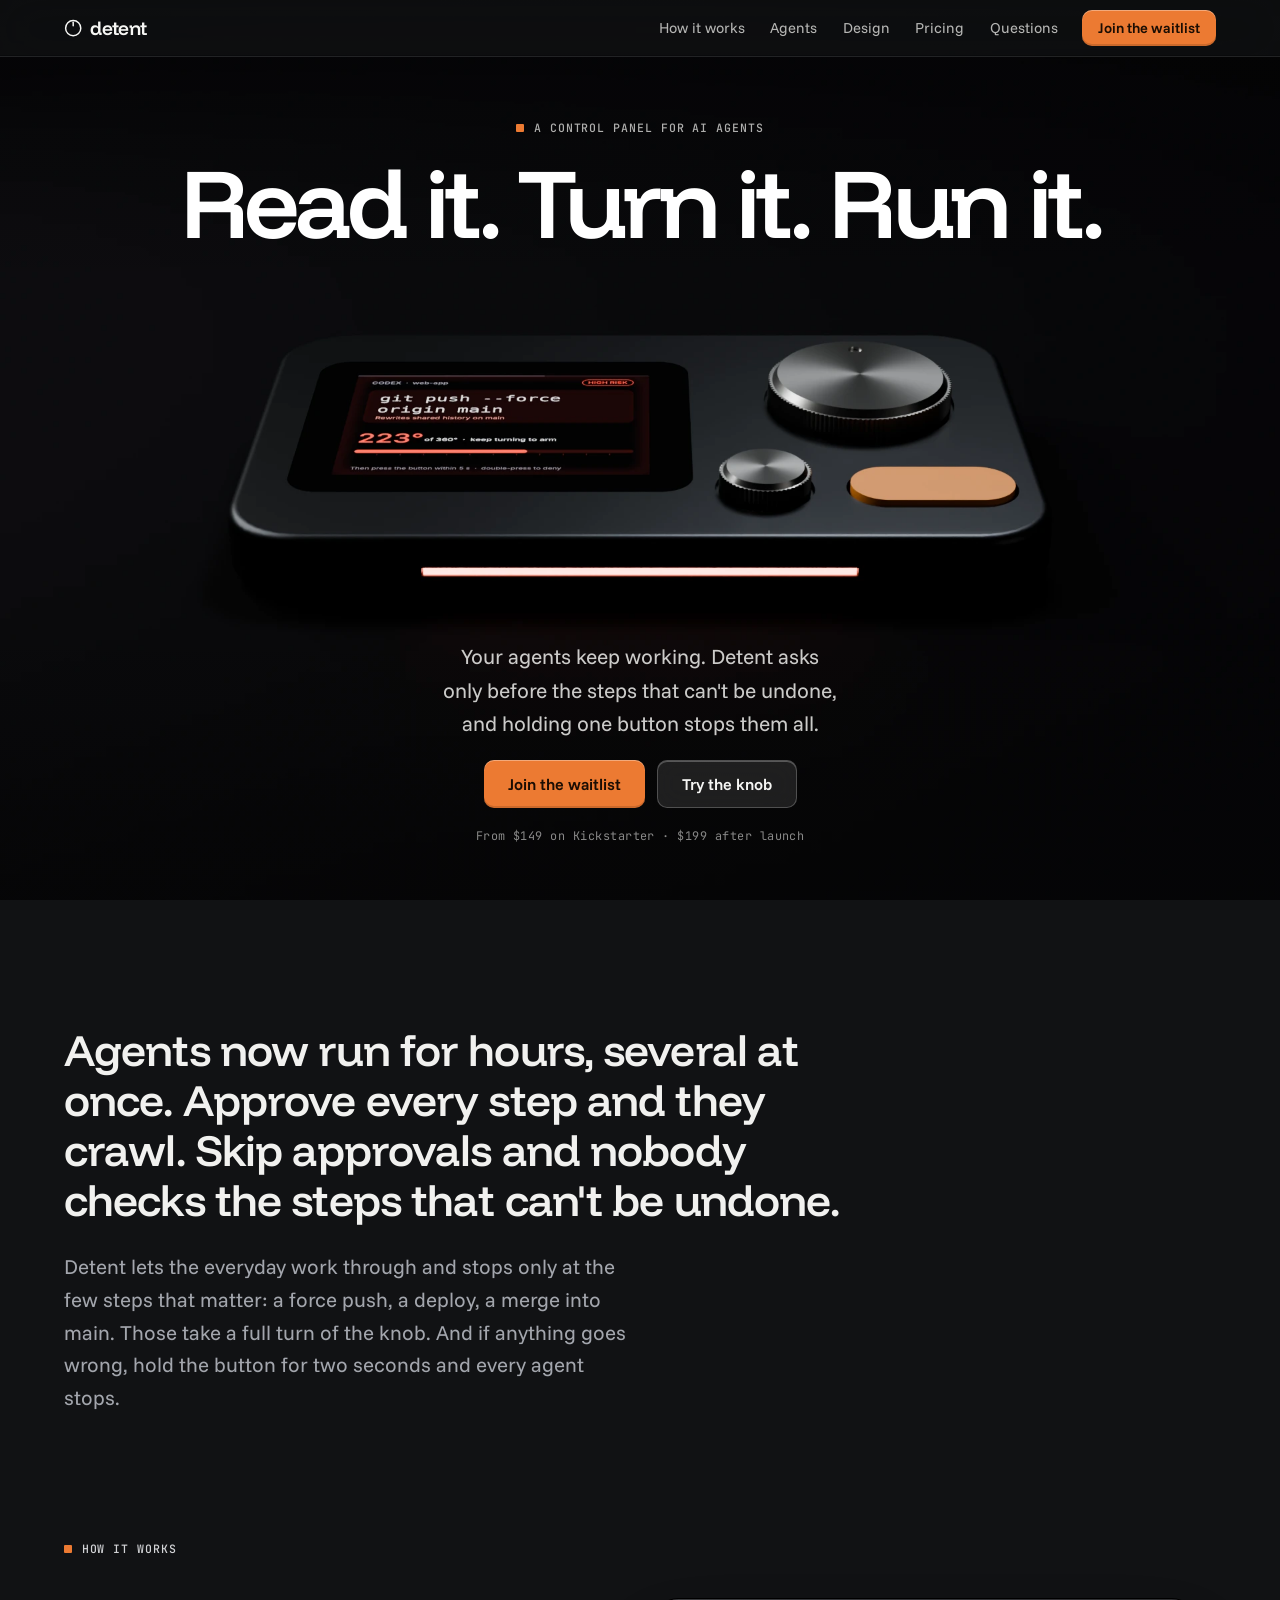
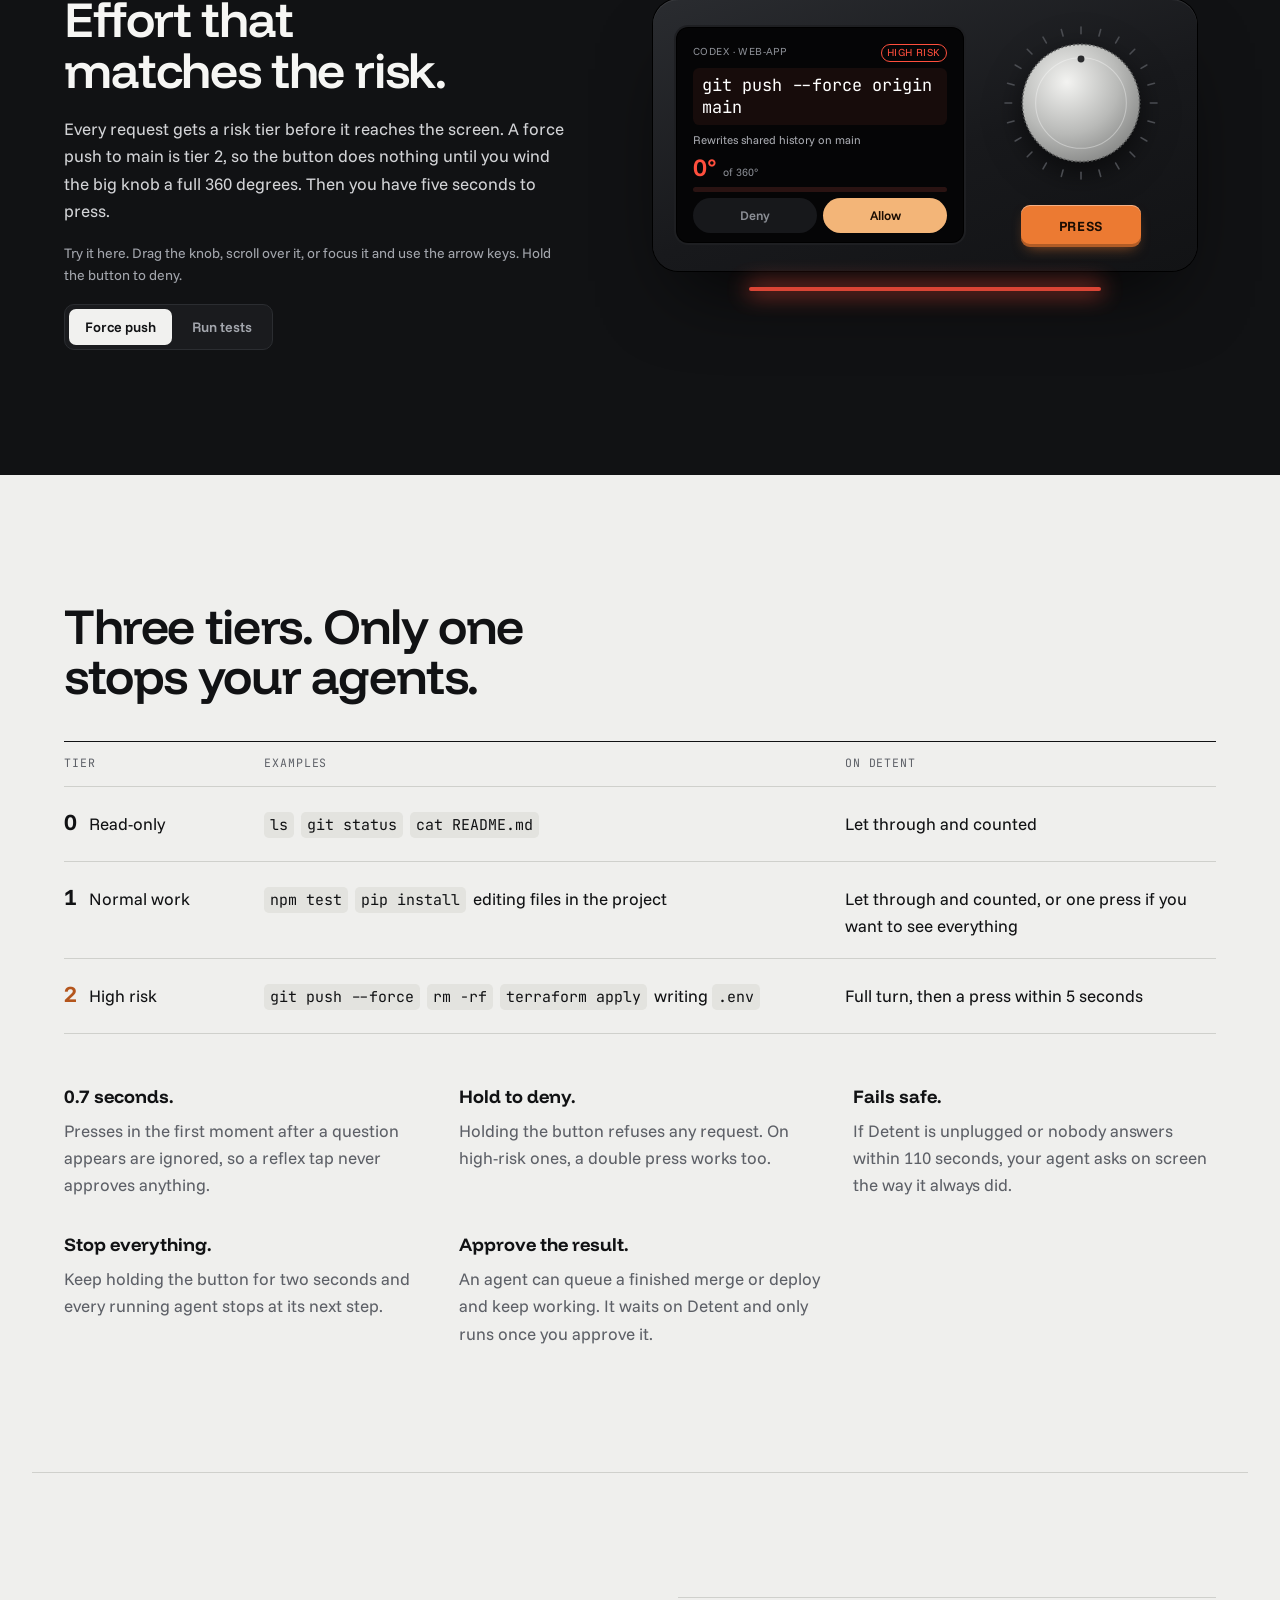
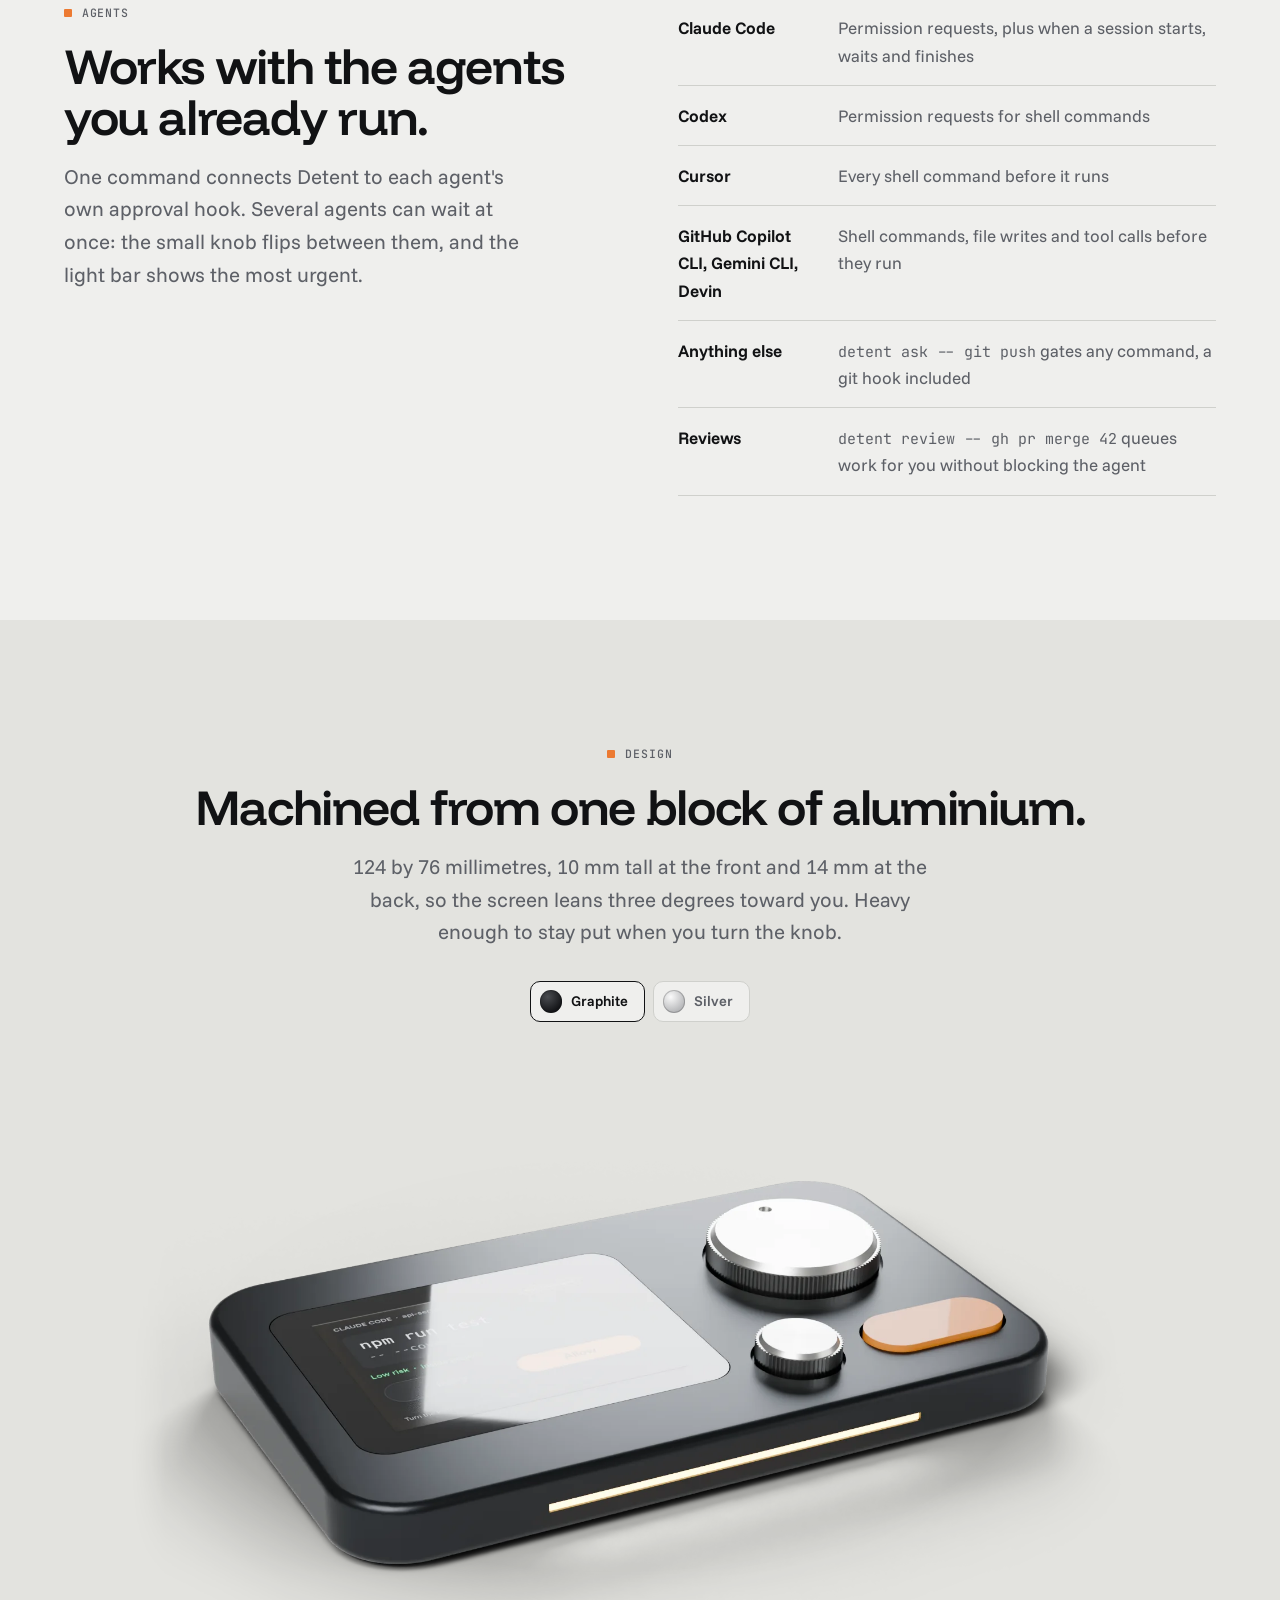
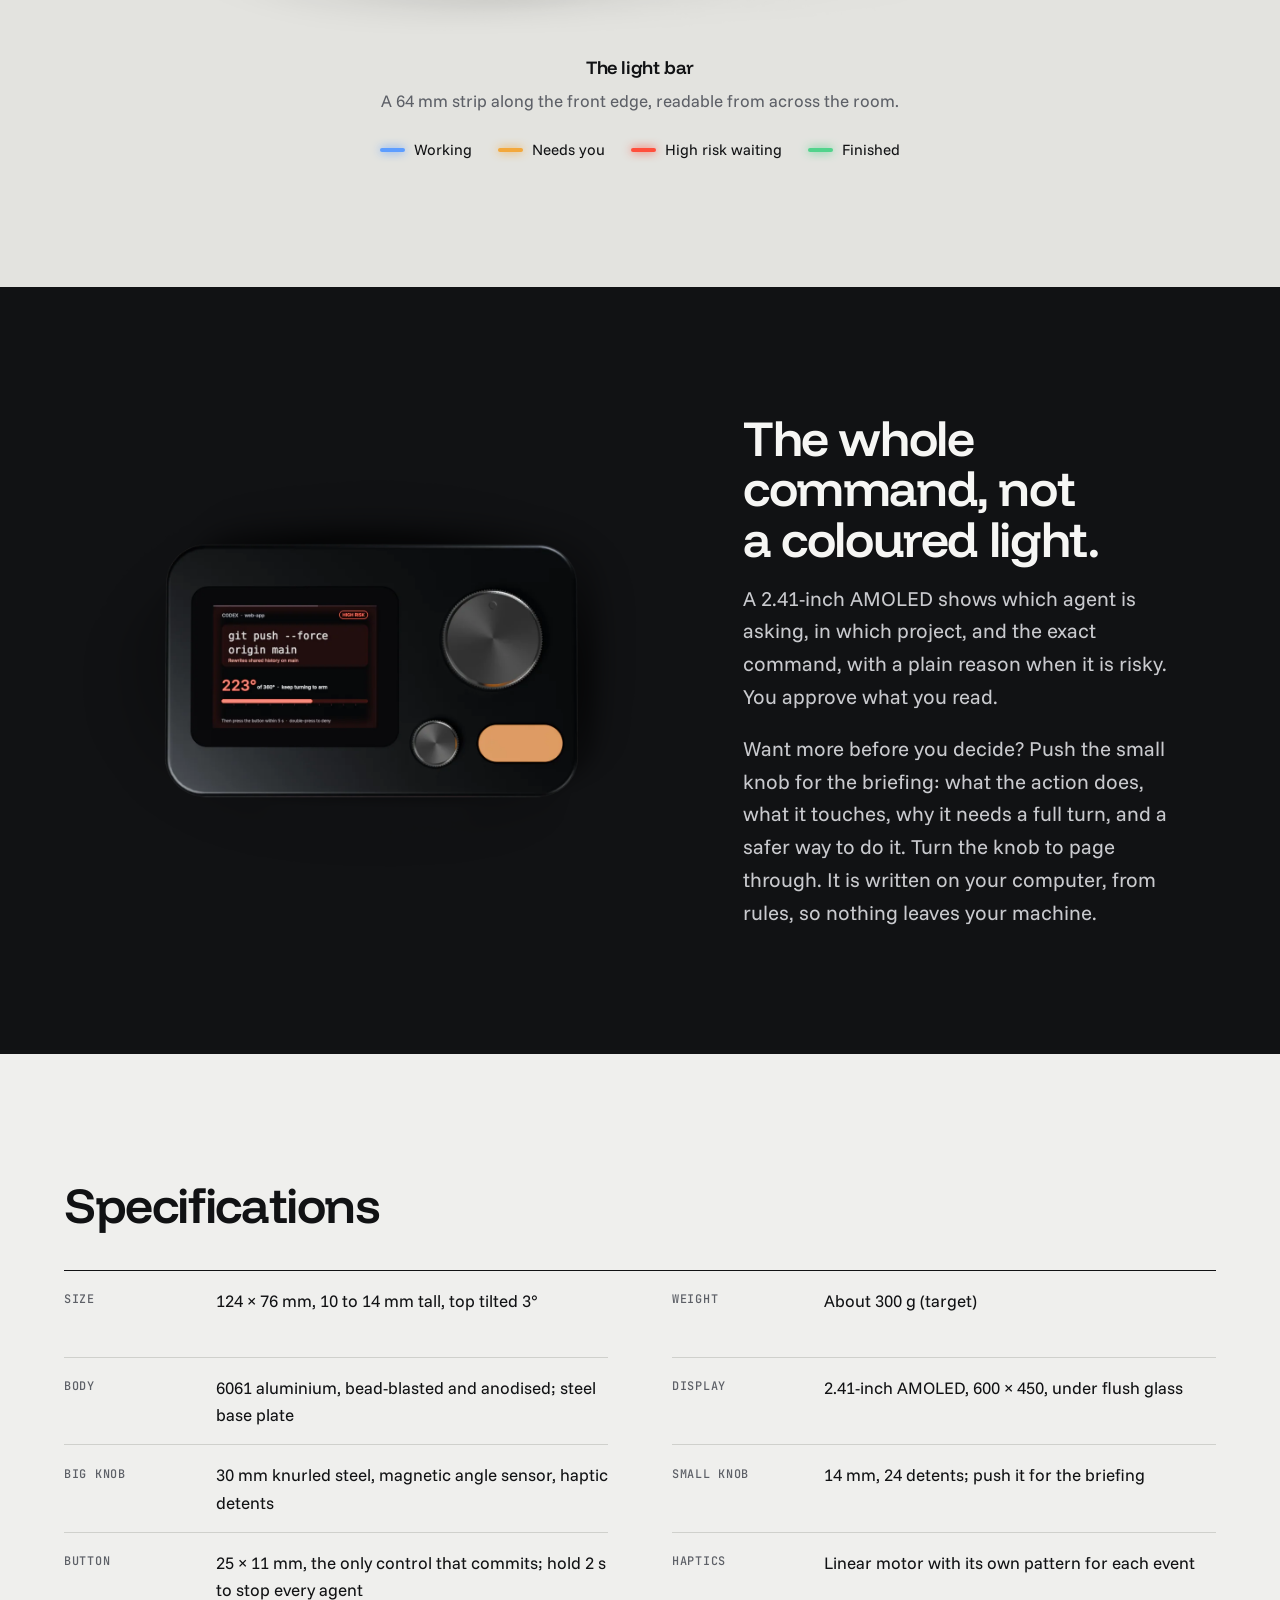
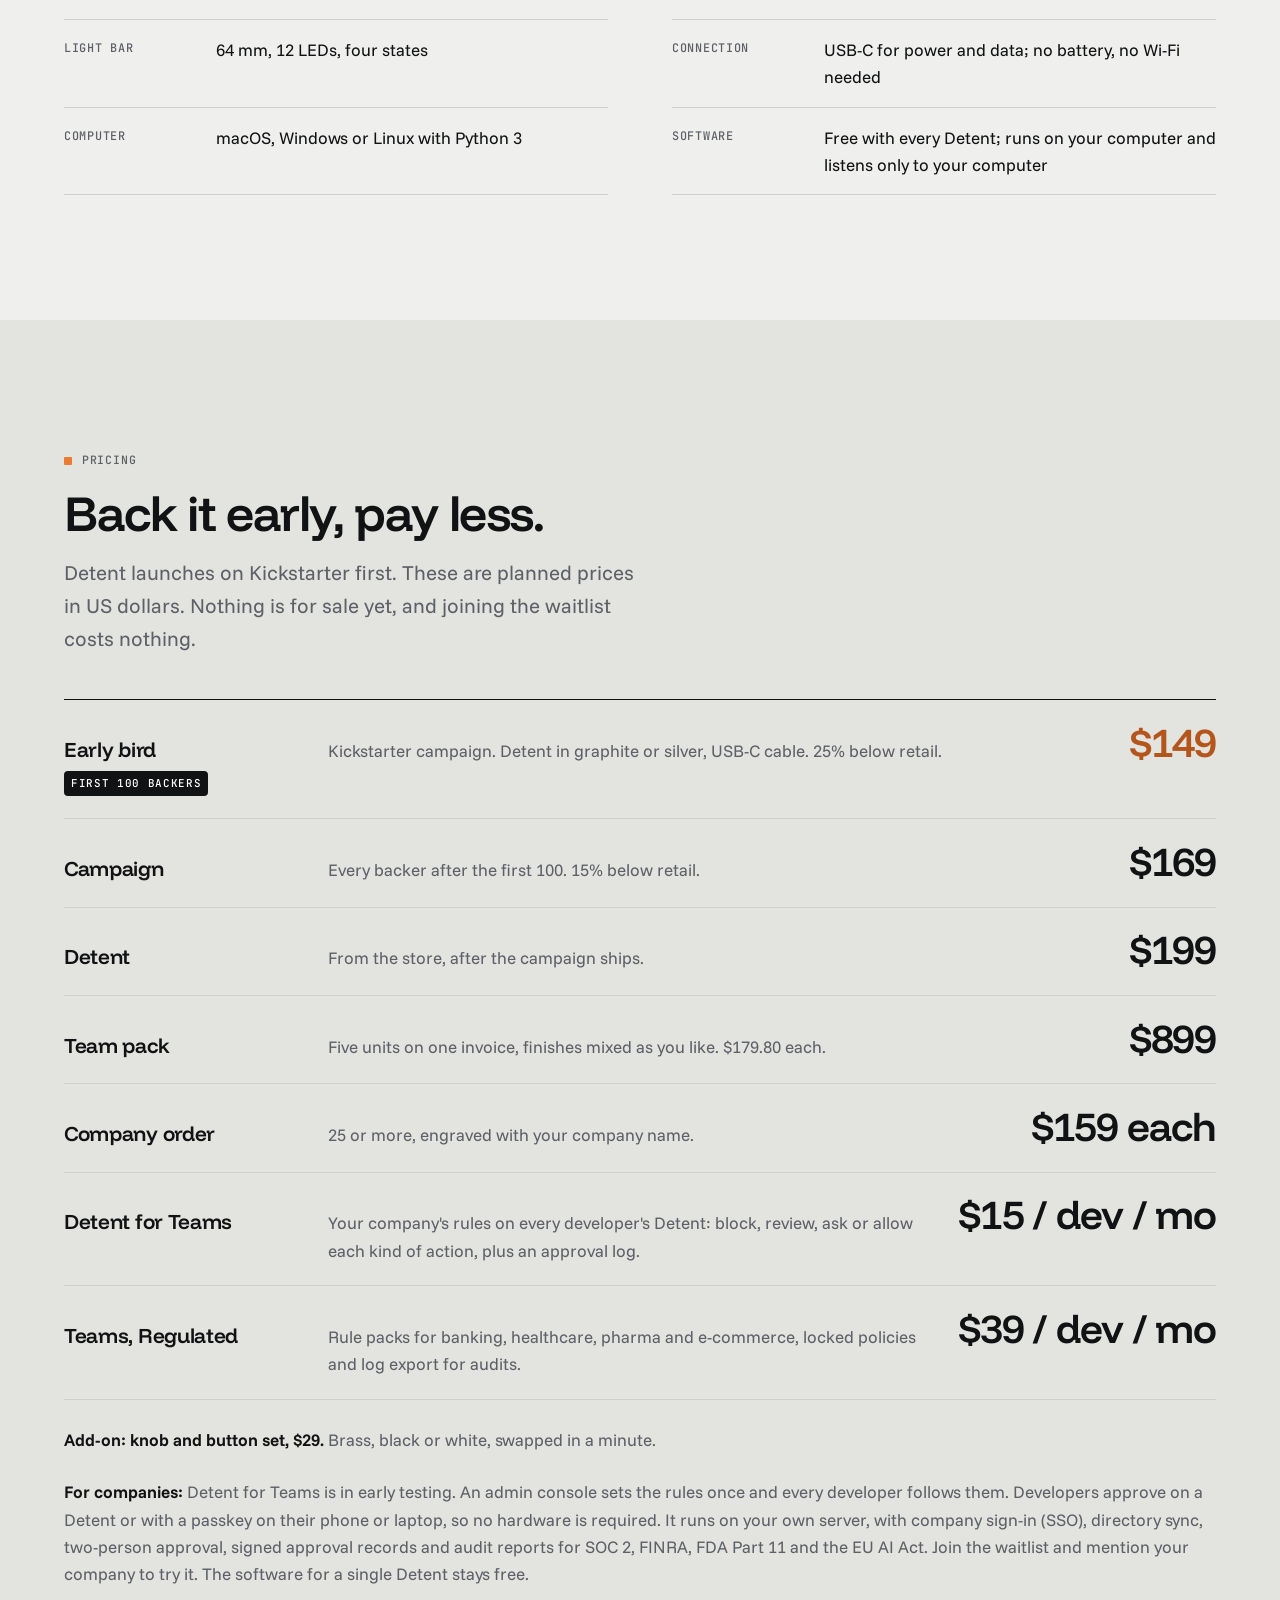
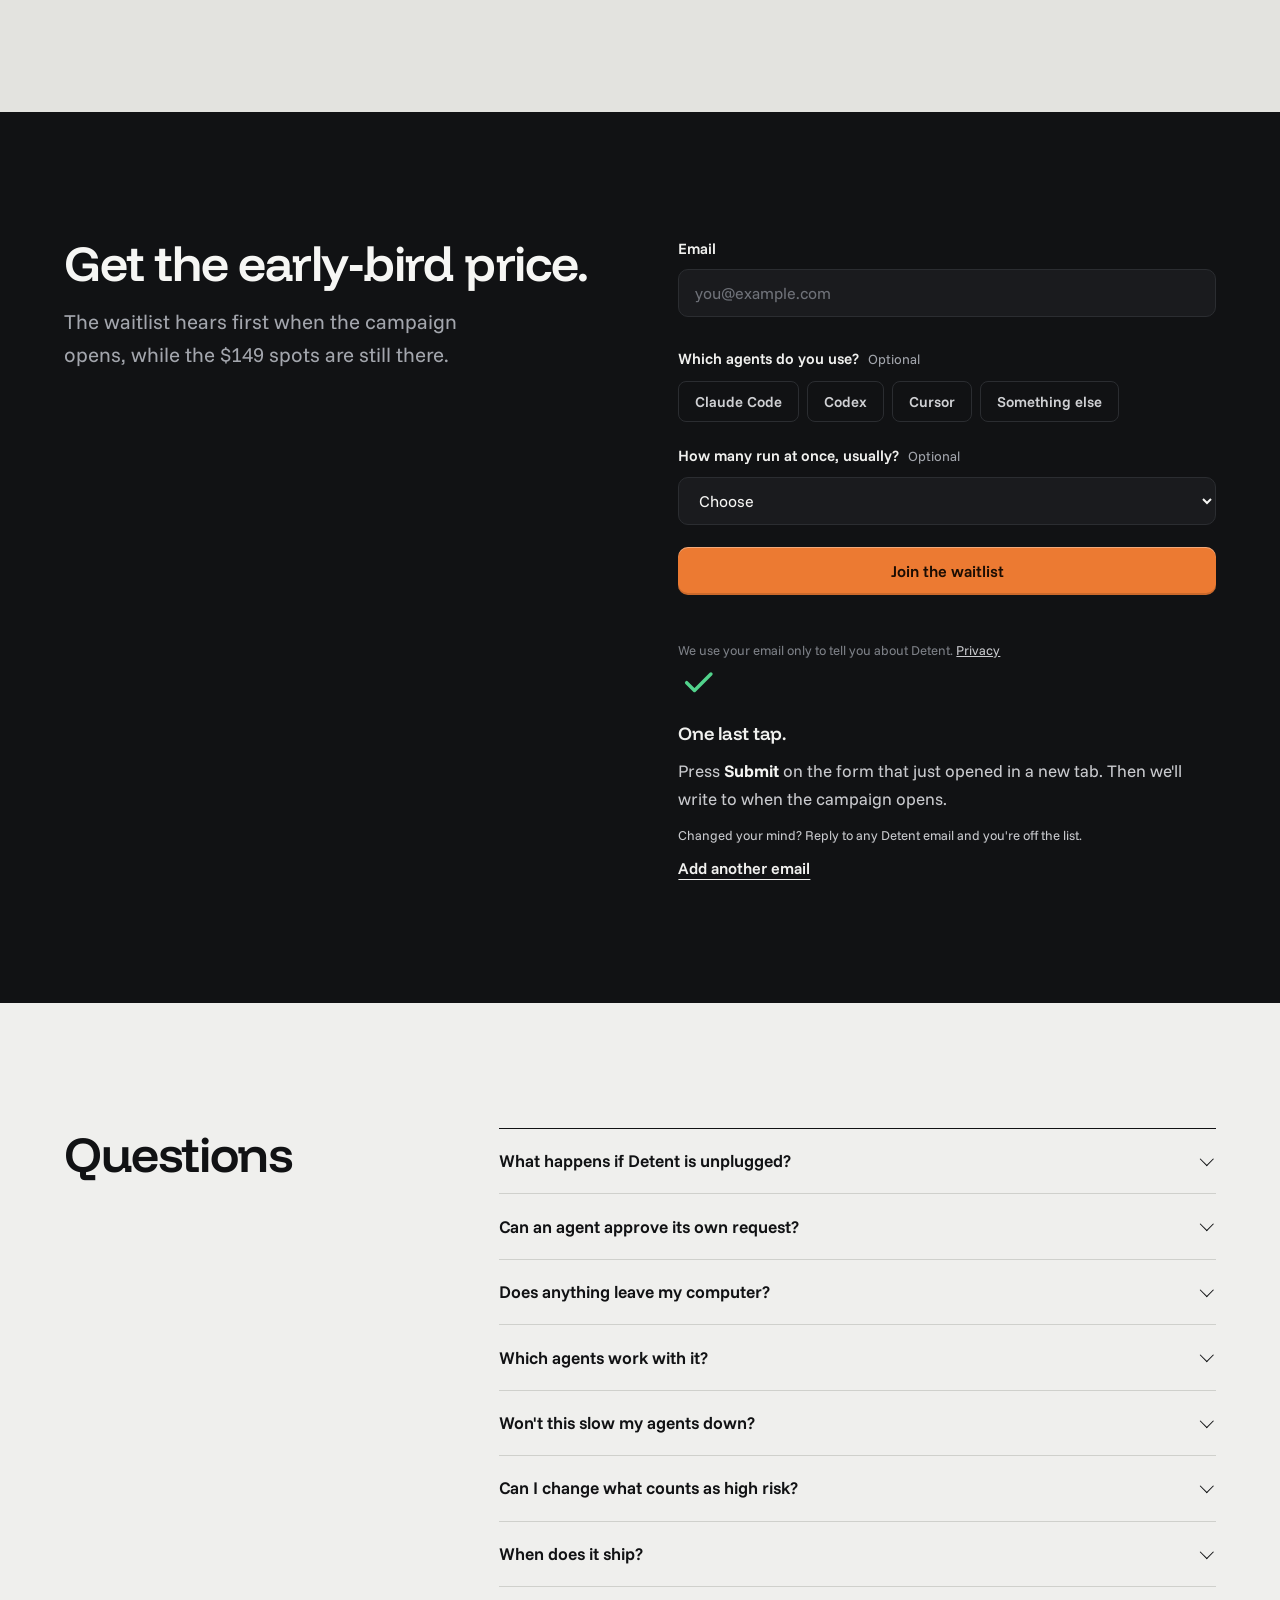
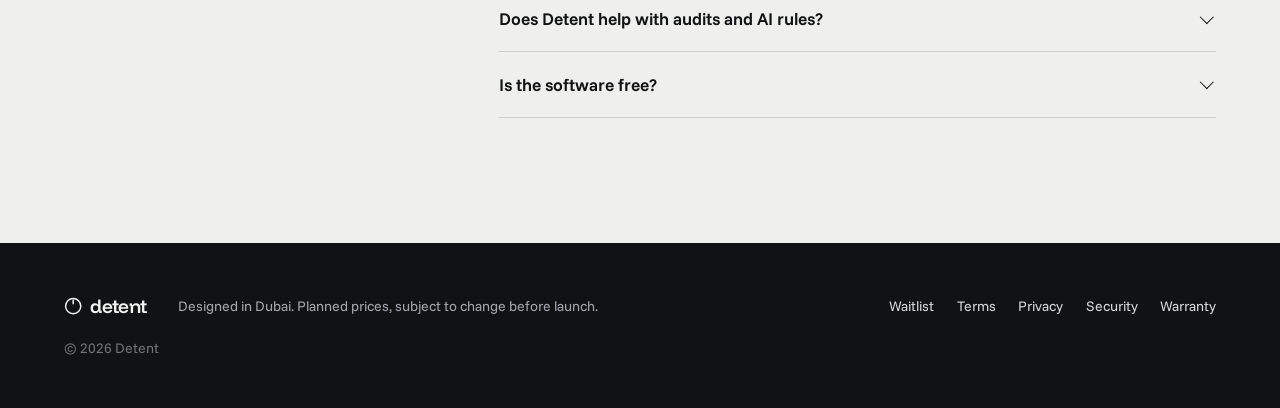
==== index.html @ 7853d1fd "Detent website Co-Authored-By: Claude Opus 5.5 <noreply@anthropic.com> Claude-Session: https://claud" ====
<!doctype html>
<html lang="en">
<head>
<meta charset="utf-8">
<meta name="viewport" content="width=device-width,initial-scale=1,viewport-fit=cover">
<title>Detent</title>
<link rel="canonical" href="https://detentdesk.com/">
<meta property="og:title" content="Detent: a control panel for AI agents">
<meta property="og:url" content="https://detentdesk.com/">
<meta name="description" content="Detent is a desk control panel for AI coding agents. Agents keep working; Detent asks only before steps that can't be undone, and one long press stops them all.">
<link rel="preconnect" href="https://fonts.googleapis.com">
<link rel="preconnect" href="https://fonts.gstatic.com" crossorigin>
<link rel="stylesheet" href="https://fonts.googleapis.com/css2?family=Funnel+Display:wght@400..700&family=Funnel+Sans:wght@300..700&family=JetBrains+Mono:wght@400;500&display=swap">
<link rel="stylesheet" href="css/site.css">
<link rel="icon" href="data:,">
</head>
<body>
<a class="skip" href="#main">Skip to content</a>

<header class="bar glass-bar">
  <div class="bar__in wrap">
    <a class="mark" href="#top" aria-label="Detent, back to top">
      <svg class="mark__knob" viewBox="0 0 20 20" aria-hidden="true"><circle cx="10" cy="10" r="8.25"/><line x1="10" y1="3.6" x2="10" y2="7.4"/></svg>
      <span>detent</span>
    </a>
    <nav class="nav" id="nav" aria-label="Sections">
      <a href="#how">How it works</a>
      <a href="#agents">Agents</a>
      <a href="#design">Design</a>
      <a href="#pricing">Pricing</a>
      <a href="#faq">Questions</a>
    </nav>
    <a class="btn btn--small" href="#waitlist">Join the waitlist</a>
    <button class="menu" id="menu" type="button" aria-expanded="false" aria-controls="nav">Menu</button>
  </div>
</header>

<main id="main">

  <!-- ============================================================ hero: the product is the background -->
  <section class="stage" id="top" aria-labelledby="hero-title">
    <picture class="stage__bg">
      <source media="(max-aspect-ratio: 4/5)" srcset="img/bg_tall.webp" width="1200" height="1800">
      <img src="img/bg_center.webp" width="2400" height="1350" alt="Detent in graphite on a dark desk, its screen asking to approve git push --force origin main, the light bar along its front edge glowing red." fetchpriority="high">
    </picture>
    <div class="stage__veil" aria-hidden="true"></div>
    <div class="wrap stage__in">
      <div class="stage__head">
        <p class="eyebrow eyebrow--glass">A control panel for AI agents</p>
        <h1 class="stage__title" id="hero-title"><span>Read it.</span> <span>Turn it.</span> <span>Run it.</span></h1>
      </div>
      <div class="stage__foot">
        <p class="stage__lede">Your agents keep working. Detent asks only before the steps that can't be undone, and holding one button stops them all.</p>
        <div class="stage__cta">
          <a class="btn" href="#waitlist">Join the waitlist</a>
          <a class="btn btn--glass" href="#how">Try the knob</a>
        </div>
        <p class="stage__price">From $149 on Kickstarter · $199 after launch</p>
      </div>
    </div>
  </section>

  <!-- ============================================================ problem -->
  <section class="band band--ink statement">
    <div class="wrap">
      <p class="statement__big">Agents now run for hours, several at once. Approve every step and they crawl. Skip approvals and nobody checks the steps that can't be undone.</p>
      <p class="statement__small">Detent lets the everyday work through and stops only at the few steps that matter: a force push, a deploy, a merge into main. Those take a full turn of the knob. And if anything goes wrong, hold the button for two seconds and every agent stops.</p>
    </div>
  </section>

  <!-- ============================================================ the wind -->
  <section class="band band--ink wind" id="how" aria-labelledby="wind-title">
    <div class="wrap wind__grid">
      <div class="wind__copy">
        <p class="eyebrow eyebrow--dim">How it works</p>
        <h2 id="wind-title">Effort that matches the risk.</h2>
        <p>Every request gets a risk tier before it reaches the screen. A force push to main is tier 2, so the button does nothing until you wind the big knob a full 360 degrees. Then you have five seconds to press.</p>
        <p class="wind__how">Try it here. Drag the knob, scroll over it, or focus it and use the arrow keys. Hold the button to deny.</p>
        <div class="seg" role="tablist" aria-label="Example request">
          <button type="button" role="tab" id="tab-high" aria-selected="true" data-case="high">Force push</button>
          <button type="button" role="tab" id="tab-normal" aria-selected="false" data-case="normal">Run tests</button>
        </div>
      </div>

      <div class="demo" id="demo" data-case="high">
        <div class="demo__body">
          <div class="screen" aria-live="polite">
            <div class="screen__top">
              <span class="screen__agent" id="d-agent">Codex · web-app</span>
              <span class="screen__tier" id="d-tier">High risk</span>
            </div>
            <code class="screen__cmd" id="d-cmd">git push --force origin main</code>
            <p class="screen__why" id="d-why">Rewrites shared history on main</p>
            <div class="screen__meter" id="d-meter-wrap">
              <span class="screen__deg" id="d-deg">0°</span><span class="screen__of" id="d-of">of 360°</span>
              <div class="meter"><div class="meter__fill" id="d-meter"></div></div>
            </div>
            <div class="screen__choice" id="d-choice" hidden>
              <span class="pick" id="d-deny">Deny</span><span class="pick is-on" id="d-allow">Allow</span>
            </div>
            <p class="screen__hint" id="d-hint">Wind the big knob a full turn</p>
          </div>
          <div class="controls">
            <div class="knob" id="knob" role="slider" tabindex="0" aria-label="Big knob" aria-valuemin="0" aria-valuemax="360" aria-valuenow="0" aria-valuetext="0 degrees">
              <svg viewBox="0 0 120 120" aria-hidden="true">
                <defs>
                  <radialGradient id="kg" cx="38%" cy="32%" r="80%">
                    <stop offset="0" stop-color="#f3f3f1"/><stop offset=".55" stop-color="#b9bab8"/><stop offset="1" stop-color="#7c7d7c"/>
                  </radialGradient>
                </defs>
                <g class="knob__ticks"></g>
                <g id="knob-rot">
                  <circle cx="60" cy="60" r="44" fill="url(#kg)"/>
                  <circle cx="60" cy="60" r="44" fill="none" stroke="#5d5e5e" stroke-width="1.2" stroke-dasharray="1.4 1.6"/>
                  <circle cx="60" cy="60" r="34" fill="none" stroke="#ffffff" stroke-opacity=".35" stroke-width=".8"/>
                  <circle cx="60" cy="27" r="2.6" fill="#2a2b2d"/>
                </g>
              </svg>
            </div>
            <button type="button" class="press" id="press" aria-describedby="d-hint">Press</button>
          </div>
        </div>
        <div class="demo__strip" id="d-strip" aria-hidden="true"></div>
        <button type="button" class="link link--light demo__again" id="again" hidden>Run it again</button>
      </div>
    </div>
  </section>

  <!-- ============================================================ tiers -->
  <section class="band band--paper tiers">
    <div class="wrap">
      <h2>Three tiers. Only one stops your agents.</h2>
      <div class="tiers__table" role="table" aria-label="Risk tiers">
        <div class="tiers__row tiers__head" role="row">
          <span role="columnheader">Tier</span><span role="columnheader">Examples</span><span role="columnheader">On Detent</span>
        </div>
        <div class="tiers__row" role="row">
          <span role="cell"><b>0</b> Read-only</span>
          <span role="cell"><code>ls</code> <code>git status</code> <code>cat README.md</code></span>
          <span role="cell">Let through and counted</span>
        </div>
        <div class="tiers__row" role="row">
          <span role="cell"><b>1</b> Normal work</span>
          <span role="cell"><code>npm test</code> <code>pip install</code> editing files in the project</span>
          <span role="cell">Let through and counted, or one press if you want to see everything</span>
        </div>
        <div class="tiers__row tiers__row--risk" role="row">
          <span role="cell"><b>2</b> High risk</span>
          <span role="cell"><code>git push --force</code> <code>rm -rf</code> <code>terraform apply</code> writing <code>.env</code></span>
          <span role="cell">Full turn, then a press within 5 seconds</span>
        </div>
      </div>
      <ul class="facts">
        <li><b>0.7 seconds.</b> Presses in the first moment after a question appears are ignored, so a reflex tap never approves anything.</li>
        <li><b>Hold to deny.</b> Holding the button refuses any request. On high-risk ones, a double press works too.</li>
        <li><b>Fails safe.</b> If Detent is unplugged or nobody answers within 110 seconds, your agent asks on screen the way it always did.</li>
        <li><b>Stop everything.</b> Keep holding the button for two seconds and every running agent stops at its next step.</li>
        <li><b>Approve the result.</b> An agent can queue a finished merge or deploy and keep working. It waits on Detent and only runs once you approve it.</li>
      </ul>
    </div>
  </section>

  <!-- ============================================================ agents -->
  <section class="band band--paper agents" id="agents">
    <div class="wrap agents__grid">
      <div>
        <p class="eyebrow">Agents</p>
        <h2>Works with the agents you already run.</h2>
        <p class="agents__lede">One command connects Detent to each agent's own approval hook. Several agents can wait at once: the small knob flips between them, and the light bar shows the most urgent.</p>
      </div>
      <dl class="agents__list">
        <div><dt>Claude Code</dt><dd>Permission requests, plus when a session starts, waits and finishes</dd></div>
        <div><dt>Codex</dt><dd>Permission requests for shell commands</dd></div>
        <div><dt>Cursor</dt><dd>Every shell command before it runs</dd></div>
        <div><dt>GitHub Copilot CLI, Gemini CLI, Devin</dt><dd>Shell commands, file writes and tool calls before they run</dd></div>
        <div><dt>Anything else</dt><dd><code>detent ask -- git push</code> gates any command, a git hook included</dd></div>
        <div><dt>Reviews</dt><dd><code>detent review -- gh pr merge 42</code> queues work for you without blocking the agent</dd></div>
      </dl>
    </div>
  </section>

  <!-- ============================================================ design -->
  <section class="band band--stone design" id="design" aria-labelledby="design-title">
    <div class="wrap">
      <p class="eyebrow">Design</p>
      <h2 id="design-title">Machined from one block of aluminium.</h2>
      <p class="design__lede">124 by 76 millimetres, 10 mm tall at the front and 14 mm at the back, so the screen leans three degrees toward you. Heavy enough to stay put when you turn the knob.</p>
      <div class="finish" role="radiogroup" aria-label="Finish">
        <button type="button" role="radio" aria-checked="true" class="finish__opt" data-finish="graphite"><span class="swatch swatch--graphite"></span>Graphite</button>
        <button type="button" role="radio" aria-checked="false" class="finish__opt" data-finish="silver"><span class="swatch swatch--silver"></span>Silver</button>
      </div>
      <figure class="design__shot">
        <img id="finish-img" src="img/hero_graphite.webp" width="1800" height="1060" alt="Detent in graphite with steel knobs and an orange button.">
      </figure>
      <div class="lightbar">
        <h3>The light bar</h3>
        <p>A 64 mm strip along the front edge, readable from across the room.</p>
        <ul class="states">
          <li><span class="dot dot--work"></span>Working</li>
          <li><span class="dot dot--wait"></span>Needs you</li>
          <li><span class="dot dot--risk"></span>High risk waiting</li>
          <li><span class="dot dot--done"></span>Finished</li>
        </ul>
      </div>
    </div>
  </section>

  <!-- ============================================================ top view -->
  <section class="band band--ink topview">
    <div class="wrap topview__grid">
      <figure class="topview__shot">
        <img src="img/top_high_risk.webp" width="1400" height="1010" loading="lazy" alt="Detent from above, its screen asking to approve git push --force origin main, wound to 223 of 360 degrees, with the light bar glowing red.">
      </figure>
      <div class="topview__copy">
        <h2>The whole command, not a coloured light.</h2>
        <p>A 2.41-inch AMOLED shows which agent is asking, in which project, and the exact command, with a plain reason when it is risky. You approve what you read.</p>
        <p>Want more before you decide? Push the small knob for the briefing: what the action does, what it touches, why it needs a full turn, and a safer way to do it. Turn the knob to page through. It is written on your computer, from rules, so nothing leaves your machine.</p>
      </div>
    </div>
  </section>

  <!-- ============================================================ specs -->
  <section class="band band--paper specs" aria-labelledby="specs-title">
    <div class="wrap">
      <h2 id="specs-title">Specifications</h2>
      <dl class="spec">
        <div><dt>Size</dt><dd>124 × 76 mm, 10 to 14 mm tall, top tilted 3°</dd></div>
        <div><dt>Weight</dt><dd>About 300 g (target)</dd></div>
        <div><dt>Body</dt><dd>6061 aluminium, bead-blasted and anodised; steel base plate</dd></div>
        <div><dt>Display</dt><dd>2.41-inch AMOLED, 600 × 450, under flush glass</dd></div>
        <div><dt>Big knob</dt><dd>30 mm knurled steel, magnetic angle sensor, haptic detents</dd></div>
        <div><dt>Small knob</dt><dd>14 mm, 24 detents; push it for the briefing</dd></div>
        <div><dt>Button</dt><dd>25 × 11 mm, the only control that commits; hold 2 s to stop every agent</dd></div>
        <div><dt>Haptics</dt><dd>Linear motor with its own pattern for each event</dd></div>
        <div><dt>Light bar</dt><dd>64 mm, 12 LEDs, four states</dd></div>
        <div><dt>Connection</dt><dd>USB-C for power and data; no battery, no Wi-Fi needed</dd></div>
        <div><dt>Computer</dt><dd>macOS, Windows or Linux with Python 3</dd></div>
        <div><dt>Software</dt><dd>Free with every Detent; runs on your computer and listens only to your computer</dd></div>
      </dl>
    </div>
  </section>

  <!-- ============================================================ pricing -->
  <section class="band band--stone pricing" id="pricing" aria-labelledby="pricing-title">
    <div class="wrap">
      <p class="eyebrow">Pricing</p>
      <h2 id="pricing-title">Back it early, pay less.</h2>
      <p class="pricing__lede">Detent launches on Kickstarter first. These are planned prices in US dollars. Nothing is for sale yet, and joining the waitlist costs nothing.</p>
      <div class="ladder" role="table" aria-label="Planned prices">
        <div class="ladder__row ladder__row--lead" role="row">
          <span class="ladder__name" role="cell">Early bird <span class="tag">First 100 backers</span></span>
          <span class="ladder__what" role="cell">Kickstarter campaign. Detent in graphite or silver, USB-C cable. 25% below retail.</span>
          <span class="ladder__price" role="cell">$149</span>
        </div>
        <div class="ladder__row" role="row">
          <span class="ladder__name" role="cell">Campaign</span>
          <span class="ladder__what" role="cell">Every backer after the first 100. 15% below retail.</span>
          <span class="ladder__price" role="cell">$169</span>
        </div>
        <div class="ladder__row" role="row">
          <span class="ladder__name" role="cell">Detent</span>
          <span class="ladder__what" role="cell">From the store, after the campaign ships.</span>
          <span class="ladder__price" role="cell">$199</span>
        </div>
        <div class="ladder__row" role="row">
          <span class="ladder__name" role="cell">Team pack</span>
          <span class="ladder__what" role="cell">Five units on one invoice, finishes mixed as you like. $179.80 each.</span>
          <span class="ladder__price" role="cell">$899</span>
        </div>
        <div class="ladder__row" role="row">
          <span class="ladder__name" role="cell">Company order</span>
          <span class="ladder__what" role="cell">25 or more, engraved with your company name.</span>
          <span class="ladder__price" role="cell">$159 each</span>
        </div>
        <div class="ladder__row" role="row">
          <span class="ladder__name" role="cell">Detent for Teams</span>
          <span class="ladder__what" role="cell">Your company's rules on every developer's Detent: block, review, ask or allow each kind of action, plus an approval log.</span>
          <span class="ladder__price" role="cell">$15 / dev / mo</span>
        </div>
        <div class="ladder__row" role="row">
          <span class="ladder__name" role="cell">Teams, Regulated</span>
          <span class="ladder__what" role="cell">Rule packs for banking, healthcare, pharma and e-commerce, locked policies and log export for audits.</span>
          <span class="ladder__price" role="cell">$39 / dev / mo</span>
        </div>
      </div>
      <p class="addon"><b>Add-on: knob and button set, $29.</b> Brass, black or white, swapped in a minute.</p>
      <p class="addon"><b>For companies:</b> Detent for Teams is in early testing. An admin console sets the rules once and every developer follows them. Developers approve on a Detent or with a passkey on their phone or laptop, so no hardware is required. It runs on your own server, with company sign-in (SSO), directory sync, two-person approval, signed approval records and audit reports for SOC 2, FINRA, FDA Part 11 and the EU AI Act. Join the waitlist and mention your company to try it. The software for a single Detent stays free.</p>
    </div>
  </section>

  <!-- ============================================================ waitlist -->
  <section class="band band--ink waitlist" id="waitlist" aria-labelledby="wl-title">
    <div class="wrap waitlist__grid">
      <div>
        <h2 id="wl-title">Get the early&#8209;bird price.</h2>
        <p class="waitlist__lede">The waitlist hears first when the campaign opens, while the $149 spots are still there.</p>
      </div>

      <div class="wl">
        <form class="wl__form" id="wl-form" novalidate>
          <div class="field">
            <label for="wl-email">Email</label>
            <input id="wl-email" name="email" type="email" inputmode="email" autocomplete="email" maxlength="254" placeholder="you@example.com" required aria-describedby="wl-email-msg">
            <p class="field__msg" id="wl-email-msg" aria-live="polite"></p>
          </div>
          <fieldset class="field">
            <legend>Which agents do you use? <span class="opt">Optional</span></legend>
            <div class="checks">
              <label class="check"><input type="checkbox" id="wl-a-claude" name="agents" value="Claude Code"><span>Claude Code</span></label>
              <label class="check"><input type="checkbox" id="wl-a-codex" name="agents" value="Codex"><span>Codex</span></label>
              <label class="check"><input type="checkbox" id="wl-a-cursor" name="agents" value="Cursor"><span>Cursor</span></label>
              <label class="check"><input type="checkbox" id="wl-a-other" name="agents" value="Other"><span>Something else</span></label>
            </div>
          </fieldset>
          <div class="field">
            <label for="wl-runs">How many run at once, usually? <span class="opt">Optional</span></label>
            <select id="wl-runs" name="runs">
              <option value="">Choose</option>
              <option value="1">One</option>
              <option value="2-3">Two or three</option>
              <option value="4+">Four or more</option>
            </select>
          </div>
          <button class="btn btn--wide" id="wl-submit" type="submit">Join the waitlist</button>
          <p class="wl__status" id="wl-status" role="status" aria-live="polite"></p>
          <p class="wl__fine">We use your email only to tell you about Detent. <a href="privacy.html">Privacy</a></p>
        </form>

        <div class="wl__done" id="wl-done" hidden>
          <p class="wl__check" aria-hidden="true"><svg viewBox="0 0 24 24"><path d="M5 12.5l4.5 4.5L19 7.5"/></svg></p>
          <h3>One last tap.</h3>
          <p>Press <b>Submit</b> on the form that just opened in a new tab. Then we'll write to <b id="wl-done-email"></b> when the campaign opens.</p>
          <p class="wl__fine">Changed your mind? Reply to any Detent email and you're off the list.</p>
          <button type="button" class="link link--light" id="wl-again">Add another email</button>
        </div>
      </div>
    </div>
  </section>

  <!-- ============================================================ faq -->
  <section class="band band--paper faq" id="faq" aria-labelledby="faq-title">
    <div class="wrap faq__grid">
      <h2 id="faq-title">Questions</h2>
      <div class="faq__list">
        <details>
          <summary>What happens if Detent is unplugged?</summary>
          <p>Nothing changes for your agent. If the device or its software isn't running, or nobody answers within 110 seconds, the agent shows its normal approval prompt on screen.</p>
        </details>
        <details>
          <summary>Can an agent approve its own request?</summary>
          <p>Not for anything that matters. Risky actions and reviews only go ahead after a physical turn and press on the device, and nothing an agent prints or sends can press the button. Everyday steps are let through so your agents keep moving; you can set Detent to ask for those too.</p>
        </details>
        <details>
          <summary>Does anything leave my computer?</summary>
          <p>Not for individuals. The software runs on your machine, talks to Detent over USB, and only accepts connections from your own computer. There is no account and no cloud service. Companies using Detent for Teams connect computers to their own Detent server, which they can run inside their own network.</p>
        </details>
        <details>
          <summary>Which agents work with it?</summary>
          <p>Claude Code, Codex, Cursor, GitHub Copilot CLI, Gemini CLI and Devin connect through their own approval hooks with one install command. Anything else, from a script to a git hook, can use <code>detent ask</code>.</p>
        </details>
        <details>
          <summary>Won't this slow my agents down?</summary>
          <p>No. By default Detent only asks before steps that can't be undone, like a force push, a deploy or a merge into main. Everything else goes straight through. Finished work can wait on Detent for review while the agent moves on.</p>
        </details>
        <details>
          <summary>Can I change what counts as high risk?</summary>
          <p>Yes. The tiers come from a rules file you can edit: add your own deploy command, or move a command you trust down a tier.</p>
        </details>
        <details>
          <summary>When does it ship?</summary>
          <p>The working prototype is being built now. A Kickstarter campaign follows once developers have used it daily. Waitlist members hear the date first.</p>
        </details>
        <details>
          <summary>Does Detent help with audits and AI rules?</summary>
          <p>It keeps the record auditors ask for. Every decision is saved with the person's name, the date and time, and what the decision meant, such as "approved by a person" or "blocked by a team rule". Each line is chained to the one before, so changing or removing one shows up, and the record exports as CSV or JSON. Name, time and meaning are the three details US rules for signed electronic records list (21 CFR Part 11), and holding the button to stop every agent is the kind of "stop" control the EU AI Act describes for human oversight. Detent is one control, not a certificate: whether those rules apply to you, and what else they ask for, depends on your company.</p>
        </details>
        <details>
          <summary>Is the software free?</summary>
          <p>Yes. The software comes free with every Detent and runs only on your computer: no account, no cloud, nothing sent anywhere. Companies can add Detent for Teams, a monthly plan per developer with company-wide rules, industry rule packs, signed approval records and a server they can run on their own network. A team lead can also approve reviews from a small second unit on their own desk.</p>
        </details>
      </div>
    </div>
  </section>
</main>

<footer class="foot band band--ink">
  <div class="wrap foot__in">
    <a class="mark mark--light" href="#top" aria-label="Detent, back to top">
      <svg class="mark__knob" viewBox="0 0 20 20" aria-hidden="true"><circle cx="10" cy="10" r="8.25"/><line x1="10" y1="3.6" x2="10" y2="7.4"/></svg>
      <span>detent</span>
    </a>
    <p>Designed in Dubai. Planned prices, subject to change before launch.</p>
    <nav class="foot__nav" aria-label="Footer">
      <a href="#waitlist">Waitlist</a>
      <a href="terms.html">Terms</a>
      <a href="privacy.html">Privacy</a>
      <a href="security.html">Security</a>
      <a href="warranty.html">Warranty</a>
    </nav>
    <p class="foot__copy">© 2026 Detent</p>
  </div>
</footer>

<script src="js/site.js"></script>
<script src="js/wind.js"></script>
<script src="js/waitlist.js"></script>
</body>
</html>
---- css/site.css ----
/* Detent product site.
   Layout: a long product page in alternating bands. Light bands carry the object,
   graphite bands carry what happens on its screen. One live knob is the centrepiece.
   Deliberately a single look (like the device), so colours are set explicitly and do
   not follow the viewer's dark mode. */
:root {
  /* colour */
  --paper: #efefed;        /* light band, a touch warm to sit with anodised metal */
  --stone: #e3e3df;        /* second light band */
  --ink: #111214;          /* graphite band, also text on light */
  --ink-2: #1a1b1e;        /* raised graphite */
  --text-dim: #5d6067;     /* secondary text on light */
  --fog: #a3a6ad;          /* secondary text on graphite */
  --hair: #cfd0cc;         /* rules on light */
  --hair-dark: #2b2d31;    /* rules on graphite */
  --signal: #ec7a32;       /* the orange button */
  --signal-deep: #b4551c;  /* orange text on light (AA) */
  --st-work: #5d9dff;
  --st-wait: #f3a83c;
  --st-risk: #ff4f3d;
  --st-done: #52d38c;
  /* type */
  --display: "Funnel Display", "Helvetica Neue", Arial, sans-serif;
  --body: "Funnel Sans", "Helvetica Neue", Arial, sans-serif;
  --mono: "JetBrains Mono", ui-monospace, "SF Mono", Menlo, Consolas, monospace;
  --s-hero: clamp(2.6rem, 1.4rem + 5.4vw, 5.6rem);
  --s-h2: clamp(1.9rem, 1.2rem + 2.6vw, 3.1rem);
  --s-big: clamp(1.6rem, 1rem + 2.4vw, 2.75rem);
  --s-lede: clamp(1.08rem, 1rem + .35vw, 1.3rem);
  --s-body: 1.0625rem;
  --s-small: .875rem;
  /* space */
  --band-pad: clamp(4.5rem, 3rem + 6vw, 8.5rem);
  --wrap: 72rem;
  color-scheme: light;
}

*, *::before, *::after { box-sizing: border-box; }
html { scroll-behavior: smooth; scroll-padding-top: calc(4rem + env(safe-area-inset-top, 0px)); }
@media (prefers-reduced-motion: reduce) { html { scroll-behavior: auto; } }

body {
  margin: 0;
  background: var(--paper);
  color: var(--ink);
  font-family: var(--body);
  font-size: var(--s-body);
  line-height: 1.6;
  -webkit-font-smoothing: antialiased;
  text-rendering: optimizeLegibility;
}

h1, h2, h3 {
  font-family: var(--display);
  font-weight: 600;
  letter-spacing: -0.028em;
  line-height: 1.02;
  text-wrap: balance;
  margin: 0;
}
h2 { font-size: var(--s-h2); }
h3 { font-size: 1.15rem; letter-spacing: -0.01em; line-height: 1.2; }
p { margin: 0; }
code { font-family: var(--mono); font-size: .88em; }
a { color: inherit; }

:focus-visible { outline: 2px solid var(--signal); outline-offset: 3px; border-radius: 4px; }

.skip { position: absolute; left: -999px; top: 0; }
.skip:focus { left: max(16px, env(safe-area-inset-left, 0px)); top: calc(env(safe-area-inset-top, 0px) + 8px); z-index: 30; background: var(--ink); color: var(--paper); padding: .5rem .8rem; border-radius: 6px; }

/* ------------------------------------------------------------ layout */
.wrap {
  width: 100%;
  max-width: calc(var(--wrap) + 2 * 2rem);
  margin-inline: auto;
  padding-left: max(16px, 2rem, env(safe-area-inset-left, 0px));
  padding-right: max(16px, 2rem, env(safe-area-inset-right, 0px));
}
@media (max-width: 520px) {
  .wrap { padding-left: max(16px, env(safe-area-inset-left, 0px)); padding-right: max(16px, env(safe-area-inset-right, 0px)); }
}
.band { padding-block: var(--band-pad); }
.band--paper { background: var(--paper); color: var(--ink); }
.band--stone { background: var(--stone); color: var(--ink); }
.band--ink { background: var(--ink); color: #f1f1ef; }
.band--ink h2 { color: #f6f6f4; }

.eyebrow {
  display: inline-flex;
  align-items: center;
  gap: .6rem;
  font-family: var(--mono);
  font-size: .72rem;
  font-weight: 500;
  letter-spacing: .08em;
  text-transform: uppercase;
  color: var(--text-dim);
  margin-bottom: 1.1rem;
}
.eyebrow::before { content: ""; width: .5rem; height: .5rem; background: var(--signal); border-radius: 1px; }
.eyebrow--dim { color: var(--fog); }

/* ------------------------------------------------------------ buttons and links */
.btn {
  display: inline-flex;
  align-items: center;
  justify-content: center;
  gap: .5rem;
  min-height: 3rem;
  padding: .75rem 1.5rem;
  border: 0;
  border-radius: 10px;
  background: var(--signal);
  color: #1b0d03;
  font: 600 1rem/1 var(--body);
  text-decoration: none;
  cursor: pointer;
  box-shadow: inset 0 -2px 0 rgba(0, 0, 0, .14), inset 0 1px 0 rgba(255, 255, 255, .35);
  transition: background-color .15s ease, transform .15s ease;
}
.btn:hover { background: #f38a45; }
.btn:active { transform: translateY(1px); }
.btn[disabled] { background: #6d6f74; color: #d7d8da; cursor: not-allowed; box-shadow: none; }
.btn--small { min-height: 2.25rem; padding: .5rem 1rem; font-size: .9rem; }
.btn--wide { width: 100%; }

.link {
  background: none;
  border: 0;
  padding: 0;
  font: 600 1rem var(--body);
  color: var(--ink);
  text-decoration: underline;
  text-decoration-thickness: 1px;
  text-underline-offset: .3em;
  cursor: pointer;
}
.link:hover { color: var(--signal-deep); }
.link--light { color: #f1f1ef; }
.link--light:hover { color: var(--signal); }

/* ------------------------------------------------------------ glass
   The one material the interface is made of: frosted, slightly lifted, catching light
   along its top edge, like the cover glass over Detent's screen. */
.glass {
  position: relative;
  background: linear-gradient(150deg, rgba(255, 255, 255, .16) 0%, rgba(255, 255, 255, .06) 45%, rgba(255, 255, 255, .03) 100%);
  -webkit-backdrop-filter: blur(26px) saturate(170%);
  backdrop-filter: blur(26px) saturate(170%);
  border: 1px solid rgba(255, 255, 255, .16);
  box-shadow:
    inset 0 1px 0 rgba(255, 255, 255, .32),
    inset 0 -1px 0 rgba(255, 255, 255, .04),
    0 40px 80px -30px rgba(0, 0, 0, .7);
  color: #f6f6f4;
}
.glass::before {                     /* the specular sweep along the top-left edge */
  content: "";
  position: absolute;
  inset: 0;
  border-radius: inherit;
  pointer-events: none;
  background: radial-gradient(120% 80% at 0% 0%, rgba(255, 255, 255, .14), transparent 55%);
}
@supports not ((backdrop-filter: blur(1px)) or (-webkit-backdrop-filter: blur(1px))) {
  .glass { background: rgba(28, 29, 33, .9); }
}

/* ------------------------------------------------------------ header (glass over everything) */
.bar {
  position: fixed;
  top: 0; left: 0; right: 0;
  z-index: 20;
  padding-top: env(safe-area-inset-top, 0px);
  background: rgba(17, 18, 20, .74);
  -webkit-backdrop-filter: blur(22px) saturate(170%);
  backdrop-filter: blur(22px) saturate(170%);
  border-bottom: 1px solid rgba(255, 255, 255, .09);
  box-shadow: inset 0 -1px 0 rgba(0, 0, 0, .25);
  color: #f6f6f4;
}
@supports not ((backdrop-filter: blur(1px)) or (-webkit-backdrop-filter: blur(1px))) {
  .bar { background: rgba(17, 18, 20, .92); }
}
.bar__in { display: flex; align-items: center; gap: 1.5rem; min-height: 3.5rem; }
.mark {
  display: inline-flex;
  align-items: center;
  gap: .5rem;
  text-decoration: none;
  font-family: var(--display);
  font-weight: 600;
  font-size: 1.2rem;
  letter-spacing: -.035em;
}
.mark__knob { width: 1.15rem; height: 1.15rem; fill: none; stroke: currentColor; stroke-width: 1.6; stroke-linecap: round; }
.mark--light { color: #f1f1ef; }
.nav { display: flex; gap: 1.6rem; margin-left: auto; }
.nav a { font-size: .92rem; text-decoration: none; color: rgba(246, 246, 244, .72); transition: color .15s ease; }
.nav a:hover { color: #fff; }
.menu { display: none; }

@media (max-width: 860px) {
  .bar__in { gap: .75rem; }
  .bar .btn--small { margin-left: auto; }
  .menu {
    display: inline-flex; align-items: center; min-height: 2.25rem; padding: .4rem .2rem;
    background: none; border: 0; font: 600 .92rem var(--body); color: #f6f6f4; cursor: pointer;
  }
  .nav {
    display: none;
    position: absolute;
    left: 0; right: 0; top: 100%;
    flex-direction: column;
    gap: 0;
    margin: 0;
    background: rgba(17, 18, 20, .82);
    -webkit-backdrop-filter: blur(22px) saturate(170%);
    backdrop-filter: blur(22px) saturate(170%);
    border-bottom: 1px solid rgba(255, 255, 255, .09);
    padding-left: max(16px, env(safe-area-inset-left, 0px));
    padding-right: max(16px, env(safe-area-inset-right, 0px));
    padding-block: .25rem .75rem;
  }
  .nav.is-open { display: flex; }
  .nav a { padding-block: .8rem; border-top: 1px solid rgba(255, 255, 255, .08); font-size: 1rem; color: #f6f6f4; }
  .nav a:first-child { border-top: 0; }
}

/* ------------------------------------------------------------ hero: the stage
   The photograph is the page. One line of headline across the top, the product
   centred under it, one sentence and the two buttons beneath. */
.stage {
  position: relative;
  isolation: isolate;
  min-height: max(40rem, min(100svh, 62rem));
  display: flex;
  background: #050506;
  color: #f6f6f4;
  overflow: hidden;
  padding-top: calc(3.5rem + env(safe-area-inset-top, 0px));
}
.stage__bg { position: absolute; inset: 0; z-index: -2; }
.stage__bg img { width: 100%; height: 100%; max-width: 100%; object-fit: cover; object-position: 50% 55%; display: block; }
.stage__veil {
  position: absolute; inset: 0; z-index: -1;
  background:
    linear-gradient(180deg, rgba(5, 5, 6, .55) 0%, transparent 32%),
    linear-gradient(0deg, rgba(5, 5, 6, .7) 0%, transparent 30%);
}
.stage__in {
  flex: 1;
  display: flex;
  flex-direction: column;
  justify-content: space-between;
  align-items: center;
  text-align: center;
  padding-block: clamp(2.5rem, 7vh, 5rem) clamp(2rem, 6vh, 4rem);
}
.stage__head { display: grid; justify-items: center; gap: 1.1rem; }
.eyebrow--glass { color: rgba(246, 246, 244, .7); margin-bottom: 0; }
.stage__title {
  font-size: clamp(2.6rem, 1rem + 6.4vw, 7.2rem);
  font-weight: 600;
  letter-spacing: -.045em;
  line-height: .95;
  color: #fff;
  text-wrap: balance;
}
.stage__foot { display: grid; justify-items: center; gap: 1.2rem; }
.stage__lede { color: rgba(246, 246, 244, .82); font-size: clamp(1.05rem, .95rem + .45vw, 1.35rem); max-width: 34rem; text-wrap: balance; }
.stage__cta { display: flex; flex-wrap: wrap; justify-content: center; gap: .75rem; }
.stage__price { font-family: var(--mono); font-size: .74rem; letter-spacing: .04em; color: rgba(246, 246, 244, .55); font-variant-numeric: tabular-nums; }
.btn--glass {
  background: rgba(255, 255, 255, .1);
  color: #f6f6f4;
  border: 1px solid rgba(255, 255, 255, .22);
  box-shadow: inset 0 1px 0 rgba(255, 255, 255, .25);
  -webkit-backdrop-filter: blur(12px);
  backdrop-filter: blur(12px);
}
.btn--glass:hover { background: rgba(255, 255, 255, .18); }

@media (max-aspect-ratio: 4/5) {
  /* phones: product at the top of the photo, words below it */
  .stage { min-height: max(44rem, 100svh); }
  .stage__bg { bottom: auto; height: 72%; }
  .stage__bg img { object-position: 50% 0%; }
  .stage__veil { background: linear-gradient(0deg, #050506 0%, #050506 30%, rgba(5, 5, 6, .55) 42%, transparent 58%); }
  .stage__in { justify-content: flex-end; gap: 1.6rem; }
}
@media (max-width: 520px) {
  .stage__cta { display: grid; grid-template-columns: 1fr 1fr; width: 100%; }
  .stage__cta .btn { padding-inline: .8rem; }
  .eyebrow--glass { font-size: .68rem; letter-spacing: .1em; }
  .stage__title { font-size: clamp(3rem, 2rem + 6vw, 3.6rem); }
  .stage__title span { display: block; }
}

/* ------------------------------------------------------------ statement */
.statement { padding-bottom: 0; }
.statement__big {
  font-family: var(--display);
  font-size: var(--s-big);
  font-weight: 560;
  line-height: 1.14;
  letter-spacing: -.02em;
  max-width: 21em;
  text-wrap: balance;
}
.statement__small { margin-top: 1.6rem; max-width: 36rem; color: var(--fog); font-size: var(--s-lede); }

/* ------------------------------------------------------------ wind demo */
.wind__grid {
  display: grid;
  grid-template-columns: minmax(0, 1fr) minmax(0, 1.15fr);
  gap: clamp(2.5rem, 5vw, 5rem);
  align-items: center;
}
.wind__copy { display: grid; gap: 1.1rem; align-content: start; min-width: 0; }
.wind__copy h2 { margin-bottom: .2rem; }
.wind__copy p { color: #d2d3d6; max-width: 32rem; }
.wind__how { color: var(--fog) !important; font-size: var(--s-small); }
.seg { display: inline-flex; gap: .25rem; padding: .25rem; border-radius: 10px; background: var(--ink-2); border: 1px solid var(--hair-dark); width: max-content; max-width: 100%; }
.seg button {
  border: 0; background: none; color: var(--fog);
  font: 600 .88rem var(--body); padding: .55rem 1rem; border-radius: 7px; cursor: pointer; min-height: 2.25rem;
}
.seg button[aria-selected="true"] { background: #f1f1ef; color: var(--ink); }

.demo { min-width: 0; display: grid; justify-items: center; gap: 1rem; }
.demo__body {
  width: 100%;
  max-width: 34rem;
  display: grid;
  grid-template-columns: minmax(0, 1.55fr) minmax(0, 1fr);
  gap: clamp(.9rem, 2.4vw, 1.6rem);
  align-items: center;
  padding: clamp(.9rem, 2.5vw, 1.5rem);
  border-radius: 1.6rem;
  background: linear-gradient(160deg, #2a2c30 0%, #18191c 55%, #121315 100%);
  box-shadow: 0 1px 0 rgba(255, 255, 255, .08) inset, 0 40px 80px -30px rgba(0, 0, 0, .8), 0 0 0 1px #000;
}
.screen {
  min-width: 0;
  aspect-ratio: 4 / 3;
  border-radius: .7rem;
  background: #050506;
  box-shadow: 0 0 0 1px #000, 0 0 0 3px #1e1f22;
  padding: clamp(.65rem, 2vw, 1rem);
  display: flex;
  flex-direction: column;
  gap: .35rem;
  font-size: clamp(.62rem, .5rem + .6vw, .8rem);
  color: #e9e9ea;
  overflow: hidden;
}
.screen__top { display: flex; justify-content: space-between; gap: .5rem; color: #8b8e95; letter-spacing: .04em; text-transform: uppercase; font-size: .82em; }
.screen__tier { color: var(--st-risk); border: 1px solid currentColor; border-radius: 999px; padding: 0 .5em; white-space: nowrap; }
.demo[data-case="normal"] .screen__tier { color: #9ea1a8; }
.screen__cmd {
  font-family: var(--mono);
  font-size: 1.32em;
  line-height: 1.3;
  color: #fff;
  background: #170c0b;
  border-radius: .4rem;
  padding: .4em .55em;
  overflow-wrap: anywhere;
}
.demo[data-case="normal"] .screen__cmd { background: #15161a; }
.screen__why { color: #a9abb1; font-size: .9em; }
.screen__meter { margin-top: auto; display: grid; grid-template-columns: auto 1fr; align-items: baseline; gap: 0 .4rem; }
.screen__deg { font-family: var(--display); font-weight: 650; font-size: 1.9em; color: var(--st-risk); font-variant-numeric: tabular-nums; line-height: 1; }
.screen__of { color: #8b8e95; font-size: .85em; }
.meter { grid-column: 1 / -1; height: .42em; border-radius: 99px; background: #2a1312; margin-top: .45em; overflow: hidden; }
.meter__fill { height: 100%; width: 0; background: var(--st-risk); border-radius: inherit; transition: width .12s linear; }
.screen__choice { margin-top: auto; display: grid; grid-template-columns: 1fr 1fr; gap: .4rem; }
.pick { text-align: center; padding: .55em 0; border-radius: 999px; background: #17181b; color: #8b8e95; font-weight: 600; }
.pick.is-on { background: #f3b578; color: #1b0d03; }
#d-deny.is-on { background: #3a1a17; color: #ff9a8c; }
.screen__hint { color: #8b8e95; font-size: .85em; min-height: 1.3em; }
.screen.is-armed .screen__deg, .screen.is-armed .screen__hint { color: var(--st-wait); }
.screen.is-armed .meter__fill { background: var(--st-wait); }
.screen.is-done .screen__hint { color: var(--st-done); font-weight: 600; }
.screen.is-denied .screen__hint { color: #ff9a8c; font-weight: 600; }
.screen.is-nope { animation: nope .32s ease; }
@keyframes nope { 20%, 60% { transform: translateX(-4px); } 40%, 80% { transform: translateX(4px); } }

.controls { min-width: 0; display: grid; justify-items: center; gap: clamp(.8rem, 2.5vw, 1.4rem); }
.knob { width: 100%; max-width: 10rem; aspect-ratio: 1; cursor: grab; touch-action: none; border-radius: 50%; }
.knob:active { cursor: grabbing; }
.knob svg { display: block; width: 100%; height: 100%; overflow: visible; filter: drop-shadow(0 10px 14px rgba(0, 0, 0, .55)); }
.knob__ticks line { stroke: #4a4c51; stroke-width: 1.2; stroke-linecap: round; }
.knob__ticks line.is-lit { stroke: var(--st-risk); }
.press {
  width: 100%;
  max-width: 7.5rem;
  min-height: 2.6rem;
  border: 0;
  border-radius: 9px;
  background: var(--signal);
  color: #1b0d03;
  font: 700 .85rem var(--body);
  letter-spacing: .04em;
  text-transform: uppercase;
  cursor: pointer;
  box-shadow: inset 0 -3px 0 rgba(0, 0, 0, .25), inset 0 1px 0 rgba(255, 255, 255, .4), 0 6px 14px -6px rgba(236, 122, 50, .6);
  position: relative;
  overflow: hidden;
}
.press:active, .press.is-down { transform: translateY(1px); box-shadow: inset 0 -1px 0 rgba(0, 0, 0, .25); }
.press::after {
  content: ""; position: absolute; inset: auto 0 0 0; height: 3px; background: rgba(0, 0, 0, .45);
  transform-origin: left; transform: scaleX(var(--hold, 0));
}
.demo__strip {
  width: min(70%, 22rem);
  height: 4px;
  border-radius: 99px;
  background: var(--st-risk);
  box-shadow: 0 0 22px 2px var(--st-risk);
  opacity: .85;
  transition: background-color .3s ease, box-shadow .3s ease;
}
.demo[data-light="wait"] .demo__strip { background: var(--st-wait); box-shadow: 0 0 22px 2px var(--st-wait); }
.demo[data-light="done"] .demo__strip { background: var(--st-done); box-shadow: 0 0 22px 2px var(--st-done); }
.demo[data-light="off"] .demo__strip { background: #3a3c41; box-shadow: none; }

@media (max-width: 900px) {
  .wind__grid { grid-template-columns: minmax(0, 1fr); }
}
@media (max-width: 420px) {
  .demo__body { grid-template-columns: minmax(0, 1fr); }
  .controls { grid-template-columns: 1fr 1fr; align-items: center; }
  .knob { max-width: 8rem; }
}

/* ------------------------------------------------------------ tiers */
.tiers h2 { max-width: 16em; }
.tiers__table { margin-top: 2.5rem; border-top: 1px solid var(--ink); }
.tiers__row {
  display: grid;
  grid-template-columns: minmax(0, 11rem) minmax(0, 1.5fr) minmax(0, 1fr);
  gap: 1.5rem;
  padding-block: 1.15rem;
  border-bottom: 1px solid var(--hair);
  align-items: baseline;
}
.tiers__head { font-family: var(--mono); font-size: .72rem; letter-spacing: .08em; text-transform: uppercase; color: var(--text-dim); padding-block: .8rem; }
.tiers__row b { font-family: var(--display); font-size: 1.4rem; margin-right: .5rem; font-variant-numeric: tabular-nums; }
.tiers__row code { display: inline-block; background: var(--stone); border-radius: .3rem; padding: .05em .4em; margin: 0 .2em .3em 0; }
.tiers__row--risk b { color: var(--signal-deep); }
.facts { list-style: none; margin: 3rem 0 0; padding: 0; display: grid; grid-template-columns: repeat(3, minmax(0, 1fr)); gap: 2rem; }
.facts li { color: var(--text-dim); }
.facts b { display: block; color: var(--ink); font-family: var(--display); font-size: 1.15rem; margin-bottom: .35rem; }
@media (max-width: 760px) {
  .tiers__head { display: none; }
  .tiers__row { grid-template-columns: minmax(0, 1fr); gap: .4rem; }
  .facts { grid-template-columns: minmax(0, 1fr); gap: 1.5rem; }
}

/* ------------------------------------------------------------ agents */
.agents { padding-top: 0; }
.agents__grid {
  display: grid;
  grid-template-columns: minmax(0, 1fr) minmax(0, 1fr);
  gap: clamp(2rem, 6vw, 6rem);
  padding-top: var(--band-pad);
  border-top: 1px solid var(--hair);
}
.agents__lede { margin-top: 1.2rem; color: var(--text-dim); font-size: var(--s-lede); max-width: 30rem; }
.agents__list { margin: 0; display: grid; align-content: start; }
.agents__list div { display: grid; grid-template-columns: minmax(0, 9rem) minmax(0, 1fr); gap: 1rem; padding-block: 1rem; border-bottom: 1px solid var(--hair); }
.agents__list div:first-child { border-top: 1px solid var(--hair); }
.agents__list dt { font-weight: 650; }
.agents__list dd { margin: 0; color: var(--text-dim); min-width: 0; }
@media (max-width: 760px) {
  .agents__grid { grid-template-columns: minmax(0, 1fr); }
  .agents__list div { grid-template-columns: minmax(0, 1fr); gap: .2rem; }
}

/* ------------------------------------------------------------ design */
.design .wrap { display: grid; justify-items: center; text-align: center; }
.design__lede { margin-top: 1.2rem; max-width: 36rem; color: var(--text-dim); font-size: var(--s-lede); }
.finish { display: inline-flex; gap: .5rem; margin-top: 2rem; }
.finish__opt {
  display: inline-flex; align-items: center; gap: .55rem;
  padding: .5rem 1rem .5rem .55rem; min-height: 2.5rem;
  border-radius: 10px; border: 1px solid var(--hair); background: var(--paper);
  font: 600 .9rem var(--body); color: var(--text-dim); cursor: pointer;
}
.finish__opt[aria-checked="true"] { border-color: var(--ink); color: var(--ink); }
.swatch { width: 1.4rem; height: 1.4rem; border-radius: 50%; box-shadow: inset 0 0 0 1px rgba(0, 0, 0, .2); }
.swatch--graphite { background: radial-gradient(circle at 35% 30%, #4a4c50, #141518 70%); }
.swatch--silver { background: radial-gradient(circle at 35% 30%, #fafafa, #b8b9bb 70%); }
.design__shot { margin: 1rem 0 0; width: 100%; max-width: 64rem; }
.design__shot img { display: block; width: 100%; height: auto; max-width: 100%; transition: opacity .25s ease; }
.design__shot img.is-fading { opacity: 0; }
.lightbar { margin-top: 1rem; display: grid; justify-items: center; gap: .5rem; }
.lightbar p { color: var(--text-dim); }
.states { list-style: none; padding: 0; margin: 1rem 0 0; display: flex; flex-wrap: wrap; justify-content: center; gap: .6rem 1.6rem; }
.states li { display: inline-flex; align-items: center; gap: .55rem; font-size: .95rem; }
.dot { width: 1.6rem; height: .3rem; border-radius: 99px; }
.dot--work { background: var(--st-work); box-shadow: 0 0 10px var(--st-work); }
.dot--wait { background: var(--st-wait); box-shadow: 0 0 10px var(--st-wait); }
.dot--risk { background: var(--st-risk); box-shadow: 0 0 10px var(--st-risk); }
.dot--done { background: var(--st-done); box-shadow: 0 0 10px var(--st-done); }
@media (prefers-reduced-motion: reduce) { .design__shot img { transition: none; } }

/* ------------------------------------------------------------ top view */
.topview__grid { display: grid; grid-template-columns: minmax(0, 1.3fr) minmax(0, 1fr); gap: clamp(2rem, 5vw, 4.5rem); align-items: center; }
.topview__shot { margin: 0; }
.topview__shot img { display: block; width: 100%; height: auto; max-width: 100%; }
.topview__copy { display: grid; gap: 1.2rem; min-width: 0; }
.topview__copy p { color: #c9cace; font-size: var(--s-lede); max-width: 28rem; }
@media (max-width: 860px) { .topview__grid { grid-template-columns: minmax(0, 1fr); } }

/* ------------------------------------------------------------ specs */
.spec { margin: 2.5rem 0 0; display: grid; grid-template-columns: repeat(2, minmax(0, 1fr)); grid-auto-rows: 1fr; column-gap: clamp(2rem, 5vw, 4rem); border-top: 1px solid var(--ink); }
.spec div { display: grid; grid-template-columns: minmax(0, 8.5rem) minmax(0, 1fr); gap: 1rem; padding-block: 1rem; border-bottom: 1px solid var(--hair); }
.spec dt { font-family: var(--mono); font-size: .74rem; font-weight: 500; letter-spacing: .06em; text-transform: uppercase; color: var(--text-dim); padding-top: .2rem; }
.spec dd { color: var(--ink) !important; }
.spec dd { margin: 0; color: var(--text-dim); font-variant-numeric: tabular-nums; }
@media (max-width: 760px) { .spec { grid-template-columns: minmax(0, 1fr); grid-auto-rows: auto; } }
@media (max-width: 420px) { .spec div { grid-template-columns: minmax(0, 1fr); gap: .15rem; } }

/* ------------------------------------------------------------ pricing */
.pricing__lede { margin-top: 1.2rem; max-width: 36rem; color: var(--text-dim); font-size: var(--s-lede); }
.ladder { margin-top: 2.75rem; border-top: 1px solid var(--ink); }
.ladder__row {
  display: grid;
  grid-template-columns: minmax(0, 15rem) minmax(0, 1fr) auto;
  gap: 1.5rem;
  align-items: baseline;
  padding-block: 1.35rem;
  border-bottom: 1px solid var(--hair);
}
.ladder__name { font-family: var(--display); font-weight: 600; font-size: 1.3rem; letter-spacing: -.015em; display: flex; flex-wrap: wrap; align-items: baseline; gap: .3rem .7rem; }
.ladder__what { color: var(--text-dim); }
.ladder__price { font-family: var(--display); font-weight: 600; font-size: clamp(1.9rem, 1.4rem + 1.4vw, 2.6rem); letter-spacing: -.03em; font-variant-numeric: tabular-nums; line-height: 1; text-align: right; }
.ladder__row--lead .ladder__price { color: var(--signal-deep); }
.tag { font-family: var(--mono); font-size: .68rem; font-weight: 500; letter-spacing: .06em; text-transform: uppercase; color: #fff; background: var(--ink); padding: .25rem .45rem; border-radius: 4px; }
@media (max-width: 640px) {
  .ladder__row { grid-template-columns: minmax(0, 1fr) auto; gap: .35rem 1rem; }
  .ladder__what { grid-column: 1 / -1; grid-row: 2; }
}
.addon { margin-top: 1.6rem; color: var(--text-dim); }
.addon b { color: var(--ink); font-weight: 650; }

/* ------------------------------------------------------------ waitlist */
.waitlist__grid { display: grid; grid-template-columns: minmax(0, 1fr) minmax(0, 1fr); gap: clamp(2rem, 6vw, 6rem); align-items: start; }
.waitlist__lede { margin-top: 1.2rem; color: var(--fog); font-size: var(--s-lede); max-width: 26rem; }
.wl { min-width: 0; }
.wl__form { display: grid; gap: 1.4rem; }
.field { display: grid; gap: .5rem; margin: 0; padding: 0; border: 0; min-width: 0; }
.field label, .field legend { font-weight: 600; font-size: .95rem; padding: 0; }
.opt { font-weight: 400; color: var(--fog); font-size: .85rem; margin-left: .3rem; }
.wl input[type="email"], .wl select {
  width: 100%;
  min-height: 3rem;
  padding: .7rem 1rem;
  border-radius: 10px;
  border: 1px solid var(--hair-dark);
  background: var(--ink-2);
  color: #f6f6f4;
  font: 1rem var(--body);
  color-scheme: dark;
}
.wl input[type="email"]::placeholder { color: #6f7279; }
.wl input[type="email"]:focus, .wl select:focus { outline: none; border-color: var(--signal); box-shadow: 0 0 0 3px rgba(236, 122, 50, .25); }
.wl input[aria-invalid="true"] { border-color: #ff7b6b; }
.field__msg { color: #ff9a8c; font-size: .88rem; min-height: 1.2em; margin-top: -.15rem; }
.field__msg:empty { min-height: 0; margin: 0; }
.checks { display: flex; flex-wrap: wrap; gap: .5rem; margin-top: .55rem; }
.check { position: relative; }
.check input { position: absolute; opacity: 0; inset: 0; margin: 0; cursor: pointer; }
.check span {
  display: inline-flex; align-items: center; min-height: 2.5rem; padding: .5rem 1rem;
  border-radius: 8px; border: 1px solid var(--hair-dark); color: #cfd0d3; font-size: .92rem;
}
.check input:checked + span { background: #f1f1ef; color: var(--ink); border-color: #f1f1ef; }
.check input:focus-visible + span { outline: 2px solid var(--signal); outline-offset: 2px; }
.wl__status { font-size: .92rem; color: var(--fog); min-height: 1.3em; }
.wl__status.is-error { color: #ff9a8c; }
.wl__status:empty { min-height: 0; }
.wl__fine { font-size: .82rem; color: #7d8087; }
.wl__fine a { color: #c9cace; }
.wl__done { display: grid; gap: .8rem; justify-items: start; }
.wl__check svg { width: 2.6rem; height: 2.6rem; fill: none; stroke: var(--st-done); stroke-width: 2; stroke-linecap: round; stroke-linejoin: round; }
.wl__done p { color: #c9cace; overflow-wrap: anywhere; }
.wl__done b { color: #f6f6f4; }
@media (max-width: 860px) { .waitlist__grid { grid-template-columns: minmax(0, 1fr); } }

/* ------------------------------------------------------------ faq */
.faq__grid { display: grid; grid-template-columns: minmax(0, 1fr) minmax(0, 2fr); gap: clamp(2rem, 6vw, 6rem); }
.faq__list { border-top: 1px solid var(--ink); }
.faq details { border-bottom: 1px solid var(--hair); }
.faq summary {
  list-style: none;
  cursor: pointer;
  padding: 1.15rem 2.5rem 1.15rem 0;
  font-weight: 620;
  font-size: 1.08rem;
  position: relative;
}
.faq summary::-webkit-details-marker { display: none; }
.faq summary::after {
  content: "";
  position: absolute; right: .3rem; top: 50%;
  width: .6rem; height: .6rem; margin-top: -.45rem;
  border-right: 1.5px solid var(--ink); border-bottom: 1.5px solid var(--ink);
  transform: rotate(45deg);
  transition: transform .2s ease;
}
.faq details[open] summary::after { transform: rotate(225deg); margin-top: -.1rem; }
.faq details p { padding: 0 2.5rem 1.3rem 0; color: var(--text-dim); max-width: 40rem; }
@media (max-width: 760px) { .faq__grid { grid-template-columns: minmax(0, 1fr); } }
@media (prefers-reduced-motion: reduce) { .faq summary::after { transition: none; } }

/* ------------------------------------------------------------ footer */
.foot { padding-block: 3rem; }
.foot__in { display: flex; flex-wrap: wrap; align-items: center; gap: 1rem 2rem; font-size: .88rem; color: var(--fog); }
.foot__nav { display: flex; gap: 1.4rem; margin-left: auto; }
.foot__nav a { color: #d7d8da; text-decoration: none; }
.foot__nav a:hover { color: var(--signal); }
.foot__copy { width: 100%; color: #6f7279; }

/* ------------------------------------------------------------ privacy page */
.doc { padding-block: clamp(3rem, 8vw, 6rem); }
.doc .wrap { max-width: calc(44rem + 4rem); display: grid; gap: 1.1rem; }
.doc h1 { font-size: var(--s-h2); margin-bottom: .6rem; }
.doc h2 { font-size: 1.3rem; margin-top: 1.6rem; }
.doc p, .doc li { color: #2e3034; }
.doc ul { margin: 0; padding-left: 1.2rem; display: grid; gap: .4rem; }
.doc .stamp { color: var(--text-dim); font-size: var(--s-small); }
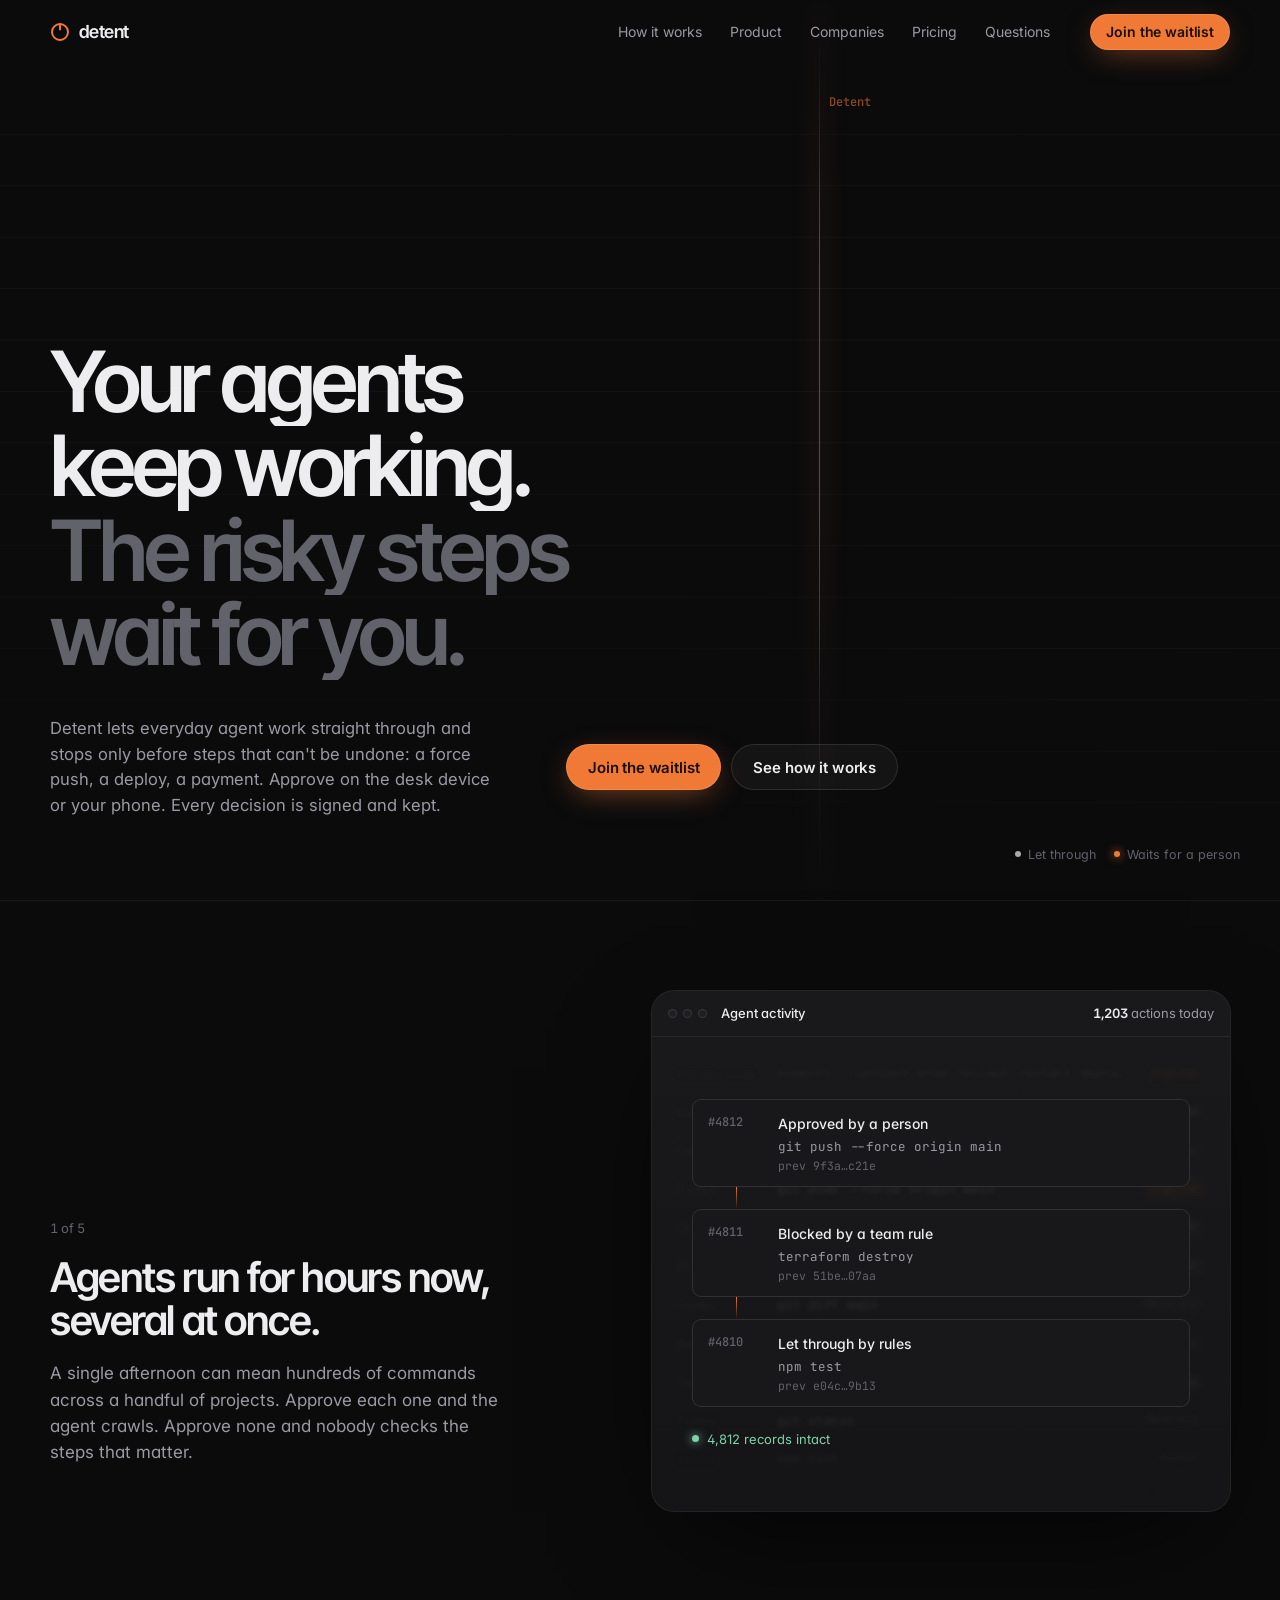
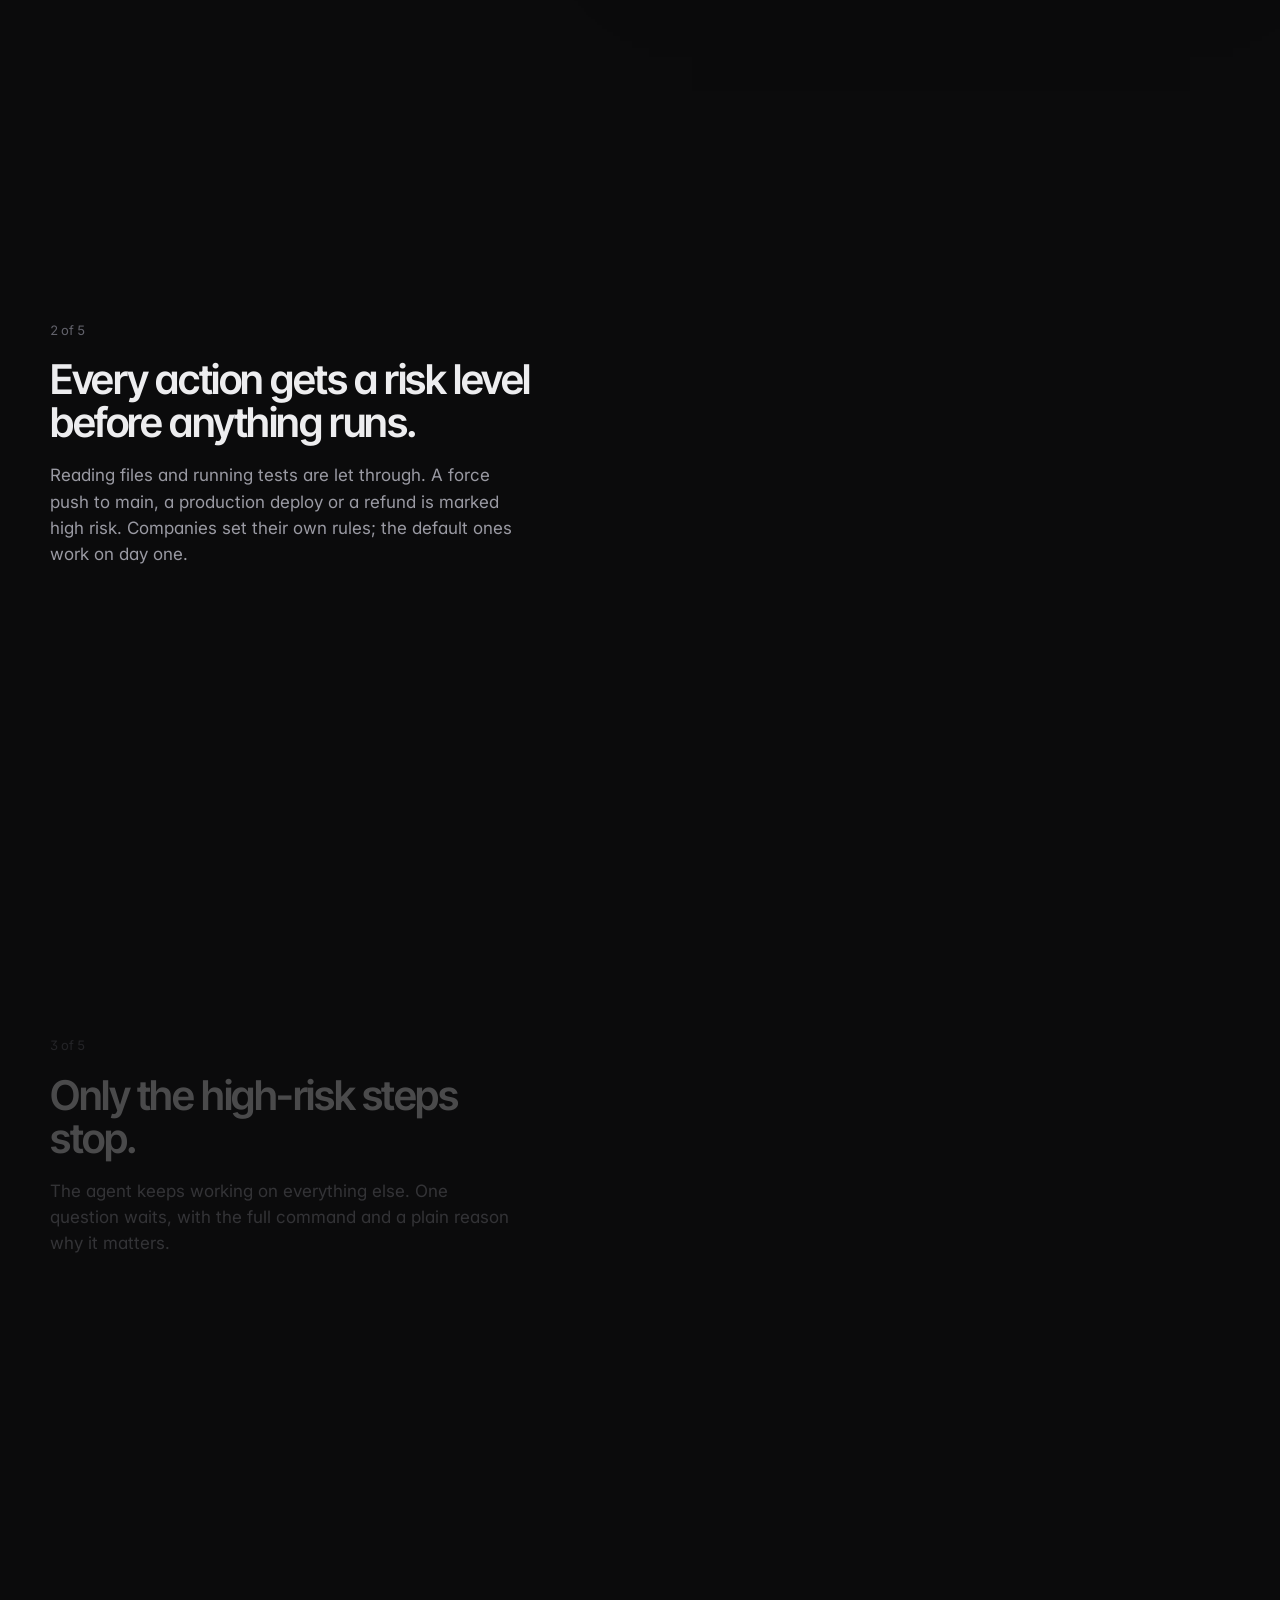
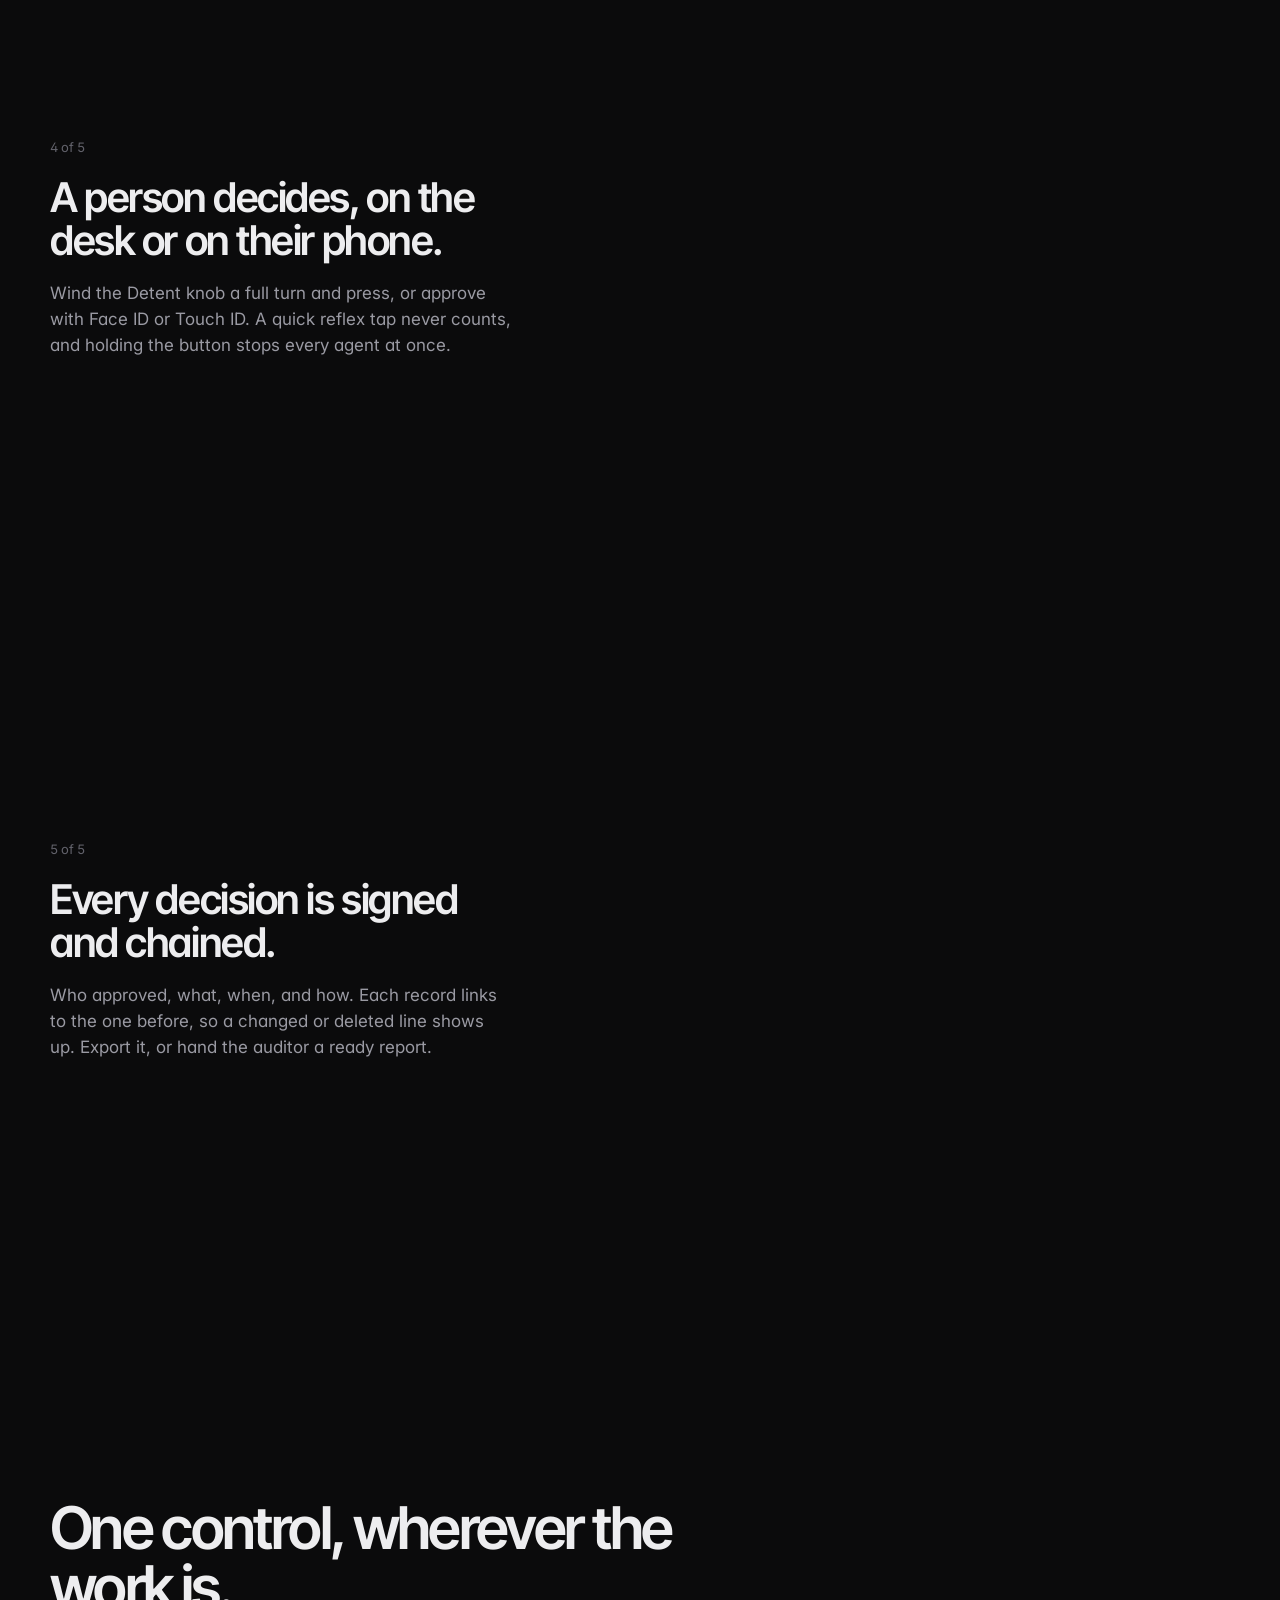
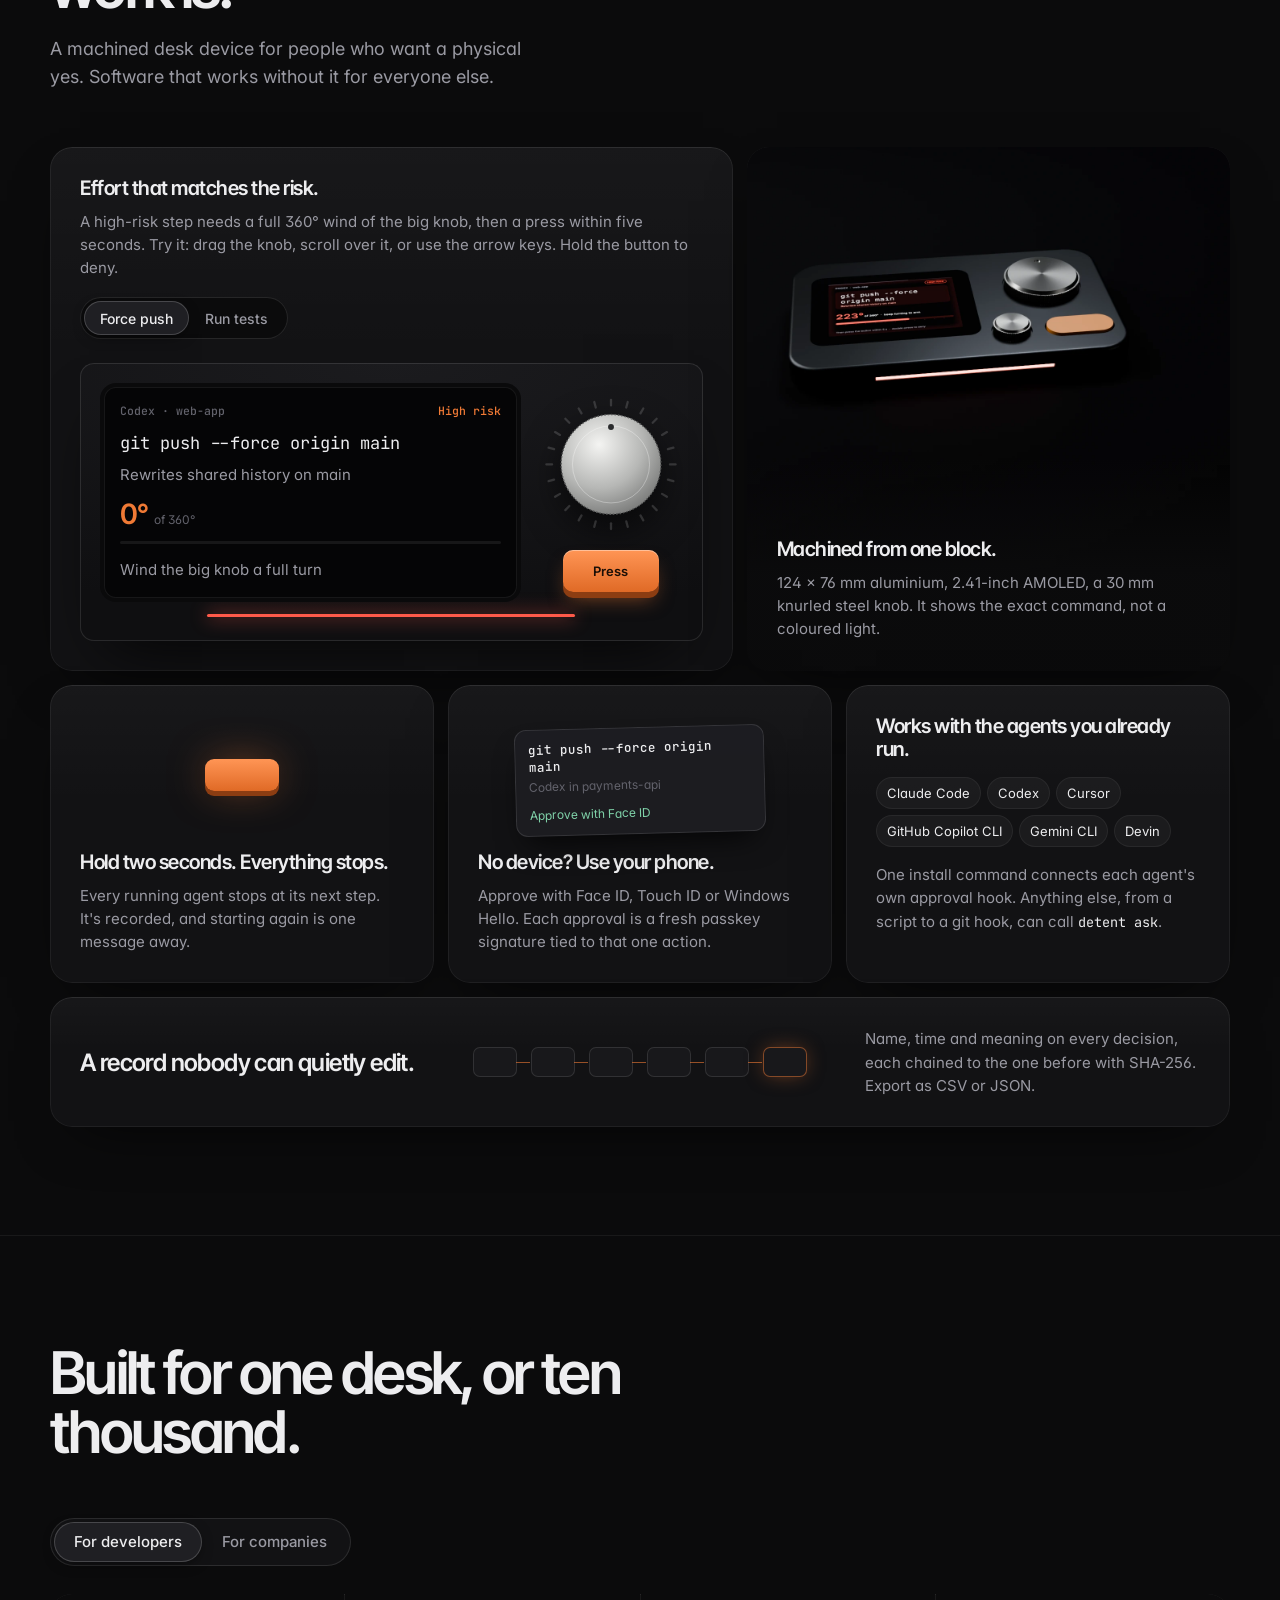
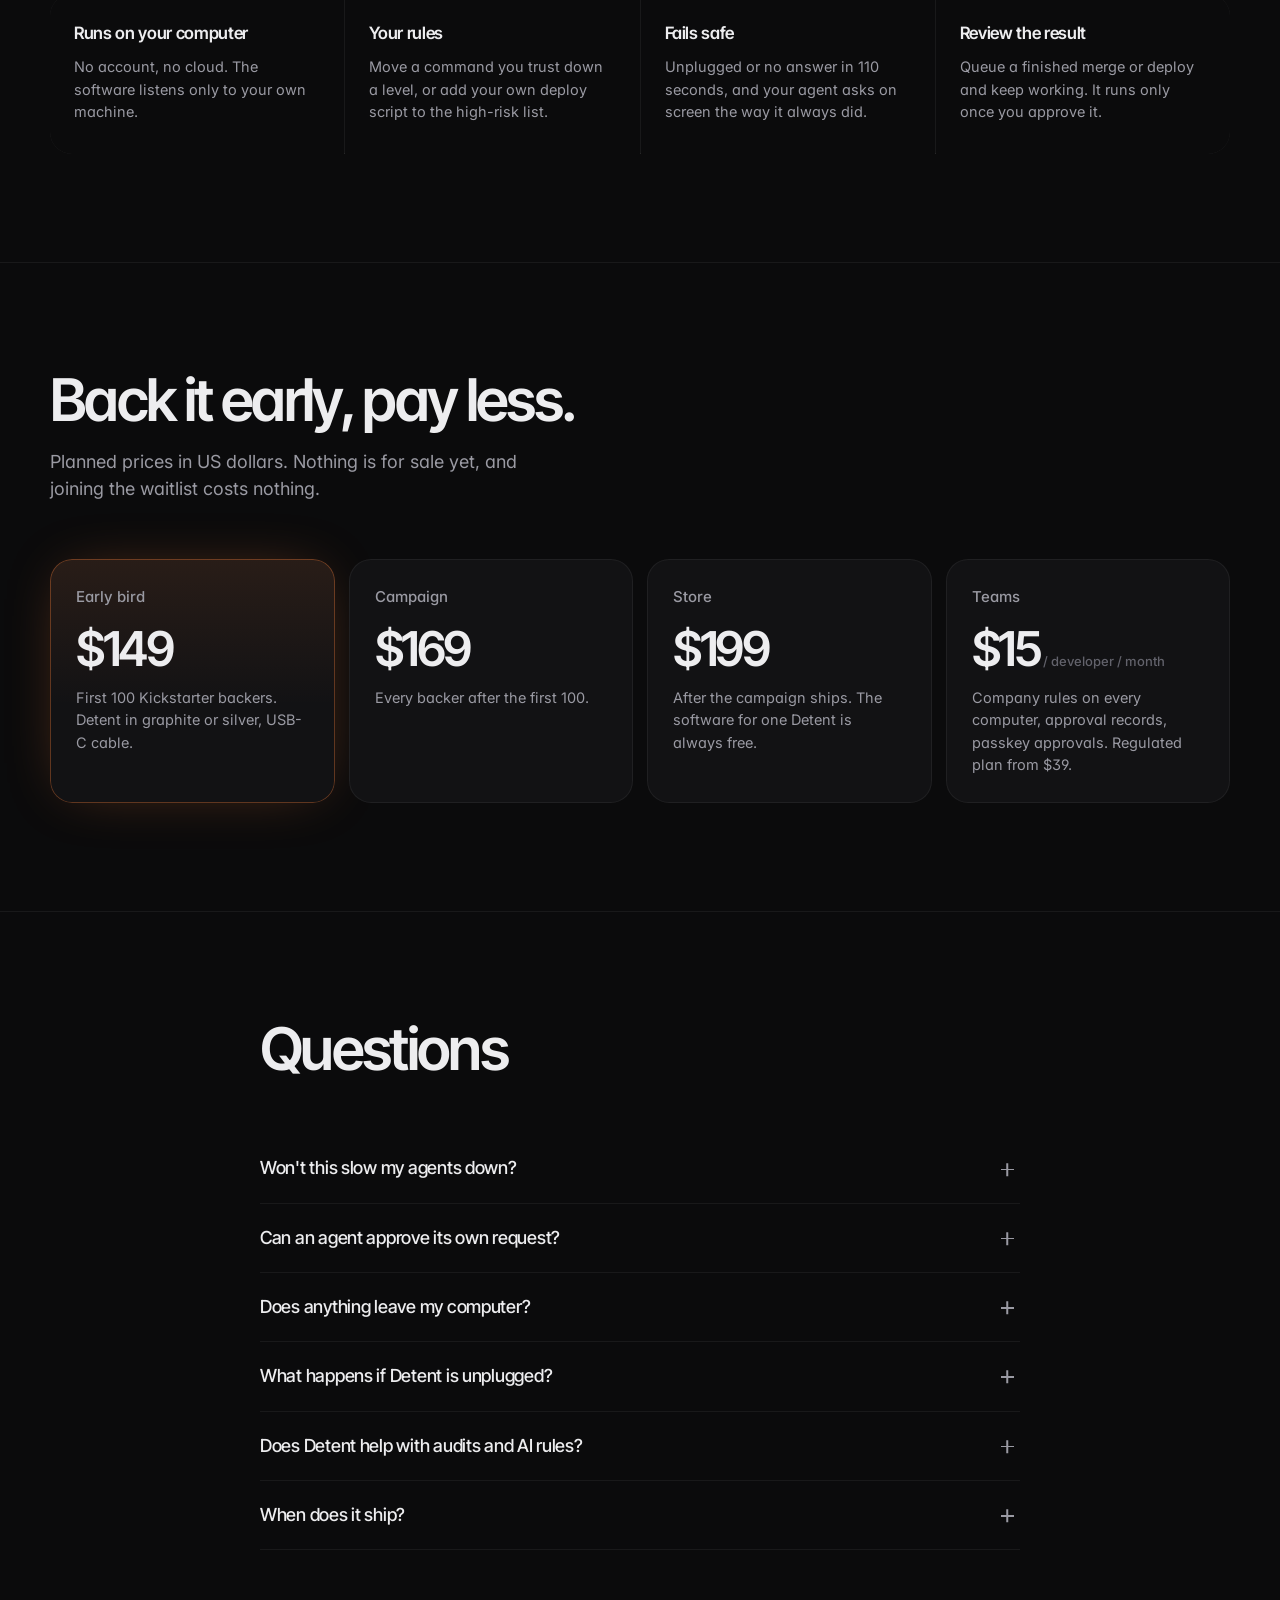
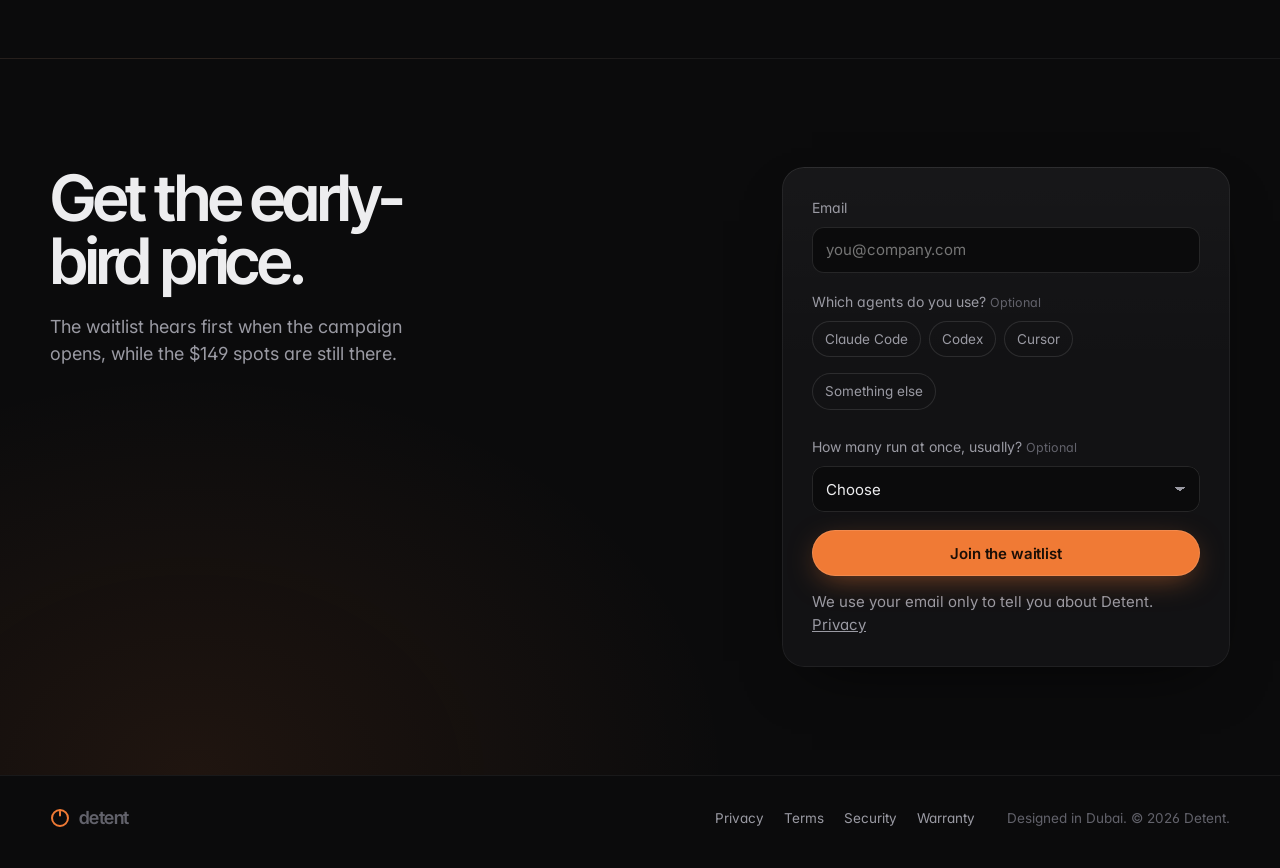
==== commit b5d93bd5: "Redesign the site: full-screen hero, scroll story, bento product grid Co-Authored-By: Claude Opus 5." ====
--- a/index.html
+++ b/index.html
@@ -5,403 +5,366 @@
 <meta name="viewport" content="width=device-width,initial-scale=1,viewport-fit=cover">
 <title>Detent</title>
 <link rel="canonical" href="https://detentdesk.com/">
+<meta name="description" content="Detent lets AI coding agents keep working and stops them only before the steps that can't be undone. Approve on a desk device or your phone; every decision is signed and recorded.">
 <meta property="og:title" content="Detent: a control panel for AI agents">
+<meta property="og:description" content="Agents keep working. Risky steps wait for a person. Every decision is signed.">
 <meta property="og:url" content="https://detentdesk.com/">
-<meta name="description" content="Detent is a desk control panel for AI coding agents. Agents keep working; Detent asks only before steps that can't be undone, and one long press stops them all.">
+<meta property="og:image" content="https://detentdesk.com/img/hero_graphite.webp">
+<meta name="theme-color" content="#0B0B0C">
+<link rel="icon" href="data:image/svg+xml,%3Csvg xmlns='http://www.w3.org/2000/svg' viewBox='0 0 20 20'%3E%3Ccircle cx='10' cy='10' r='8' fill='none' stroke='%23F07A35' stroke-width='2'/%3E%3Cline x1='10' y1='3.5' x2='10' y2='7.5' stroke='%23F07A35' stroke-width='2' stroke-linecap='round'/%3E%3C/svg%3E">
 <link rel="preconnect" href="https://fonts.googleapis.com">
 <link rel="preconnect" href="https://fonts.gstatic.com" crossorigin>
-<link rel="stylesheet" href="https://fonts.googleapis.com/css2?family=Funnel+Display:wght@400..700&family=Funnel+Sans:wght@300..700&family=JetBrains+Mono:wght@400;500&display=swap">
-<link rel="stylesheet" href="css/site.css">
-<link rel="icon" href="data:,">
+<link rel="stylesheet" href="https://fonts.googleapis.com/css2?family=Inter+Tight:wght@500;600;700&family=Inter:wght@400;500;600&family=JetBrains+Mono:wght@400;500&display=swap">
+<link rel="stylesheet" href="css/v2.css">
 </head>
 <body>
 <a class="skip" href="#main">Skip to content</a>
 
-<header class="bar glass-bar">
-  <div class="bar__in wrap">
-    <a class="mark" href="#top" aria-label="Detent, back to top">
-      <svg class="mark__knob" viewBox="0 0 20 20" aria-hidden="true"><circle cx="10" cy="10" r="8.25"/><line x1="10" y1="3.6" x2="10" y2="7.4"/></svg>
+<header class="nav" id="nav">
+  <div class="nav__in">
+    <a class="brand" href="#top" aria-label="Detent, back to top">
+      <svg viewBox="0 0 20 20" aria-hidden="true"><circle cx="10" cy="10" r="8"/><line x1="10" y1="3.5" x2="10" y2="7.5"/></svg>
       <span>detent</span>
     </a>
-    <nav class="nav" id="nav" aria-label="Sections">
-      <a href="#how">How it works</a>
-      <a href="#agents">Agents</a>
-      <a href="#design">Design</a>
+    <nav class="nav__links" id="nav-links" aria-label="Sections">
+      <a href="#story">How it works</a>
+      <a href="#product">Product</a>
+      <a href="#teams">Companies</a>
       <a href="#pricing">Pricing</a>
       <a href="#faq">Questions</a>
     </nav>
-    <a class="btn btn--small" href="#waitlist">Join the waitlist</a>
-    <button class="menu" id="menu" type="button" aria-expanded="false" aria-controls="nav">Menu</button>
+    <a class="btn btn--sm" href="#waitlist">Join the waitlist</a>
+    <button class="nav__menu" id="menu" type="button" aria-expanded="false" aria-controls="nav-links"><span></span><span></span><span class="sr">Menu</span></button>
   </div>
 </header>
 
 <main id="main">
 
-  <!-- ============================================================ hero: the product is the background -->
-  <section class="stage" id="top" aria-labelledby="hero-title">
-    <picture class="stage__bg">
-      <source media="(max-aspect-ratio: 4/5)" srcset="img/bg_tall.webp" width="1200" height="1800">
-      <img src="img/bg_center.webp" width="2400" height="1350" alt="Detent in graphite on a dark desk, its screen asking to approve git push --force origin main, the light bar along its front edge glowing red." fetchpriority="high">
-    </picture>
-    <div class="stage__veil" aria-hidden="true"></div>
-    <div class="wrap stage__in">
-      <div class="stage__head">
-        <p class="eyebrow eyebrow--glass">A control panel for AI agents</p>
-        <h1 class="stage__title" id="hero-title"><span>Read it.</span> <span>Turn it.</span> <span>Run it.</span></h1>
-      </div>
-      <div class="stage__foot">
-        <p class="stage__lede">Your agents keep working. Detent asks only before the steps that can't be undone, and holding one button stops them all.</p>
-        <div class="stage__cta">
-          <a class="btn" href="#waitlist">Join the waitlist</a>
-          <a class="btn btn--glass" href="#how">Try the knob</a>
-        </div>
-        <p class="stage__price">From $149 on Kickstarter · $199 after launch</p>
-      </div>
-    </div>
-  </section>
-
-  <!-- ============================================================ problem -->
-  <section class="band band--ink statement">
-    <div class="wrap">
-      <p class="statement__big">Agents now run for hours, several at once. Approve every step and they crawl. Skip approvals and nobody checks the steps that can't be undone.</p>
-      <p class="statement__small">Detent lets the everyday work through and stops only at the few steps that matter: a force push, a deploy, a merge into main. Those take a full turn of the knob. And if anything goes wrong, hold the button for two seconds and every agent stops.</p>
-    </div>
-  </section>
-
-  <!-- ============================================================ the wind -->
-  <section class="band band--ink wind" id="how" aria-labelledby="wind-title">
-    <div class="wrap wind__grid">
-      <div class="wind__copy">
-        <p class="eyebrow eyebrow--dim">How it works</p>
-        <h2 id="wind-title">Effort that matches the risk.</h2>
-        <p>Every request gets a risk tier before it reaches the screen. A force push to main is tier 2, so the button does nothing until you wind the big knob a full 360 degrees. Then you have five seconds to press.</p>
-        <p class="wind__how">Try it here. Drag the knob, scroll over it, or focus it and use the arrow keys. Hold the button to deny.</p>
-        <div class="seg" role="tablist" aria-label="Example request">
-          <button type="button" role="tab" id="tab-high" aria-selected="true" data-case="high">Force push</button>
-          <button type="button" role="tab" id="tab-normal" aria-selected="false" data-case="normal">Run tests</button>
-        </div>
-      </div>
-
-      <div class="demo" id="demo" data-case="high">
-        <div class="demo__body">
-          <div class="screen" aria-live="polite">
-            <div class="screen__top">
-              <span class="screen__agent" id="d-agent">Codex · web-app</span>
-              <span class="screen__tier" id="d-tier">High risk</span>
+<!-- ================================================================ hero -->
+<section class="hero" id="top" aria-labelledby="hero-title">
+  <canvas class="hero__field" id="field" aria-hidden="true"></canvas>
+  <div class="hero__gate" aria-hidden="true"><span>Detent</span></div>
+  <div class="hero__in">
+    <h1 class="hero__title" id="hero-title">
+      <span class="line"><span>Your agents</span></span>
+      <span class="line"><span>keep working.</span></span>
+      <span class="line line--dim"><span>The risky steps</span></span>
+      <span class="line line--dim"><span>wait for you.</span></span>
+    </h1>
+    <div class="hero__foot">
+      <p class="hero__lede">Detent lets everyday agent work straight through and stops only before steps that can't be undone: a force push, a deploy, a payment. Approve on the desk device or your phone. Every decision is signed and kept.</p>
+      <div class="hero__cta">
+        <a class="btn" href="#waitlist">Join the waitlist</a>
+        <a class="btn btn--ghost" href="#story">See how it works</a>
+      </div>
+    </div>
+  </div>
+  <div class="hero__legend" aria-hidden="true">
+    <span><i class="dot"></i>Let through</span>
+    <span><i class="dot dot--risk"></i>Waits for a person</span>
+  </div>
+</section>
+
+<!-- ================================================================ story (scroll-driven) -->
+<section class="story" id="story" aria-label="How Detent works">
+  <div class="story__grid">
+    <div class="story__steps">
+      <article class="step" data-step="0">
+        <p class="step__n">1 of 5</p>
+        <h2>Agents run for hours now, several at once.</h2>
+        <p>A single afternoon can mean hundreds of commands across a handful of projects. Approve each one and the agent crawls. Approve none and nobody checks the steps that matter.</p>
+      </article>
+      <article class="step" data-step="1">
+        <p class="step__n">2 of 5</p>
+        <h2>Every action gets a risk level before anything runs.</h2>
+        <p>Reading files and running tests are let through. A force push to main, a production deploy or a refund is marked high risk. Companies set their own rules; the default ones work on day one.</p>
+      </article>
+      <article class="step" data-step="2">
+        <p class="step__n">3 of 5</p>
+        <h2>Only the high-risk steps stop.</h2>
+        <p>The agent keeps working on everything else. One question waits, with the full command and a plain reason why it matters.</p>
+      </article>
+      <article class="step" data-step="3">
+        <p class="step__n">4 of 5</p>
+        <h2>A person decides, on the desk or on their phone.</h2>
+        <p>Wind the Detent knob a full turn and press, or approve with Face ID or Touch ID. A quick reflex tap never counts, and holding the button stops every agent at once.</p>
+      </article>
+      <article class="step" data-step="4">
+        <p class="step__n">5 of 5</p>
+        <h2>Every decision is signed and chained.</h2>
+        <p>Who approved, what, when, and how. Each record links to the one before, so a changed or deleted line shows up. Export it, or hand the auditor a ready report.</p>
+      </article>
+    </div>
+
+    <div class="story__stage" aria-hidden="true">
+      <div class="panel" id="panel" data-step="0">
+        <div class="panel__bar">
+          <span class="panel__lights"><i></i><i></i><i></i></span>
+          <span class="panel__title">Agent activity</span>
+          <span class="panel__count"><b id="count">0</b> actions today</span>
+        </div>
+        <div class="panel__body">
+          <ul class="feed" id="feed"></ul>
+
+          <div class="ask">
+            <div class="ask__top"><span>Codex in payments-api</span><span class="tag tag--risk">High risk</span></div>
+            <code class="ask__cmd">git push --force origin main</code>
+            <p class="ask__why">Rewrites shared history on main</p>
+            <div class="ask__ways">
+              <div class="way way--desk">
+                <svg viewBox="0 0 64 64"><circle class="ring" cx="32" cy="32" r="26"/><circle class="arc" cx="32" cy="32" r="26"/><circle cx="32" cy="32" r="17"/><line x1="32" y1="17" x2="32" y2="23"/></svg>
+                <span>Turn and press</span>
+              </div>
+              <div class="way way--phone">
+                <svg viewBox="0 0 64 64"><rect x="20" y="8" width="24" height="48" rx="6"/><path class="tick" d="M26 33l4.5 4.5L39 28"/></svg>
+                <span>Approve with a passkey</span>
+              </div>
             </div>
-            <code class="screen__cmd" id="d-cmd">git push --force origin main</code>
-            <p class="screen__why" id="d-why">Rewrites shared history on main</p>
-            <div class="screen__meter" id="d-meter-wrap">
-              <span class="screen__deg" id="d-deg">0°</span><span class="screen__of" id="d-of">of 360°</span>
-              <div class="meter"><div class="meter__fill" id="d-meter"></div></div>
+            <p class="ask__done">Approved by Aisha Khan, 14:02:11</p>
+          </div>
+
+          <div class="chain">
+            <div class="block"><span>#4812</span><b>Approved by a person</b><code>git push --force origin main</code><em>prev 9f3a…c21e</em></div>
+            <div class="block"><span>#4811</span><b>Blocked by a team rule</b><code>terraform destroy</code><em>prev 51be…07aa</em></div>
+            <div class="block"><span>#4810</span><b>Let through by rules</b><code>npm test</code><em>prev e04c…9b13</em></div>
+            <p class="chain__ok"><i></i>4,812 records intact</p>
+          </div>
+        </div>
+      </div>
+    </div>
+  </div>
+</section>
+
+<!-- ================================================================ product bento -->
+<section class="section" id="product" aria-labelledby="product-title">
+  <div class="wrap">
+    <header class="head" data-reveal>
+      <h2 id="product-title">One control, wherever the work is.</h2>
+      <p>A machined desk device for people who want a physical yes. Software that works without it for everyone else.</p>
+    </header>
+
+    <div class="bento">
+      <!-- live knob -->
+      <article class="card card--demo" data-reveal data-glow>
+        <div class="card__copy">
+          <h3>Effort that matches the risk.</h3>
+          <p>A high-risk step needs a full 360° wind of the big knob, then a press within five seconds. Try it: drag the knob, scroll over it, or use the arrow keys. Hold the button to deny.</p>
+          <div class="seg" role="tablist" aria-label="Example request">
+            <span class="seg__pill" aria-hidden="true"></span>
+            <button type="button" role="tab" id="tab-high" aria-selected="true" data-case="high">Force push</button>
+            <button type="button" role="tab" id="tab-normal" aria-selected="false" data-case="normal">Run tests</button>
+          </div>
+        </div>
+        <div class="demo" id="demo" data-case="high">
+          <div class="demo__body">
+            <div class="screen" aria-live="polite">
+              <div class="screen__top"><span id="d-agent">Codex · web-app</span><span class="screen__tier" id="d-tier">High risk</span></div>
+              <code class="screen__cmd" id="d-cmd">git push --force origin main</code>
+              <p class="screen__why" id="d-why">Rewrites shared history on main</p>
+              <div class="screen__meter" id="d-meter-wrap">
+                <span class="screen__deg" id="d-deg">0°</span><span class="screen__of" id="d-of">of 360°</span>
+                <div class="meter"><div class="meter__fill" id="d-meter"></div></div>
+              </div>
+              <div class="screen__choice" id="d-choice" hidden><span class="pick" id="d-deny">Deny</span><span class="pick is-on" id="d-allow">Allow</span></div>
+              <p class="screen__hint" id="d-hint">Wind the big knob a full turn</p>
             </div>
-            <div class="screen__choice" id="d-choice" hidden>
-              <span class="pick" id="d-deny">Deny</span><span class="pick is-on" id="d-allow">Allow</span>
+            <div class="controls">
+              <div class="knob" id="knob" role="slider" tabindex="0" aria-label="Big knob" aria-valuemin="0" aria-valuemax="360" aria-valuenow="0" aria-valuetext="0 degrees">
+                <svg viewBox="0 0 120 120" aria-hidden="true">
+                  <defs><radialGradient id="kg" cx="38%" cy="30%" r="80%"><stop offset="0" stop-color="#f4f4f2"/><stop offset=".55" stop-color="#b6b7b5"/><stop offset="1" stop-color="#6f706f"/></radialGradient></defs>
+                  <g class="knob__ticks"></g>
+                  <g id="knob-rot">
+                    <circle cx="60" cy="60" r="44" fill="url(#kg)"/>
+                    <circle cx="60" cy="60" r="44" fill="none" stroke="#565757" stroke-width="1.2" stroke-dasharray="1.4 1.6"/>
+                    <circle cx="60" cy="60" r="34" fill="none" stroke="#fff" stroke-opacity=".35" stroke-width=".8"/>
+                    <circle cx="60" cy="27" r="2.6" fill="#2a2b2d"/>
+                  </g>
+                </svg>
+              </div>
+              <button type="button" class="press" id="press" aria-describedby="d-hint">Press</button>
             </div>
-            <p class="screen__hint" id="d-hint">Wind the big knob a full turn</p>
-          </div>
-          <div class="controls">
-            <div class="knob" id="knob" role="slider" tabindex="0" aria-label="Big knob" aria-valuemin="0" aria-valuemax="360" aria-valuenow="0" aria-valuetext="0 degrees">
-              <svg viewBox="0 0 120 120" aria-hidden="true">
-                <defs>
-                  <radialGradient id="kg" cx="38%" cy="32%" r="80%">
-                    <stop offset="0" stop-color="#f3f3f1"/><stop offset=".55" stop-color="#b9bab8"/><stop offset="1" stop-color="#7c7d7c"/>
-                  </radialGradient>
-                </defs>
-                <g class="knob__ticks"></g>
-                <g id="knob-rot">
-                  <circle cx="60" cy="60" r="44" fill="url(#kg)"/>
-                  <circle cx="60" cy="60" r="44" fill="none" stroke="#5d5e5e" stroke-width="1.2" stroke-dasharray="1.4 1.6"/>
-                  <circle cx="60" cy="60" r="34" fill="none" stroke="#ffffff" stroke-opacity=".35" stroke-width=".8"/>
-                  <circle cx="60" cy="27" r="2.6" fill="#2a2b2d"/>
-                </g>
-              </svg>
-            </div>
-            <button type="button" class="press" id="press" aria-describedby="d-hint">Press</button>
-          </div>
-        </div>
-        <div class="demo__strip" id="d-strip" aria-hidden="true"></div>
-        <button type="button" class="link link--light demo__again" id="again" hidden>Run it again</button>
-      </div>
-    </div>
-  </section>
-
-  <!-- ============================================================ tiers -->
-  <section class="band band--paper tiers">
-    <div class="wrap">
-      <h2>Three tiers. Only one stops your agents.</h2>
-      <div class="tiers__table" role="table" aria-label="Risk tiers">
-        <div class="tiers__row tiers__head" role="row">
-          <span role="columnheader">Tier</span><span role="columnheader">Examples</span><span role="columnheader">On Detent</span>
-        </div>
-        <div class="tiers__row" role="row">
-          <span role="cell"><b>0</b> Read-only</span>
-          <span role="cell"><code>ls</code> <code>git status</code> <code>cat README.md</code></span>
-          <span role="cell">Let through and counted</span>
-        </div>
-        <div class="tiers__row" role="row">
-          <span role="cell"><b>1</b> Normal work</span>
-          <span role="cell"><code>npm test</code> <code>pip install</code> editing files in the project</span>
-          <span role="cell">Let through and counted, or one press if you want to see everything</span>
-        </div>
-        <div class="tiers__row tiers__row--risk" role="row">
-          <span role="cell"><b>2</b> High risk</span>
-          <span role="cell"><code>git push --force</code> <code>rm -rf</code> <code>terraform apply</code> writing <code>.env</code></span>
-          <span role="cell">Full turn, then a press within 5 seconds</span>
-        </div>
-      </div>
-      <ul class="facts">
-        <li><b>0.7 seconds.</b> Presses in the first moment after a question appears are ignored, so a reflex tap never approves anything.</li>
-        <li><b>Hold to deny.</b> Holding the button refuses any request. On high-risk ones, a double press works too.</li>
-        <li><b>Fails safe.</b> If Detent is unplugged or nobody answers within 110 seconds, your agent asks on screen the way it always did.</li>
-        <li><b>Stop everything.</b> Keep holding the button for two seconds and every running agent stops at its next step.</li>
-        <li><b>Approve the result.</b> An agent can queue a finished merge or deploy and keep working. It waits on Detent and only runs once you approve it.</li>
-      </ul>
-    </div>
-  </section>
-
-  <!-- ============================================================ agents -->
-  <section class="band band--paper agents" id="agents">
-    <div class="wrap agents__grid">
-      <div>
-        <p class="eyebrow">Agents</p>
-        <h2>Works with the agents you already run.</h2>
-        <p class="agents__lede">One command connects Detent to each agent's own approval hook. Several agents can wait at once: the small knob flips between them, and the light bar shows the most urgent.</p>
-      </div>
-      <dl class="agents__list">
-        <div><dt>Claude Code</dt><dd>Permission requests, plus when a session starts, waits and finishes</dd></div>
-        <div><dt>Codex</dt><dd>Permission requests for shell commands</dd></div>
-        <div><dt>Cursor</dt><dd>Every shell command before it runs</dd></div>
-        <div><dt>GitHub Copilot CLI, Gemini CLI, Devin</dt><dd>Shell commands, file writes and tool calls before they run</dd></div>
-        <div><dt>Anything else</dt><dd><code>detent ask -- git push</code> gates any command, a git hook included</dd></div>
-        <div><dt>Reviews</dt><dd><code>detent review -- gh pr merge 42</code> queues work for you without blocking the agent</dd></div>
-      </dl>
-    </div>
-  </section>
-
-  <!-- ============================================================ design -->
-  <section class="band band--stone design" id="design" aria-labelledby="design-title">
-    <div class="wrap">
-      <p class="eyebrow">Design</p>
-      <h2 id="design-title">Machined from one block of aluminium.</h2>
-      <p class="design__lede">124 by 76 millimetres, 10 mm tall at the front and 14 mm at the back, so the screen leans three degrees toward you. Heavy enough to stay put when you turn the knob.</p>
-      <div class="finish" role="radiogroup" aria-label="Finish">
-        <button type="button" role="radio" aria-checked="true" class="finish__opt" data-finish="graphite"><span class="swatch swatch--graphite"></span>Graphite</button>
-        <button type="button" role="radio" aria-checked="false" class="finish__opt" data-finish="silver"><span class="swatch swatch--silver"></span>Silver</button>
-      </div>
-      <figure class="design__shot">
-        <img id="finish-img" src="img/hero_graphite.webp" width="1800" height="1060" alt="Detent in graphite with steel knobs and an orange button.">
-      </figure>
-      <div class="lightbar">
-        <h3>The light bar</h3>
-        <p>A 64 mm strip along the front edge, readable from across the room.</p>
-        <ul class="states">
-          <li><span class="dot dot--work"></span>Working</li>
-          <li><span class="dot dot--wait"></span>Needs you</li>
-          <li><span class="dot dot--risk"></span>High risk waiting</li>
-          <li><span class="dot dot--done"></span>Finished</li>
+          </div>
+          <div class="demo__strip" id="d-strip" aria-hidden="true"></div>
+          <button type="button" class="demo__again" id="again" hidden>Run it again</button>
+        </div>
+      </article>
+
+      <!-- device -->
+      <article class="card card--device" data-reveal data-glow>
+        <img src="img/bg_tall.webp" width="1200" height="1800" alt="Detent in graphite: a low aluminium slab with a screen, a large knurled knob, a small knob and an orange button." loading="lazy">
+        <div class="card__over">
+          <h3>Machined from one block.</h3>
+          <p>124 × 76 mm aluminium, 2.41-inch AMOLED, a 30 mm knurled steel knob. It shows the exact command, not a coloured light.</p>
+        </div>
+      </article>
+
+      <!-- stop -->
+      <article class="card card--stop" data-reveal data-glow>
+        <div class="stopviz" aria-hidden="true">
+          <span class="stopviz__btn"></span>
+          <span class="stopviz__ring"></span>
+        </div>
+        <h3>Hold two seconds. Everything stops.</h3>
+        <p>Every running agent stops at its next step. It's recorded, and starting again is one message away.</p>
+      </article>
+
+      <!-- phone -->
+      <article class="card card--phone" data-reveal data-glow>
+        <div class="phoneviz" aria-hidden="true">
+          <div class="phoneviz__card"><b>git push --force origin main</b><span>Codex in payments-api</span><i>Approve with Face ID</i></div>
+        </div>
+        <h3>No device? Use your phone.</h3>
+        <p>Approve with Face ID, Touch ID or Windows Hello. Each approval is a fresh passkey signature tied to that one action.</p>
+      </article>
+
+      <!-- agents -->
+      <article class="card card--agents" data-reveal data-glow>
+        <h3>Works with the agents you already run.</h3>
+        <ul class="agents">
+          <li>Claude Code</li><li>Codex</li><li>Cursor</li><li>GitHub Copilot CLI</li><li>Gemini CLI</li><li>Devin</li>
         </ul>
-      </div>
-    </div>
-  </section>
-
-  <!-- ============================================================ top view -->
-  <section class="band band--ink topview">
-    <div class="wrap topview__grid">
-      <figure class="topview__shot">
-        <img src="img/top_high_risk.webp" width="1400" height="1010" loading="lazy" alt="Detent from above, its screen asking to approve git push --force origin main, wound to 223 of 360 degrees, with the light bar glowing red.">
-      </figure>
-      <div class="topview__copy">
-        <h2>The whole command, not a coloured light.</h2>
-        <p>A 2.41-inch AMOLED shows which agent is asking, in which project, and the exact command, with a plain reason when it is risky. You approve what you read.</p>
-        <p>Want more before you decide? Push the small knob for the briefing: what the action does, what it touches, why it needs a full turn, and a safer way to do it. Turn the knob to page through. It is written on your computer, from rules, so nothing leaves your machine.</p>
-      </div>
-    </div>
-  </section>
-
-  <!-- ============================================================ specs -->
-  <section class="band band--paper specs" aria-labelledby="specs-title">
-    <div class="wrap">
-      <h2 id="specs-title">Specifications</h2>
-      <dl class="spec">
-        <div><dt>Size</dt><dd>124 × 76 mm, 10 to 14 mm tall, top tilted 3°</dd></div>
-        <div><dt>Weight</dt><dd>About 300 g (target)</dd></div>
-        <div><dt>Body</dt><dd>6061 aluminium, bead-blasted and anodised; steel base plate</dd></div>
-        <div><dt>Display</dt><dd>2.41-inch AMOLED, 600 × 450, under flush glass</dd></div>
-        <div><dt>Big knob</dt><dd>30 mm knurled steel, magnetic angle sensor, haptic detents</dd></div>
-        <div><dt>Small knob</dt><dd>14 mm, 24 detents; push it for the briefing</dd></div>
-        <div><dt>Button</dt><dd>25 × 11 mm, the only control that commits; hold 2 s to stop every agent</dd></div>
-        <div><dt>Haptics</dt><dd>Linear motor with its own pattern for each event</dd></div>
-        <div><dt>Light bar</dt><dd>64 mm, 12 LEDs, four states</dd></div>
-        <div><dt>Connection</dt><dd>USB-C for power and data; no battery, no Wi-Fi needed</dd></div>
-        <div><dt>Computer</dt><dd>macOS, Windows or Linux with Python 3</dd></div>
-        <div><dt>Software</dt><dd>Free with every Detent; runs on your computer and listens only to your computer</dd></div>
-      </dl>
-    </div>
-  </section>
-
-  <!-- ============================================================ pricing -->
-  <section class="band band--stone pricing" id="pricing" aria-labelledby="pricing-title">
-    <div class="wrap">
-      <p class="eyebrow">Pricing</p>
+        <p>One install command connects each agent's own approval hook. Anything else, from a script to a git hook, can call <code>detent ask</code>.</p>
+      </article>
+
+      <!-- record -->
+      <article class="card card--record" data-reveal data-glow>
+        <h3>A record nobody can quietly edit.</h3>
+        <div class="mini-chain" aria-hidden="true"><i></i><i></i><i></i><i></i><i></i><i></i></div>
+        <p>Name, time and meaning on every decision, each chained to the one before with SHA-256. Export as CSV or JSON.</p>
+      </article>
+    </div>
+  </div>
+</section>
+
+<!-- ================================================================ individuals / companies -->
+<section class="section section--line" id="teams" aria-labelledby="teams-title">
+  <div class="wrap">
+    <header class="head" data-reveal>
+      <h2 id="teams-title">Built for one desk, or ten thousand.</h2>
+    </header>
+    <div class="tabs" data-reveal>
+      <div class="tabs__list" role="tablist" aria-label="Who it's for">
+        <span class="tabs__pill" aria-hidden="true"></span>
+        <button role="tab" id="t-dev" aria-controls="p-dev" aria-selected="true">For developers</button>
+        <button role="tab" id="t-co" aria-controls="p-co" aria-selected="false" tabindex="-1">For companies</button>
+      </div>
+      <div class="tabs__panels">
+        <div class="tabs__panel" role="tabpanel" id="p-dev" aria-labelledby="t-dev">
+          <div class="facts">
+            <div><h3>Runs on your computer</h3><p>No account, no cloud. The software listens only to your own machine.</p></div>
+            <div><h3>Your rules</h3><p>Move a command you trust down a level, or add your own deploy script to the high-risk list.</p></div>
+            <div><h3>Fails safe</h3><p>Unplugged or no answer in 110 seconds, and your agent asks on screen the way it always did.</p></div>
+            <div><h3>Review the result</h3><p>Queue a finished merge or deploy and keep working. It runs only once you approve it.</p></div>
+          </div>
+        </div>
+        <div class="tabs__panel" role="tabpanel" id="p-co" aria-labelledby="t-co" hidden>
+          <div class="facts">
+            <div><h3>Company rules everywhere</h3><p>Set what needs approval once; every developer's computer follows it. Rule packs for banking, healthcare, pharma and e-commerce.</p></div>
+            <div><h3>Your server, your sign-in</h3><p>Runs inside your network, with Okta, Entra ID or Google sign-in and directory sync that removes leavers at once.</p></div>
+            <div><h3>Two-person approval</h3><p>Payments, production deploys or changes to the rules themselves can need a second approver.</p></div>
+            <div><h3>Audit-ready</h3><p>Reports for SOC 2, FINRA, FDA Part 11 and the EU AI Act, plus Splunk, Datadog, Jira, ServiceNow, Teams and GitHub.</p></div>
+          </div>
+          <p class="tabs__note">Detent for Teams is in early testing. <a href="#waitlist">Join the waitlist</a> and mention your company to try it free.</p>
+        </div>
+      </div>
+    </div>
+  </div>
+</section>
+
+<!-- ================================================================ pricing -->
+<section class="section section--line" id="pricing" aria-labelledby="pricing-title">
+  <div class="wrap">
+    <header class="head" data-reveal>
       <h2 id="pricing-title">Back it early, pay less.</h2>
-      <p class="pricing__lede">Detent launches on Kickstarter first. These are planned prices in US dollars. Nothing is for sale yet, and joining the waitlist costs nothing.</p>
-      <div class="ladder" role="table" aria-label="Planned prices">
-        <div class="ladder__row ladder__row--lead" role="row">
-          <span class="ladder__name" role="cell">Early bird <span class="tag">First 100 backers</span></span>
-          <span class="ladder__what" role="cell">Kickstarter campaign. Detent in graphite or silver, USB-C cable. 25% below retail.</span>
-          <span class="ladder__price" role="cell">$149</span>
-        </div>
-        <div class="ladder__row" role="row">
-          <span class="ladder__name" role="cell">Campaign</span>
-          <span class="ladder__what" role="cell">Every backer after the first 100. 15% below retail.</span>
-          <span class="ladder__price" role="cell">$169</span>
-        </div>
-        <div class="ladder__row" role="row">
-          <span class="ladder__name" role="cell">Detent</span>
-          <span class="ladder__what" role="cell">From the store, after the campaign ships.</span>
-          <span class="ladder__price" role="cell">$199</span>
-        </div>
-        <div class="ladder__row" role="row">
-          <span class="ladder__name" role="cell">Team pack</span>
-          <span class="ladder__what" role="cell">Five units on one invoice, finishes mixed as you like. $179.80 each.</span>
-          <span class="ladder__price" role="cell">$899</span>
-        </div>
-        <div class="ladder__row" role="row">
-          <span class="ladder__name" role="cell">Company order</span>
-          <span class="ladder__what" role="cell">25 or more, engraved with your company name.</span>
-          <span class="ladder__price" role="cell">$159 each</span>
-        </div>
-        <div class="ladder__row" role="row">
-          <span class="ladder__name" role="cell">Detent for Teams</span>
-          <span class="ladder__what" role="cell">Your company's rules on every developer's Detent: block, review, ask or allow each kind of action, plus an approval log.</span>
-          <span class="ladder__price" role="cell">$15 / dev / mo</span>
-        </div>
-        <div class="ladder__row" role="row">
-          <span class="ladder__name" role="cell">Teams, Regulated</span>
-          <span class="ladder__what" role="cell">Rule packs for banking, healthcare, pharma and e-commerce, locked policies and log export for audits.</span>
-          <span class="ladder__price" role="cell">$39 / dev / mo</span>
-        </div>
-      </div>
-      <p class="addon"><b>Add-on: knob and button set, $29.</b> Brass, black or white, swapped in a minute.</p>
-      <p class="addon"><b>For companies:</b> Detent for Teams is in early testing. An admin console sets the rules once and every developer follows them. Developers approve on a Detent or with a passkey on their phone or laptop, so no hardware is required. It runs on your own server, with company sign-in (SSO), directory sync, two-person approval, signed approval records and audit reports for SOC 2, FINRA, FDA Part 11 and the EU AI Act. Join the waitlist and mention your company to try it. The software for a single Detent stays free.</p>
-    </div>
-  </section>
-
-  <!-- ============================================================ waitlist -->
-  <section class="band band--ink waitlist" id="waitlist" aria-labelledby="wl-title">
-    <div class="wrap waitlist__grid">
-      <div>
-        <h2 id="wl-title">Get the early&#8209;bird price.</h2>
-        <p class="waitlist__lede">The waitlist hears first when the campaign opens, while the $149 spots are still there.</p>
-      </div>
-
-      <div class="wl">
-        <form class="wl__form" id="wl-form" novalidate>
-          <div class="field">
-            <label for="wl-email">Email</label>
-            <input id="wl-email" name="email" type="email" inputmode="email" autocomplete="email" maxlength="254" placeholder="you@example.com" required aria-describedby="wl-email-msg">
-            <p class="field__msg" id="wl-email-msg" aria-live="polite"></p>
-          </div>
-          <fieldset class="field">
-            <legend>Which agents do you use? <span class="opt">Optional</span></legend>
-            <div class="checks">
-              <label class="check"><input type="checkbox" id="wl-a-claude" name="agents" value="Claude Code"><span>Claude Code</span></label>
-              <label class="check"><input type="checkbox" id="wl-a-codex" name="agents" value="Codex"><span>Codex</span></label>
-              <label class="check"><input type="checkbox" id="wl-a-cursor" name="agents" value="Cursor"><span>Cursor</span></label>
-              <label class="check"><input type="checkbox" id="wl-a-other" name="agents" value="Other"><span>Something else</span></label>
-            </div>
-          </fieldset>
-          <div class="field">
-            <label for="wl-runs">How many run at once, usually? <span class="opt">Optional</span></label>
-            <select id="wl-runs" name="runs">
-              <option value="">Choose</option>
-              <option value="1">One</option>
-              <option value="2-3">Two or three</option>
-              <option value="4+">Four or more</option>
-            </select>
-          </div>
-          <button class="btn btn--wide" id="wl-submit" type="submit">Join the waitlist</button>
-          <p class="wl__status" id="wl-status" role="status" aria-live="polite"></p>
-          <p class="wl__fine">We use your email only to tell you about Detent. <a href="privacy.html">Privacy</a></p>
-        </form>
-
-        <div class="wl__done" id="wl-done" hidden>
-          <p class="wl__check" aria-hidden="true"><svg viewBox="0 0 24 24"><path d="M5 12.5l4.5 4.5L19 7.5"/></svg></p>
-          <h3>One last tap.</h3>
-          <p>Press <b>Submit</b> on the form that just opened in a new tab. Then we'll write to <b id="wl-done-email"></b> when the campaign opens.</p>
-          <p class="wl__fine">Changed your mind? Reply to any Detent email and you're off the list.</p>
-          <button type="button" class="link link--light" id="wl-again">Add another email</button>
-        </div>
-      </div>
-    </div>
-  </section>
-
-  <!-- ============================================================ faq -->
-  <section class="band band--paper faq" id="faq" aria-labelledby="faq-title">
-    <div class="wrap faq__grid">
-      <h2 id="faq-title">Questions</h2>
-      <div class="faq__list">
-        <details>
-          <summary>What happens if Detent is unplugged?</summary>
-          <p>Nothing changes for your agent. If the device or its software isn't running, or nobody answers within 110 seconds, the agent shows its normal approval prompt on screen.</p>
-        </details>
-        <details>
-          <summary>Can an agent approve its own request?</summary>
-          <p>Not for anything that matters. Risky actions and reviews only go ahead after a physical turn and press on the device, and nothing an agent prints or sends can press the button. Everyday steps are let through so your agents keep moving; you can set Detent to ask for those too.</p>
-        </details>
-        <details>
-          <summary>Does anything leave my computer?</summary>
-          <p>Not for individuals. The software runs on your machine, talks to Detent over USB, and only accepts connections from your own computer. There is no account and no cloud service. Companies using Detent for Teams connect computers to their own Detent server, which they can run inside their own network.</p>
-        </details>
-        <details>
-          <summary>Which agents work with it?</summary>
-          <p>Claude Code, Codex, Cursor, GitHub Copilot CLI, Gemini CLI and Devin connect through their own approval hooks with one install command. Anything else, from a script to a git hook, can use <code>detent ask</code>.</p>
-        </details>
-        <details>
-          <summary>Won't this slow my agents down?</summary>
-          <p>No. By default Detent only asks before steps that can't be undone, like a force push, a deploy or a merge into main. Everything else goes straight through. Finished work can wait on Detent for review while the agent moves on.</p>
-        </details>
-        <details>
-          <summary>Can I change what counts as high risk?</summary>
-          <p>Yes. The tiers come from a rules file you can edit: add your own deploy command, or move a command you trust down a tier.</p>
-        </details>
-        <details>
-          <summary>When does it ship?</summary>
-          <p>The working prototype is being built now. A Kickstarter campaign follows once developers have used it daily. Waitlist members hear the date first.</p>
-        </details>
-        <details>
-          <summary>Does Detent help with audits and AI rules?</summary>
-          <p>It keeps the record auditors ask for. Every decision is saved with the person's name, the date and time, and what the decision meant, such as "approved by a person" or "blocked by a team rule". Each line is chained to the one before, so changing or removing one shows up, and the record exports as CSV or JSON. Name, time and meaning are the three details US rules for signed electronic records list (21 CFR Part 11), and holding the button to stop every agent is the kind of "stop" control the EU AI Act describes for human oversight. Detent is one control, not a certificate: whether those rules apply to you, and what else they ask for, depends on your company.</p>
-        </details>
-        <details>
-          <summary>Is the software free?</summary>
-          <p>Yes. The software comes free with every Detent and runs only on your computer: no account, no cloud, nothing sent anywhere. Companies can add Detent for Teams, a monthly plan per developer with company-wide rules, industry rule packs, signed approval records and a server they can run on their own network. A team lead can also approve reviews from a small second unit on their own desk.</p>
-        </details>
-      </div>
-    </div>
-  </section>
+      <p>Planned prices in US dollars. Nothing is for sale yet, and joining the waitlist costs nothing.</p>
+    </header>
+    <div class="prices">
+      <article class="price price--lead" data-reveal data-glow>
+        <h3>Early bird</h3><p class="price__n">$149</p>
+        <p>First 100 Kickstarter backers. Detent in graphite or silver, USB-C cable.</p>
+      </article>
+      <article class="price" data-reveal data-glow>
+        <h3>Campaign</h3><p class="price__n">$169</p>
+        <p>Every backer after the first 100.</p>
+      </article>
+      <article class="price" data-reveal data-glow>
+        <h3>Store</h3><p class="price__n">$199</p>
+        <p>After the campaign ships. The software for one Detent is always free.</p>
+      </article>
+      <article class="price" data-reveal data-glow>
+        <h3>Teams</h3><p class="price__n">$15<small> / developer / month</small></p>
+        <p>Company rules on every computer, approval records, passkey approvals. Regulated plan from $39.</p>
+      </article>
+    </div>
+  </div>
+</section>
+
+<!-- ================================================================ faq -->
+<section class="section section--line" id="faq" aria-labelledby="faq-title">
+  <div class="wrap wrap--narrow">
+    <header class="head" data-reveal><h2 id="faq-title">Questions</h2></header>
+    <div class="faq" data-reveal>
+      <details><summary>Won't this slow my agents down?</summary><div><p>No. By default Detent only asks before steps that can't be undone, like a force push, a deploy or a merge into main. Everything else goes straight through, and finished work can wait for review while the agent moves on.</p></div></details>
+      <details><summary>Can an agent approve its own request?</summary><div><p>No. A risky step only goes ahead after a turn and press on the device, or a passkey check with your face, fingerprint or PIN on your phone. Nothing an agent prints or sends can do either.</p></div></details>
+      <details><summary>Does anything leave my computer?</summary><div><p>Not for individuals: there is no account and no cloud service. Companies connect computers to their own Detent server, which they can run inside their own network.</p></div></details>
+      <details><summary>What happens if Detent is unplugged?</summary><div><p>Nothing changes for your agent. If nobody answers within 110 seconds, it shows its normal approval prompt on screen.</p></div></details>
+      <details><summary>Does Detent help with audits and AI rules?</summary><div><p>It keeps the record auditors ask for: the person's name, the date and time, and what the decision meant, each line chained to the one before. Holding the button to stop every agent is the kind of stop control the EU AI Act describes. Detent is one control, not a certificate; what applies to you depends on your company.</p></div></details>
+      <details><summary>When does it ship?</summary><div><p>The working prototype is being built now. The Kickstarter follows once developers have used it daily, and the waitlist hears the date first.</p></div></details>
+    </div>
+  </div>
+</section>
+
+<!-- ================================================================ waitlist -->
+<section class="waitlist" id="waitlist" aria-labelledby="wl-title">
+  <div class="wrap waitlist__grid">
+    <div data-reveal>
+      <h2 id="wl-title">Get the early-bird price.</h2>
+      <p class="waitlist__lede">The waitlist hears first when the campaign opens, while the $149 spots are still there.</p>
+    </div>
+    <div class="wl card" data-reveal data-glow>
+      <form class="wl__form" id="wl-form" novalidate>
+        <div class="field">
+          <label for="wl-email">Email</label>
+          <input id="wl-email" name="email" type="email" inputmode="email" autocomplete="email" maxlength="254" placeholder="you@company.com" required aria-describedby="wl-email-msg">
+          <p class="field__msg" id="wl-email-msg" aria-live="polite"></p>
+        </div>
+        <fieldset class="field">
+          <legend>Which agents do you use? <span class="opt">Optional</span></legend>
+          <div class="checks">
+            <label class="check"><input type="checkbox" name="agents" value="Claude Code"><span>Claude Code</span></label>
+            <label class="check"><input type="checkbox" name="agents" value="Codex"><span>Codex</span></label>
+            <label class="check"><input type="checkbox" name="agents" value="Cursor"><span>Cursor</span></label>
+            <label class="check"><input type="checkbox" name="agents" value="Other"><span>Something else</span></label>
+          </div>
+        </fieldset>
+        <div class="field">
+          <label for="wl-runs">How many run at once, usually? <span class="opt">Optional</span></label>
+          <select id="wl-runs" name="runs"><option value="">Choose</option><option value="1">One</option><option value="2-3">Two or three</option><option value="4+">Four or more</option></select>
+        </div>
+        <button class="btn btn--wide" id="wl-submit" type="submit">Join the waitlist</button>
+        <p class="wl__status" id="wl-status" role="status" aria-live="polite"></p>
+        <p class="wl__fine">We use your email only to tell you about Detent. <a href="privacy.html">Privacy</a></p>
+      </form>
+      <div class="wl__done" id="wl-done" hidden>
+        <h3>One last tap.</h3>
+        <p>Press <b>Submit</b> on the form that just opened in a new tab. Then we'll write to <b id="wl-done-email"></b> when the campaign opens.</p>
+        <button type="button" class="link" id="wl-again">Add another email</button>
+      </div>
+    </div>
+  </div>
+</section>
+
 </main>
 
-<footer class="foot band band--ink">
+<footer class="foot">
   <div class="wrap foot__in">
-    <a class="mark mark--light" href="#top" aria-label="Detent, back to top">
-      <svg class="mark__knob" viewBox="0 0 20 20" aria-hidden="true"><circle cx="10" cy="10" r="8.25"/><line x1="10" y1="3.6" x2="10" y2="7.4"/></svg>
-      <span>detent</span>
-    </a>
-    <p>Designed in Dubai. Planned prices, subject to change before launch.</p>
-    <nav class="foot__nav" aria-label="Footer">
-      <a href="#waitlist">Waitlist</a>
-      <a href="terms.html">Terms</a>
-      <a href="privacy.html">Privacy</a>
-      <a href="security.html">Security</a>
-      <a href="warranty.html">Warranty</a>
-    </nav>
-    <p class="foot__copy">© 2026 Detent</p>
+    <a class="brand" href="#top"><svg viewBox="0 0 20 20" aria-hidden="true"><circle cx="10" cy="10" r="8"/><line x1="10" y1="3.5" x2="10" y2="7.5"/></svg><span>detent</span></a>
+    <nav aria-label="Legal"><a href="privacy.html">Privacy</a><a href="terms.html">Terms</a><a href="security.html">Security</a><a href="warranty.html">Warranty</a></nav>
+    <p>Designed in Dubai. © 2026 Detent.</p>
   </div>
 </footer>
 
-<script src="js/site.js"></script>
+<script src="js/v2.js"></script>
 <script src="js/wind.js"></script>
 <script src="js/waitlist.js"></script>
 </body>
--- a/css/v2.css
+++ b/css/v2.css
@@ -0,0 +1,383 @@
+/* Detent site v2. Surfaces layer from back to front; one accent, the orange of the device's button. */
+:root {
+  --bg: #0B0B0C;
+  --s1: #121214;
+  --s2: #18181B;
+  --s3: #1F1F23;
+  --line: rgba(255, 255, 255, .06);
+  --line-2: rgba(255, 255, 255, .11);
+  --line-3: rgba(255, 255, 255, .18);
+  --text: #EDEDEF;
+  --dim: #9A9AA3;
+  --faint: #62626B;
+  --accent: #F07A35;
+  --accent-soft: rgba(240, 122, 53, .14);
+  --ok: #7FD1A8;
+  --ease: cubic-bezier(.16, 1, .3, 1);
+  --spring: cubic-bezier(.34, 1.56, .64, 1);
+  --display: "Inter Tight", "Inter", system-ui, sans-serif;
+  --body: "Inter", system-ui, -apple-system, "Segoe UI", sans-serif;
+  --mono: "JetBrains Mono", ui-monospace, Menlo, Consolas, monospace;
+  --r-lg: 22px;
+  --r-md: 14px;
+  --r-sm: 9px;
+  --gutter: clamp(16px, 4vw, 40px);
+  color-scheme: dark;
+}
+
+*, *::before, *::after { box-sizing: border-box; }
+html { -webkit-text-size-adjust: 100%; scroll-behavior: smooth; scroll-padding-top: 72px; }
+body { margin: 0; background: var(--bg); color: var(--text); font: 400 16px/1.55 var(--body); -webkit-font-smoothing: antialiased; font-feature-settings: "ss01", "cv11"; overflow-x: hidden; }
+img { max-width: 100%; display: block; }
+a { color: inherit; }
+code { font-family: var(--mono); font-size: .9em; }
+h1, h2, h3 { margin: 0; font-family: var(--display); font-weight: 600; letter-spacing: -.025em; }
+p { margin: 0; }
+:focus-visible { outline: 2px solid var(--accent); outline-offset: 3px; border-radius: 6px; }
+[hidden] { display: none !important; }
+.sr { position: absolute; width: 1px; height: 1px; overflow: hidden; clip: rect(0 0 0 0); }
+.skip { position: absolute; left: 12px; top: -48px; z-index: 100; background: var(--text); color: var(--bg); padding: 8px 14px; border-radius: 8px; text-decoration: none; transition: top .3s var(--ease); }
+.skip:focus { top: 12px; }
+.wrap { width: min(1180px, 100% - 2 * var(--gutter)); margin-inline: auto; }
+.wrap--narrow { width: min(760px, 100% - 2 * var(--gutter)); }
+
+/* ------------------------------------------------------------------ buttons */
+.btn { --h: 46px; display: inline-flex; align-items: center; justify-content: center; height: var(--h); padding: 0 22px; border-radius: 999px; border: 0; cursor: pointer; text-decoration: none; font: 600 15px/1 var(--body); letter-spacing: -.01em; color: #1a0e06; background: var(--accent); position: relative; isolation: isolate; box-shadow: 0 0 0 1px rgba(255,255,255,.12) inset, 0 8px 30px -8px rgba(240,122,53,.55); transition: transform .5s var(--spring), box-shadow .4s var(--ease), background .3s var(--ease); }
+.btn::after { content: ""; position: absolute; inset: 0; border-radius: inherit; background: linear-gradient(110deg, transparent 30%, rgba(255,255,255,.45) 50%, transparent 70%); background-size: 250% 100%; background-position: 120% 0; opacity: 0; transition: opacity .3s; z-index: -1; mix-blend-mode: soft-light; }
+.btn:hover { transform: translateY(-1px) scale(1.02); box-shadow: 0 0 0 1px rgba(255,255,255,.2) inset, 0 14px 40px -10px rgba(240,122,53,.75); }
+.btn:hover::after { opacity: 1; animation: shimmer 1.2s var(--ease); }
+.btn:active { transform: scale(.98); transition-duration: .15s; }
+.btn--sm { --h: 36px; padding: 0 16px; font-size: 14px; }
+.btn--wide { width: 100%; }
+.btn--ghost { color: var(--text); background: rgba(255,255,255,.04); box-shadow: 0 0 0 1px var(--line-2) inset; backdrop-filter: blur(12px); -webkit-backdrop-filter: blur(12px); }
+.btn--ghost:hover { background: rgba(255,255,255,.08); box-shadow: 0 0 0 1px var(--line-3) inset; }
+@keyframes shimmer { from { background-position: 120% 0; } to { background-position: -20% 0; } }
+
+/* ------------------------------------------------------------------ nav */
+.nav { position: fixed; inset: 0 0 auto; z-index: 50; transition: background .4s var(--ease), border-color .4s var(--ease); border-bottom: 1px solid transparent; }
+.nav.is-scrolled { background: rgba(11,11,12,.66); backdrop-filter: blur(14px) saturate(140%); -webkit-backdrop-filter: blur(14px) saturate(140%); border-bottom-color: var(--line); }
+.nav__in { width: min(1180px, 100% - 2 * var(--gutter)); margin-inline: auto; height: 64px; display: flex; align-items: center; gap: 28px; }
+.brand { display: inline-flex; align-items: center; gap: 9px; text-decoration: none; font: 600 18px/1 var(--display); letter-spacing: -.03em; }
+.brand svg { width: 20px; height: 20px; fill: none; stroke: var(--accent); stroke-width: 2; stroke-linecap: round; }
+.nav__links { display: flex; gap: 4px; margin-left: auto; }
+.nav__links a { font-size: 14px; color: var(--dim); text-decoration: none; padding: 8px 12px; border-radius: 999px; transition: color .25s var(--ease), background .25s var(--ease); }
+.nav__links a:hover { color: var(--text); background: rgba(255,255,255,.05); }
+.nav__menu { display: none; }
+@media (max-width: 860px) {
+  .nav__links { position: fixed; inset: 64px 0 auto; flex-direction: column; gap: 0; padding: 8px var(--gutter) 20px; background: rgba(11,11,12,.92); backdrop-filter: blur(16px); -webkit-backdrop-filter: blur(16px); border-bottom: 1px solid var(--line); transform: translateY(-8px); opacity: 0; pointer-events: none; transition: opacity .35s var(--ease), transform .45s var(--ease); }
+  .nav__links a { font-size: 17px; padding: 14px 4px; border-radius: 0; border-bottom: 1px solid var(--line); }
+  .nav.is-open .nav__links { opacity: 1; transform: none; pointer-events: auto; }
+  .nav.is-open { background: rgba(11,11,12,.92); }
+  .nav__in > .btn { margin-left: auto; }
+  .nav__menu { display: grid; place-content: center; gap: 5px; width: 40px; height: 40px; border: 0; background: transparent; cursor: pointer; }
+  .nav__menu > span:not(.sr) { width: 18px; height: 1.5px; background: var(--text); border-radius: 2px; transition: transform .45s var(--ease); }
+  .nav.is-open .nav__menu > span:nth-child(1) { transform: translateY(3.25px) rotate(45deg); }
+  .nav.is-open .nav__menu > span:nth-child(2) { transform: translateY(-3.25px) rotate(-45deg); }
+}
+@media (max-width: 420px) { .nav__in > .btn { display: none; } .nav__menu { margin-left: auto; } }
+
+/* ------------------------------------------------------------------ hero */
+.hero { position: relative; min-height: 100svh; display: flex; align-items: flex-end; overflow: hidden; isolation: isolate; }
+.hero__field { position: absolute; inset: 0; width: 100%; height: 100%; z-index: -2; }
+.hero::after { content: ""; position: absolute; inset: 0; z-index: -1; pointer-events: none; background: radial-gradient(120% 70% at 20% 110%, rgba(11,11,12,.96) 30%, rgba(11,11,12,.55) 60%, transparent 85%), linear-gradient(180deg, rgba(11,11,12,.7), transparent 22%); }
+.hero__gate { position: absolute; top: 0; bottom: 0; left: var(--gate, 64%); width: 1px; z-index: -1; background: linear-gradient(180deg, transparent, rgba(240,122,53,.5) 30%, rgba(240,122,53,.5) 70%, transparent); box-shadow: 0 0 24px 2px rgba(240,122,53,.25); pointer-events: none; }
+.hero__gate span { position: absolute; top: 96px; left: 10px; font: 500 12px/1 var(--mono); color: rgba(240,122,53,.85); white-space: nowrap; }
+.hero__in { width: min(1180px, 100% - 2 * var(--gutter)); margin-inline: auto; padding: 140px 0 clamp(56px, 9vh, 96px); }
+.hero__title { font-size: clamp(42px, 6.6vw, 100px); line-height: .94; letter-spacing: -.05em; font-weight: 600; max-width: 13ch; }
+.hero__title .line { display: block; overflow: hidden; padding-bottom: .06em; }
+.hero__title .line > span { display: inline-block; transform: translateY(105%); animation: rise 1.1s var(--ease) forwards; }
+.hero__title .line:nth-child(2) > span { animation-delay: .08s; }
+.hero__title .line:nth-child(3) > span { animation-delay: .22s; }
+.hero__title .line:nth-child(4) > span { animation-delay: .3s; }
+.hero__title .line--dim { color: var(--faint); }
+.hero__foot { margin-top: clamp(28px, 4vh, 44px); display: flex; gap: 24px 56px; align-items: center; flex-wrap: wrap; opacity: 0; animation: fade 1s var(--ease) .6s forwards; }
+.hero__lede { max-width: 46ch; color: var(--dim); font-size: clamp(16px, 1.3vw, 18px); }
+.hero__cta { display: flex; gap: 10px; flex-wrap: wrap; }
+.hero__legend { position: absolute; right: var(--gutter); bottom: clamp(24px, 4vh, 40px); display: flex; gap: 18px; font-size: 12.5px; color: var(--faint); opacity: 0; animation: fade 1s var(--ease) 1s forwards; }
+.hero__legend span { display: inline-flex; align-items: center; gap: 7px; }
+.dot { width: 6px; height: 6px; border-radius: 50%; background: rgba(237,237,239,.7); }
+.dot--risk { background: var(--accent); box-shadow: 0 0 10px var(--accent); }
+@keyframes rise { to { transform: none; } }
+@keyframes fade { from { opacity: 0; transform: translateY(10px); } to { opacity: 1; transform: none; } }
+@media (max-width: 860px) { .hero__legend { display: none; } .hero__gate span { top: 80px; } }
+
+/* ------------------------------------------------------------------ story */
+.story { position: relative; padding: clamp(60px, 10vh, 120px) 0; border-top: 1px solid var(--line); }
+.story__grid { width: min(1180px, 100% - 2 * var(--gutter)); margin-inline: auto; display: grid; grid-template-columns: minmax(0, 1fr) minmax(0, 1.1fr); gap: clamp(32px, 6vw, 96px); }
+.step { min-height: 78vh; display: flex; flex-direction: column; justify-content: center; max-width: 30rem; opacity: .28; transition: opacity .6s var(--ease); }
+.step.is-on { opacity: 1; }
+.step__n { font-size: 13px; color: var(--faint); margin-bottom: 18px; font-variant-numeric: tabular-nums; }
+.step h2 { font-size: clamp(28px, 3.2vw, 44px); line-height: 1.05; letter-spacing: -.035em; margin-bottom: 18px; }
+.step p:last-child { color: var(--dim); font-size: 17px; max-width: 42ch; }
+.story__stage { position: relative; }
+.panel { position: sticky; top: calc(50vh - 260px); height: 520px; border-radius: var(--r-lg); background: linear-gradient(180deg, rgba(255,255,255,.03), rgba(255,255,255,.01)), var(--s1); box-shadow: 0 0 0 1px var(--line-2), 0 40px 120px -40px rgba(0,0,0,.9), 0 0 80px -30px rgba(240,122,53,calc(var(--heat, 0) * .5)); overflow: hidden; transition: box-shadow .8s var(--ease); }
+.panel__bar { display: flex; align-items: center; gap: 14px; height: 46px; padding: 0 16px; border-bottom: 1px solid var(--line); font-size: 13px; color: var(--dim); }
+.panel__lights { display: flex; gap: 6px; }
+.panel__lights i { width: 9px; height: 9px; border-radius: 50%; background: var(--s3); box-shadow: 0 0 0 1px var(--line-2) inset; }
+.panel__title { color: var(--text); font-weight: 500; }
+.panel__count { margin-left: auto; font-variant-numeric: tabular-nums; }
+.panel__count b { color: var(--text); font-weight: 600; }
+.panel__body { position: relative; height: calc(100% - 46px); }
+
+.feed { list-style: none; margin: 0; padding: 10px 0; position: absolute; inset: 0; overflow: hidden; -webkit-mask: linear-gradient(180deg, transparent, #000 12%, #000 80%, transparent); mask: linear-gradient(180deg, transparent, #000 12%, #000 80%, transparent); transition: filter .7s var(--ease), opacity .7s var(--ease), transform .8s var(--ease); }
+.feed li { display: grid; grid-template-columns: 92px 1fr auto; gap: 12px; align-items: center; padding: 8px 16px; font-size: 13px; color: var(--dim); transition: opacity .6s var(--ease), color .6s var(--ease), background .6s var(--ease); animation: feedIn .7s var(--ease); }
+.feed li .who { color: var(--faint); white-space: nowrap; overflow: hidden; text-overflow: ellipsis; }
+.feed li code { color: var(--text); white-space: nowrap; overflow: hidden; text-overflow: ellipsis; font-size: 12.5px; }
+.feed li .lvl { font-size: 11.5px; padding: 3px 8px; border-radius: 999px; opacity: 0; transform: translateX(6px); transition: opacity .5s var(--ease), transform .6s var(--ease); white-space: nowrap; }
+.lvl--0 { color: var(--faint); background: rgba(255,255,255,.04); }
+.lvl--1 { color: var(--dim); background: rgba(255,255,255,.06); }
+.lvl--2 { color: var(--accent); background: var(--accent-soft); box-shadow: 0 0 0 1px rgba(240,122,53,.3) inset; }
+@keyframes feedIn { from { opacity: 0; transform: translateY(10px); } to { opacity: 1; transform: none; } }
+.panel[data-step="1"] .feed li .lvl, .panel[data-step="2"] .feed li .lvl { opacity: 1; transform: none; }
+.panel[data-step="2"] .feed li:not(.is-risk) { opacity: .28; }
+.panel[data-step="2"] .feed li.is-risk { background: rgba(240,122,53,.06); }
+.panel[data-step="3"] .feed, .panel[data-step="4"] .feed { opacity: .12; filter: blur(3px); transform: scale(.97); }
+
+.ask { position: absolute; left: 50%; top: 50%; width: min(400px, 88%); padding: 20px; border-radius: var(--r-md); background: rgba(24,24,27,.86); backdrop-filter: blur(12px); -webkit-backdrop-filter: blur(12px); box-shadow: 0 0 0 1px rgba(240,122,53,.35), 0 0 60px -10px rgba(240,122,53,.35), 0 30px 60px -20px rgba(0,0,0,.8); transform: translate(-50%, -40%) scale(.96); opacity: 0; pointer-events: none; transition: opacity .6s var(--ease), transform .8s var(--ease); }
+.panel[data-step="3"] .ask { opacity: 1; transform: translate(-50%, -50%); }
+.ask__top { display: flex; justify-content: space-between; align-items: center; font-size: 13px; color: var(--dim); margin-bottom: 12px; }
+.tag { font-size: 11.5px; padding: 3px 9px; border-radius: 999px; }
+.tag--risk { color: var(--accent); background: var(--accent-soft); }
+.ask__cmd { display: block; font-size: 16px; color: var(--text); margin-bottom: 6px; }
+.ask__why { font-size: 13.5px; color: var(--dim); margin-bottom: 18px; }
+.ask__ways { display: grid; grid-template-columns: 1fr 1fr; gap: 10px; }
+.way { display: flex; flex-direction: column; align-items: center; gap: 8px; padding: 14px 8px; border-radius: var(--r-sm); background: rgba(255,255,255,.03); box-shadow: 0 0 0 1px var(--line) inset; font-size: 12.5px; color: var(--dim); text-align: center; }
+.way svg { width: 52px; height: 52px; fill: none; stroke: var(--text); stroke-width: 1.6; stroke-linecap: round; }
+.way .ring { stroke: var(--line-2); stroke-width: 3; }
+.way .arc { stroke: var(--accent); stroke-width: 3; stroke-dasharray: 163.4; stroke-dashoffset: 163.4; transform: rotate(-90deg); transform-origin: 32px 32px; }
+.way .tick { stroke: var(--ok); stroke-width: 2.4; stroke-dasharray: 22; stroke-dashoffset: 22; }
+.panel[data-step="3"] .way .arc { animation: wind 2.4s var(--ease) .5s forwards; }
+.panel[data-step="3"] .way .tick { animation: draw .7s var(--ease) 2.2s forwards; }
+.ask__done { margin-top: 14px; font-size: 13px; color: var(--ok); opacity: 0; transform: translateY(6px); }
+.panel[data-step="3"] .ask__done { animation: fade .7s var(--ease) 2.9s forwards; }
+@keyframes wind { to { stroke-dashoffset: 0; } }
+@keyframes draw { to { stroke-dashoffset: 0; } }
+
+.chain { position: absolute; inset: 0; display: flex; flex-direction: column; justify-content: center; gap: 0; padding: 0 clamp(16px, 4vw, 40px); opacity: 0; pointer-events: none; transition: opacity .6s var(--ease); }
+.panel[data-step="4"] .chain { opacity: 1; }
+.block { position: relative; display: grid; grid-template-columns: 56px 1fr; gap: 2px 14px; padding: 14px 16px; border-radius: var(--r-sm); background: var(--s2); box-shadow: 0 0 0 1px var(--line-2) inset; margin-bottom: 22px; opacity: 0; transform: translateY(14px); }
+.block::after { content: ""; position: absolute; left: 44px; bottom: -22px; width: 1px; height: 22px; background: linear-gradient(var(--accent), transparent); }
+.block:nth-of-type(3)::after { display: none; }
+.block span { grid-row: span 3; font: 500 12px/1.6 var(--mono); color: var(--faint); }
+.block b { font-weight: 500; font-size: 14px; }
+.block code { color: var(--dim); font-size: 12.5px; }
+.block em { font: normal 11.5px var(--mono); color: var(--faint); }
+.panel[data-step="4"] .block { animation: fade .7s var(--ease) forwards; }
+.panel[data-step="4"] .block:nth-of-type(2) { animation-delay: .12s; }
+.panel[data-step="4"] .block:nth-of-type(3) { animation-delay: .24s; }
+.chain__ok { display: inline-flex; align-items: center; gap: 8px; font-size: 13px; color: var(--ok); opacity: 0; }
+.chain__ok i { width: 7px; height: 7px; border-radius: 50%; background: var(--ok); box-shadow: 0 0 10px var(--ok); }
+.panel[data-step="4"] .chain__ok { animation: fade .7s var(--ease) .5s forwards; }
+
+@media (max-width: 860px) {
+  .story__grid { grid-template-columns: 1fr; }
+  .story__stage { order: -1; position: sticky; top: 72px; z-index: 2; height: 300px; margin-bottom: 8px; }
+  .panel { position: relative; top: 0; height: 300px; }
+  .step { min-height: 70vh; justify-content: flex-start; padding-top: 24px; }
+  .feed li { grid-template-columns: 70px 1fr auto; font-size: 12px; padding: 6px 12px; }
+  .ask { padding: 14px; } .ask__ways { gap: 8px; } .way svg { width: 36px; height: 36px; } .ask__why { margin-bottom: 10px; }
+  .block { padding: 9px 12px; margin-bottom: 12px; } .block::after { bottom: -12px; height: 12px; } .block em { display: none; }
+}
+
+/* ------------------------------------------------------------------ sections */
+.section { padding: clamp(80px, 12vh, 140px) 0; }
+.section--line { border-top: 1px solid var(--line); }
+.head { max-width: 40rem; margin-bottom: clamp(36px, 5vw, 56px); }
+.head h2 { font-size: clamp(34px, 4.6vw, 64px); line-height: 1; letter-spacing: -.045em; }
+.head p { margin-top: 18px; color: var(--dim); font-size: 18px; max-width: 46ch; }
+
+/* reveal: stagger in 20ms steps */
+[data-reveal] { opacity: 0; transform: translateY(10px); transition: opacity .9s var(--ease), transform .9s var(--ease); transition-delay: calc(var(--i, 0) * 20ms); }
+[data-reveal].is-in { opacity: 1; transform: none; }
+
+/* ------------------------------------------------------------------ bento */
+.bento { display: grid; grid-template-columns: repeat(12, minmax(0, 1fr)); gap: 14px; }
+.card { position: relative; border-radius: var(--r-lg); background: linear-gradient(180deg, rgba(255,255,255,.025), rgba(255,255,255,0) 40%), var(--s1); box-shadow: 0 0 0 1px var(--line) inset, 0 1px 0 rgba(255,255,255,.04) inset, 0 24px 60px -30px rgba(0,0,0,.8); padding: clamp(22px, 2.4vw, 30px); overflow: hidden; isolation: isolate; transition: transform .6s var(--ease), box-shadow .6s var(--ease); }
+.card h3 { font-size: 20px; line-height: 1.15; letter-spacing: -.025em; margin-bottom: 10px; }
+.card p { color: var(--dim); font-size: 15px; }
+/* cursor-tracking border glow */
+[data-glow]::before { content: ""; position: absolute; inset: 0; border-radius: inherit; padding: 1px; background: radial-gradient(420px circle at var(--mx, 50%) var(--my, 0%), rgba(240,122,53,.55), rgba(255,255,255,.12) 30%, transparent 60%); -webkit-mask: linear-gradient(#000 0 0) content-box, linear-gradient(#000 0 0); -webkit-mask-composite: xor; mask-composite: exclude; opacity: 0; transition: opacity .4s var(--ease); pointer-events: none; z-index: 2; }
+[data-glow]::after { content: ""; position: absolute; inset: 0; border-radius: inherit; background: radial-gradient(600px circle at var(--mx, 50%) var(--my, 0%), rgba(240,122,53,.06), transparent 45%); opacity: 0; transition: opacity .4s var(--ease); pointer-events: none; z-index: -1; }
+@media (hover: hover) {
+  [data-glow]:hover::before, [data-glow]:hover::after { opacity: 1; }
+  .card[data-glow]:hover, .price[data-glow]:hover { transform: scale(1.02); }
+  .card--demo[data-glow]:hover { transform: none; }
+}
+
+.card--demo { grid-column: span 7; grid-row: span 2; display: grid; grid-template-rows: auto 1fr; gap: 24px; }
+.card--device { grid-column: span 5; grid-row: span 2; padding: 0; min-height: 440px; display: flex; align-items: flex-end; }
+.card--device img { position: absolute; inset: 0; width: 100%; height: 100%; object-fit: cover; z-index: -1; transition: transform 1.2s var(--ease); }
+.card--device:hover img { transform: scale(1.04); }
+.card__over { padding: clamp(22px, 2.4vw, 30px); padding-top: 80px; width: 100%; background: linear-gradient(transparent, rgba(11,11,12,.92) 55%); }
+.card--stop { grid-column: span 4; }
+.card--phone { grid-column: span 4; }
+.card--agents { grid-column: span 4; }
+.card--record { grid-column: span 12; display: grid; grid-template-columns: minmax(0, 1fr) minmax(0, 1.2fr) minmax(0, 1fr); gap: 24px; align-items: center; }
+.card--record h3 { margin: 0; font-size: 24px; }
+
+.seg { position: relative; display: inline-flex; margin-top: 18px; padding: 4px; border-radius: 999px; background: var(--bg); box-shadow: 0 0 0 1px var(--line-2) inset; }
+.seg button { position: relative; z-index: 1; height: 34px; padding: 0 16px; border: 0; background: transparent; color: var(--dim); font: 500 14px var(--body); cursor: pointer; border-radius: 999px; transition: color .35s var(--ease); }
+.seg button[aria-selected="true"] { color: var(--text); }
+.seg__pill, .tabs__pill { position: absolute; top: 4px; bottom: 4px; left: 0; width: 0; border-radius: 999px; background: var(--s3); box-shadow: 0 0 0 1px var(--line-3) inset, 0 4px 14px -4px rgba(0,0,0,.6); transition: transform .55s var(--ease), width .55s var(--ease); }
+
+/* knob demo */
+.demo { position: relative; border-radius: var(--r-md); padding: clamp(16px, 2vw, 24px); background: radial-gradient(120% 90% at 50% 0%, #1b1b1e, #0f0f11); box-shadow: 0 0 0 1px var(--line-2) inset, 0 30px 60px -30px rgba(0,0,0,.9); }
+.demo__body { display: grid; grid-template-columns: minmax(0, 1fr) auto; gap: clamp(14px, 2vw, 26px); align-items: center; }
+.screen { border-radius: 12px; padding: 16px; min-height: 186px; background: #050506; box-shadow: 0 0 0 1px rgba(255,255,255,.07) inset, 0 0 0 4px #0a0a0b; display: flex; flex-direction: column; gap: 6px; }
+.screen__top { display: flex; justify-content: space-between; gap: 10px; font: 500 11.5px var(--mono); color: var(--faint); }
+.screen__tier { color: var(--accent); }
+.demo[data-case="normal"] .screen__tier { color: var(--dim); }
+.screen__cmd { font-size: clamp(14px, 1.6vw, 17px); color: var(--text); margin-top: 6px; word-break: break-word; }
+.screen__why { font-size: 12.5px; color: var(--dim); }
+.screen__meter { display: flex; align-items: baseline; gap: 6px; flex-wrap: wrap; margin-top: 8px; }
+.screen__deg { font: 600 28px/1 var(--display); color: var(--accent); font-variant-numeric: tabular-nums; letter-spacing: -.03em; }
+.screen__of { font-size: 12px; color: var(--faint); }
+.meter { flex-basis: 100%; height: 3px; border-radius: 3px; background: rgba(255,255,255,.07); overflow: hidden; margin-top: 6px; }
+.meter__fill { height: 100%; width: 0; background: var(--accent); box-shadow: 0 0 10px var(--accent); transition: width .25s var(--ease); }
+.screen__choice { display: flex; gap: 8px; margin-top: 10px; }
+.pick { flex: 1; text-align: center; padding: 8px; border-radius: 8px; font-size: 13px; color: var(--faint); box-shadow: 0 0 0 1px var(--line-2) inset; transition: all .35s var(--ease); }
+.pick.is-on { color: var(--text); background: rgba(255,255,255,.07); box-shadow: 0 0 0 1px var(--line-3) inset; }
+.screen__hint { margin-top: auto; padding-top: 8px; font-size: 12.5px; color: var(--dim); }
+.screen.is-armed .screen__hint { color: var(--accent); }
+.screen.is-done .screen__hint { color: var(--ok); }
+.screen.is-nope { animation: nope .45s var(--spring); }
+@keyframes nope { 0%, 100% { transform: none; } 25% { transform: translateX(-5px); } 60% { transform: translateX(4px); } }
+.controls { display: flex; flex-direction: column; align-items: center; gap: 14px; }
+.knob { width: clamp(108px, 12vw, 136px); aspect-ratio: 1; border-radius: 50%; cursor: grab; touch-action: none; filter: drop-shadow(0 14px 18px rgba(0,0,0,.6)); }
+.knob:active { cursor: grabbing; }
+.knob svg { width: 100%; height: 100%; overflow: visible; }
+.knob__ticks line { stroke: rgba(255,255,255,.15); stroke-width: 2; stroke-linecap: round; transition: stroke .2s; }
+.knob__ticks line.is-lit { stroke: var(--accent); }
+.press { --hold: 0; position: relative; width: 96px; height: 42px; border-radius: 10px; border: 0; cursor: pointer; font: 600 13px var(--body); color: #1a0e06; background: linear-gradient(180deg, #ff9555, #e06a26); box-shadow: 0 1px 0 rgba(255,255,255,.4) inset, 0 6px 0 #8c3d12, 0 12px 20px -6px rgba(240,122,53,.5); transition: transform .12s var(--ease), box-shadow .12s var(--ease); overflow: hidden; }
+.press::after { content: ""; position: absolute; inset: 0; background: rgba(0,0,0,.28); transform-origin: left; transform: scaleX(var(--hold)); }
+.press.is-down { transform: translateY(5px); box-shadow: 0 1px 0 rgba(255,255,255,.3) inset, 0 1px 0 #8c3d12, 0 4px 10px -4px rgba(240,122,53,.5); }
+.press:disabled { filter: saturate(.3) brightness(.7); cursor: default; }
+.demo__strip { height: 3px; margin: 16px 18% 0; border-radius: 3px; background: var(--faint); transition: background .5s var(--ease), box-shadow .5s var(--ease); }
+.demo[data-light="risk"] .demo__strip { background: #ff5a4a; box-shadow: 0 0 18px #ff5a4a; animation: breathe 1.6s ease-in-out infinite; }
+.demo[data-light="wait"] .demo__strip { background: var(--accent); box-shadow: 0 0 18px var(--accent); }
+.demo[data-light="done"] .demo__strip { background: var(--ok); box-shadow: 0 0 18px var(--ok); }
+@keyframes breathe { 50% { opacity: .45; } }
+.demo__again { position: absolute; right: 16px; bottom: 10px; border: 0; background: none; color: var(--dim); font: 500 13px var(--body); cursor: pointer; text-decoration: underline; text-underline-offset: 3px; }
+
+/* stop card */
+.stopviz { position: relative; height: 120px; display: grid; place-items: center; margin-bottom: 16px; }
+.stopviz__btn { width: 74px; height: 32px; border-radius: 9px; background: linear-gradient(180deg, #ff9555, #e06a26); box-shadow: 0 5px 0 #8c3d12, 0 0 40px -6px rgba(240,122,53,.6); }
+.stopviz__ring { position: absolute; width: 118px; height: 118px; border-radius: 50%; border: 1px solid rgba(240,122,53,.45); opacity: 0; }
+.card--stop:hover .stopviz__ring, .card--stop.is-in .stopviz__ring { animation: ripple 2.4s var(--ease) infinite; }
+@keyframes ripple { 0% { transform: scale(.5); opacity: .9; } 100% { transform: scale(1.4); opacity: 0; } }
+
+/* phone card */
+.phoneviz { height: 120px; display: grid; place-items: center; margin-bottom: 16px; }
+.phoneviz__card { width: 100%; max-width: 250px; padding: 12px 14px; border-radius: 12px; background: rgba(31,31,35,.8); box-shadow: 0 0 0 1px var(--line-2) inset, 0 16px 30px -12px rgba(0,0,0,.8); display: grid; gap: 3px; transform: translateY(6px) rotate(-1.5deg); transition: transform .8s var(--spring); }
+.card--phone:hover .phoneviz__card { transform: translateY(-2px) rotate(0); }
+.phoneviz__card b { font: 500 12.5px var(--mono); }
+.phoneviz__card span { font-size: 12px; color: var(--faint); }
+.phoneviz__card i { font-style: normal; font-size: 12px; color: var(--ok); margin-top: 6px; }
+
+.agents { list-style: none; padding: 0; margin: 16px 0; display: flex; flex-wrap: wrap; gap: 6px; }
+.agents li { font-size: 13px; padding: 6px 11px; border-radius: 999px; background: rgba(255,255,255,.04); box-shadow: 0 0 0 1px var(--line) inset; transition: box-shadow .3s var(--ease), color .3s; }
+.agents li:hover { box-shadow: 0 0 0 1px rgba(240,122,53,.5) inset; }
+.card--agents p code { color: var(--text); }
+
+.mini-chain { display: flex; align-items: center; justify-content: center; }
+.mini-chain i { width: 44px; height: 30px; border-radius: 7px; background: var(--s2); box-shadow: 0 0 0 1px var(--line-2) inset; position: relative; flex-shrink: 0; }
+.mini-chain i + i { margin-left: 14px; }
+.mini-chain i + i::before { content: ""; position: absolute; left: -15px; top: 50%; width: 14px; height: 1px; background: var(--accent); opacity: .6; }
+.mini-chain i:last-child { box-shadow: 0 0 0 1px rgba(240,122,53,.5) inset, 0 0 20px -4px rgba(240,122,53,.5); }
+
+@media (max-width: 980px) {
+  .card--demo, .card--device { grid-column: span 12; grid-row: auto; }
+  .card--device { min-height: 380px; }
+  .card--stop, .card--phone, .card--agents { grid-column: span 6; }
+  .card--agents { grid-column: span 12; }
+  .card--record { grid-template-columns: 1fr; }
+  .mini-chain { justify-content: flex-start; }
+}
+@media (max-width: 640px) {
+  .card--stop, .card--phone { grid-column: span 12; }
+  .demo__body { grid-template-columns: 1fr; }
+  .controls { flex-direction: row; justify-content: center; gap: 28px; }
+  .mini-chain i { width: 34px; } .mini-chain i + i { margin-left: 10px; } .mini-chain i + i::before { left: -11px; width: 10px; }
+}
+
+/* ------------------------------------------------------------------ tabs */
+.tabs__list { position: relative; display: inline-flex; padding: 4px; border-radius: 999px; background: var(--s1); box-shadow: 0 0 0 1px var(--line-2) inset; margin-bottom: 28px; }
+.tabs__list button { position: relative; z-index: 1; height: 40px; padding: 0 20px; border: 0; background: none; color: var(--dim); font: 500 15px var(--body); cursor: pointer; border-radius: 999px; transition: color .35s var(--ease); }
+.tabs__list button[aria-selected="true"] { color: var(--text); }
+.tabs__panel { animation: panelIn .6s var(--ease); }
+@keyframes panelIn { from { opacity: 0; transform: translateX(var(--from, 16px)); } to { opacity: 1; transform: none; } }
+.facts { display: grid; grid-template-columns: repeat(4, minmax(0, 1fr)); gap: 1px; border-radius: var(--r-lg); overflow: hidden; background: var(--line); box-shadow: 0 0 0 1px var(--line) inset; }
+.facts > div { background: var(--bg); padding: 26px 24px 30px; }
+.facts h3 { font-size: 17px; margin-bottom: 10px; letter-spacing: -.02em; }
+.facts p { color: var(--dim); font-size: 14.5px; }
+.tabs__note { margin-top: 20px; color: var(--dim); font-size: 15px; }
+.tabs__note a { color: var(--text); text-underline-offset: 3px; }
+@media (max-width: 900px) { .facts { grid-template-columns: 1fr 1fr; } }
+@media (max-width: 520px) { .facts { grid-template-columns: 1fr; } .tabs__list button { padding: 0 14px; font-size: 14px; } }
+
+/* ------------------------------------------------------------------ pricing */
+.prices { display: grid; grid-template-columns: repeat(4, minmax(0, 1fr)); gap: 14px; }
+.price { position: relative; border-radius: var(--r-lg); padding: 26px; background: var(--s1); box-shadow: 0 0 0 1px var(--line) inset; isolation: isolate; overflow: hidden; transition: transform .6s var(--ease); }
+.price h3 { font-size: 15px; color: var(--dim); font-weight: 500; font-family: var(--body); letter-spacing: 0; }
+.price .price__n { font: 600 48px/1 var(--display); letter-spacing: -.05em; margin: 16px 0 14px; color: var(--text); }
+.price__n small { font: 500 13px var(--body); letter-spacing: 0; color: var(--faint); }
+.price p { color: var(--dim); font-size: 14.5px; }
+.price--lead { background: linear-gradient(180deg, rgba(240,122,53,.1), transparent 60%), var(--s1); box-shadow: 0 0 0 1px rgba(240,122,53,.35) inset, 0 0 60px -20px rgba(240,122,53,.4); }
+@media (max-width: 900px) { .prices { grid-template-columns: 1fr 1fr; } }
+@media (max-width: 520px) { .prices { grid-template-columns: 1fr; } }
+
+/* ------------------------------------------------------------------ faq */
+.faq details { border-bottom: 1px solid var(--line); }
+.faq summary { list-style: none; cursor: pointer; padding: 22px 40px 22px 0; position: relative; font: 500 18px/1.35 var(--display); letter-spacing: -.015em; transition: color .3s var(--ease); }
+.faq summary::-webkit-details-marker { display: none; }
+.faq summary::after, .faq summary::before { content: ""; position: absolute; right: 6px; top: 50%; width: 13px; height: 1.5px; background: var(--dim); transition: transform .5s var(--ease); }
+.faq summary::before { transform: rotate(90deg); }
+.faq details[open] summary::before { transform: rotate(0); }
+.faq summary:hover { color: #fff; }
+.faq details > div { display: grid; grid-template-rows: 0fr; transition: grid-template-rows .5s var(--ease); }
+.faq details > div > p { overflow: hidden; color: var(--dim); max-width: 62ch; }
+.faq details.is-open > div { grid-template-rows: 1fr; }
+.faq details.is-open > div > p { padding-bottom: 24px; }
+
+/* ------------------------------------------------------------------ waitlist */
+.waitlist { padding: clamp(80px, 12vh, 140px) 0; border-top: 1px solid var(--line); background: radial-gradient(60% 80% at 15% 100%, rgba(240,122,53,.09), transparent 70%); }
+.waitlist__grid { display: grid; grid-template-columns: minmax(0, 1fr) minmax(0, 28rem); gap: 48px; align-items: start; }
+.waitlist h2 { font-size: clamp(36px, 5vw, 68px); line-height: .98; letter-spacing: -.05em; max-width: 10ch; }
+.waitlist__lede { margin-top: 20px; color: var(--dim); font-size: 18px; max-width: 34ch; }
+.field { border: 0; padding: 0; margin: 0 0 18px; }
+.field label, .field legend { display: block; font-size: 14px; color: var(--dim); margin-bottom: 8px; padding: 0; }
+.opt { color: var(--faint); font-size: 12.5px; }
+.field input[type="email"], .field select { width: 100%; height: 46px; border-radius: 12px; border: 0; padding: 0 14px; background: var(--bg); color: var(--text); font: 400 15px var(--body); box-shadow: 0 0 0 1px var(--line-2) inset; transition: box-shadow .3s var(--ease); appearance: none; }
+.field select { background-image: linear-gradient(45deg, transparent 50%, var(--dim) 50%), linear-gradient(135deg, var(--dim) 50%, transparent 50%); background-position: calc(100% - 20px) 50%, calc(100% - 15px) 50%; background-size: 5px 5px; background-repeat: no-repeat; }
+.field input:focus, .field select:focus { outline: none; box-shadow: 0 0 0 1px rgba(240,122,53,.7) inset, 0 0 0 4px rgba(240,122,53,.15); }
+.field input[aria-invalid="true"] { box-shadow: 0 0 0 1px #ff6b5e inset; }
+.field__msg { font-size: 13px; color: #ff8b80; min-height: 0; margin-top: 6px; }
+.field__msg:empty { display: none; }
+.checks { display: flex; flex-wrap: wrap; gap: 8px; }
+.check { position: relative; }
+.check input { position: absolute; opacity: 0; inset: 0; cursor: pointer; }
+.check span { display: inline-block; padding: 8px 13px; border-radius: 999px; font-size: 13.5px; color: var(--dim); box-shadow: 0 0 0 1px var(--line-2) inset; transition: all .3s var(--ease); }
+.check input:checked + span { color: var(--text); background: var(--accent-soft); box-shadow: 0 0 0 1px rgba(240,122,53,.55) inset; }
+.check input:focus-visible + span { outline: 2px solid var(--accent); outline-offset: 2px; }
+.wl__status { font-size: 13.5px; color: var(--dim); margin-top: 10px; }
+.wl__status:empty { display: none; }
+.wl__status.is-error { color: #ff8b80; }
+.wl__fine { font-size: 13px; color: var(--faint); margin-top: 14px; }
+.wl__fine a { color: var(--dim); }
+.wl__done h3 { font-size: 22px; margin-bottom: 10px; }
+.wl__done p { color: var(--dim); }
+.link { border: 0; background: none; color: var(--text); font: 500 14px var(--body); text-decoration: underline; text-underline-offset: 3px; cursor: pointer; padding: 0; margin-top: 16px; }
+@media (max-width: 860px) { .waitlist__grid { grid-template-columns: 1fr; } }
+
+/* ------------------------------------------------------------------ footer */
+.foot { border-top: 1px solid var(--line); padding: 32px 0 40px; font-size: 13.5px; color: var(--faint); }
+.foot__in { display: flex; align-items: center; gap: 24px 32px; flex-wrap: wrap; }
+.foot nav { display: flex; gap: 20px; margin-left: auto; }
+.foot nav a { text-decoration: none; color: var(--dim); transition: color .25s; }
+.foot nav a:hover { color: var(--text); }
+
+@media (prefers-reduced-motion: reduce) {
+  *, *::before, *::after { animation-duration: .01ms !important; animation-delay: 0s !important; transition-duration: .01ms !important; scroll-behavior: auto !important; }
+  [data-reveal] { opacity: 1; transform: none; }
+  .hero__title .line > span { transform: none; }
+}
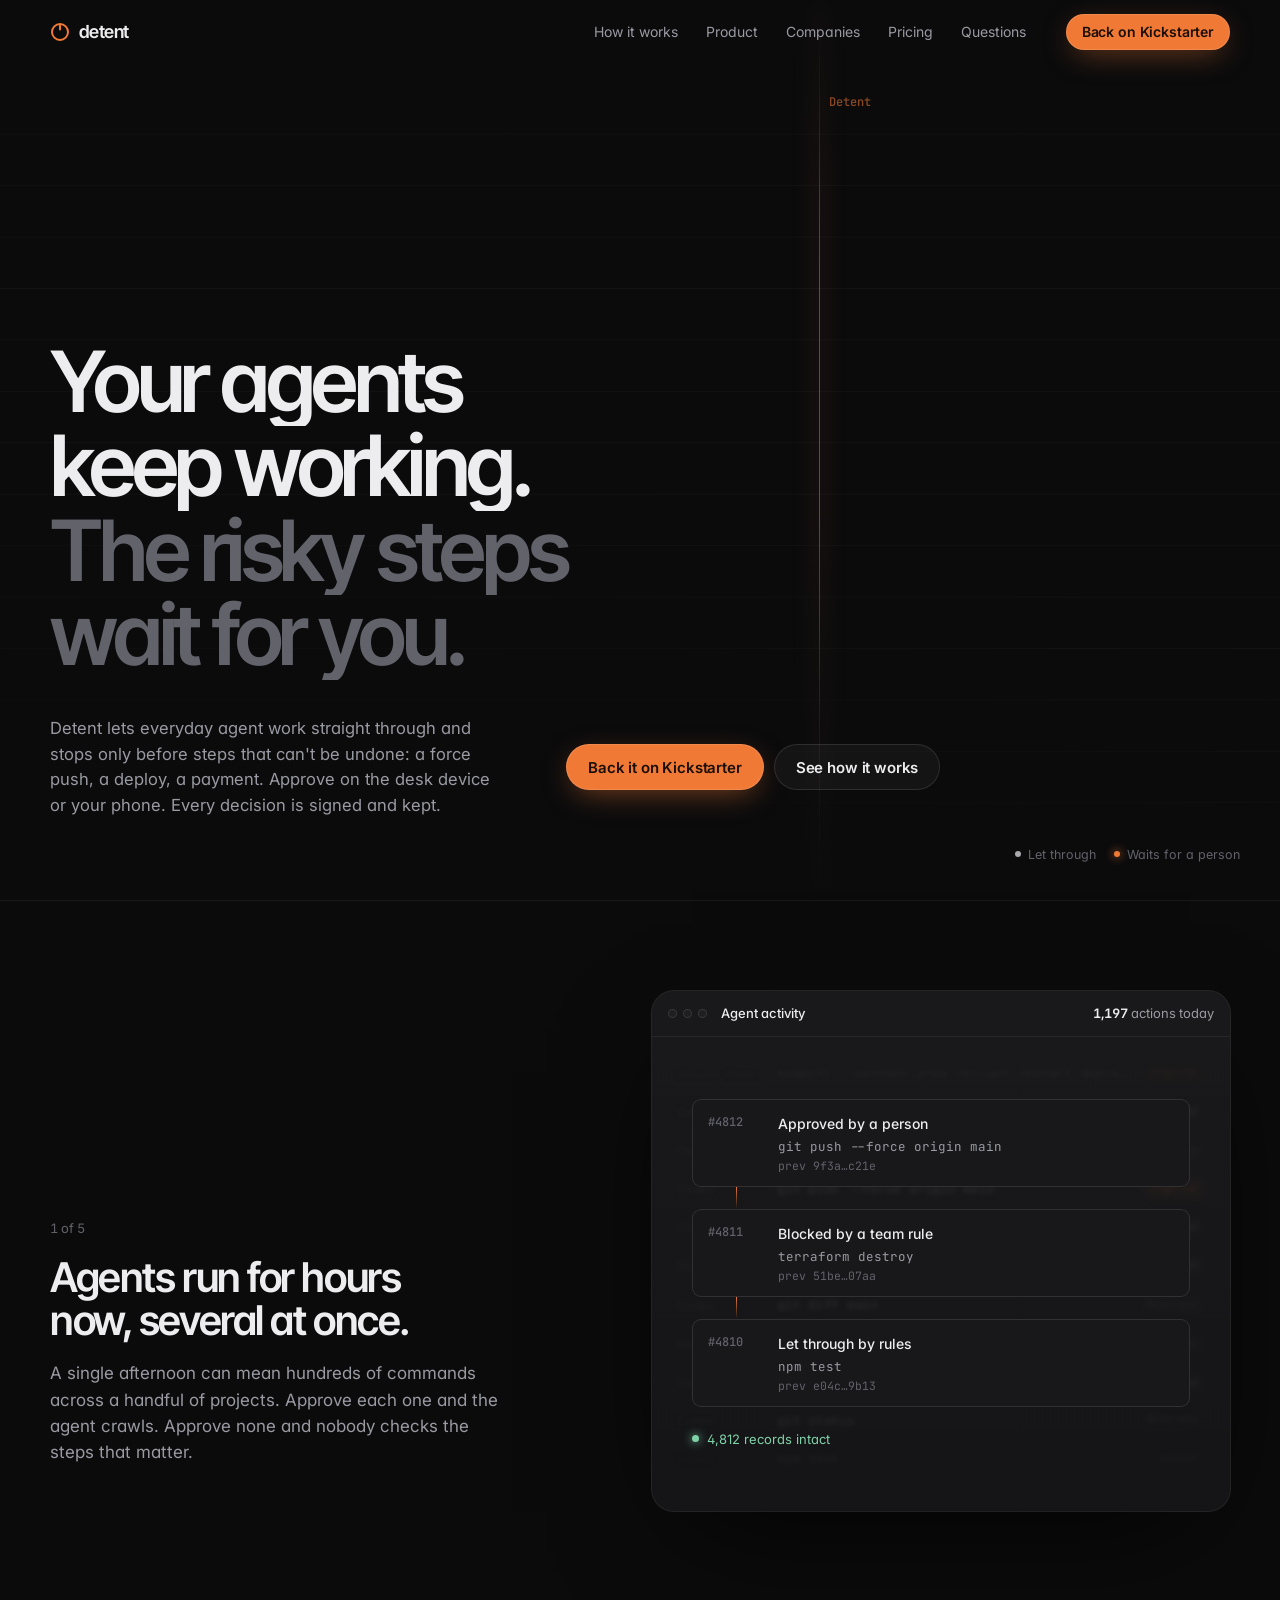
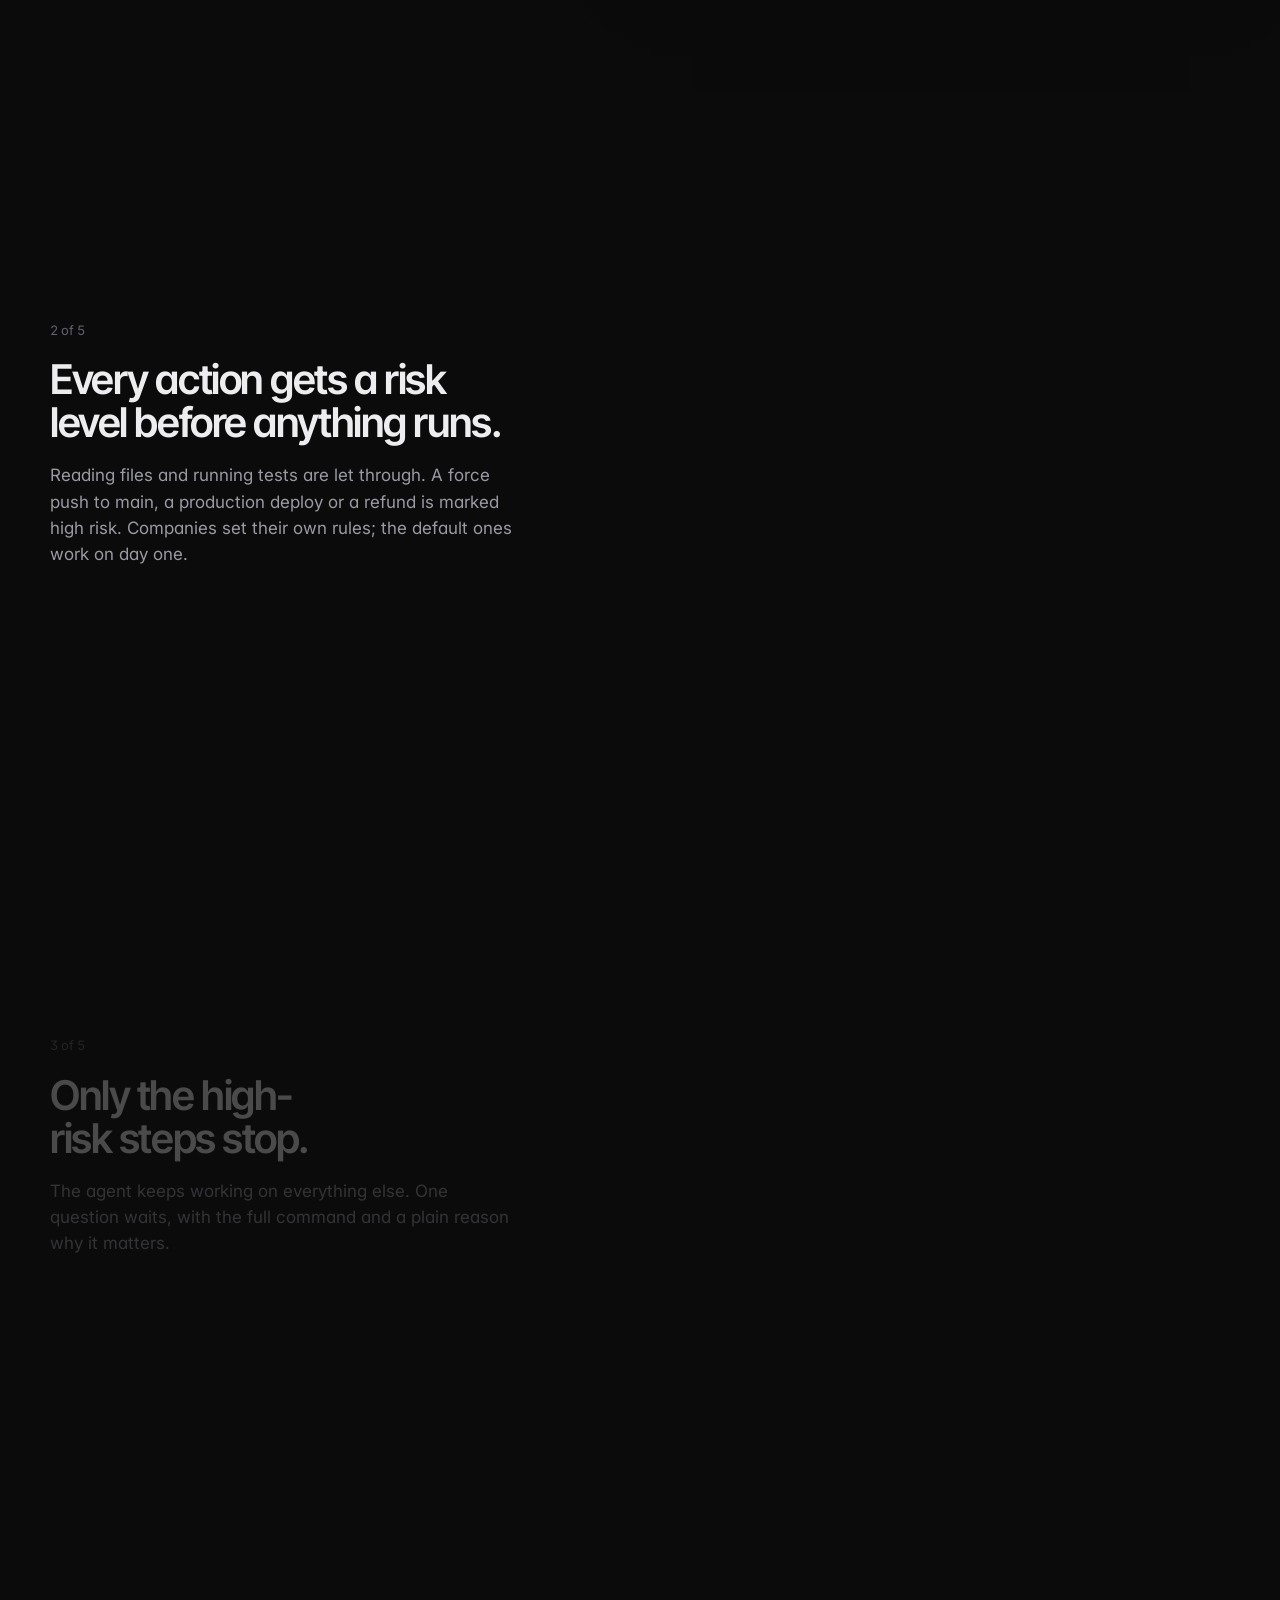
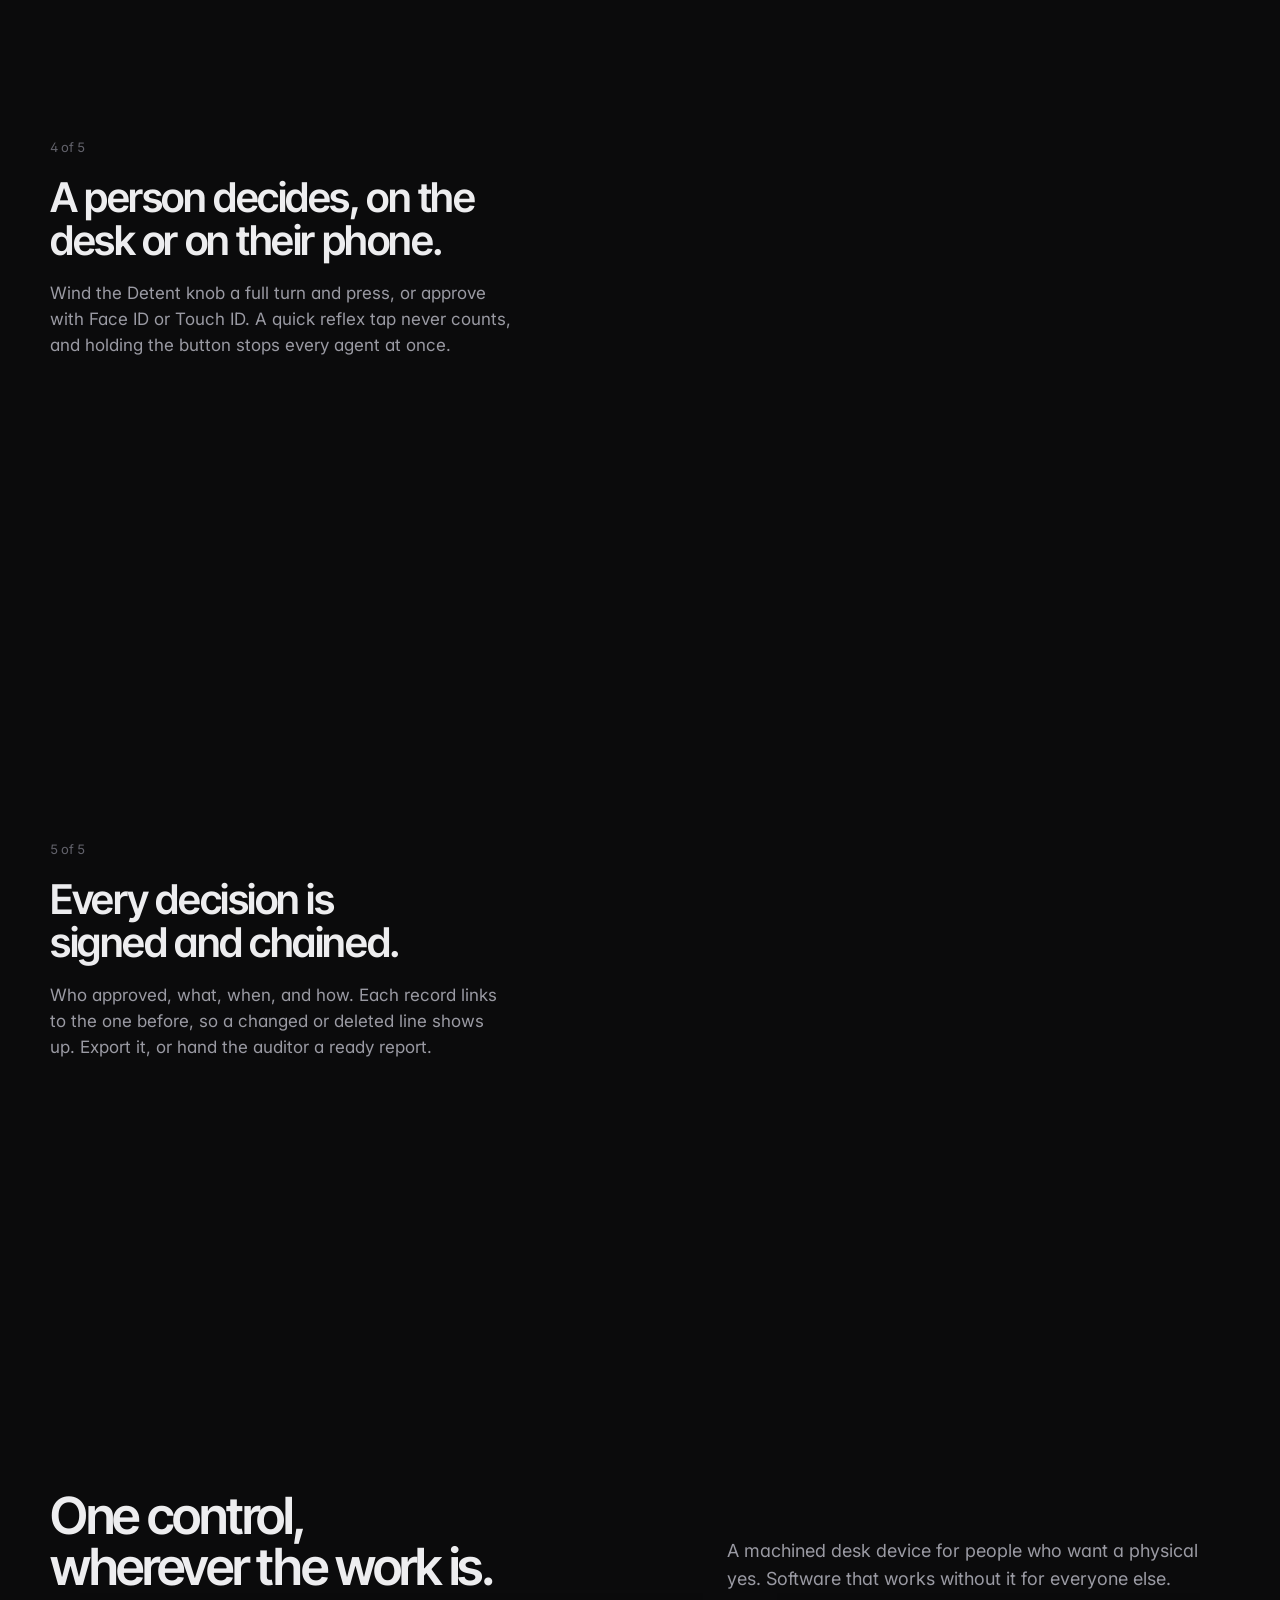
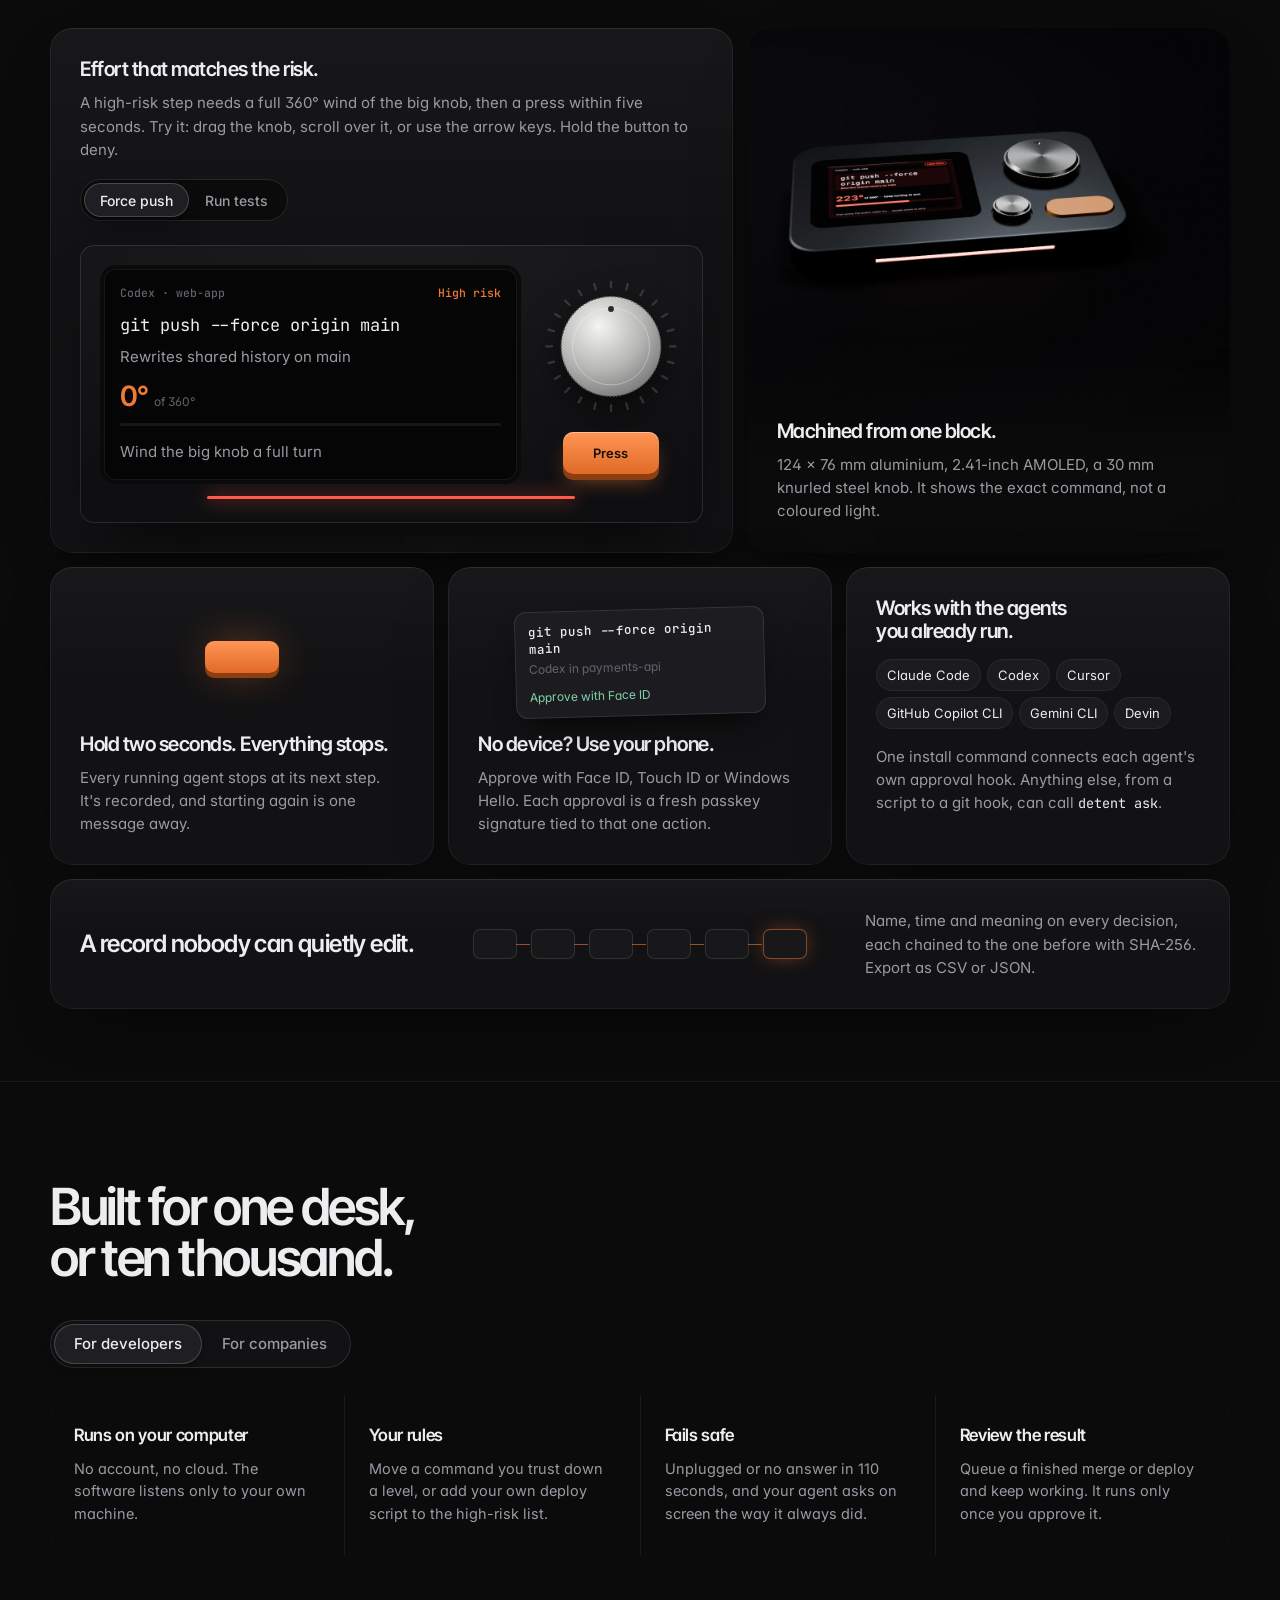
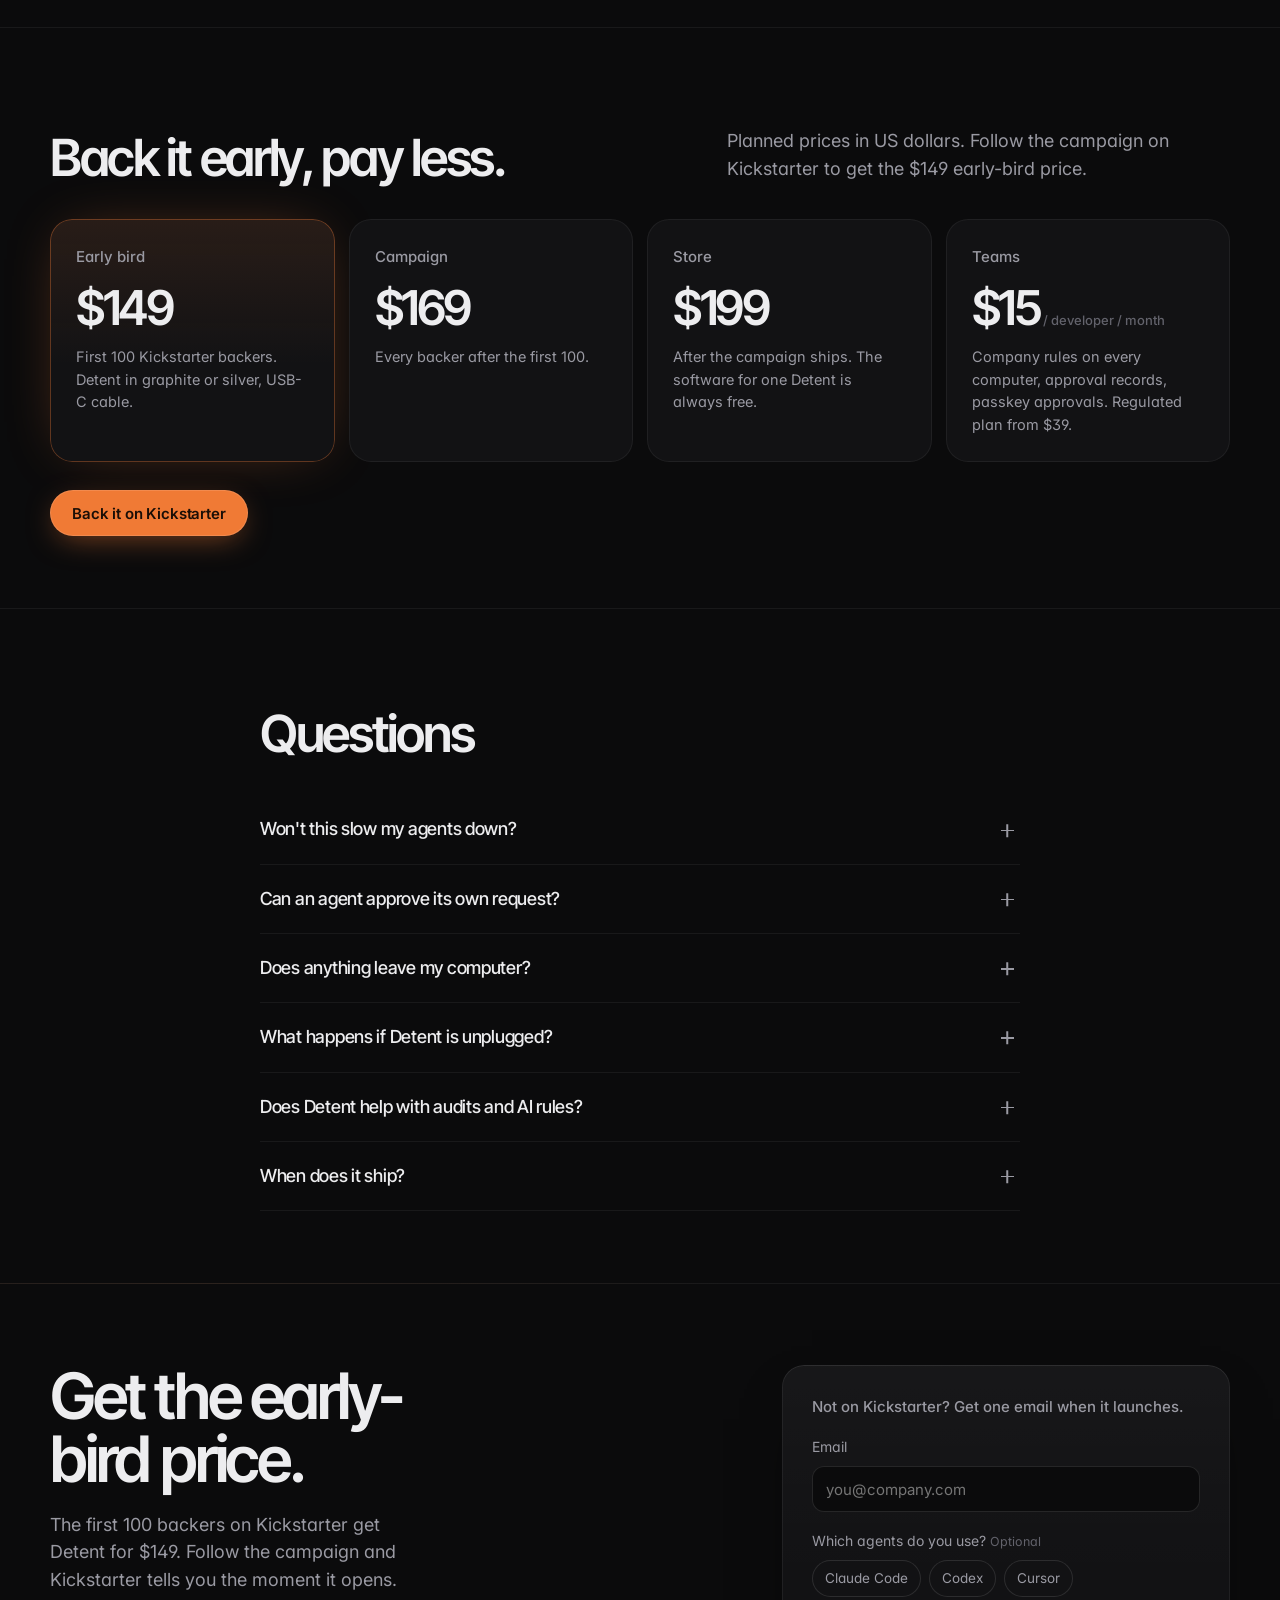
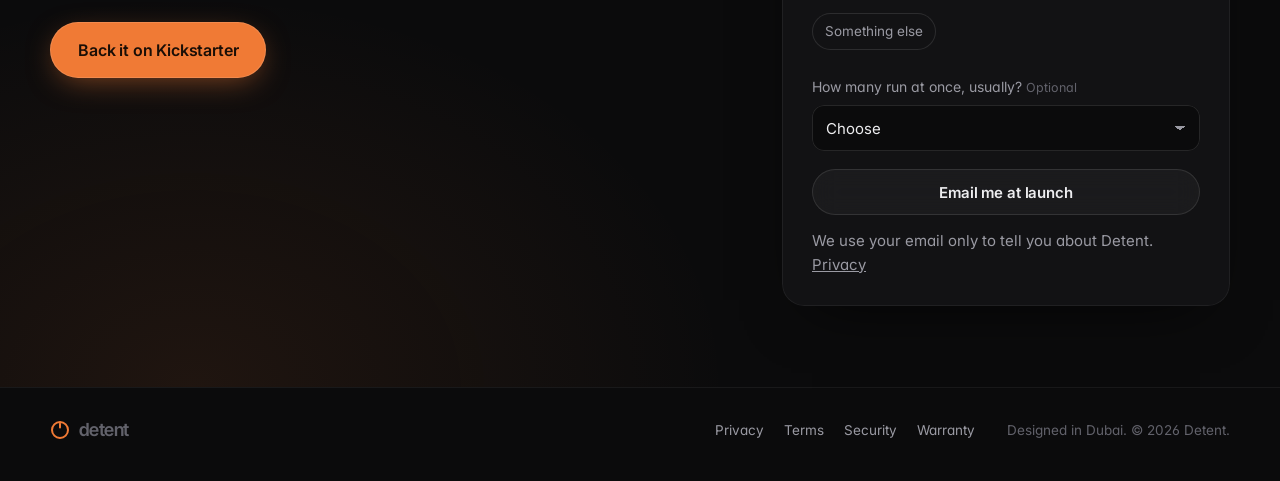
==== commit 5f68c115: "Kickstarter buttons, two-tone favicon, sections fit the screen Co-Authored-By: Claude Opus 5.5 <nore" ====
--- a/index.html
+++ b/index.html
@@ -11,7 +11,7 @@
 <meta property="og:url" content="https://detentdesk.com/">
 <meta property="og:image" content="https://detentdesk.com/img/hero_graphite.webp">
 <meta name="theme-color" content="#0B0B0C">
-<link rel="icon" href="data:image/svg+xml,%3Csvg xmlns='http://www.w3.org/2000/svg' viewBox='0 0 20 20'%3E%3Ccircle cx='10' cy='10' r='8' fill='none' stroke='%23F07A35' stroke-width='2'/%3E%3Cline x1='10' y1='3.5' x2='10' y2='7.5' stroke='%23F07A35' stroke-width='2' stroke-linecap='round'/%3E%3C/svg%3E">
+<link rel="icon" href="data:image/svg+xml,%3Csvg xmlns='http://www.w3.org/2000/svg' viewBox='0 0 32 32'%3E%3Crect width='32' height='32' rx='8' fill='%230B0B0C'/%3E%3Cpath d='M10.4 10.4a8.6 8.6 0 1 0 11.2 0' fill='none' stroke='%23F07A35' stroke-width='3' stroke-linecap='round'/%3E%3Cline x1='16' y1='6.5' x2='16' y2='15' stroke='%23FFFFFF' stroke-width='3' stroke-linecap='round'/%3E%3C/svg%3E">
 <link rel="preconnect" href="https://fonts.googleapis.com">
 <link rel="preconnect" href="https://fonts.gstatic.com" crossorigin>
 <link rel="stylesheet" href="https://fonts.googleapis.com/css2?family=Inter+Tight:wght@500;600;700&family=Inter:wght@400;500;600&family=JetBrains+Mono:wght@400;500&display=swap">
@@ -33,7 +33,7 @@
       <a href="#pricing">Pricing</a>
       <a href="#faq">Questions</a>
     </nav>
-    <a class="btn btn--sm" href="#waitlist">Join the waitlist</a>
+    <a class="btn btn--sm" data-ks href="#waitlist">Back on Kickstarter</a>
     <button class="nav__menu" id="menu" type="button" aria-expanded="false" aria-controls="nav-links"><span></span><span></span><span class="sr">Menu</span></button>
   </div>
 </header>
@@ -54,7 +54,7 @@
     <div class="hero__foot">
       <p class="hero__lede">Detent lets everyday agent work straight through and stops only before steps that can't be undone: a force push, a deploy, a payment. Approve on the desk device or your phone. Every decision is signed and kept.</p>
       <div class="hero__cta">
-        <a class="btn" href="#waitlist">Join the waitlist</a>
+        <a class="btn" data-ks href="#waitlist">Back it on Kickstarter</a>
         <a class="btn btn--ghost" href="#story">See how it works</a>
       </div>
     </div>
@@ -276,7 +276,7 @@
   <div class="wrap">
     <header class="head" data-reveal>
       <h2 id="pricing-title">Back it early, pay less.</h2>
-      <p>Planned prices in US dollars. Nothing is for sale yet, and joining the waitlist costs nothing.</p>
+      <p>Planned prices in US dollars. Follow the campaign on Kickstarter to get the $149 early-bird price.</p>
     </header>
     <div class="prices">
       <article class="price price--lead" data-reveal data-glow>
@@ -296,6 +296,7 @@
         <p>Company rules on every computer, approval records, passkey approvals. Regulated plan from $39.</p>
       </article>
     </div>
+    <p class="prices__cta" data-reveal><a class="btn" data-ks href="#waitlist">Back it on Kickstarter</a></p>
   </div>
 </section>
 
@@ -309,7 +310,7 @@
       <details><summary>Does anything leave my computer?</summary><div><p>Not for individuals: there is no account and no cloud service. Companies connect computers to their own Detent server, which they can run inside their own network.</p></div></details>
       <details><summary>What happens if Detent is unplugged?</summary><div><p>Nothing changes for your agent. If nobody answers within 110 seconds, it shows its normal approval prompt on screen.</p></div></details>
       <details><summary>Does Detent help with audits and AI rules?</summary><div><p>It keeps the record auditors ask for: the person's name, the date and time, and what the decision meant, each line chained to the one before. Holding the button to stop every agent is the kind of stop control the EU AI Act describes. Detent is one control, not a certificate; what applies to you depends on your company.</p></div></details>
-      <details><summary>When does it ship?</summary><div><p>The working prototype is being built now. The Kickstarter follows once developers have used it daily, and the waitlist hears the date first.</p></div></details>
+      <details><summary>When does it ship?</summary><div><p>The working prototype is being built now. The Kickstarter follows once developers have used it daily. Follow the Kickstarter page to hear the date first.</p></div></details>
     </div>
   </div>
 </section>
@@ -319,10 +320,12 @@
   <div class="wrap waitlist__grid">
     <div data-reveal>
       <h2 id="wl-title">Get the early-bird price.</h2>
-      <p class="waitlist__lede">The waitlist hears first when the campaign opens, while the $149 spots are still there.</p>
+      <p class="waitlist__lede">The first 100 backers on Kickstarter get Detent for $149. Follow the campaign and Kickstarter tells you the moment it opens.</p>
+      <a class="btn btn--lg" data-ks href="#waitlist">Back it on Kickstarter</a>
     </div>
     <div class="wl card" data-reveal data-glow>
       <form class="wl__form" id="wl-form" novalidate>
+        <p class="wl__intro">Not on Kickstarter? Get one email when it launches.</p>
         <div class="field">
           <label for="wl-email">Email</label>
           <input id="wl-email" name="email" type="email" inputmode="email" autocomplete="email" maxlength="254" placeholder="you@company.com" required aria-describedby="wl-email-msg">
@@ -341,7 +344,7 @@
           <label for="wl-runs">How many run at once, usually? <span class="opt">Optional</span></label>
           <select id="wl-runs" name="runs"><option value="">Choose</option><option value="1">One</option><option value="2-3">Two or three</option><option value="4+">Four or more</option></select>
         </div>
-        <button class="btn btn--wide" id="wl-submit" type="submit">Join the waitlist</button>
+        <button class="btn btn--ghost btn--wide" id="wl-submit" type="submit">Email me at launch</button>
         <p class="wl__status" id="wl-status" role="status" aria-live="polite"></p>
         <p class="wl__fine">We use your email only to tell you about Detent. <a href="privacy.html">Privacy</a></p>
       </form>
--- a/css/v2.css
+++ b/css/v2.css
@@ -26,7 +26,7 @@
 }
 
 *, *::before, *::after { box-sizing: border-box; }
-html { -webkit-text-size-adjust: 100%; scroll-behavior: smooth; scroll-padding-top: 72px; }
+html { -webkit-text-size-adjust: 100%; scroll-behavior: smooth; scroll-padding-top: 0; }
 body { margin: 0; background: var(--bg); color: var(--text); font: 400 16px/1.55 var(--body); -webkit-font-smoothing: antialiased; font-feature-settings: "ss01", "cv11"; overflow-x: hidden; }
 img { max-width: 100%; display: block; }
 a { color: inherit; }
@@ -180,10 +180,10 @@
 }
 
 /* ------------------------------------------------------------------ sections */
-.section { padding: clamp(80px, 12vh, 140px) 0; }
+.section { padding: clamp(88px, 11vh, 120px) 0 clamp(56px, 8vh, 96px); }
 .section--line { border-top: 1px solid var(--line); }
-.head { max-width: 40rem; margin-bottom: clamp(36px, 5vw, 56px); }
-.head h2 { font-size: clamp(34px, 4.6vw, 64px); line-height: 1; letter-spacing: -.045em; }
+.head { max-width: 40rem; margin-bottom: clamp(28px, 4vh, 48px); }
+.head h2 { font-size: clamp(32px, 4vw, 56px); line-height: 1; letter-spacing: -.045em; }
 .head p { margin-top: 18px; color: var(--dim); font-size: 18px; max-width: 46ch; }
 
 /* reveal: stagger in 20ms steps */
@@ -340,7 +340,7 @@
 .faq details.is-open > div > p { padding-bottom: 24px; }
 
 /* ------------------------------------------------------------------ waitlist */
-.waitlist { padding: clamp(80px, 12vh, 140px) 0; border-top: 1px solid var(--line); background: radial-gradient(60% 80% at 15% 100%, rgba(240,122,53,.09), transparent 70%); }
+.waitlist { padding: clamp(64px, 9vh, 112px) 0; border-top: 1px solid var(--line); background: radial-gradient(60% 80% at 15% 100%, rgba(240,122,53,.09), transparent 70%); }
 .waitlist__grid { display: grid; grid-template-columns: minmax(0, 1fr) minmax(0, 28rem); gap: 48px; align-items: start; }
 .waitlist h2 { font-size: clamp(36px, 5vw, 68px); line-height: .98; letter-spacing: -.05em; max-width: 10ch; }
 .waitlist__lede { margin-top: 20px; color: var(--dim); font-size: 18px; max-width: 34ch; }
@@ -381,3 +381,20 @@
   [data-reveal] { opacity: 1; transform: none; }
   .hero__title .line > span { transform: none; }
 }
+
+/* ------------------------------------------------------------------ fit sections to the screen */
+@media (min-width: 900px) {
+  .head { max-width: none; display: grid; grid-template-columns: minmax(0, 1.25fr) minmax(0, 1fr); gap: 48px; align-items: end; }
+  .head p { margin-top: 0; justify-self: end; }
+}
+@media (min-width: 900px) and (max-height: 860px) {
+  .card--demo { gap: 16px; }
+  .card--demo .card__copy p { font-size: 14.5px; }
+  .card--device { min-height: 0; }
+  .head h2 { font-size: clamp(30px, 3.5vw, 50px); }
+  .card--demo { padding: 22px 26px; }
+}
+.prices__cta { margin-top: 28px; }
+.btn--lg { margin-top: 28px; height: 56px; padding: 0 28px; font-size: 16px; }
+.wl__intro { color: var(--text); font-weight: 500; margin-bottom: 18px; }
+h1, h2, h3 { text-wrap: balance; }
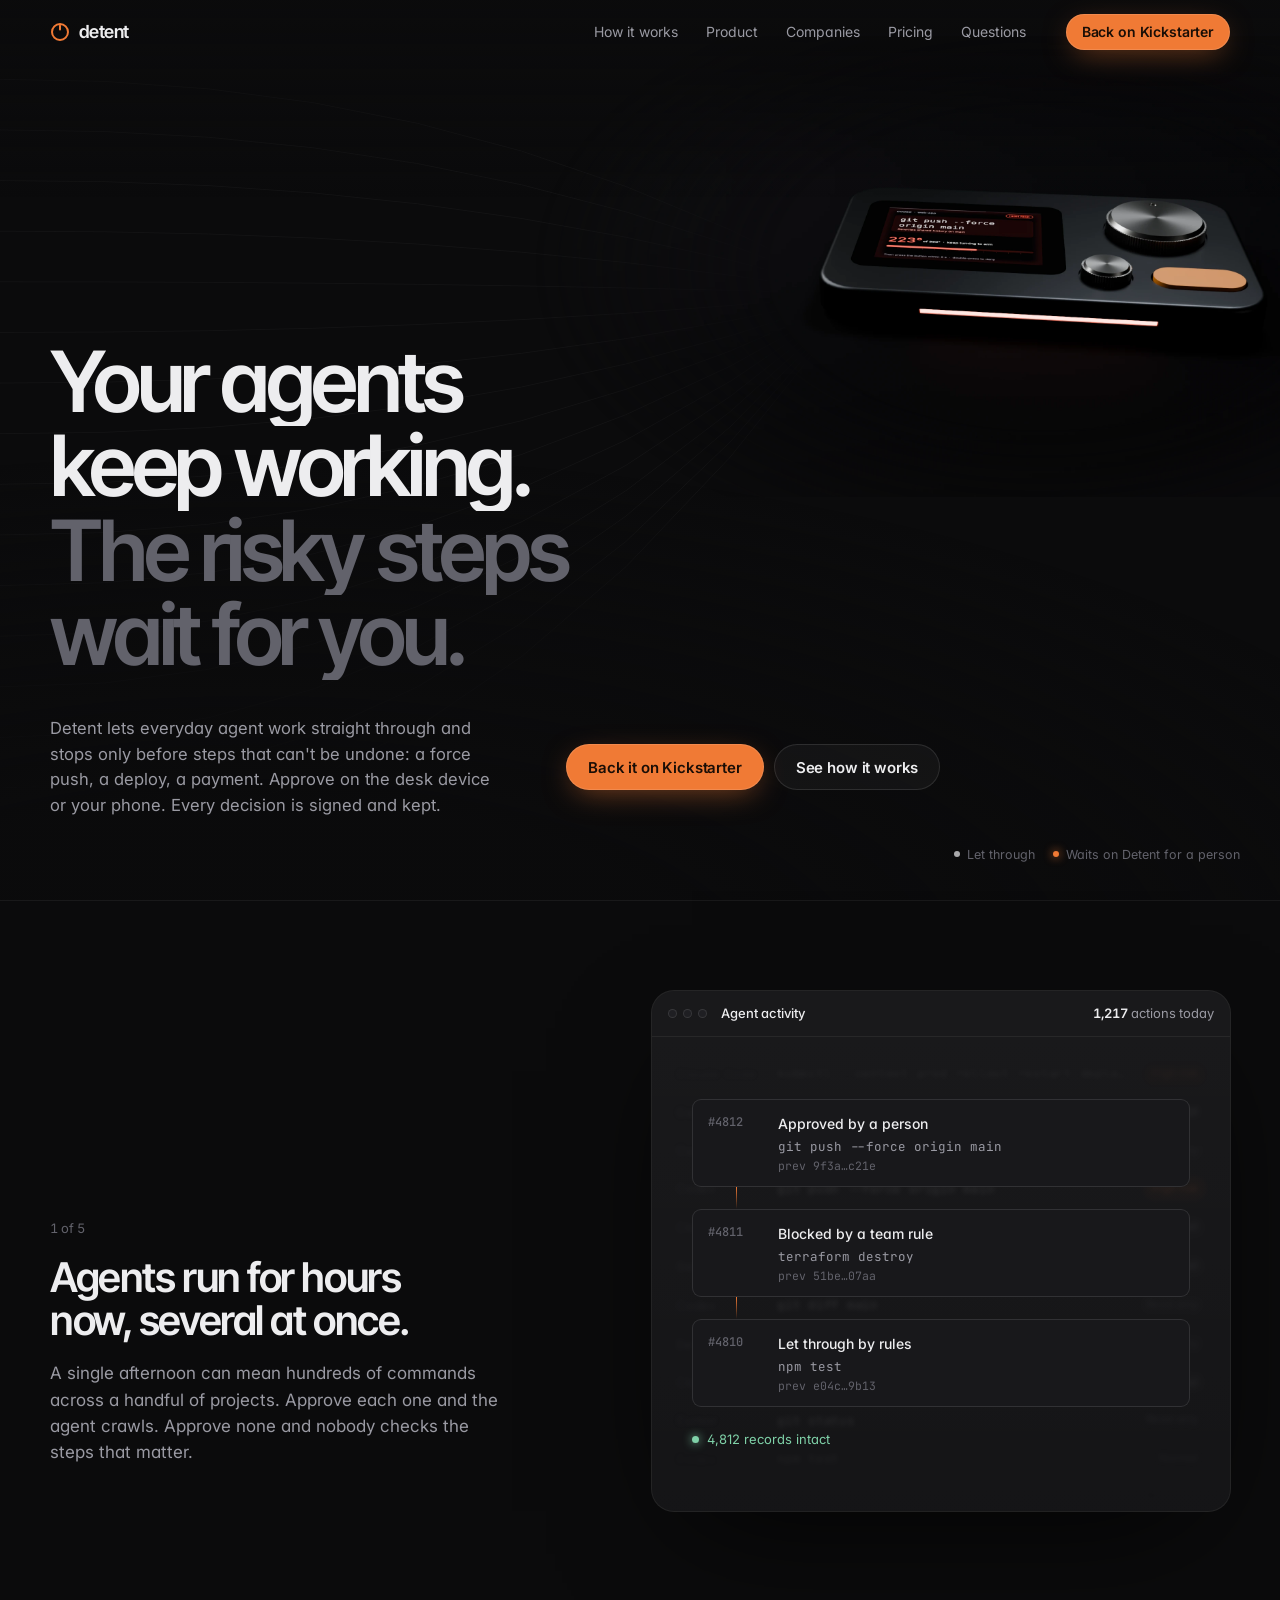
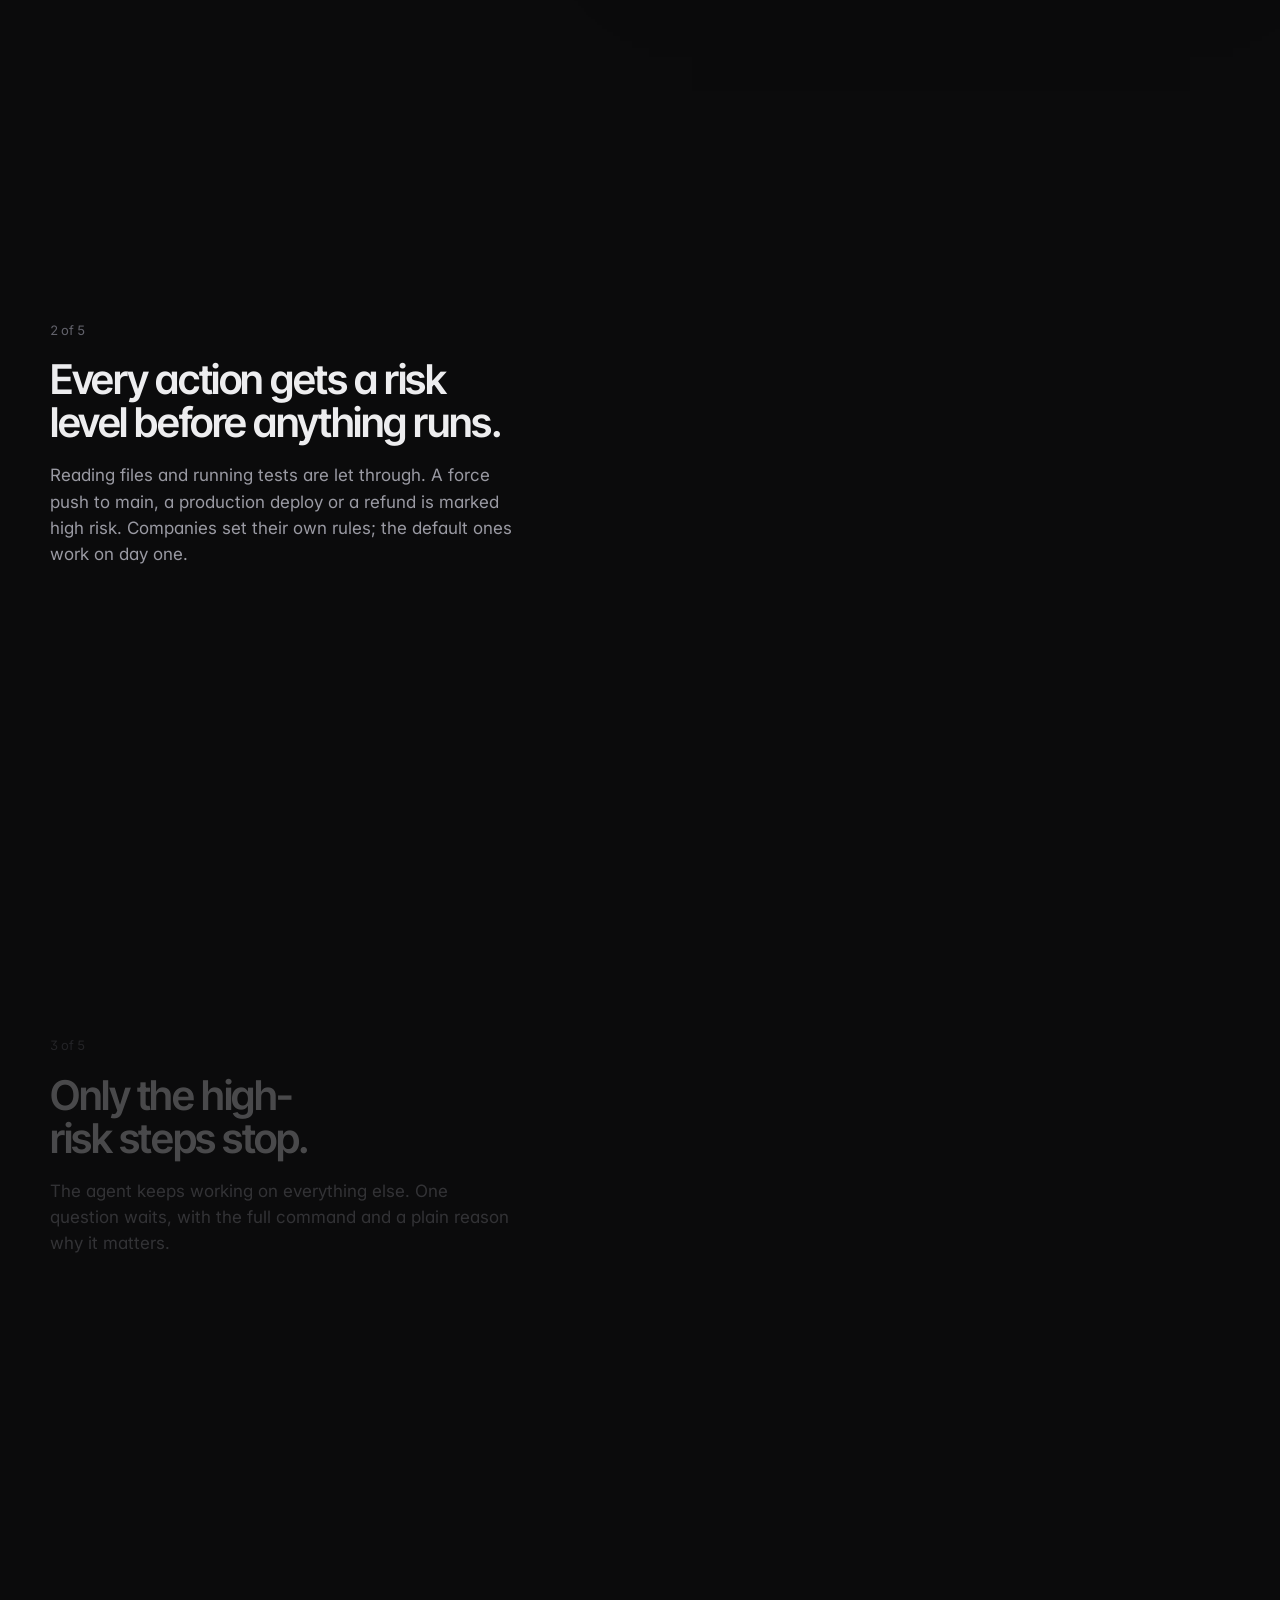
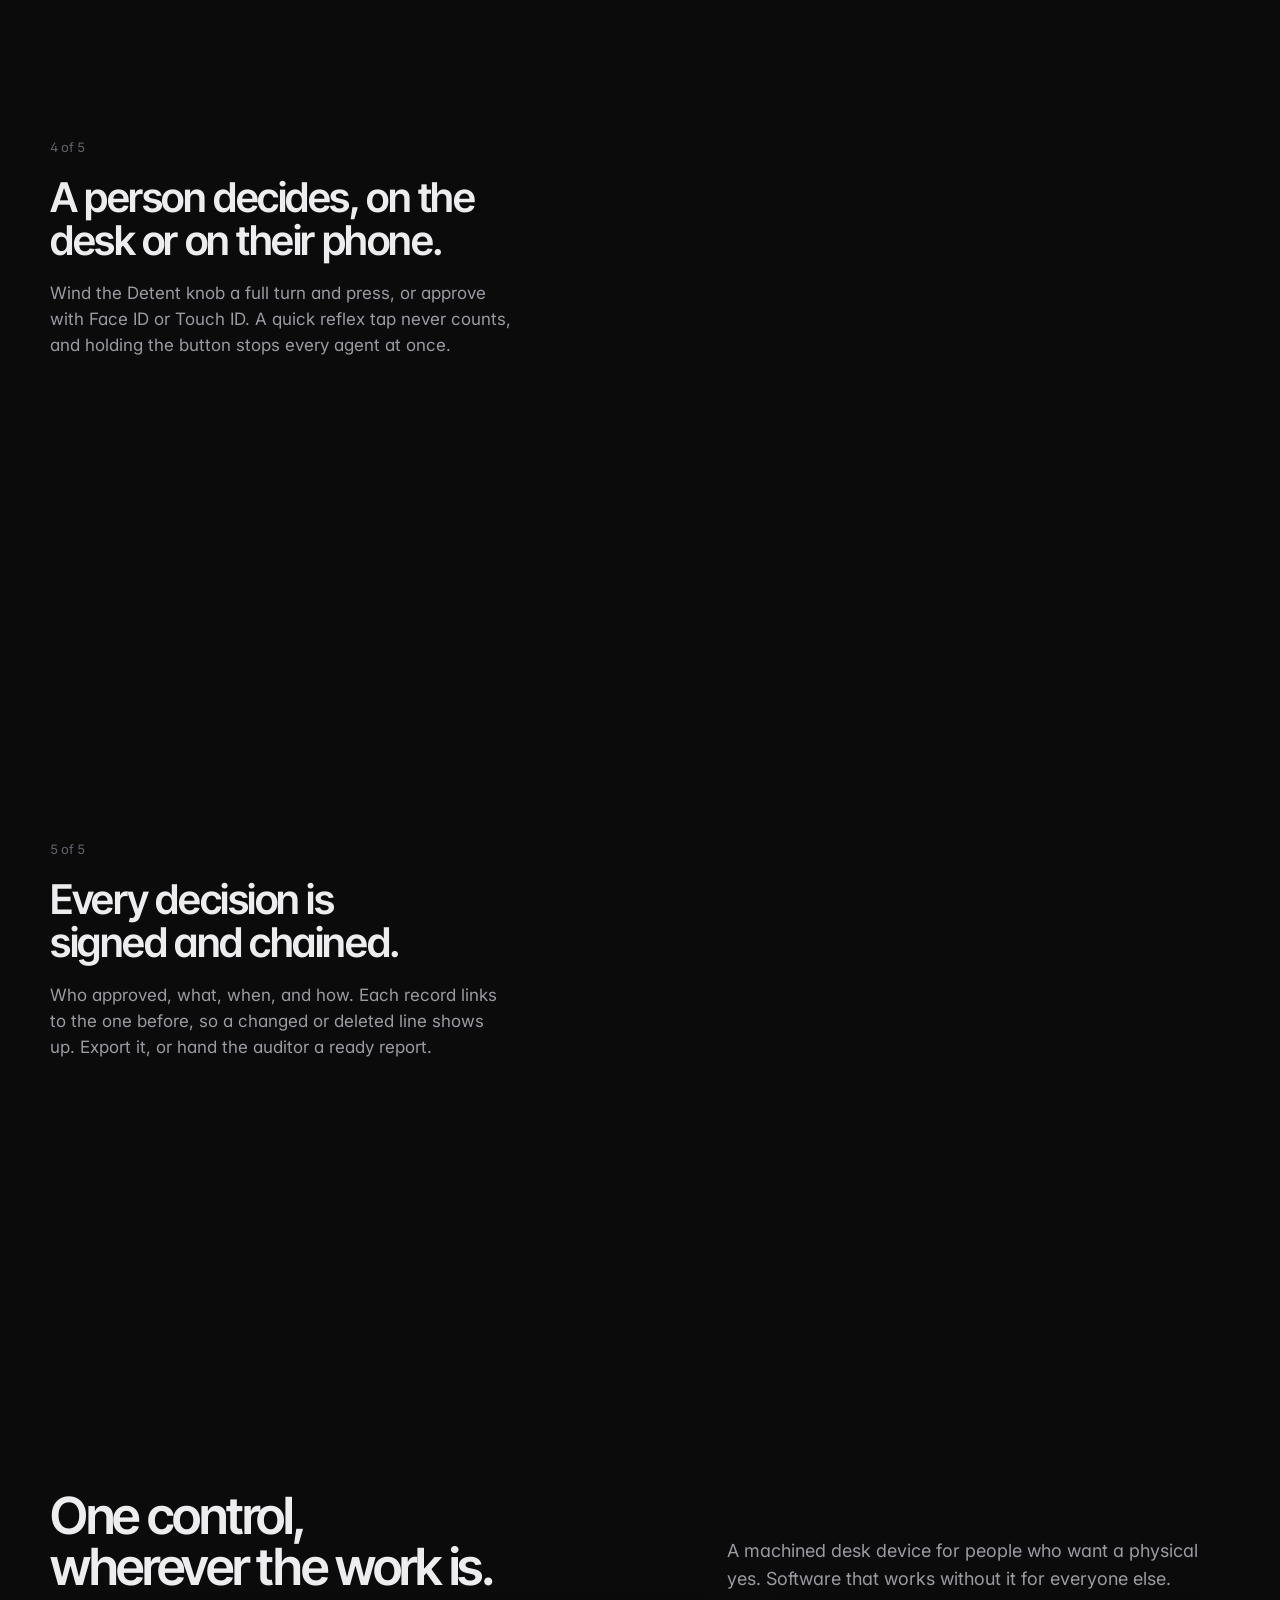
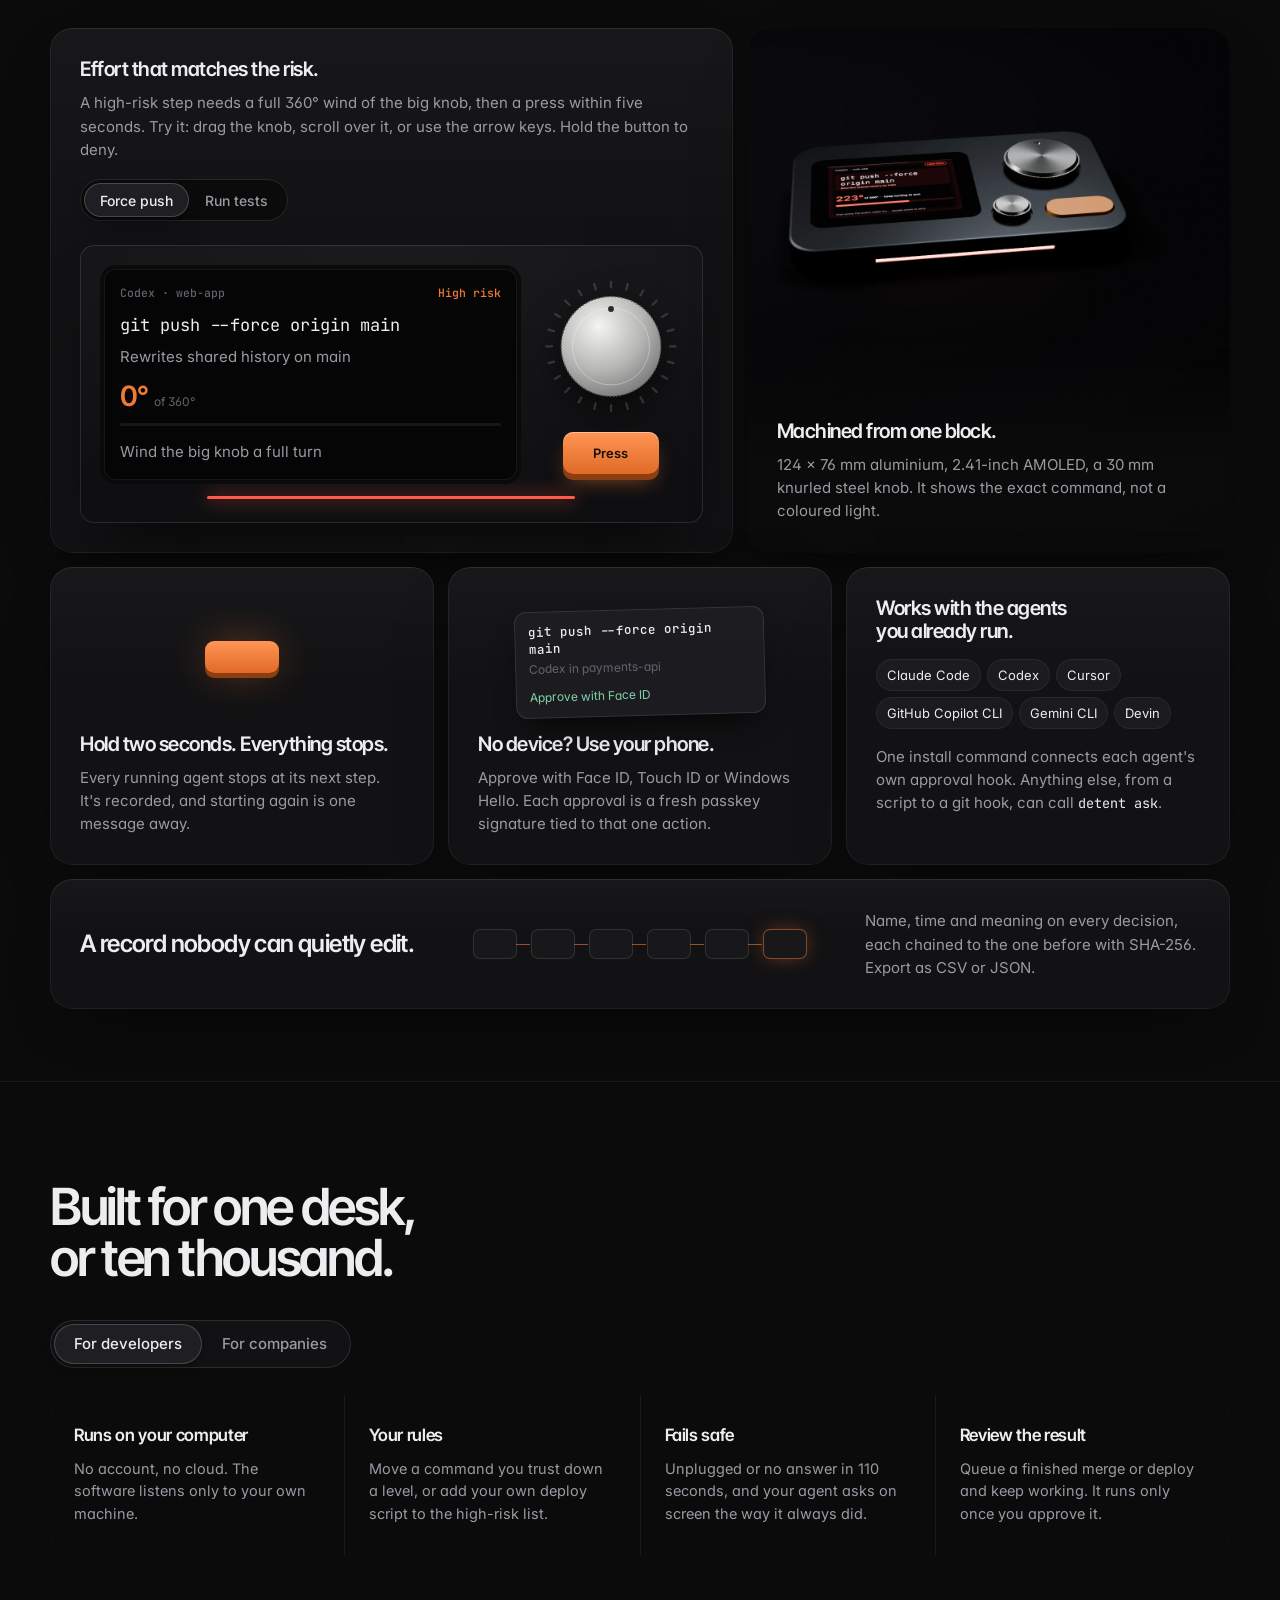
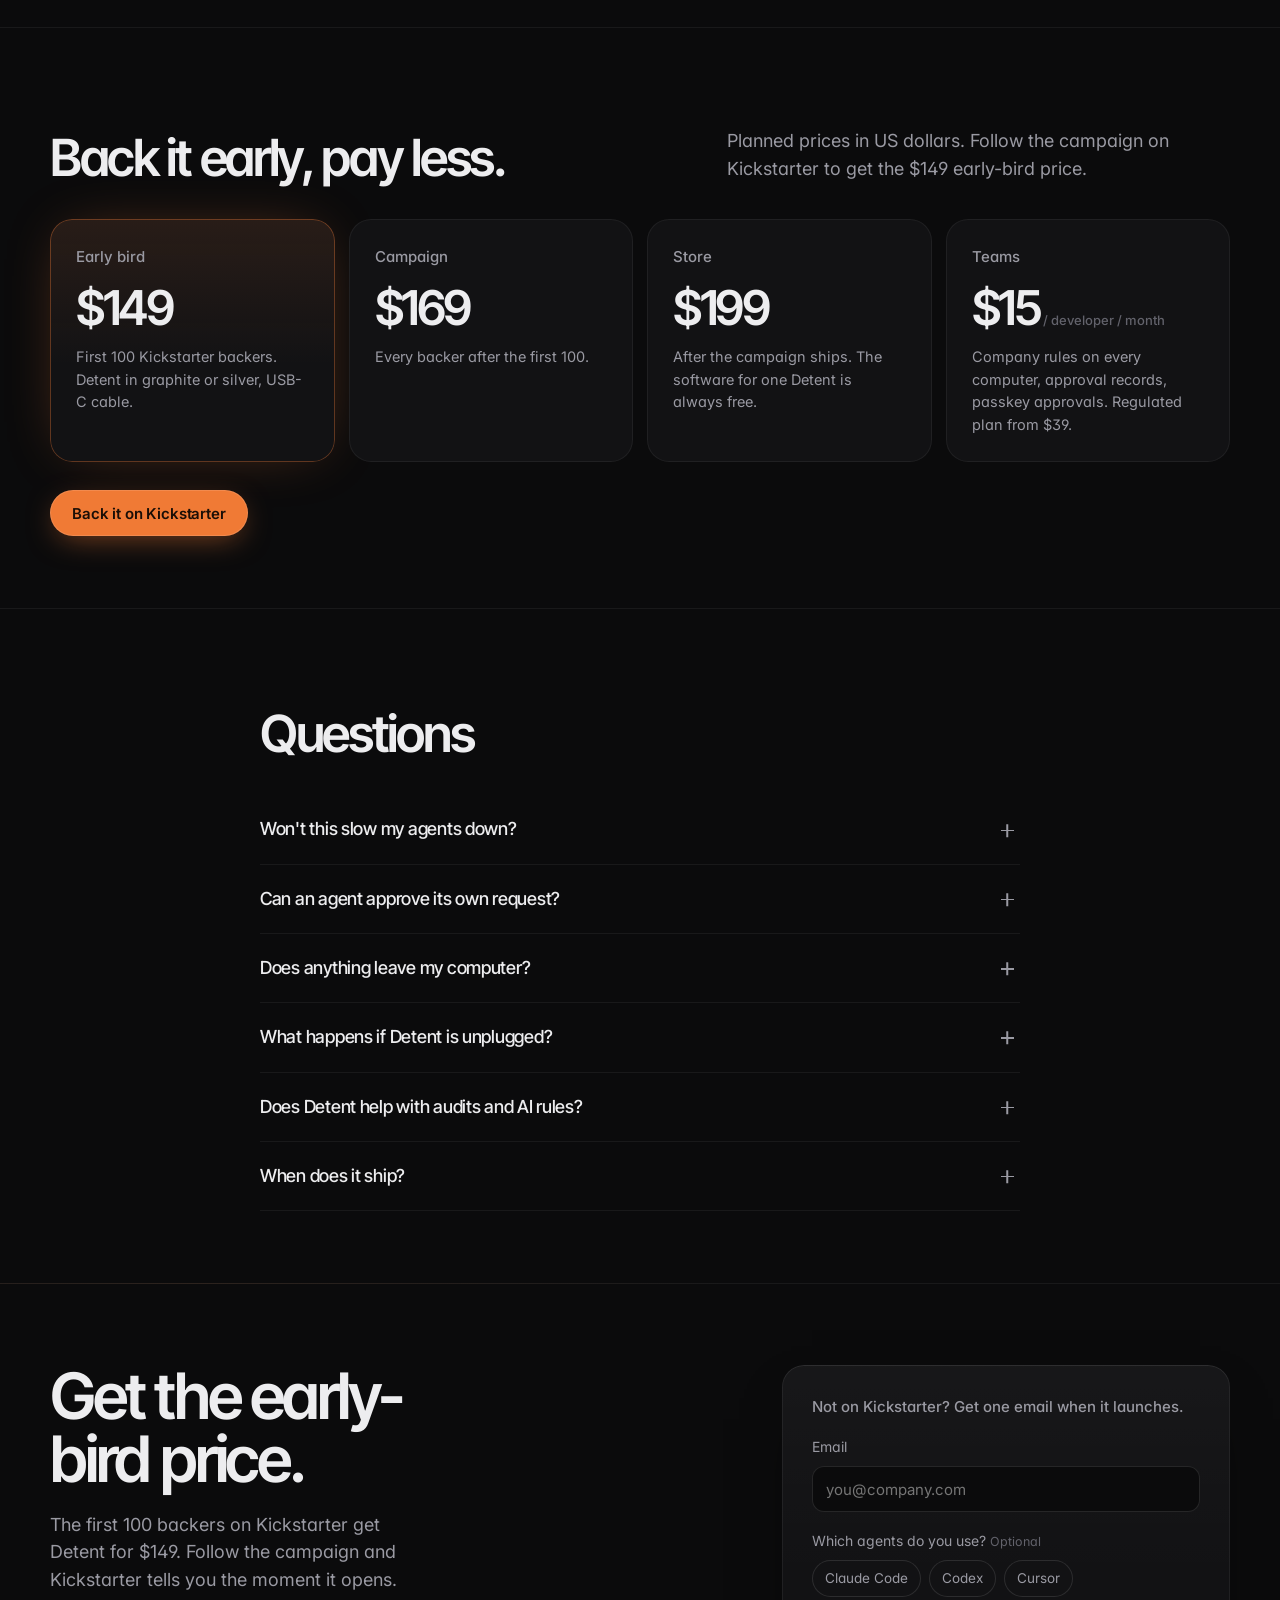
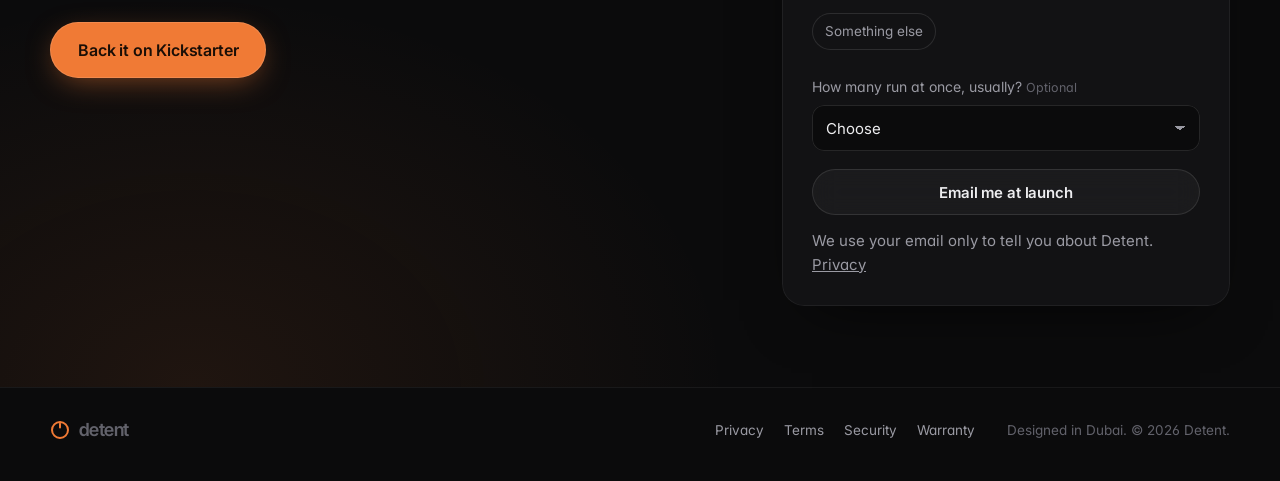
==== commit b96b1ec7: "Hero: agent lanes run into the Detent, light strip reacts; transparent favicon Co-Authored-By: Claud" ====
--- a/index.html
+++ b/index.html
@@ -11,7 +11,7 @@
 <meta property="og:url" content="https://detentdesk.com/">
 <meta property="og:image" content="https://detentdesk.com/img/hero_graphite.webp">
 <meta name="theme-color" content="#0B0B0C">
-<link rel="icon" href="data:image/svg+xml,%3Csvg xmlns='http://www.w3.org/2000/svg' viewBox='0 0 32 32'%3E%3Crect width='32' height='32' rx='8' fill='%230B0B0C'/%3E%3Cpath d='M10.4 10.4a8.6 8.6 0 1 0 11.2 0' fill='none' stroke='%23F07A35' stroke-width='3' stroke-linecap='round'/%3E%3Cline x1='16' y1='6.5' x2='16' y2='15' stroke='%23FFFFFF' stroke-width='3' stroke-linecap='round'/%3E%3C/svg%3E">
+<link rel="icon" href="data:image/svg+xml,%3Csvg xmlns='http://www.w3.org/2000/svg' viewBox='0 0 32 32'%3E%3Cpath d='M9.6 9.6a9.6 9.6 0 1 0 12.8 0' fill='none' stroke='%23F07A35' stroke-width='3.4' stroke-linecap='round'/%3E%3Cline x1='16' y1='4.5' x2='16' y2='15' stroke='%23FFFFFF' stroke-width='3.4' stroke-linecap='round'/%3E%3C/svg%3E">
 <link rel="preconnect" href="https://fonts.googleapis.com">
 <link rel="preconnect" href="https://fonts.gstatic.com" crossorigin>
 <link rel="stylesheet" href="https://fonts.googleapis.com/css2?family=Inter+Tight:wght@500;600;700&family=Inter:wght@400;500;600&family=JetBrains+Mono:wght@400;500&display=swap">
@@ -43,7 +43,10 @@
 <!-- ================================================================ hero -->
 <section class="hero" id="top" aria-labelledby="hero-title">
   <canvas class="hero__field" id="field" aria-hidden="true"></canvas>
-  <div class="hero__gate" aria-hidden="true"><span>Detent</span></div>
+  <div class="hero__device" aria-hidden="true">
+    <img src="img/bg_wide.webp" width="2400" height="1350" alt="" fetchpriority="high">
+    <span class="hero__strip"></span>
+  </div>
   <div class="hero__in">
     <h1 class="hero__title" id="hero-title">
       <span class="line"><span>Your agents</span></span>
@@ -61,7 +64,7 @@
   </div>
   <div class="hero__legend" aria-hidden="true">
     <span><i class="dot"></i>Let through</span>
-    <span><i class="dot dot--risk"></i>Waits for a person</span>
+    <span><i class="dot dot--risk"></i>Waits on Detent for a person</span>
   </div>
 </section>
 
--- a/css/v2.css
+++ b/css/v2.css
@@ -398,3 +398,19 @@
 .btn--lg { margin-top: 28px; height: 56px; padding: 0 28px; font-size: 16px; }
 .wl__intro { color: var(--text); font-weight: 500; margin-bottom: 18px; }
 h1, h2, h3 { text-wrap: balance; }
+
+/* ------------------------------------------------------------------ hero device: the lanes run into it */
+.hero__device { position: absolute; z-index: -1; right: -2vw; top: 4vh; width: min(64vw, 1320px); aspect-ratio: 16 / 9; pointer-events: none;
+  -webkit-mask-image: radial-gradient(ellipse 62% 64% at 68% 50%, #000 52%, transparent 100%); mask-image: radial-gradient(ellipse 62% 64% at 68% 50%, #000 52%, transparent 100%);
+  opacity: 0; transform: translateY(14px) scale(.985); animation: devIn 1.6s var(--ease) .15s forwards; }
+.hero__device img { width: 100%; height: 100%; object-fit: cover; display: block; }
+/* light strip on the front edge: orange while a step waits, green when approved */
+.hero__strip { position: absolute; left: 53%; width: 29.2%; top: 58.9%; height: 1%; transform: rotate(3.1deg); transform-origin: 0 50%; border-radius: 99px; background: #F07A35; mix-blend-mode: screen; opacity: 0; filter: blur(.5px); box-shadow: 0 0 18px 4px rgba(240,122,53,.7), 0 0 60px 10px rgba(240,122,53,.35); transition: opacity .5s var(--ease), background .4s var(--ease), box-shadow .4s var(--ease); }
+.hero.is-waiting .hero__strip { opacity: .95; animation: breathe 1.4s ease-in-out infinite; }
+.hero.is-ok .hero__strip { opacity: .9; background: #7FD1A8; box-shadow: 0 0 18px 4px rgba(127,209,168,.6), 0 0 60px 10px rgba(127,209,168,.3); }
+@keyframes devIn { to { opacity: 1; transform: none; } }
+.hero__gate { display: none; }
+@media (max-width: 860px) {
+  .hero__device { width: 175vw; right: auto; left: -68vw; top: 56px; }
+}
+@media (prefers-reduced-motion: reduce) { .hero__device { opacity: 1; transform: none; animation: none; } }
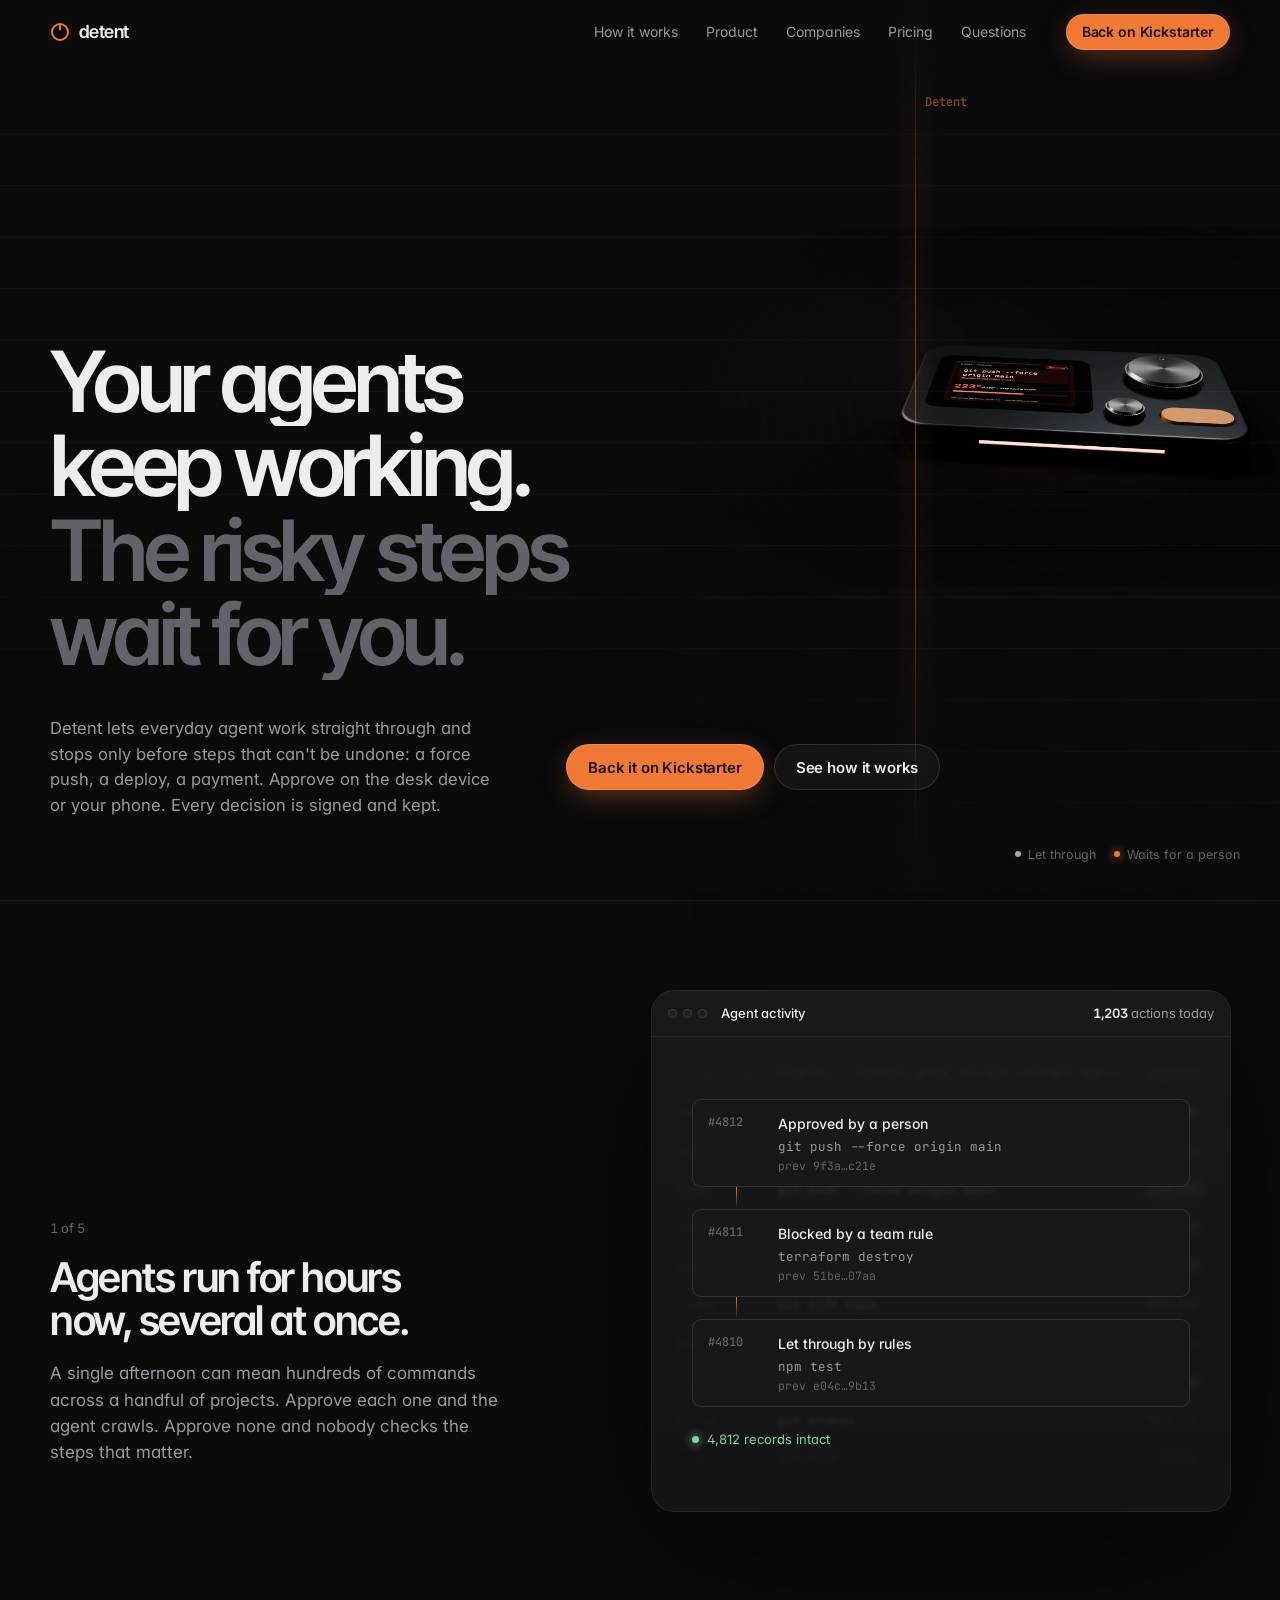
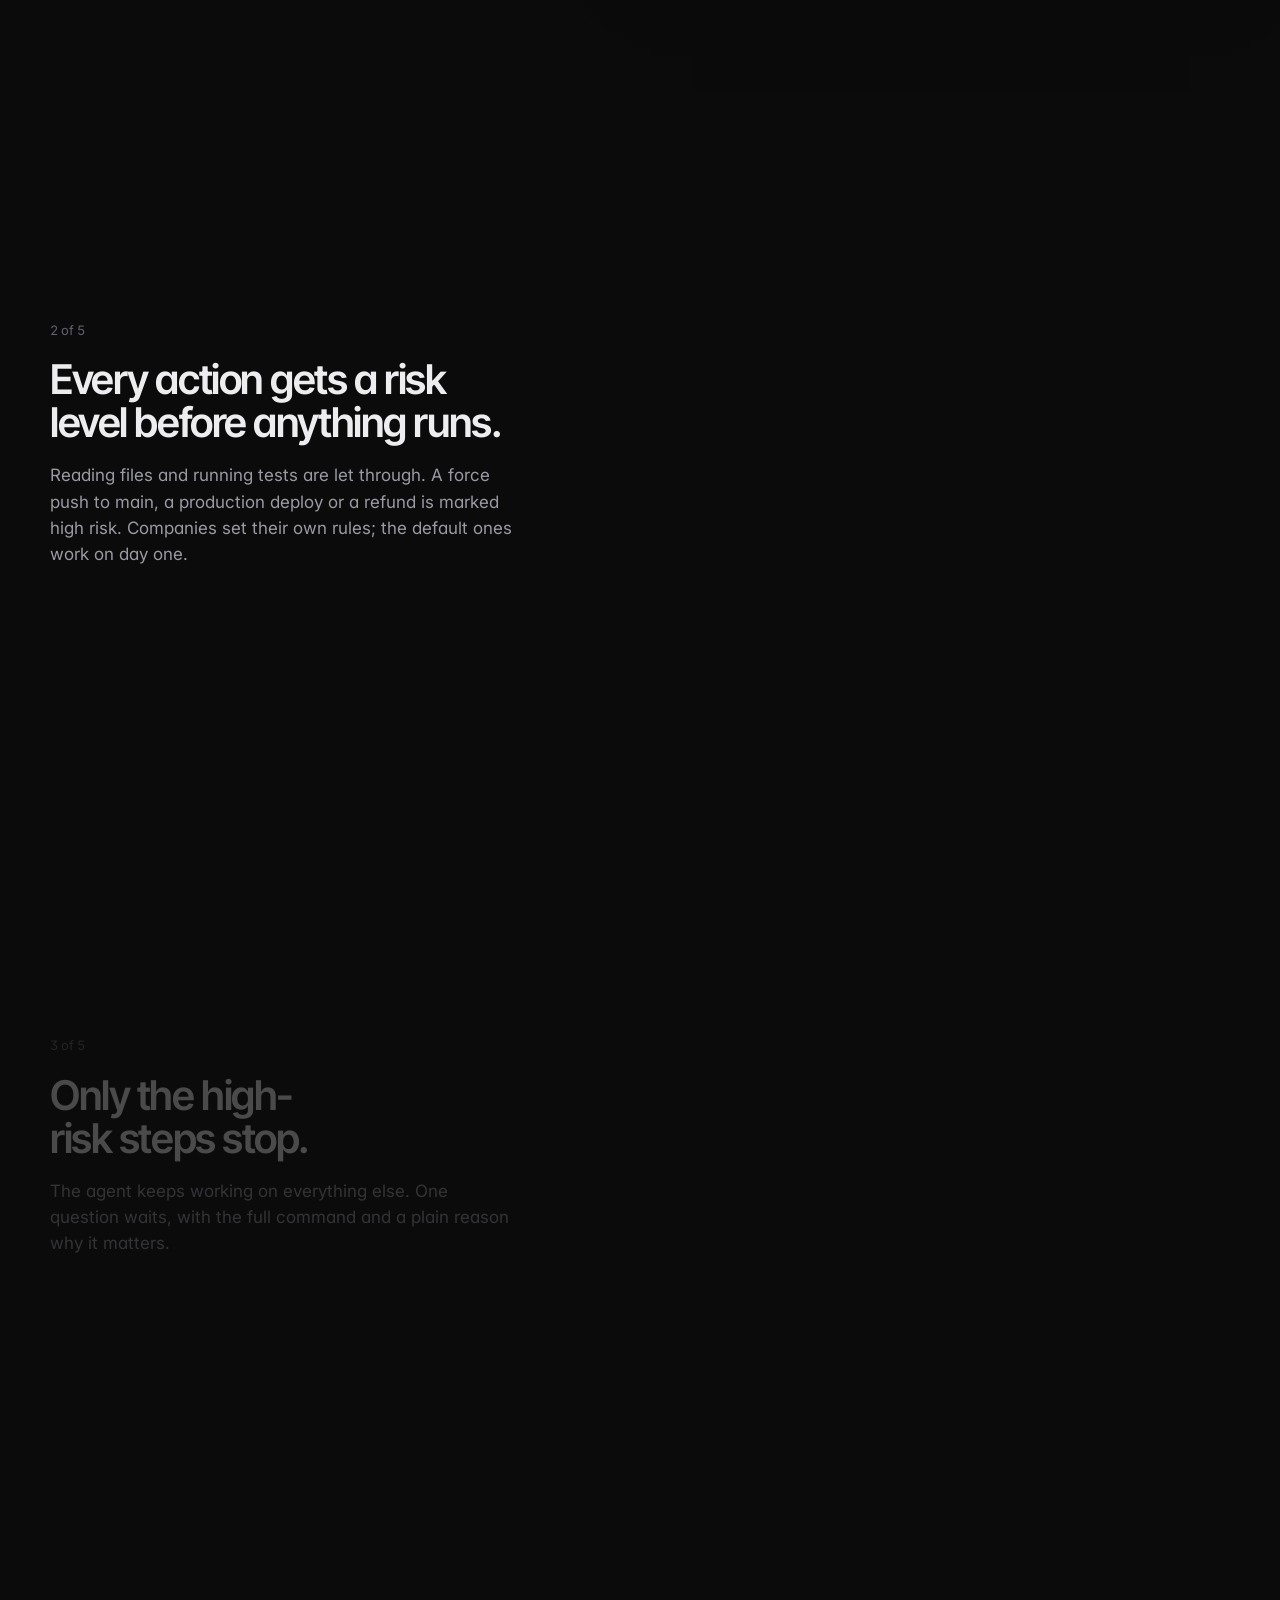
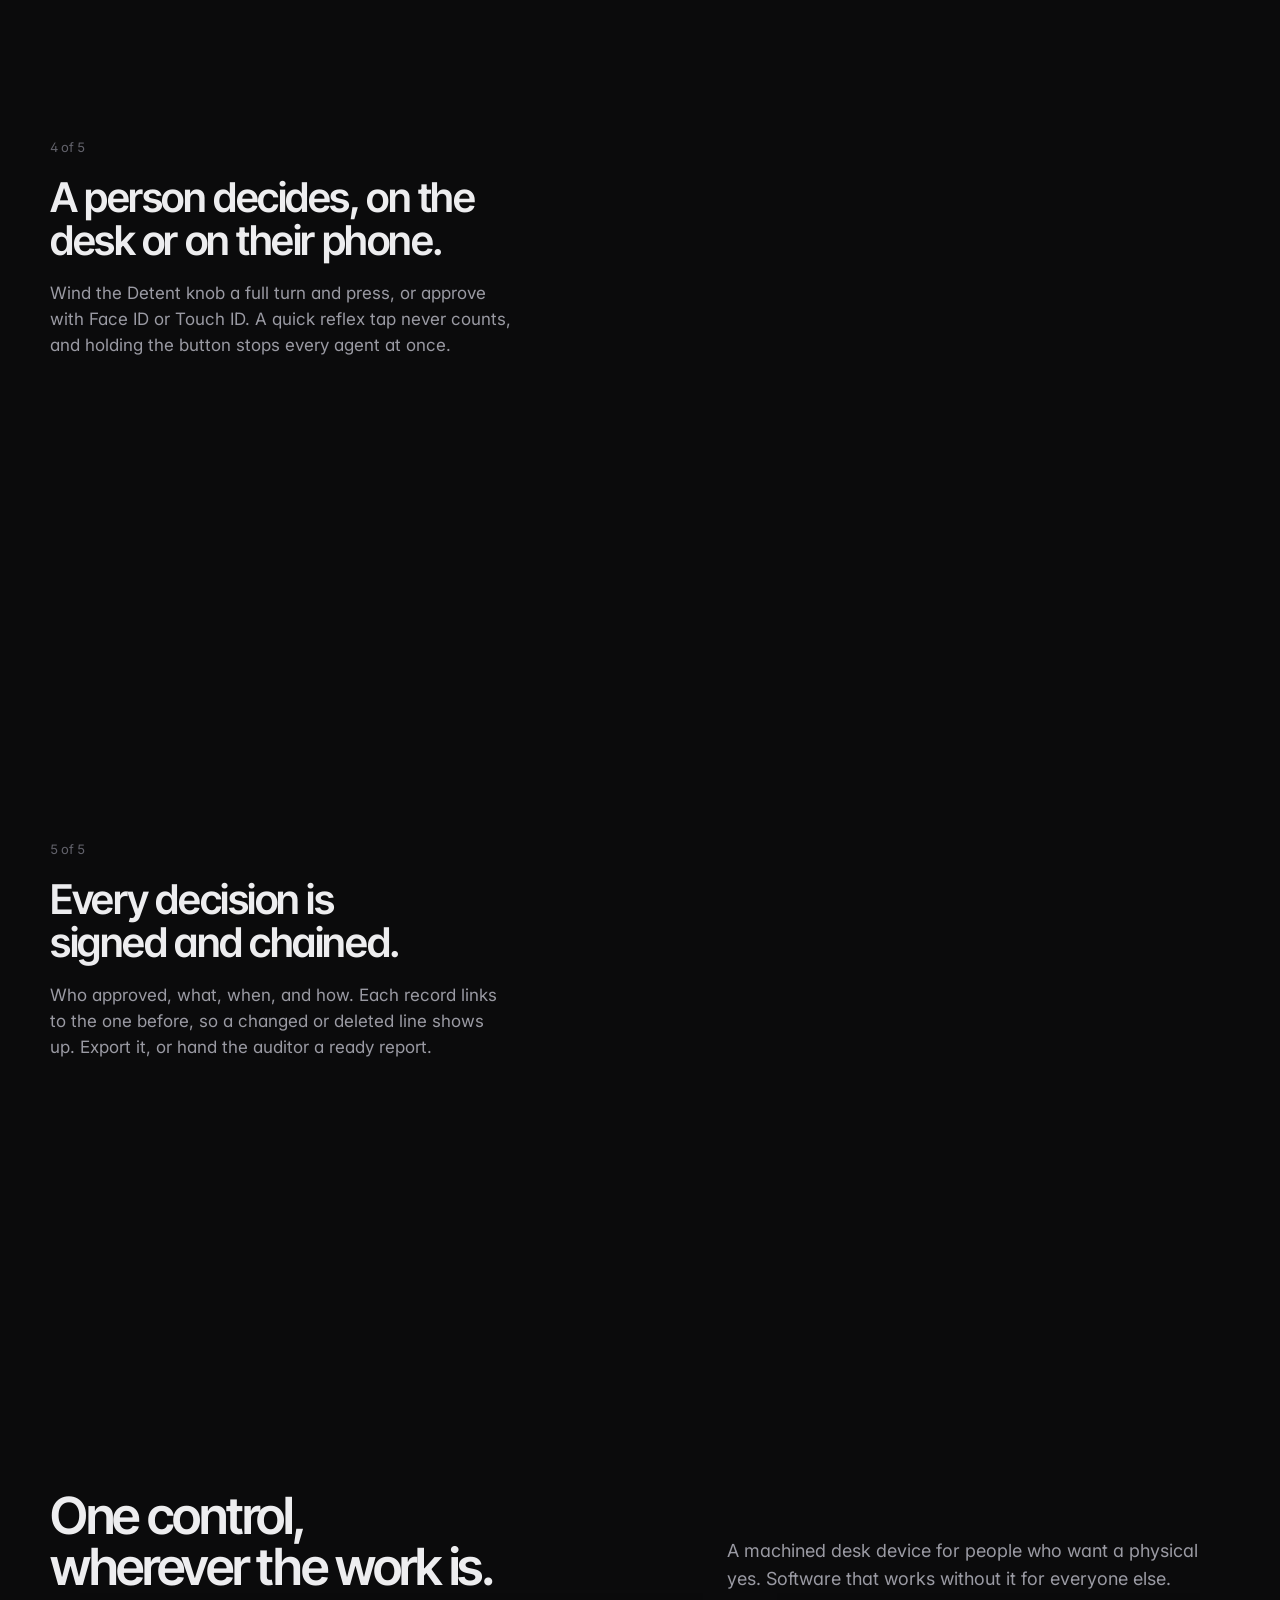
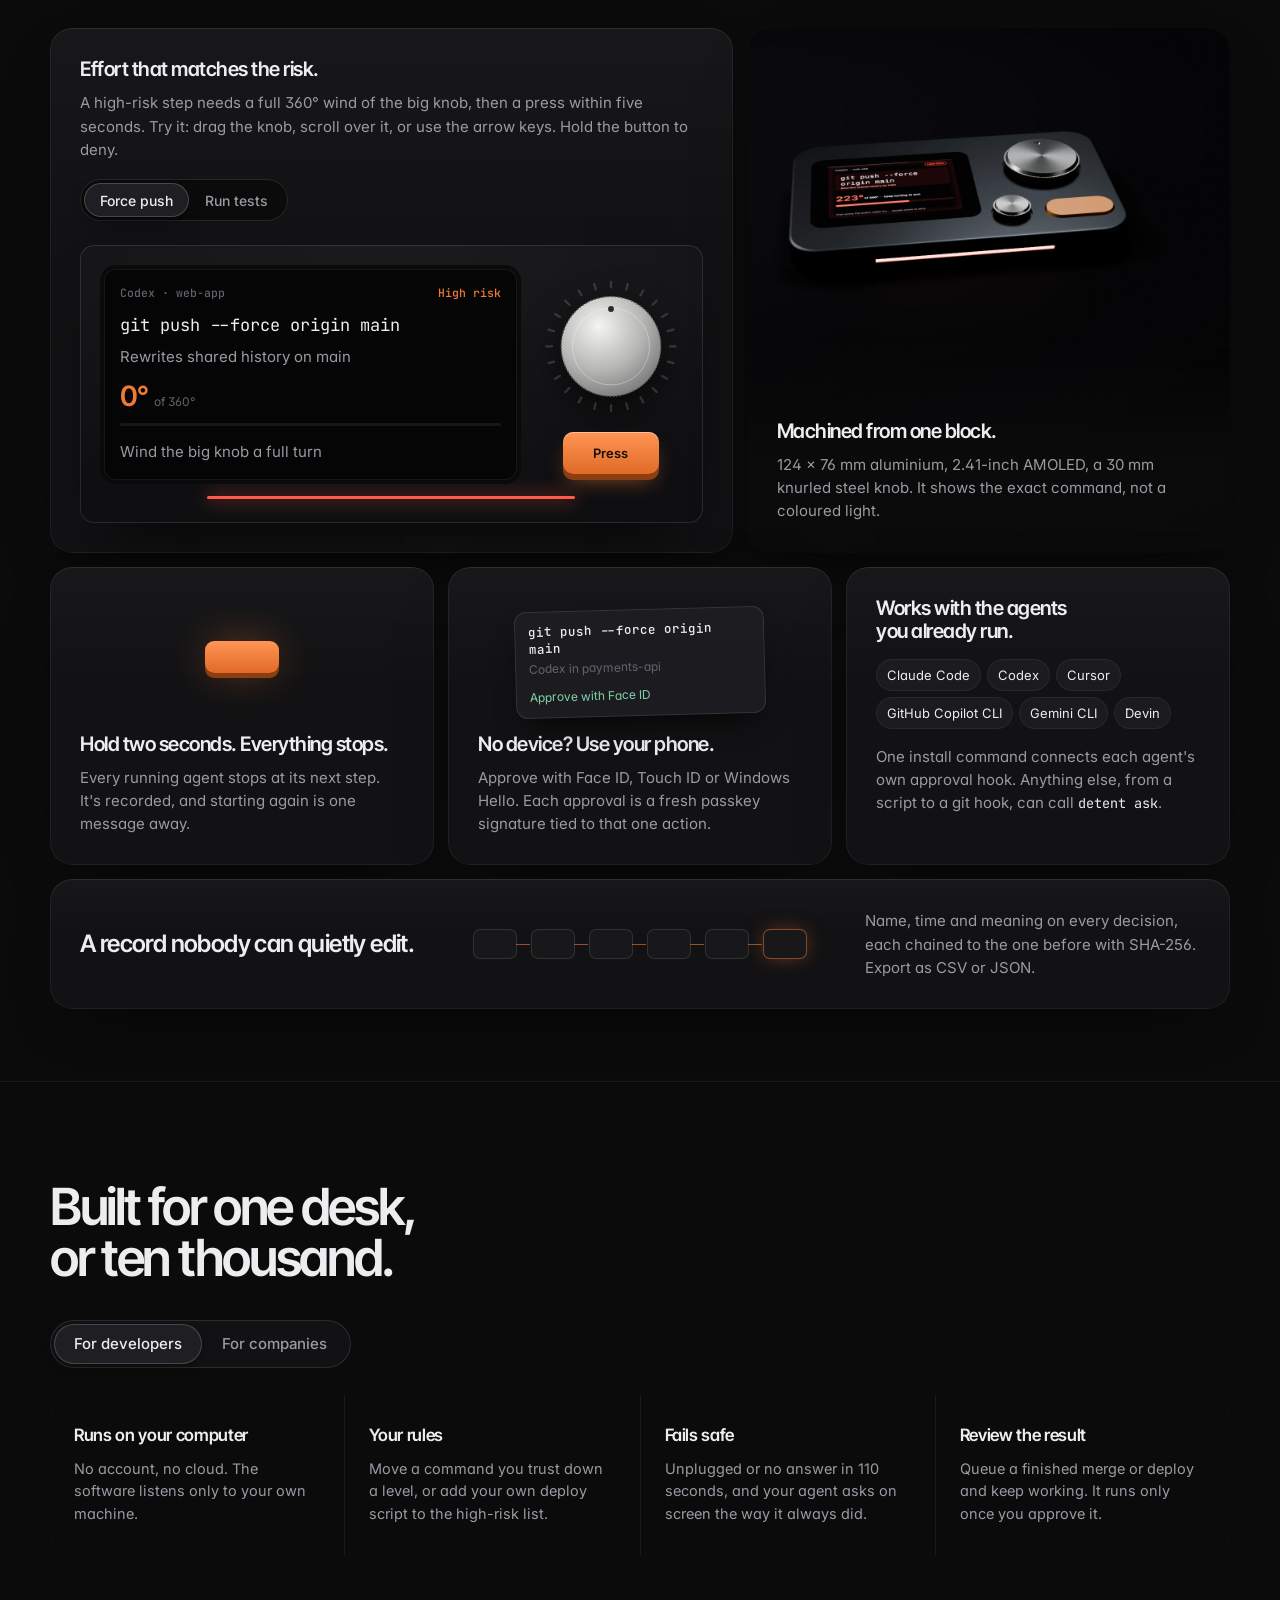
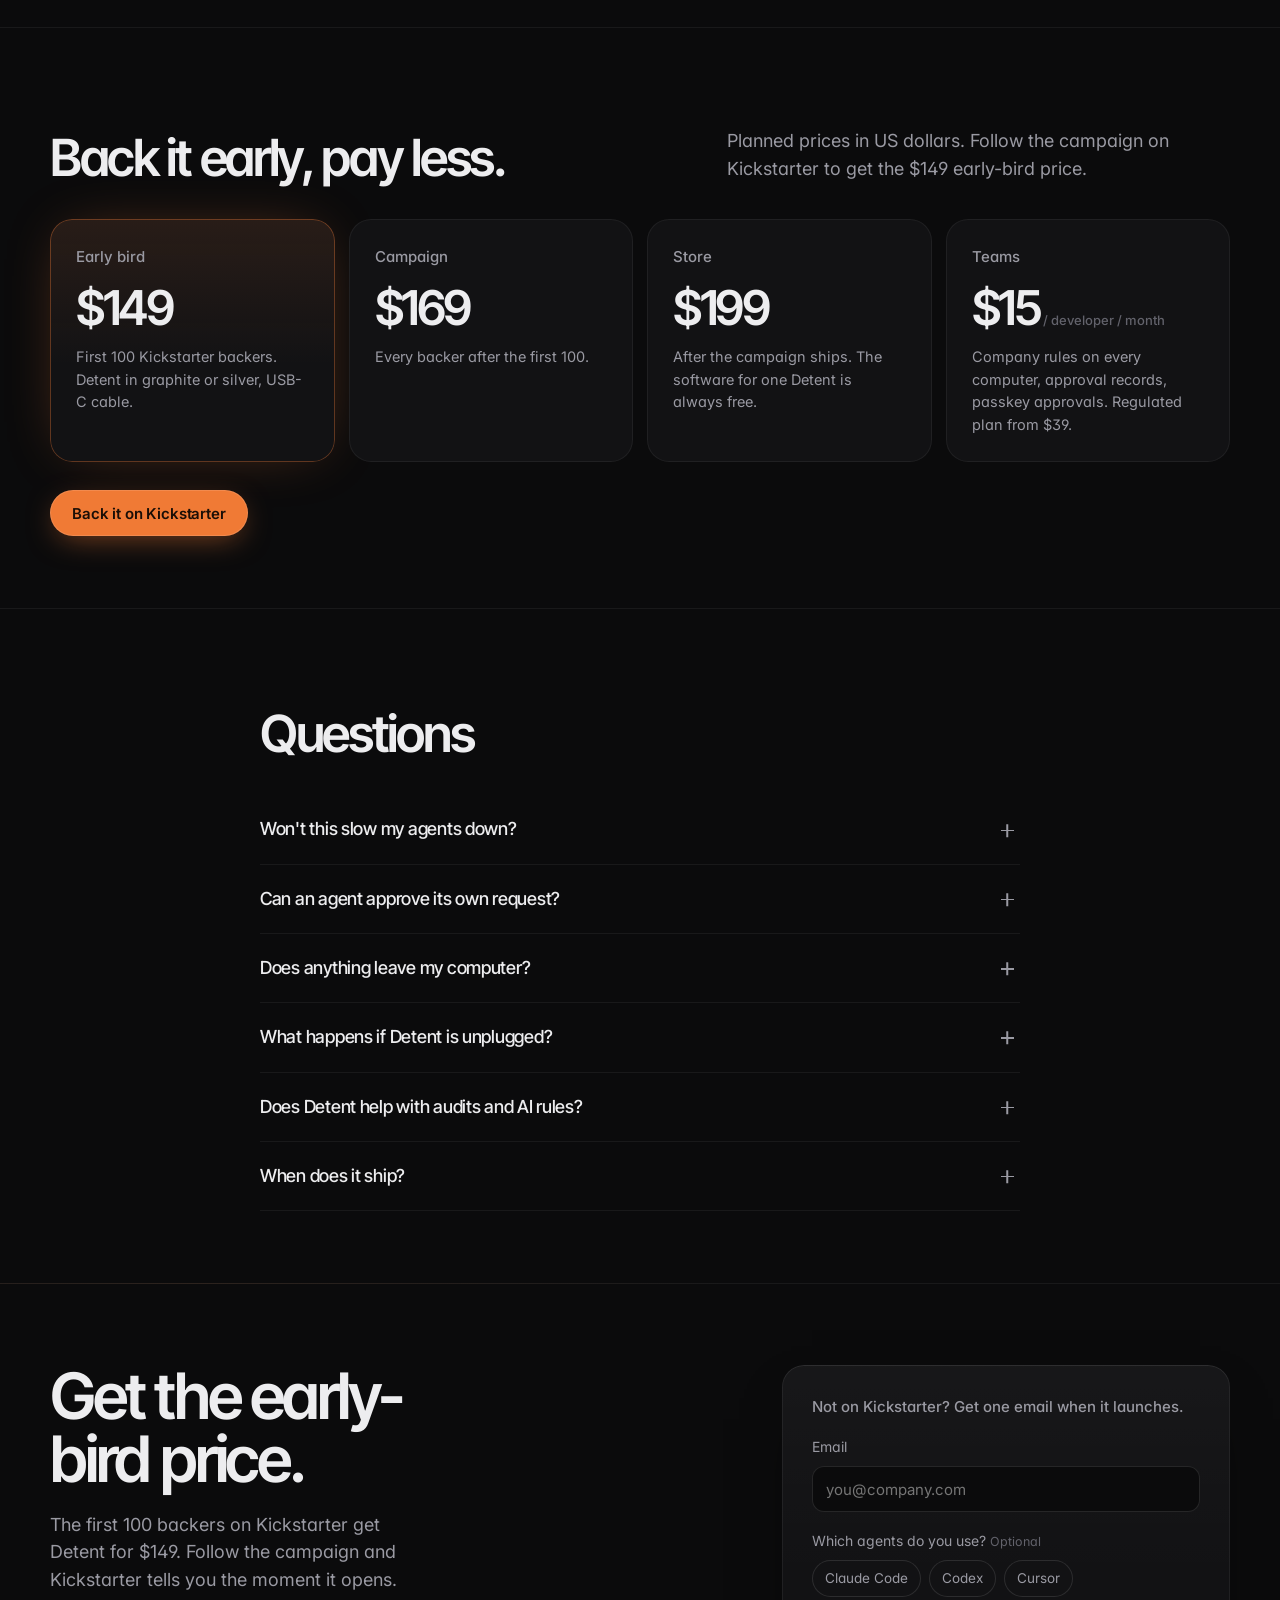
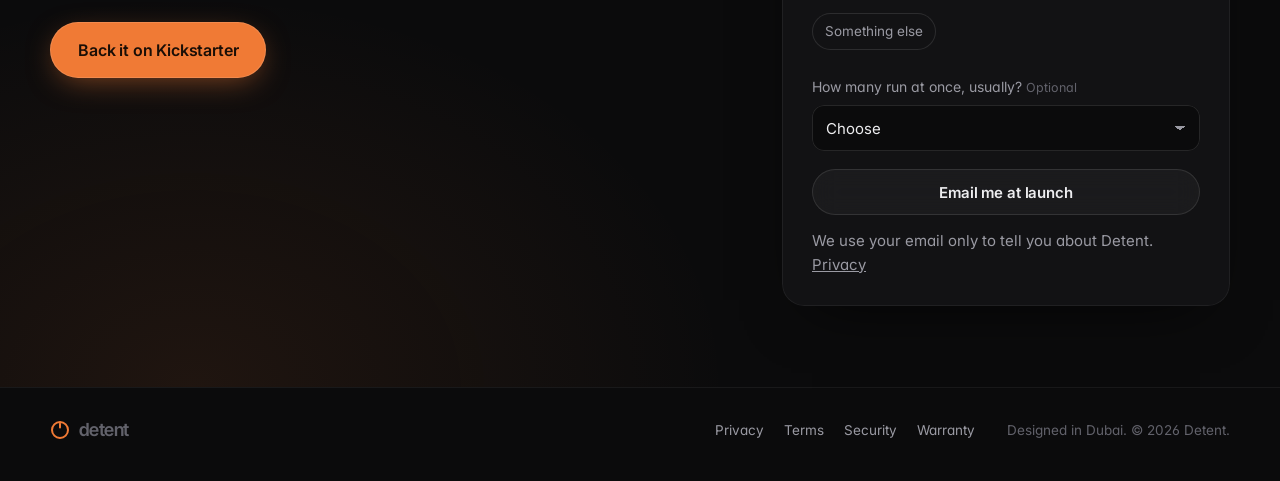
==== commit 036af986: "Hero: bring back the straight lanes and gate line, with the Detent at the gate Co-Authored-By: Claud" ====
--- a/index.html
+++ b/index.html
@@ -43,6 +43,7 @@
 <!-- ================================================================ hero -->
 <section class="hero" id="top" aria-labelledby="hero-title">
   <canvas class="hero__field" id="field" aria-hidden="true"></canvas>
+  <div class="hero__gate" aria-hidden="true"><span>Detent</span></div>
   <div class="hero__device" aria-hidden="true">
     <img src="img/bg_wide.webp" width="2400" height="1350" alt="" fetchpriority="high">
     <span class="hero__strip"></span>
@@ -64,7 +65,7 @@
   </div>
   <div class="hero__legend" aria-hidden="true">
     <span><i class="dot"></i>Let through</span>
-    <span><i class="dot dot--risk"></i>Waits on Detent for a person</span>
+    <span><i class="dot dot--risk"></i>Waits for a person</span>
   </div>
 </section>
 
--- a/css/v2.css
+++ b/css/v2.css
@@ -400,7 +400,7 @@
 h1, h2, h3 { text-wrap: balance; }
 
 /* ------------------------------------------------------------------ hero device: the lanes run into it */
-.hero__device { position: absolute; z-index: -1; right: -2vw; top: 4vh; width: min(64vw, 1320px); aspect-ratio: 16 / 9; pointer-events: none;
+.hero__device { position: absolute; z-index: -1; right: 0; top: 50%; margin-top: calc(min(50vw, 1000px) * -.5625 * .62); width: min(50vw, 1000px); mix-blend-mode: lighten; aspect-ratio: 16 / 9; pointer-events: none;
   -webkit-mask-image: radial-gradient(ellipse 62% 64% at 68% 50%, #000 52%, transparent 100%); mask-image: radial-gradient(ellipse 62% 64% at 68% 50%, #000 52%, transparent 100%);
   opacity: 0; transform: translateY(14px) scale(.985); animation: devIn 1.6s var(--ease) .15s forwards; }
 .hero__device img { width: 100%; height: 100%; object-fit: cover; display: block; }
@@ -409,8 +409,13 @@
 .hero.is-waiting .hero__strip { opacity: .95; animation: breathe 1.4s ease-in-out infinite; }
 .hero.is-ok .hero__strip { opacity: .9; background: #7FD1A8; box-shadow: 0 0 18px 4px rgba(127,209,168,.6), 0 0 60px 10px rgba(127,209,168,.3); }
 @keyframes devIn { to { opacity: 1; transform: none; } }
-.hero__gate { display: none; }
 @media (max-width: 860px) {
-  .hero__device { width: 175vw; right: auto; left: -68vw; top: 56px; }
+  .hero__device { width: 175vw; right: auto; left: -68vw; top: 56px; margin-top: 0; }
+  .hero__gate { display: none; }
 }
 @media (prefers-reduced-motion: reduce) { .hero__device { opacity: 1; transform: none; animation: none; } }
+
+.hero__gate { z-index: -1; }
+.hero__device { z-index: 0; }
+.hero__in, .hero__legend { position: relative; z-index: 1; }
+.hero__legend { position: absolute; }
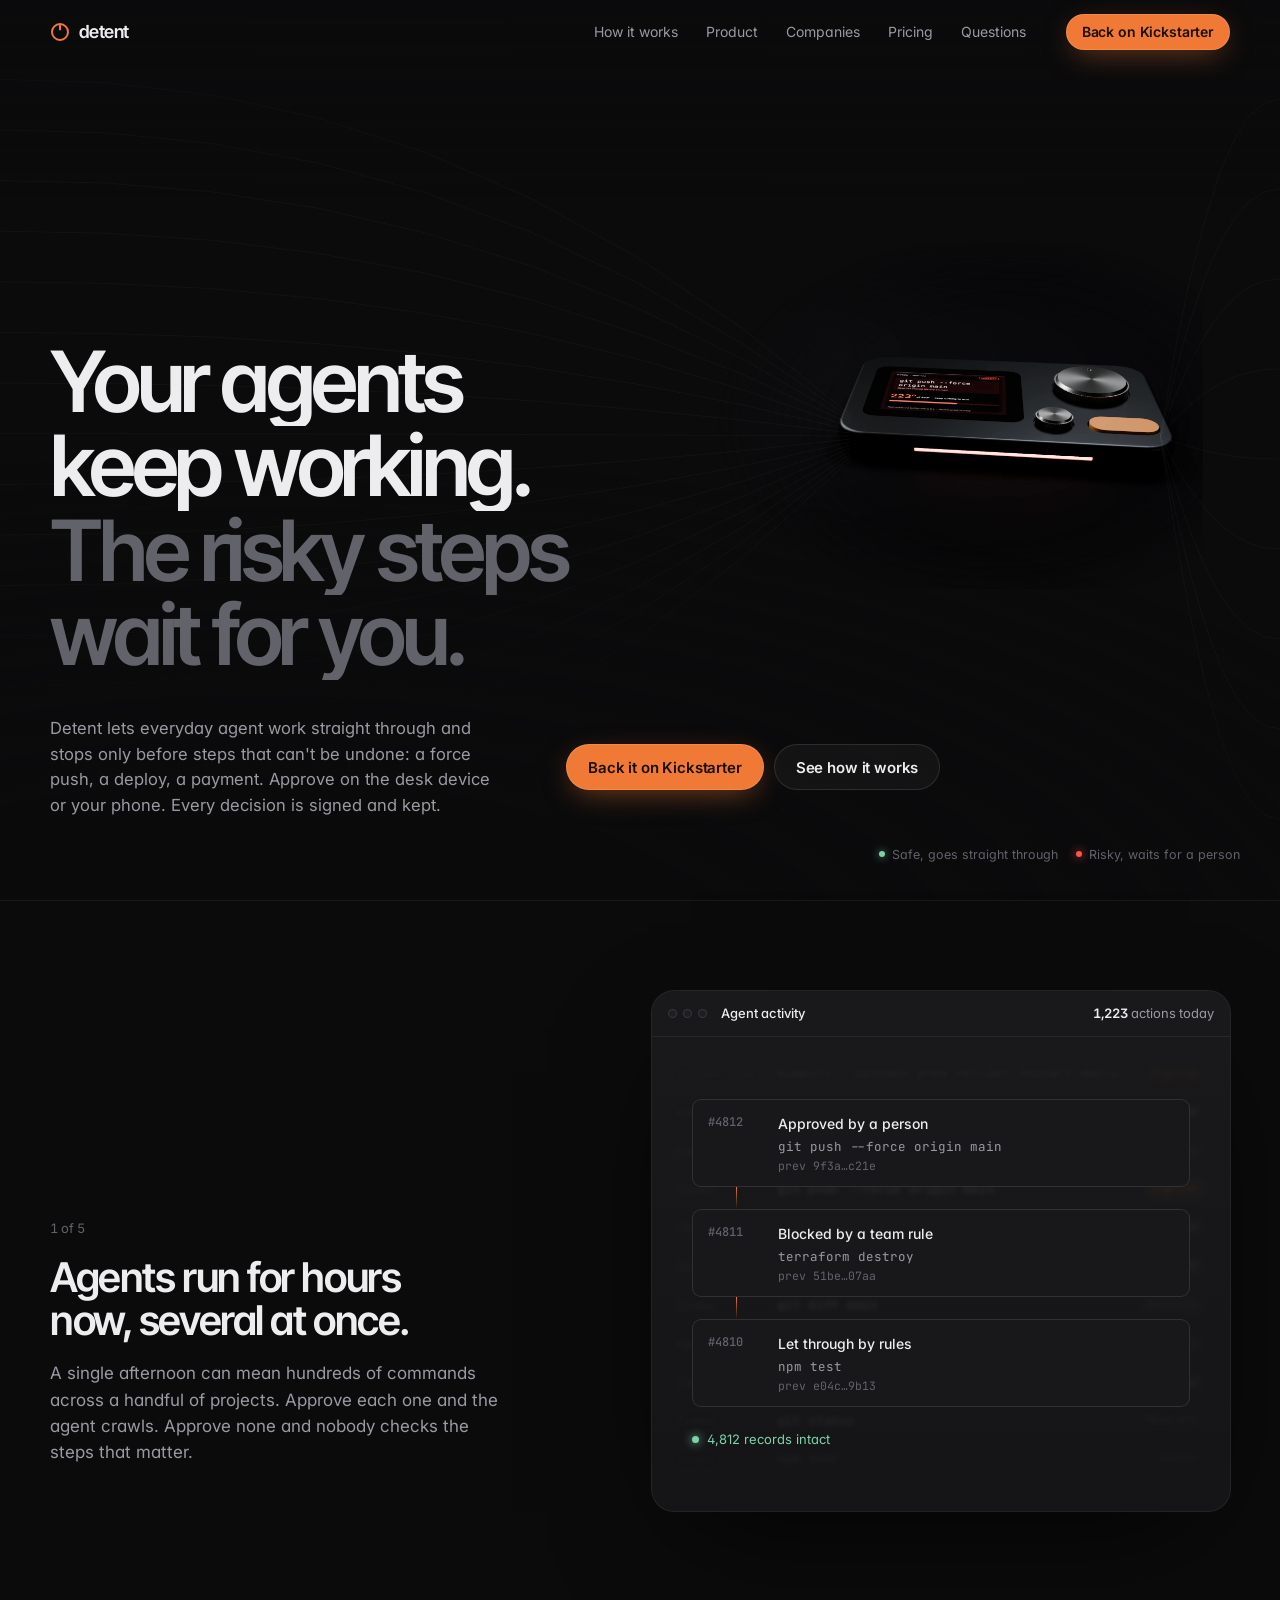
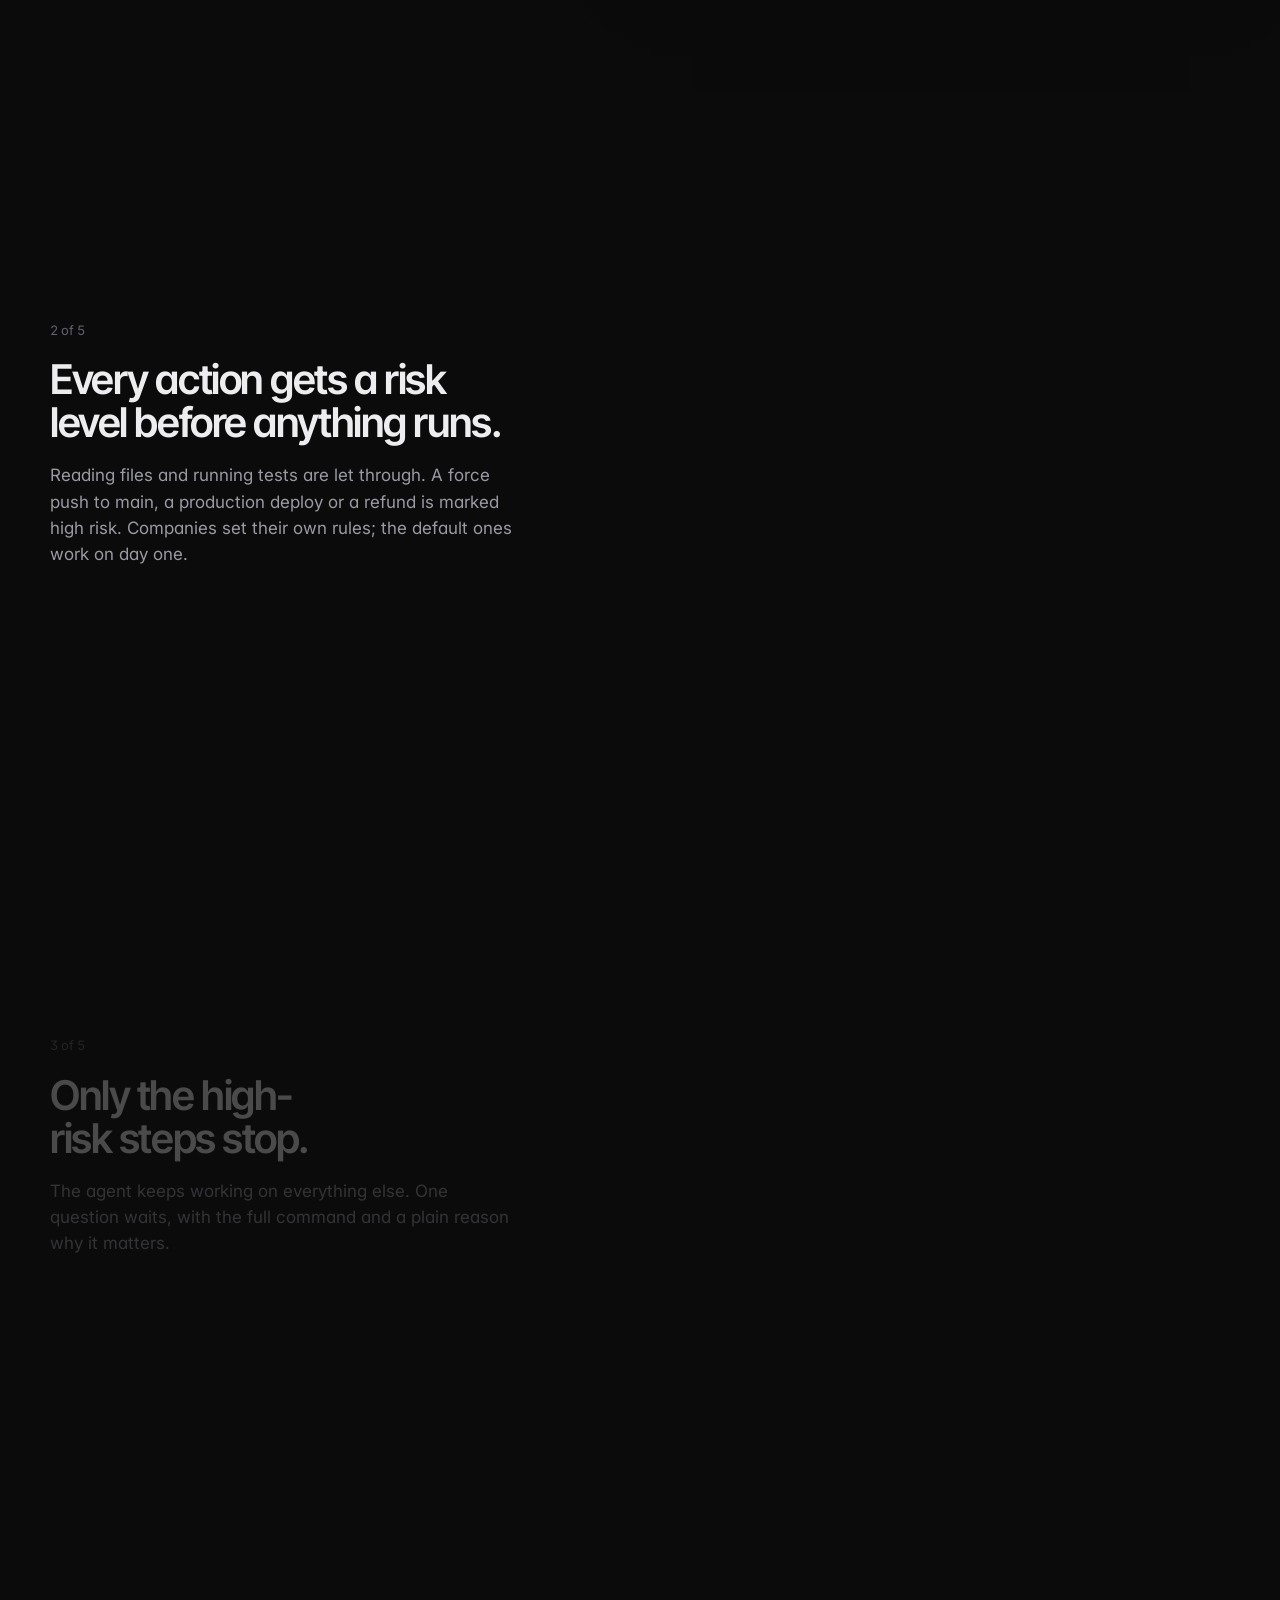
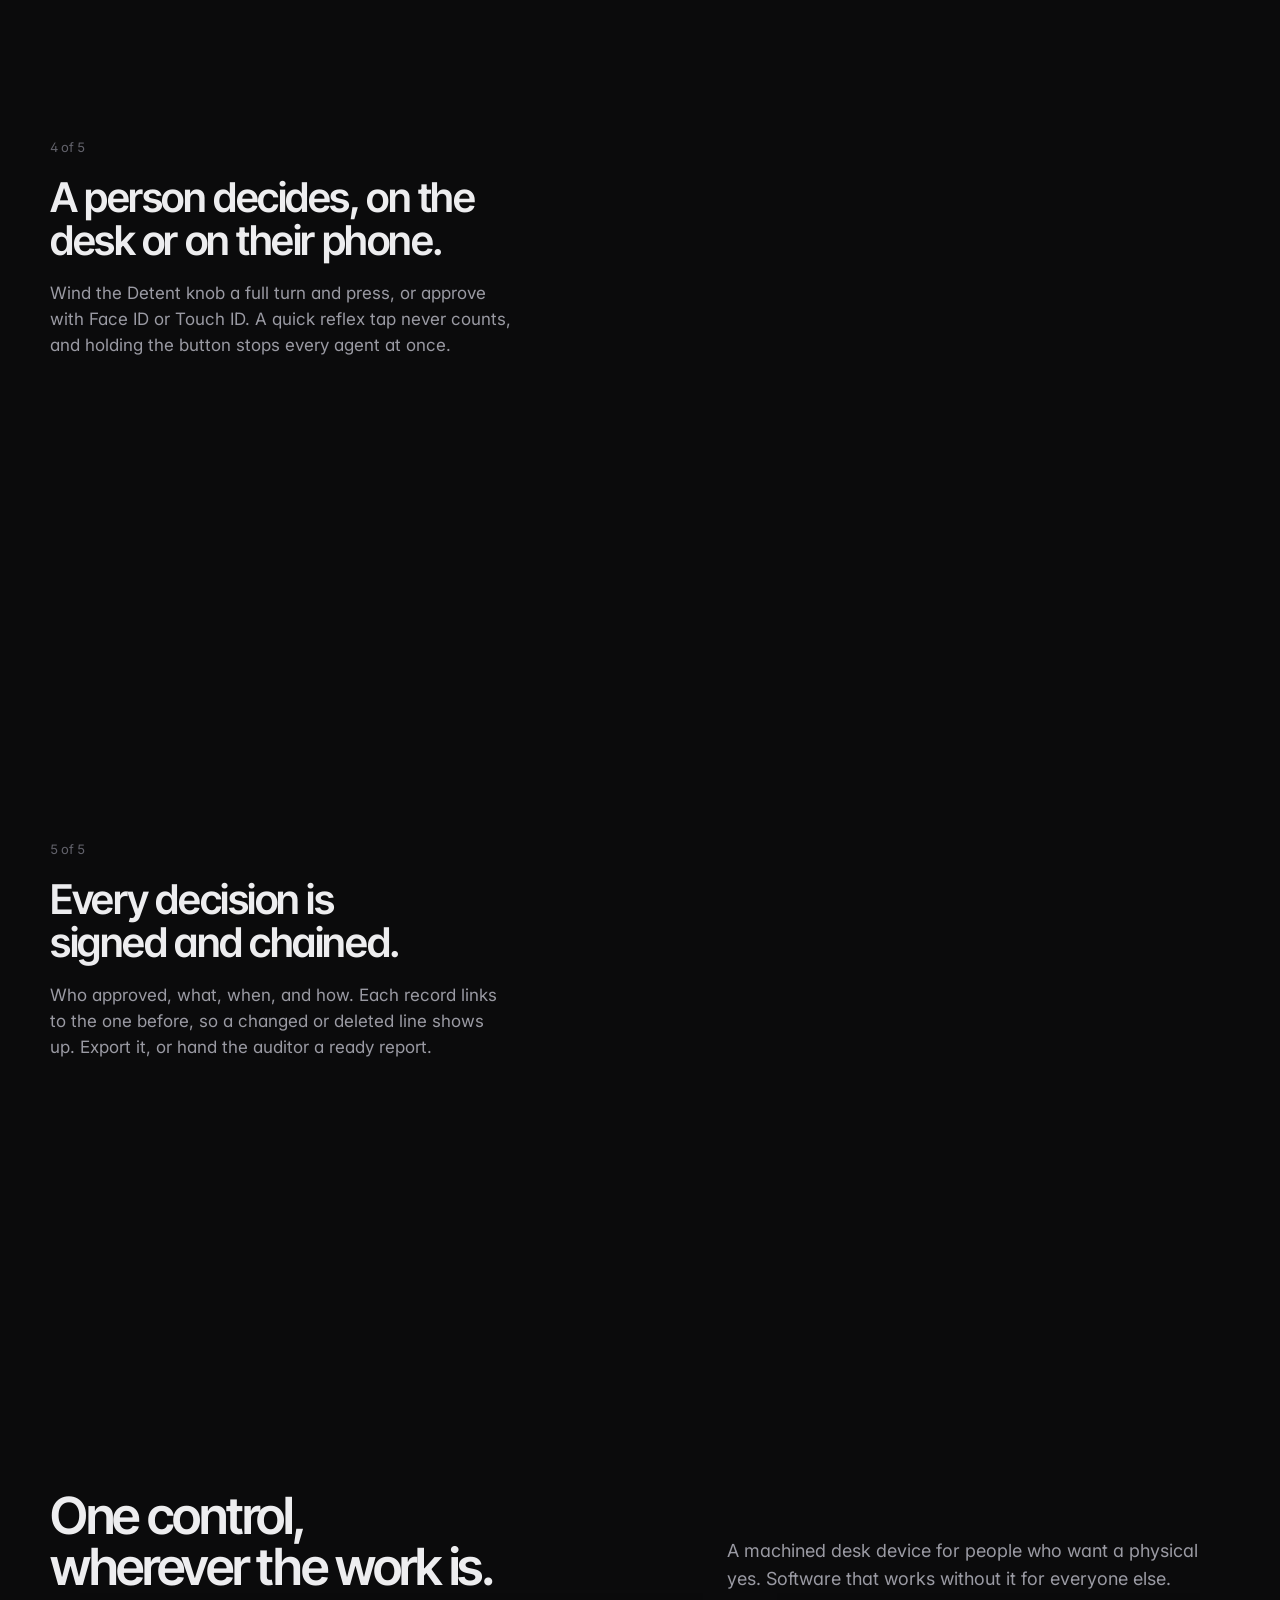
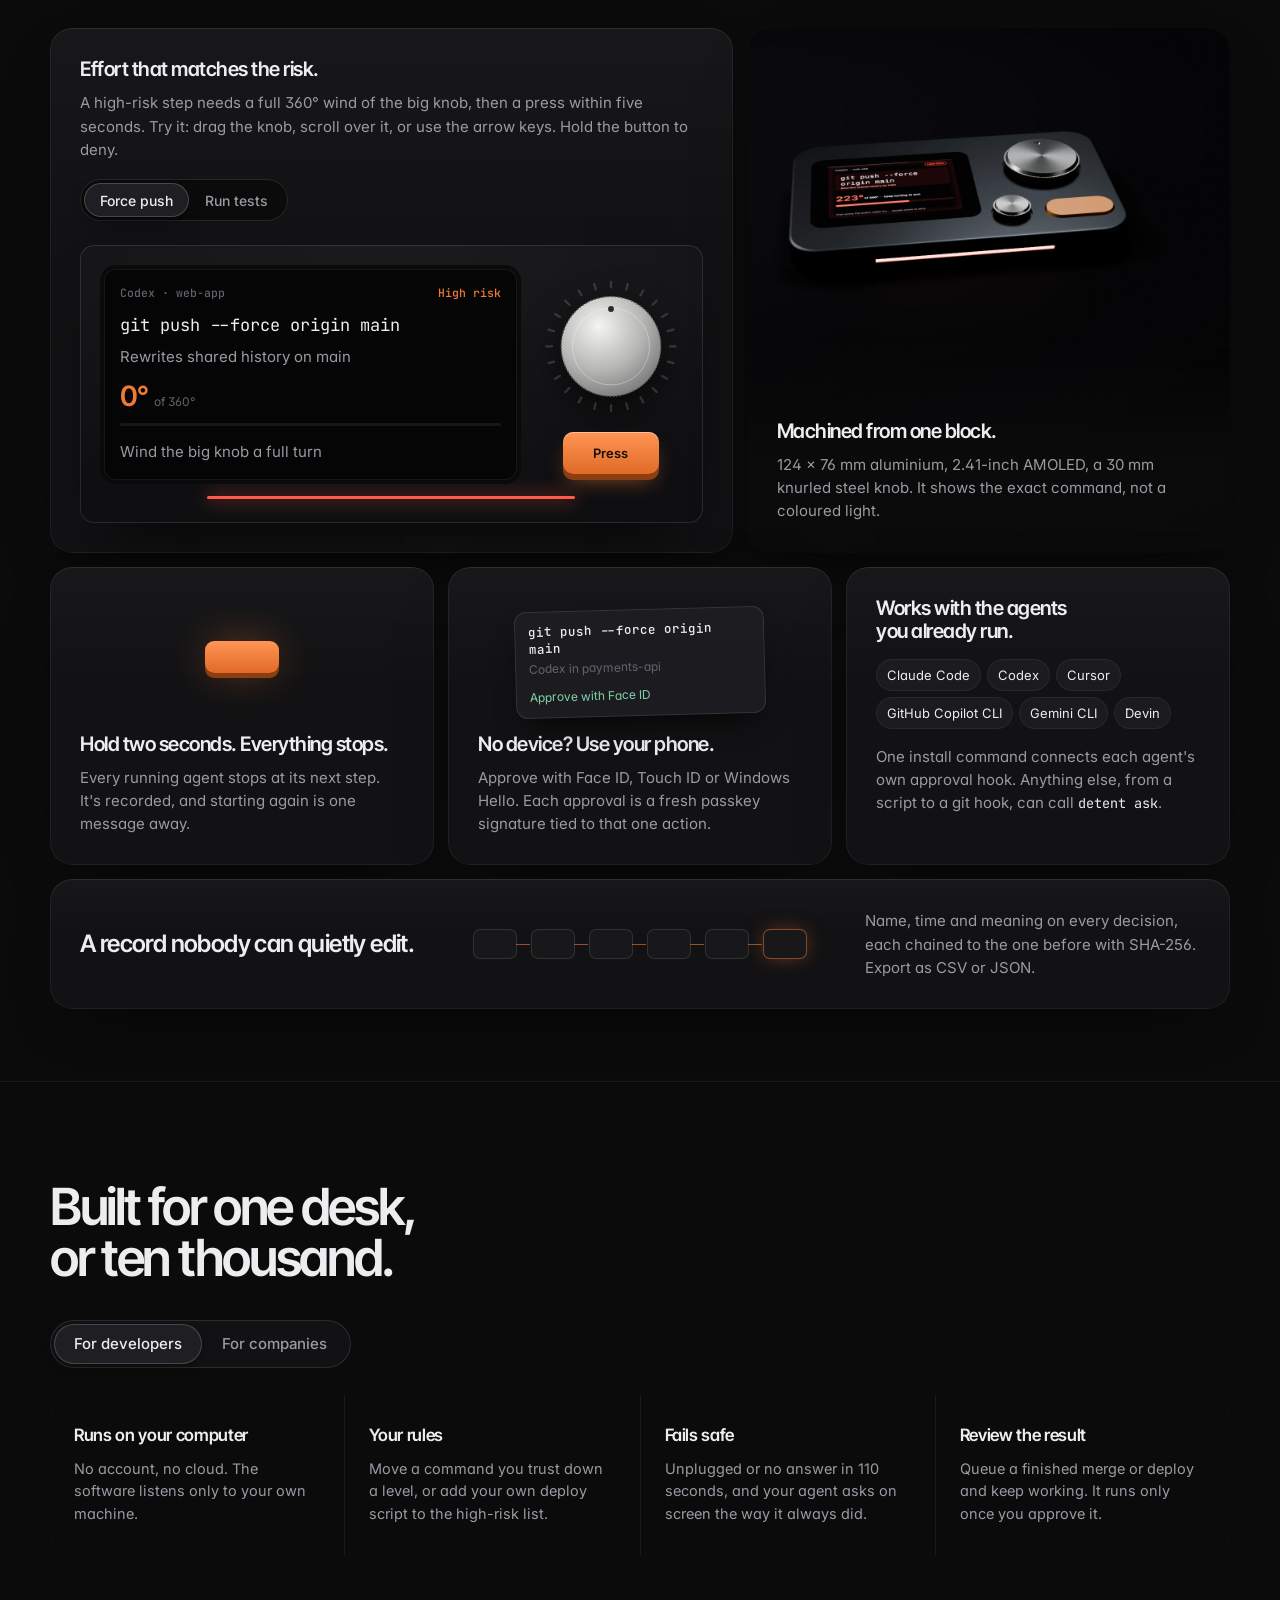
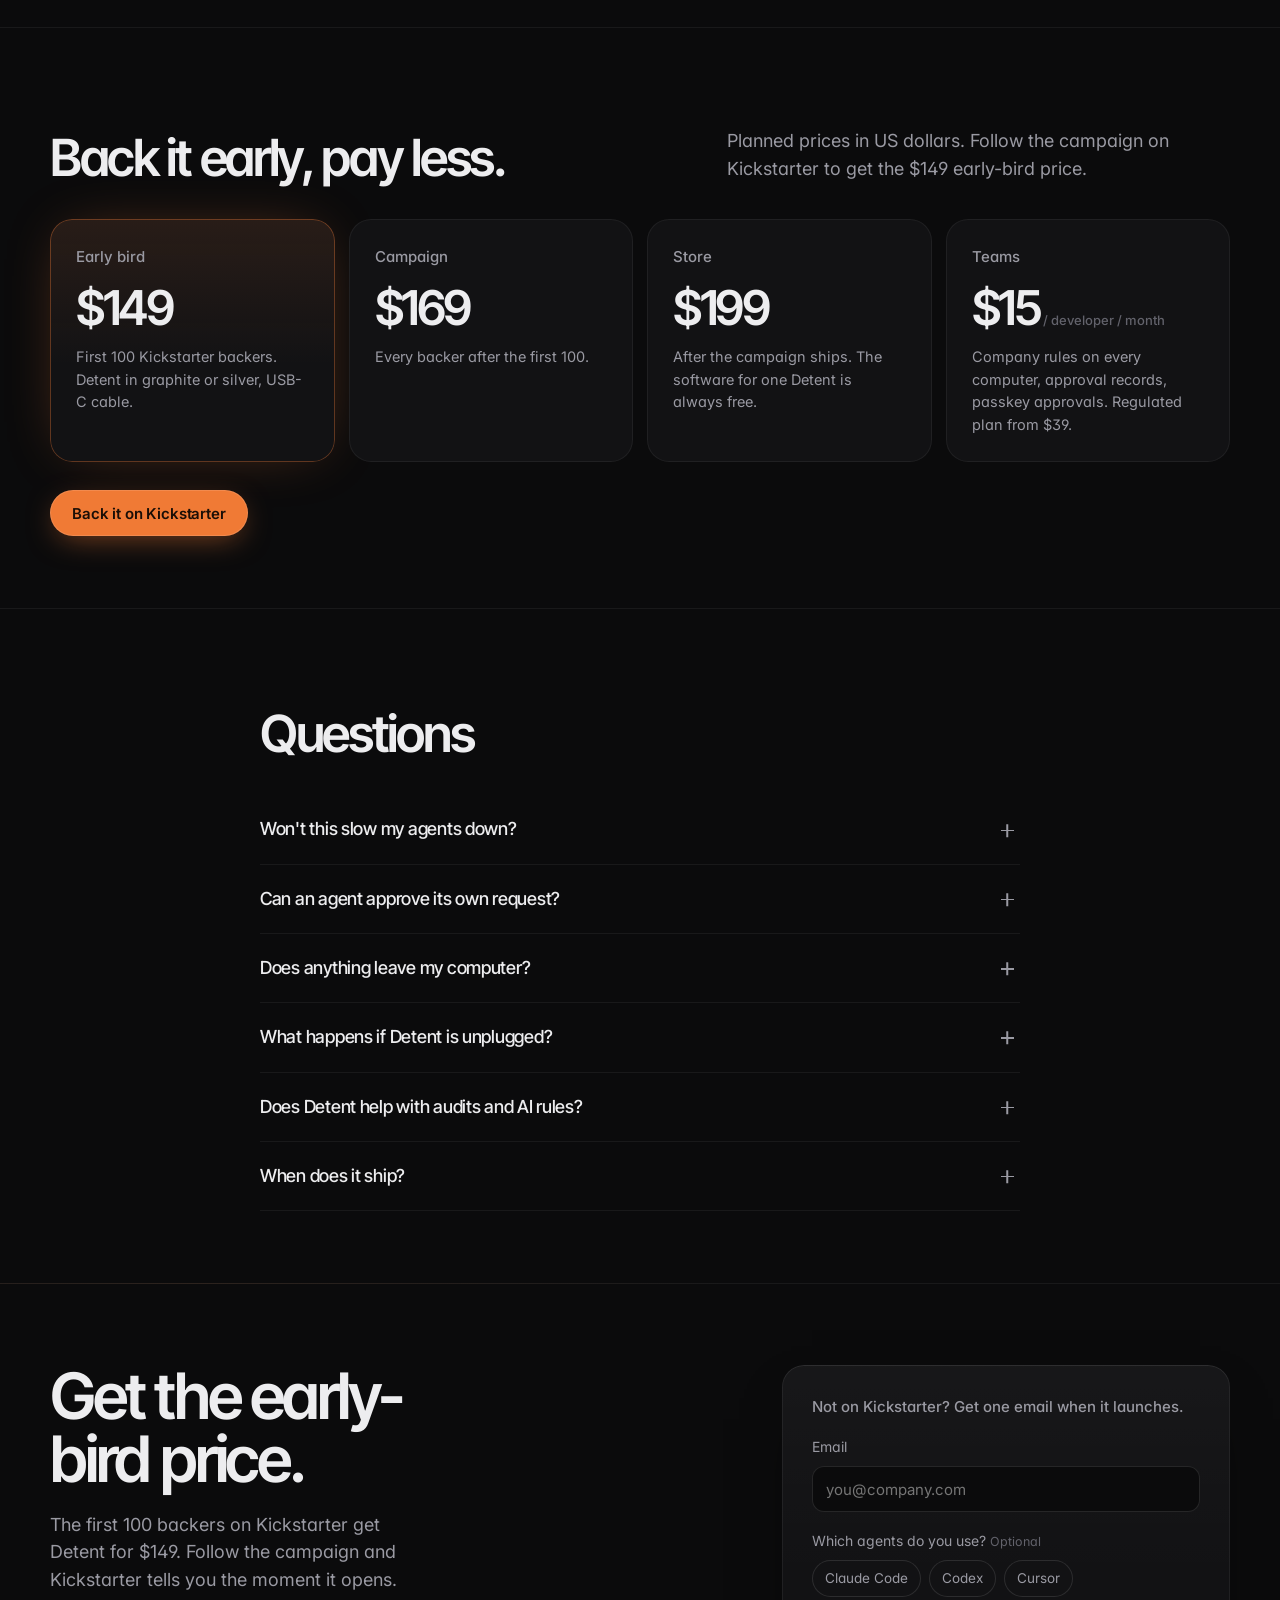
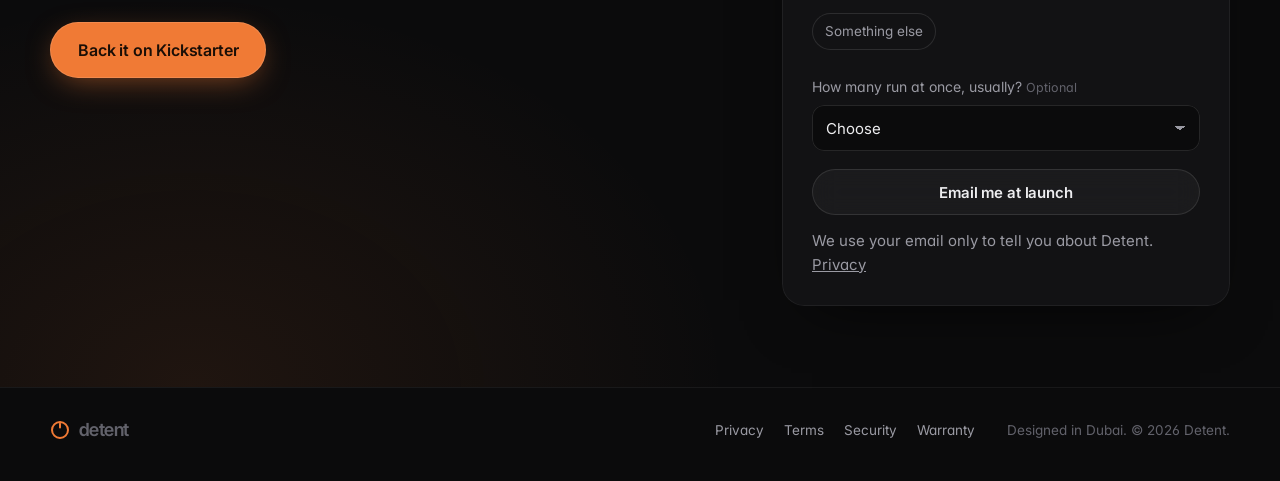
==== commit 27594220: "Hero: curved lanes into the Detent, safe steps green, risky red, only green comes out Co-Authored-By" ====
--- a/index.html
+++ b/index.html
@@ -43,7 +43,6 @@
 <!-- ================================================================ hero -->
 <section class="hero" id="top" aria-labelledby="hero-title">
   <canvas class="hero__field" id="field" aria-hidden="true"></canvas>
-  <div class="hero__gate" aria-hidden="true"><span>Detent</span></div>
   <div class="hero__device" aria-hidden="true">
     <img src="img/bg_wide.webp" width="2400" height="1350" alt="" fetchpriority="high">
     <span class="hero__strip"></span>
@@ -64,8 +63,8 @@
     </div>
   </div>
   <div class="hero__legend" aria-hidden="true">
-    <span><i class="dot"></i>Let through</span>
-    <span><i class="dot dot--risk"></i>Waits for a person</span>
+    <span><i class="dot dot--safe"></i>Safe, goes straight through</span>
+    <span><i class="dot dot--red"></i>Risky, waits for a person</span>
   </div>
 </section>
 
--- a/css/v2.css
+++ b/css/v2.css
@@ -400,8 +400,8 @@
 h1, h2, h3 { text-wrap: balance; }
 
 /* ------------------------------------------------------------------ hero device: the lanes run into it */
-.hero__device { position: absolute; z-index: -1; right: 0; top: 50%; margin-top: calc(min(50vw, 1000px) * -.5625 * .62); width: min(50vw, 1000px); mix-blend-mode: lighten; aspect-ratio: 16 / 9; pointer-events: none;
-  -webkit-mask-image: radial-gradient(ellipse 62% 64% at 68% 50%, #000 52%, transparent 100%); mask-image: radial-gradient(ellipse 62% 64% at 68% 50%, #000 52%, transparent 100%);
+.hero__device { position: absolute; z-index: -1; right: 6vw; top: 50%; margin-top: calc(min(48vw, 980px) * -.5625 * .6); width: min(48vw, 980px); mix-blend-mode: lighten; aspect-ratio: 16 / 9; pointer-events: none;
+  -webkit-mask-image: radial-gradient(ellipse 46% 54% at 67% 52%, #000 60%, transparent 100%); mask-image: radial-gradient(ellipse 46% 54% at 67% 52%, #000 60%, transparent 100%);
   opacity: 0; transform: translateY(14px) scale(.985); animation: devIn 1.6s var(--ease) .15s forwards; }
 .hero__device img { width: 100%; height: 100%; object-fit: cover; display: block; }
 /* light strip on the front edge: orange while a step waits, green when approved */
@@ -409,13 +409,23 @@
 .hero.is-waiting .hero__strip { opacity: .95; animation: breathe 1.4s ease-in-out infinite; }
 .hero.is-ok .hero__strip { opacity: .9; background: #7FD1A8; box-shadow: 0 0 18px 4px rgba(127,209,168,.6), 0 0 60px 10px rgba(127,209,168,.3); }
 @keyframes devIn { to { opacity: 1; transform: none; } }
+.hero__gate { display: none; }
 @media (max-width: 860px) {
-  .hero__device { width: 175vw; right: auto; left: -68vw; top: 56px; margin-top: 0; }
-  .hero__gate { display: none; }
+  .hero__device { width: 175vw; right: auto; left: -68vw; top: 56px; }
 }
 @media (prefers-reduced-motion: reduce) { .hero__device { opacity: 1; transform: none; animation: none; } }
 
-.hero__gate { z-index: -1; }
-.hero__device { z-index: 0; }
-.hero__in, .hero__legend { position: relative; z-index: 1; }
-.hero__legend { position: absolute; }
+/* hero: safe steps green, risky red, only green leaves the device */
+.dot--safe { background: #7FD1A8; box-shadow: 0 0 8px rgba(127,209,168,.8); }
+.dot--red { background: #FF5448; box-shadow: 0 0 10px rgba(255,84,72,.9); }
+.hero.is-waiting .hero__strip { background: #FF5448; box-shadow: 0 0 18px 4px rgba(255,84,72,.7), 0 0 60px 10px rgba(255,84,72,.35); }
+@media (max-width: 860px) {
+  .hero__field { display: none; }
+  .hero__strip { animation: stripCycle 5s var(--ease) 1.2s infinite; }
+}
+@keyframes stripCycle {
+  0%, 8% { opacity: 0; background: #FF5448; box-shadow: 0 0 18px 4px rgba(255,84,72,.7), 0 0 60px 10px rgba(255,84,72,.35); }
+  14%, 52% { opacity: .95; background: #FF5448; box-shadow: 0 0 18px 4px rgba(255,84,72,.7), 0 0 60px 10px rgba(255,84,72,.35); }
+  58%, 76% { opacity: .9; background: #7FD1A8; box-shadow: 0 0 18px 4px rgba(127,209,168,.6), 0 0 60px 10px rgba(127,209,168,.3); }
+  86%, 100% { opacity: 0; background: #7FD1A8; }
+}
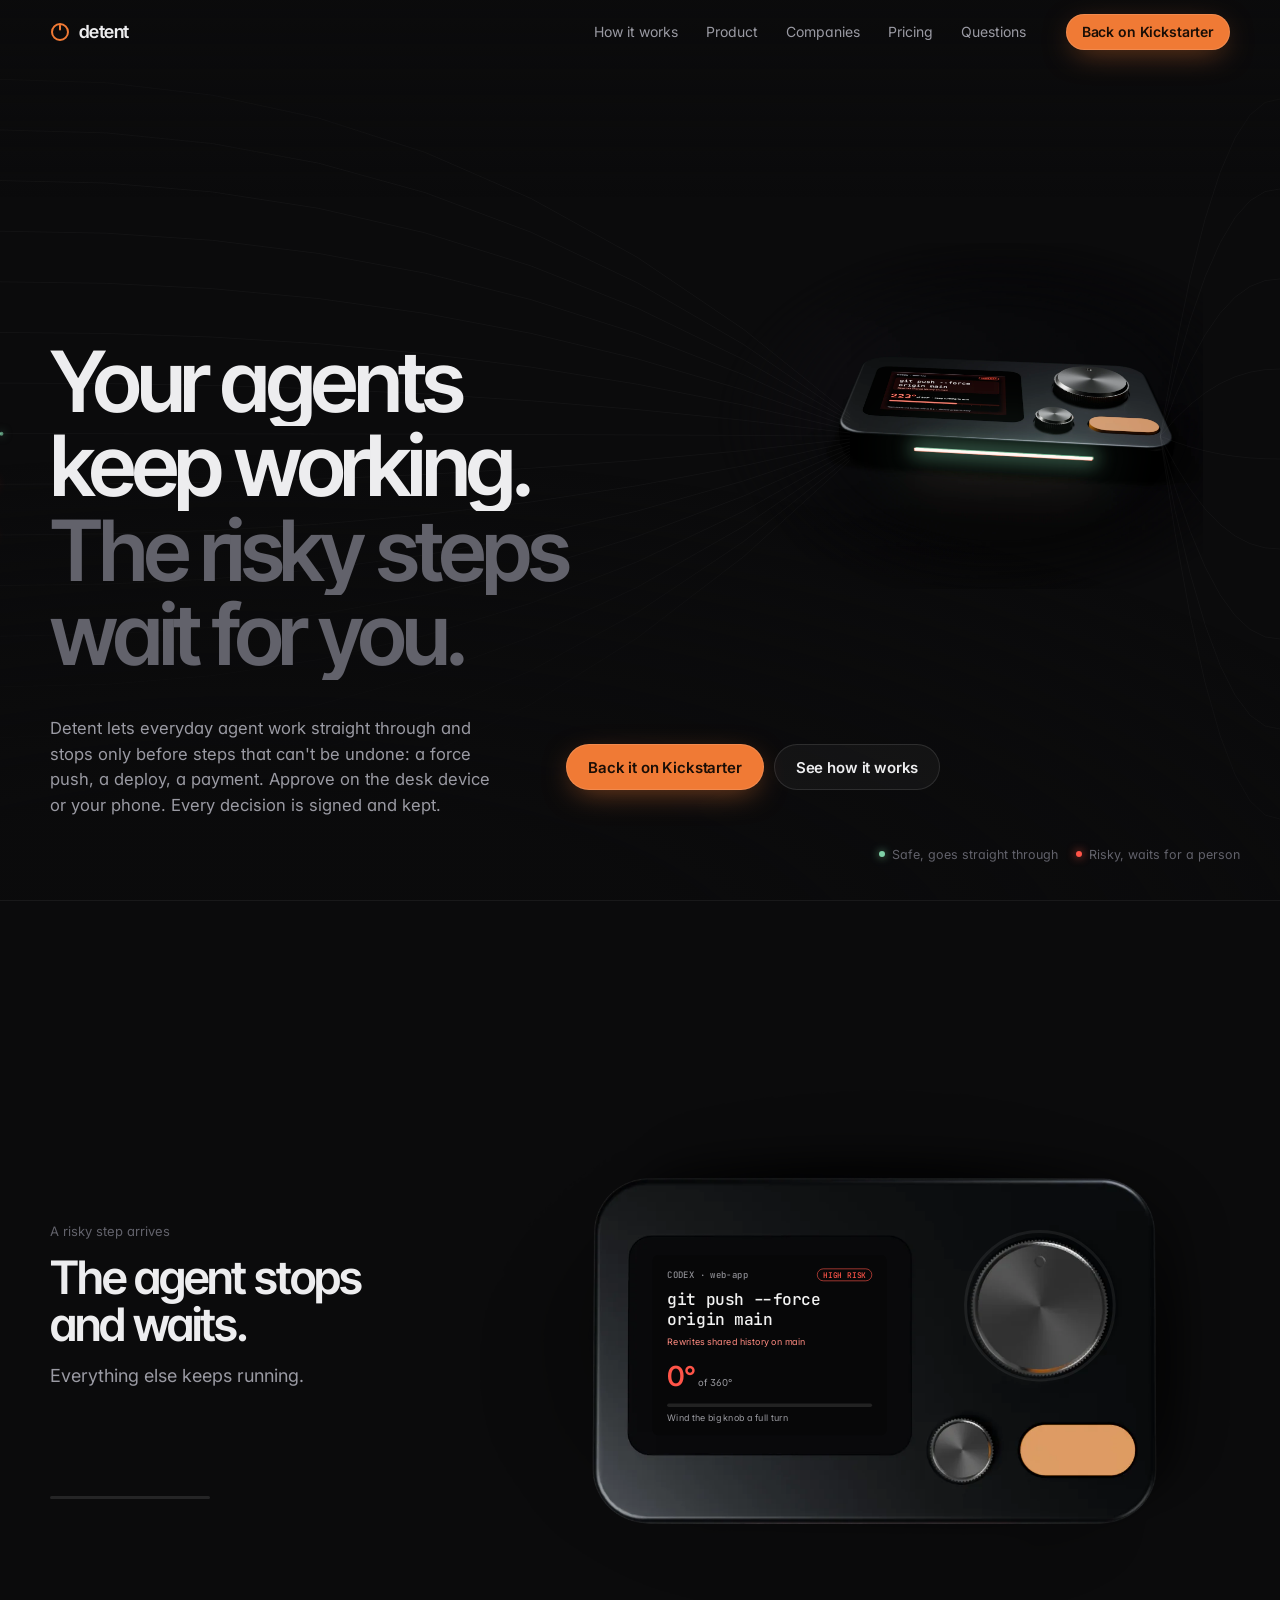
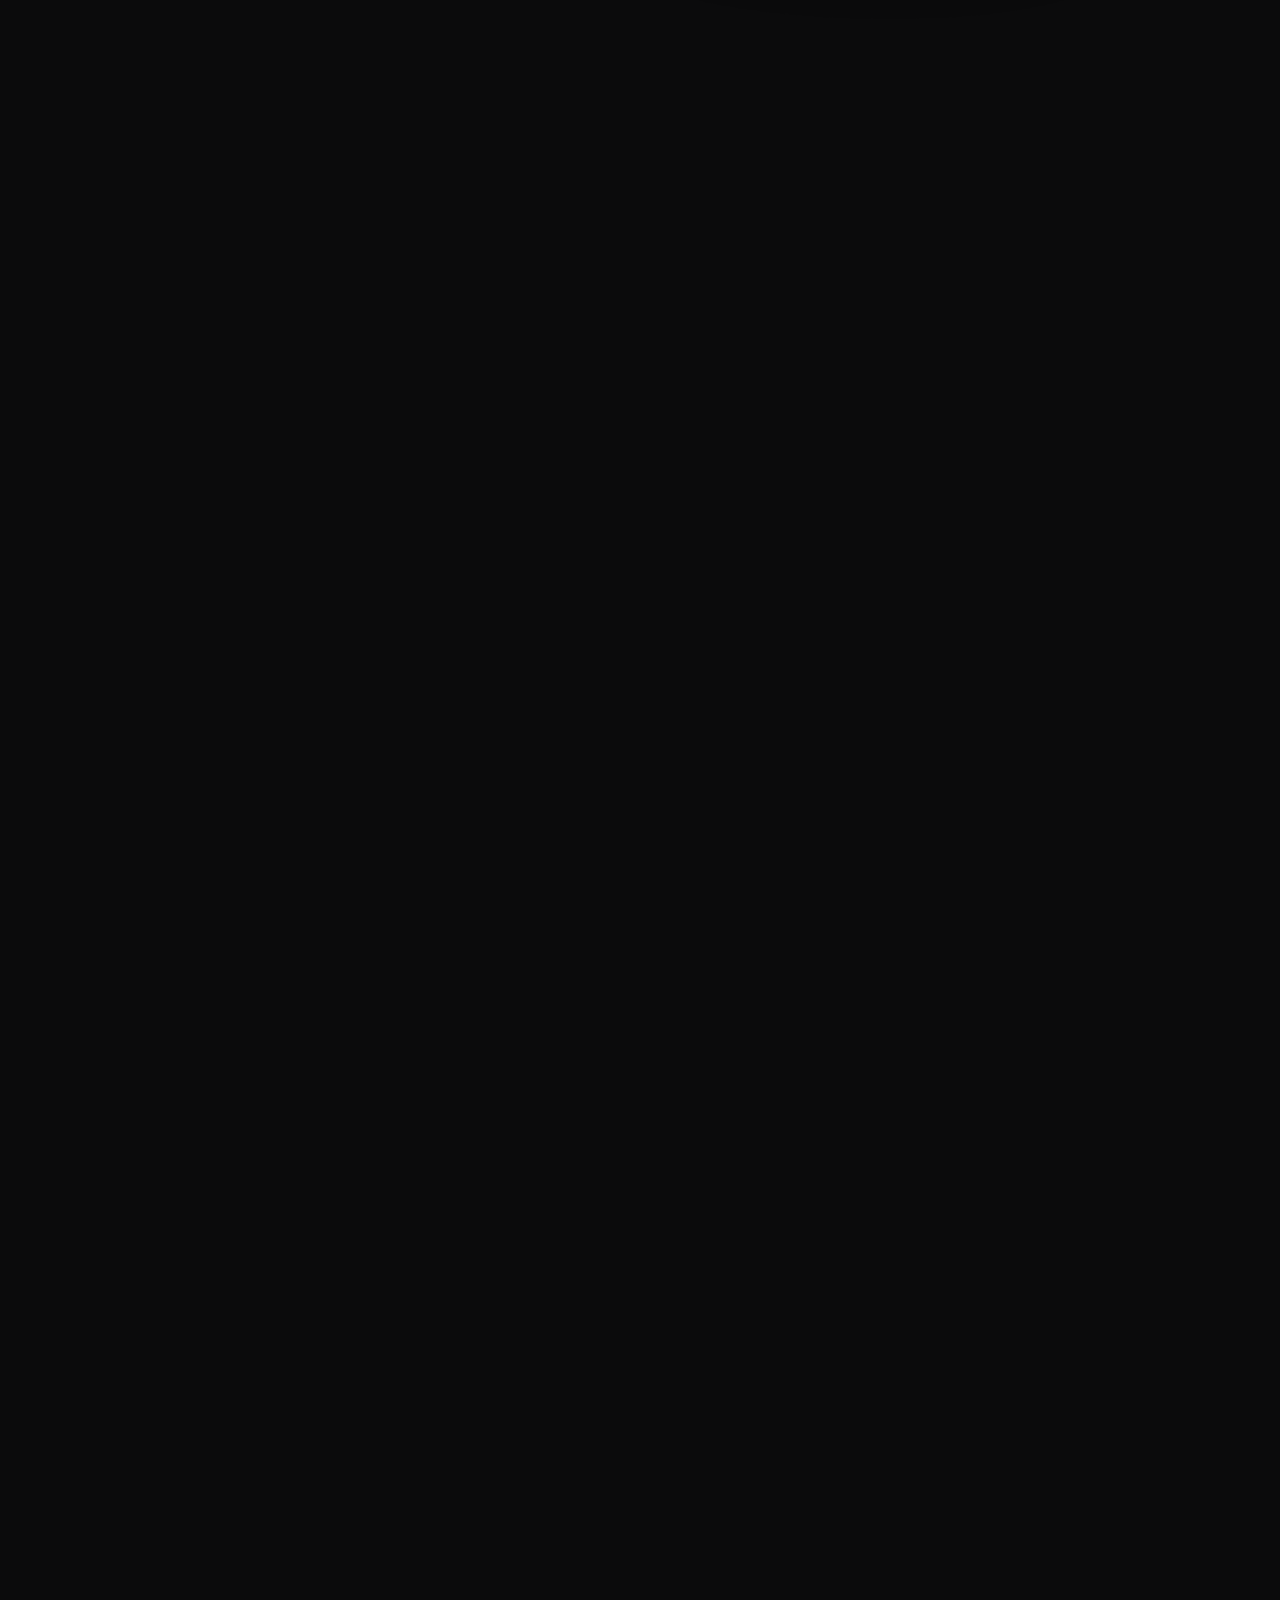
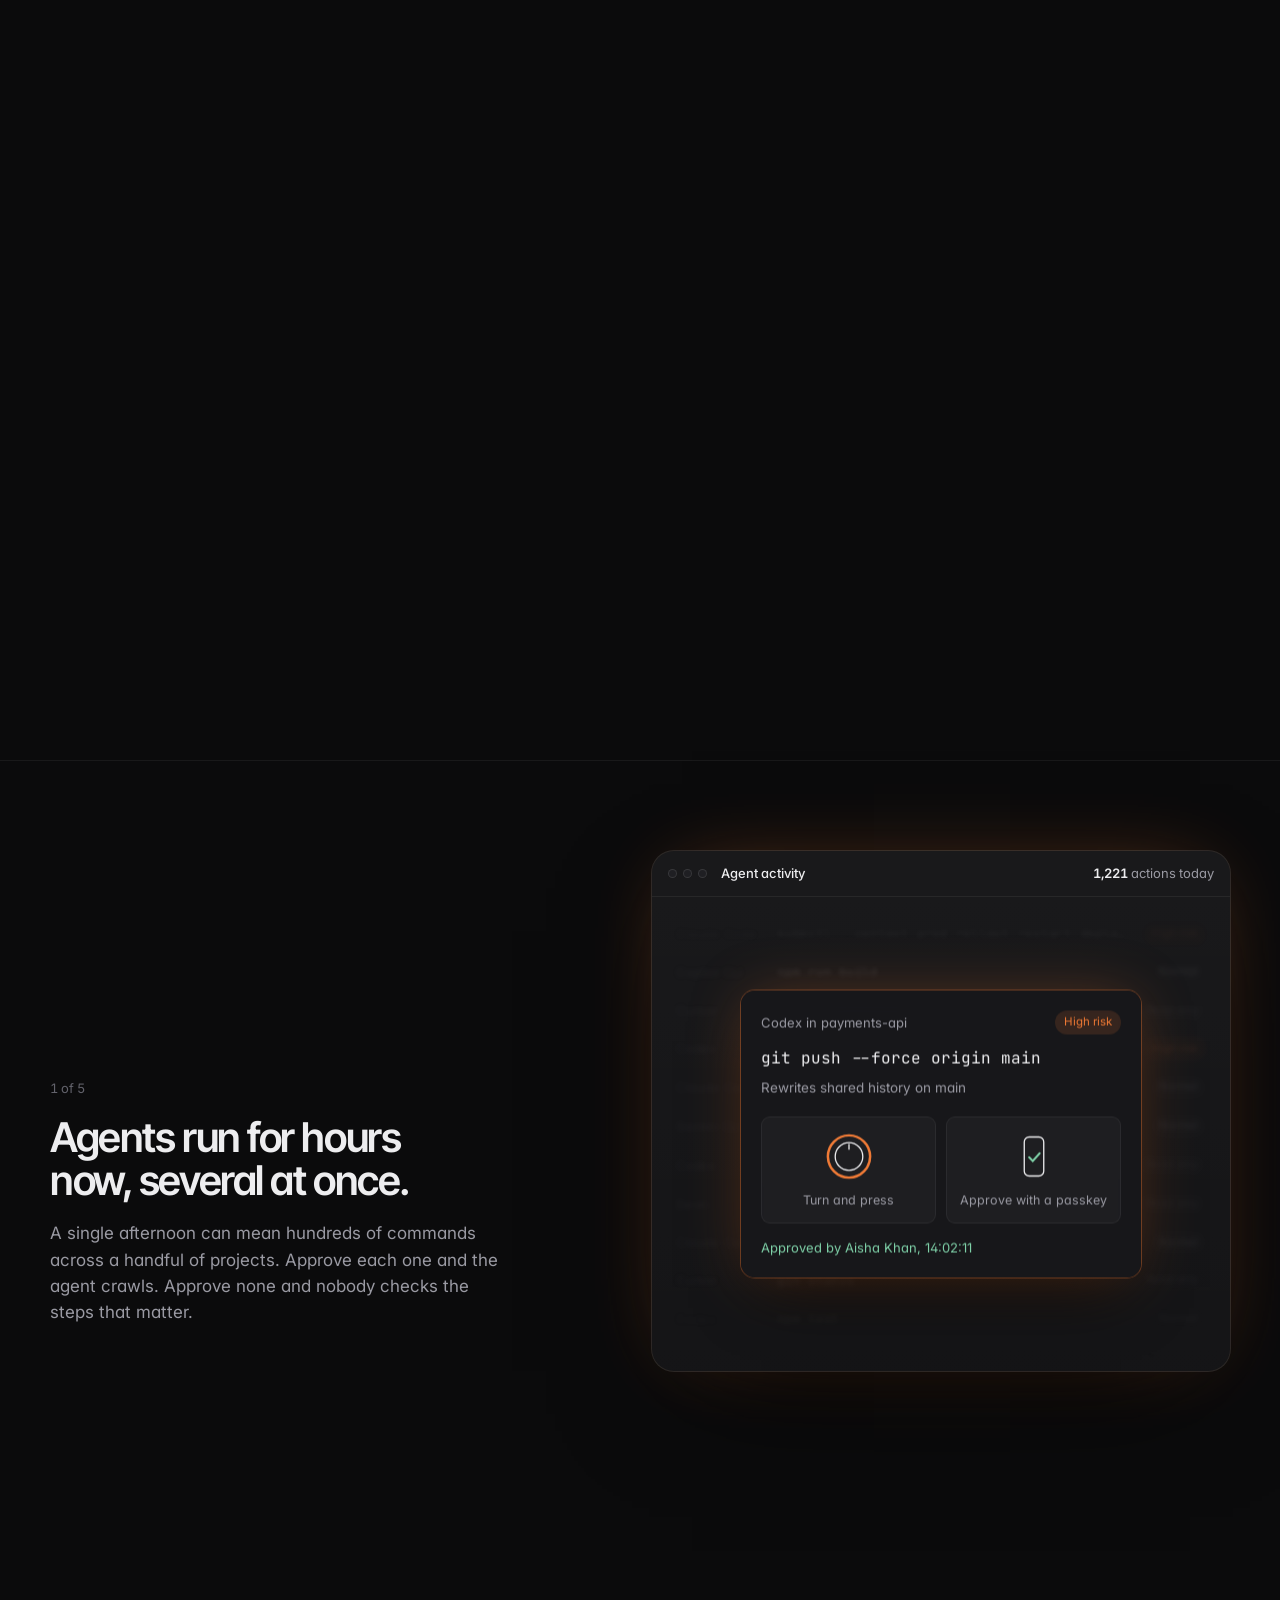
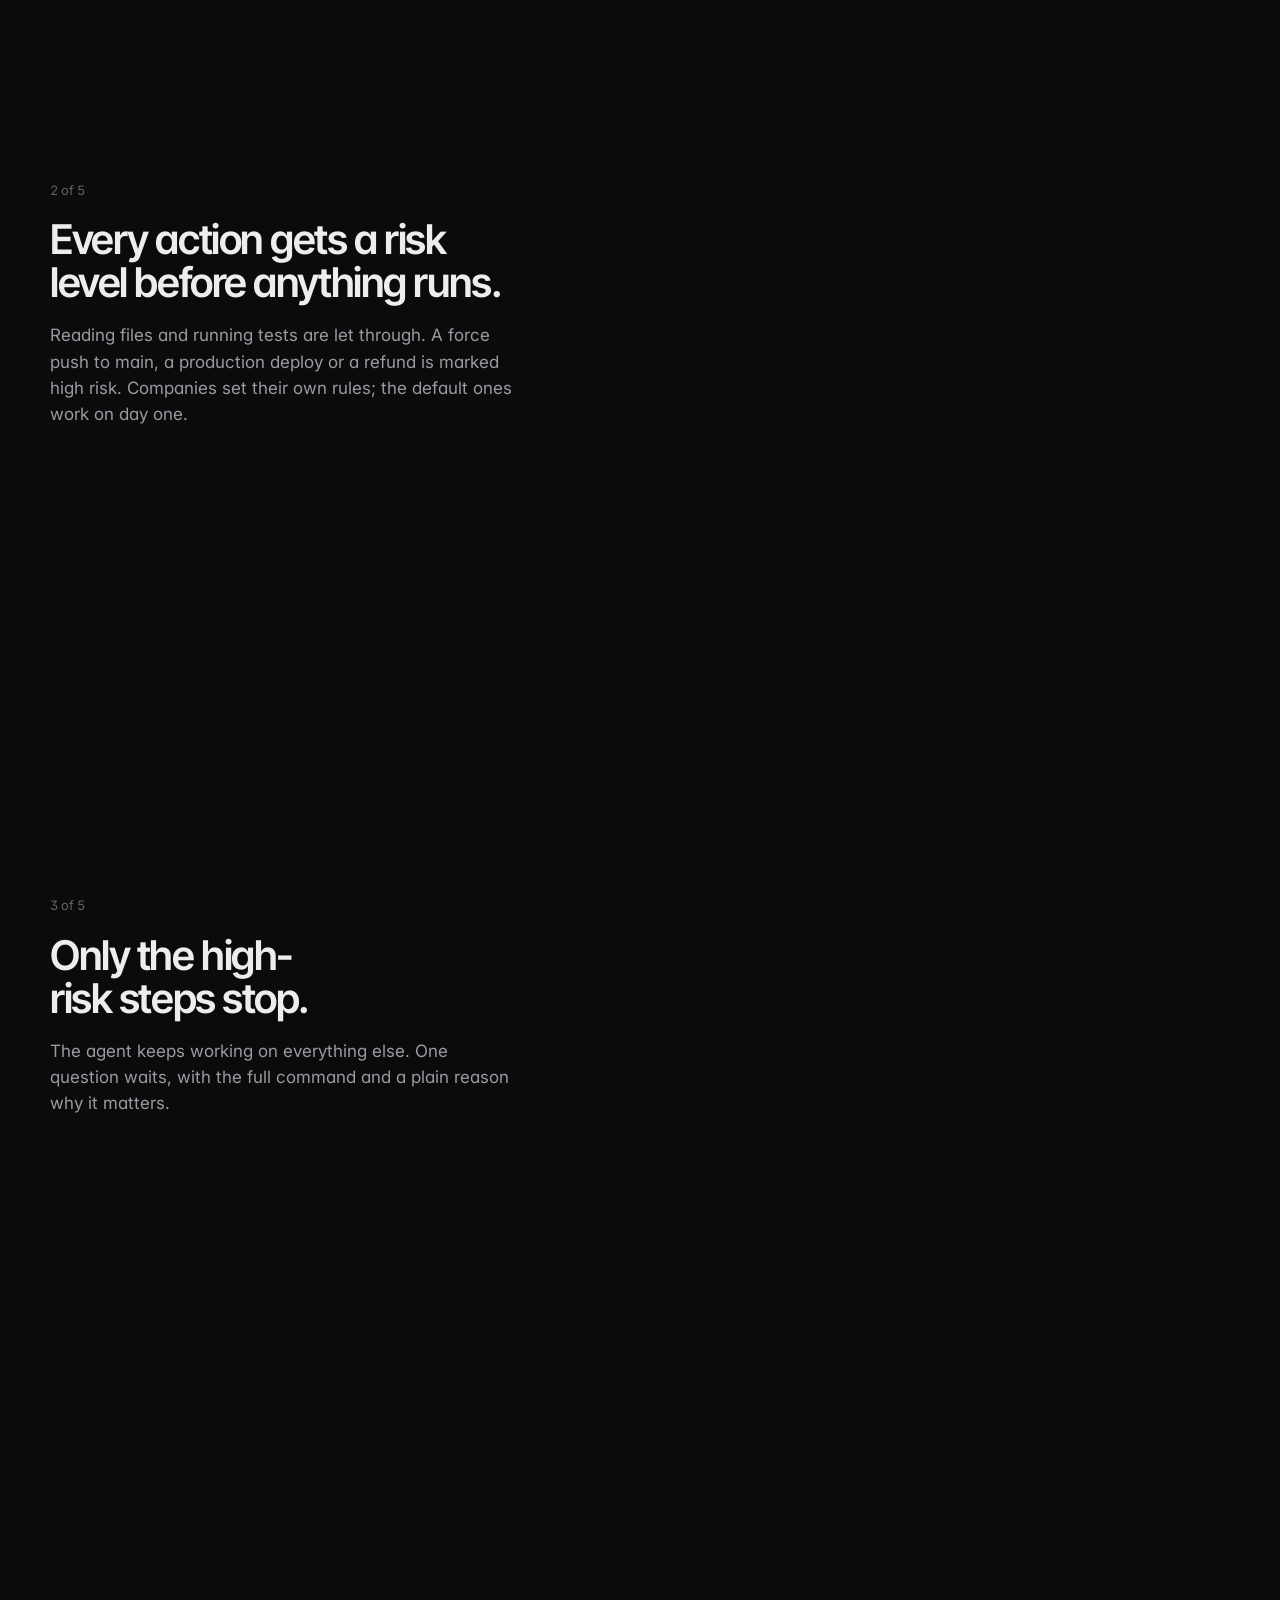
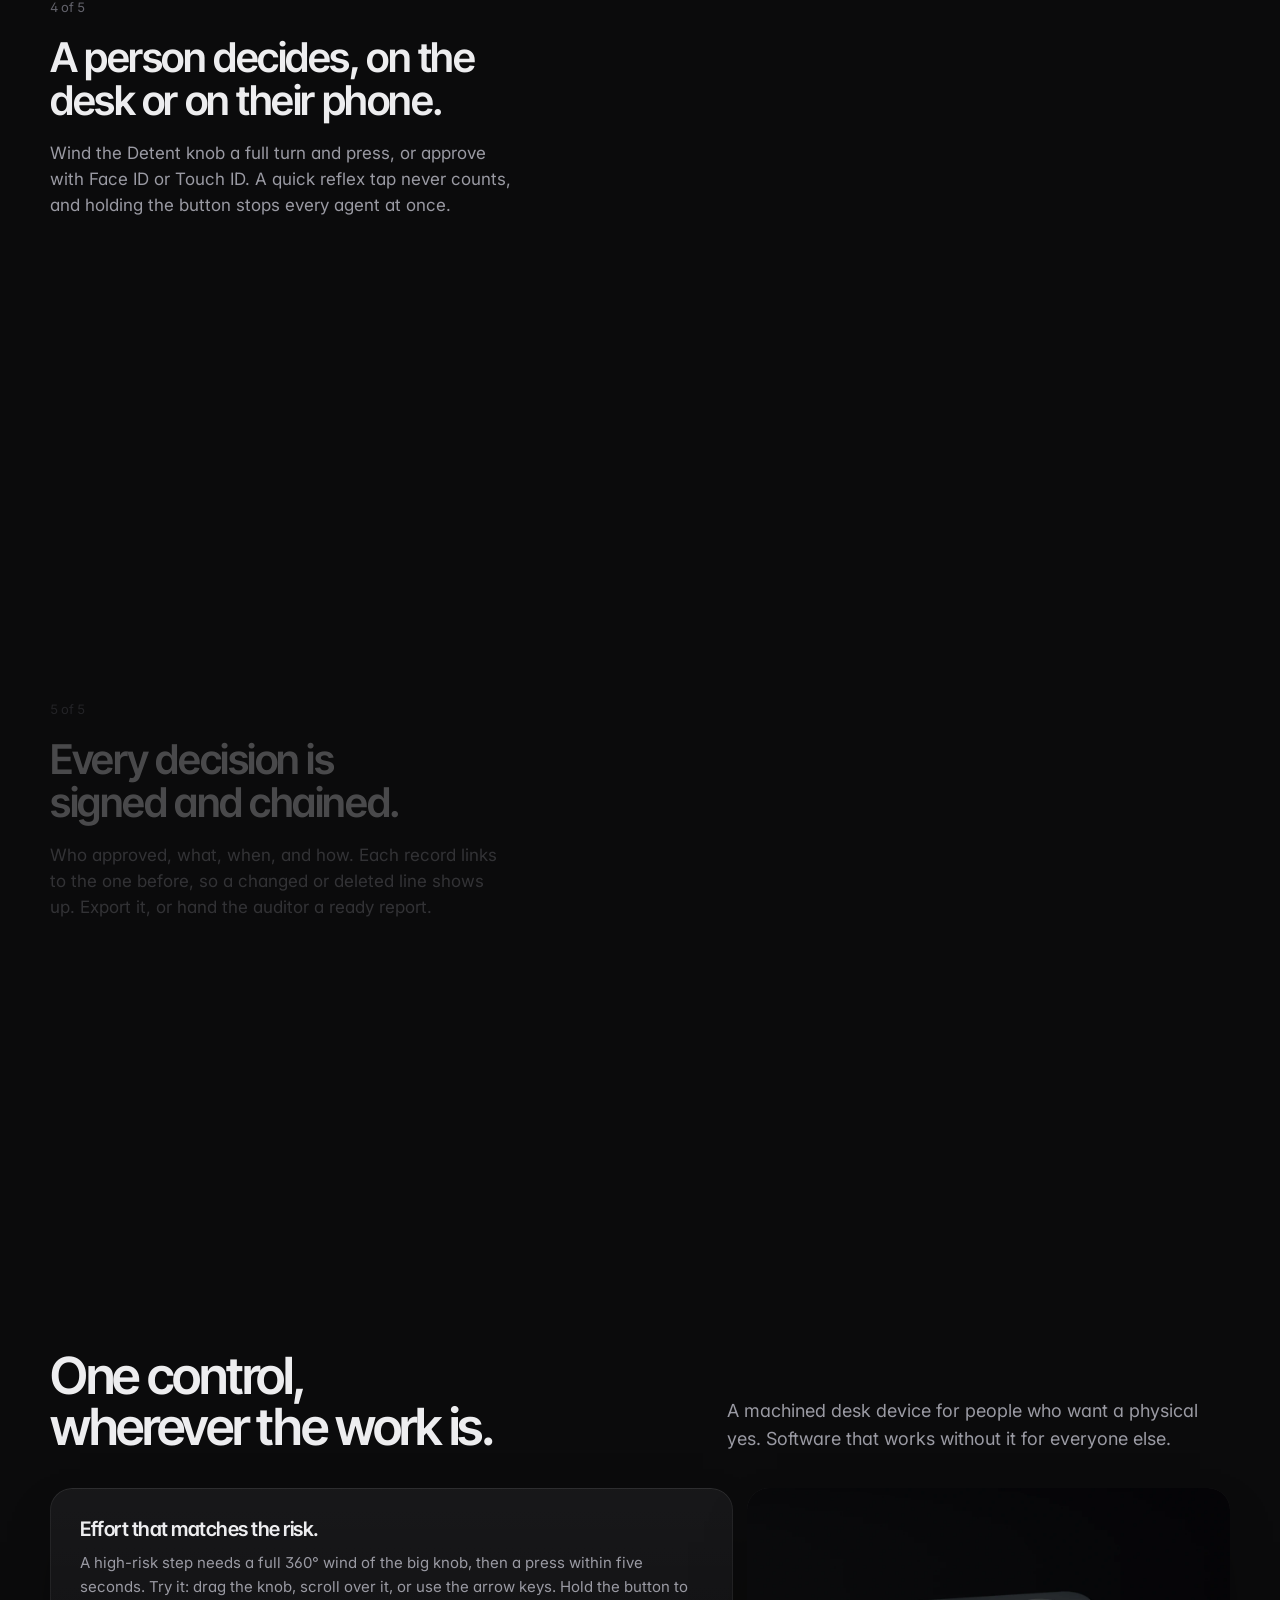
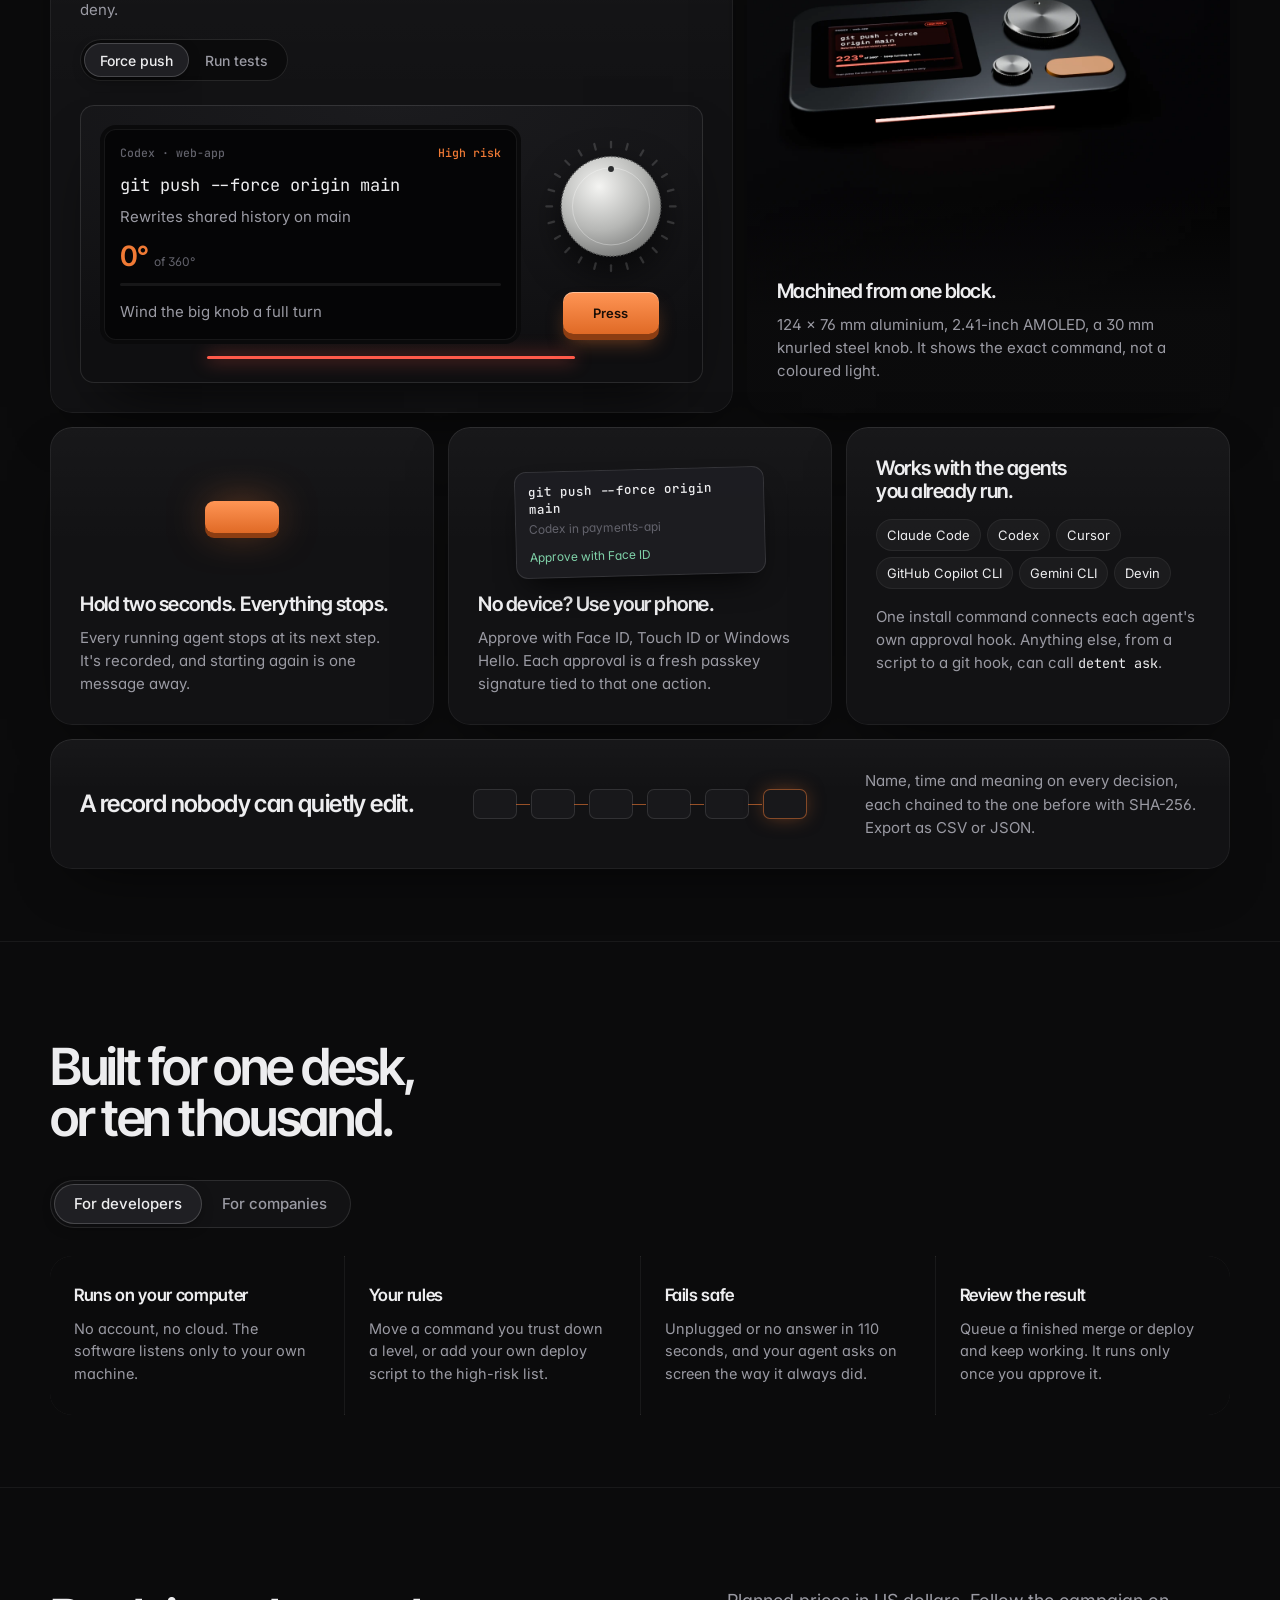
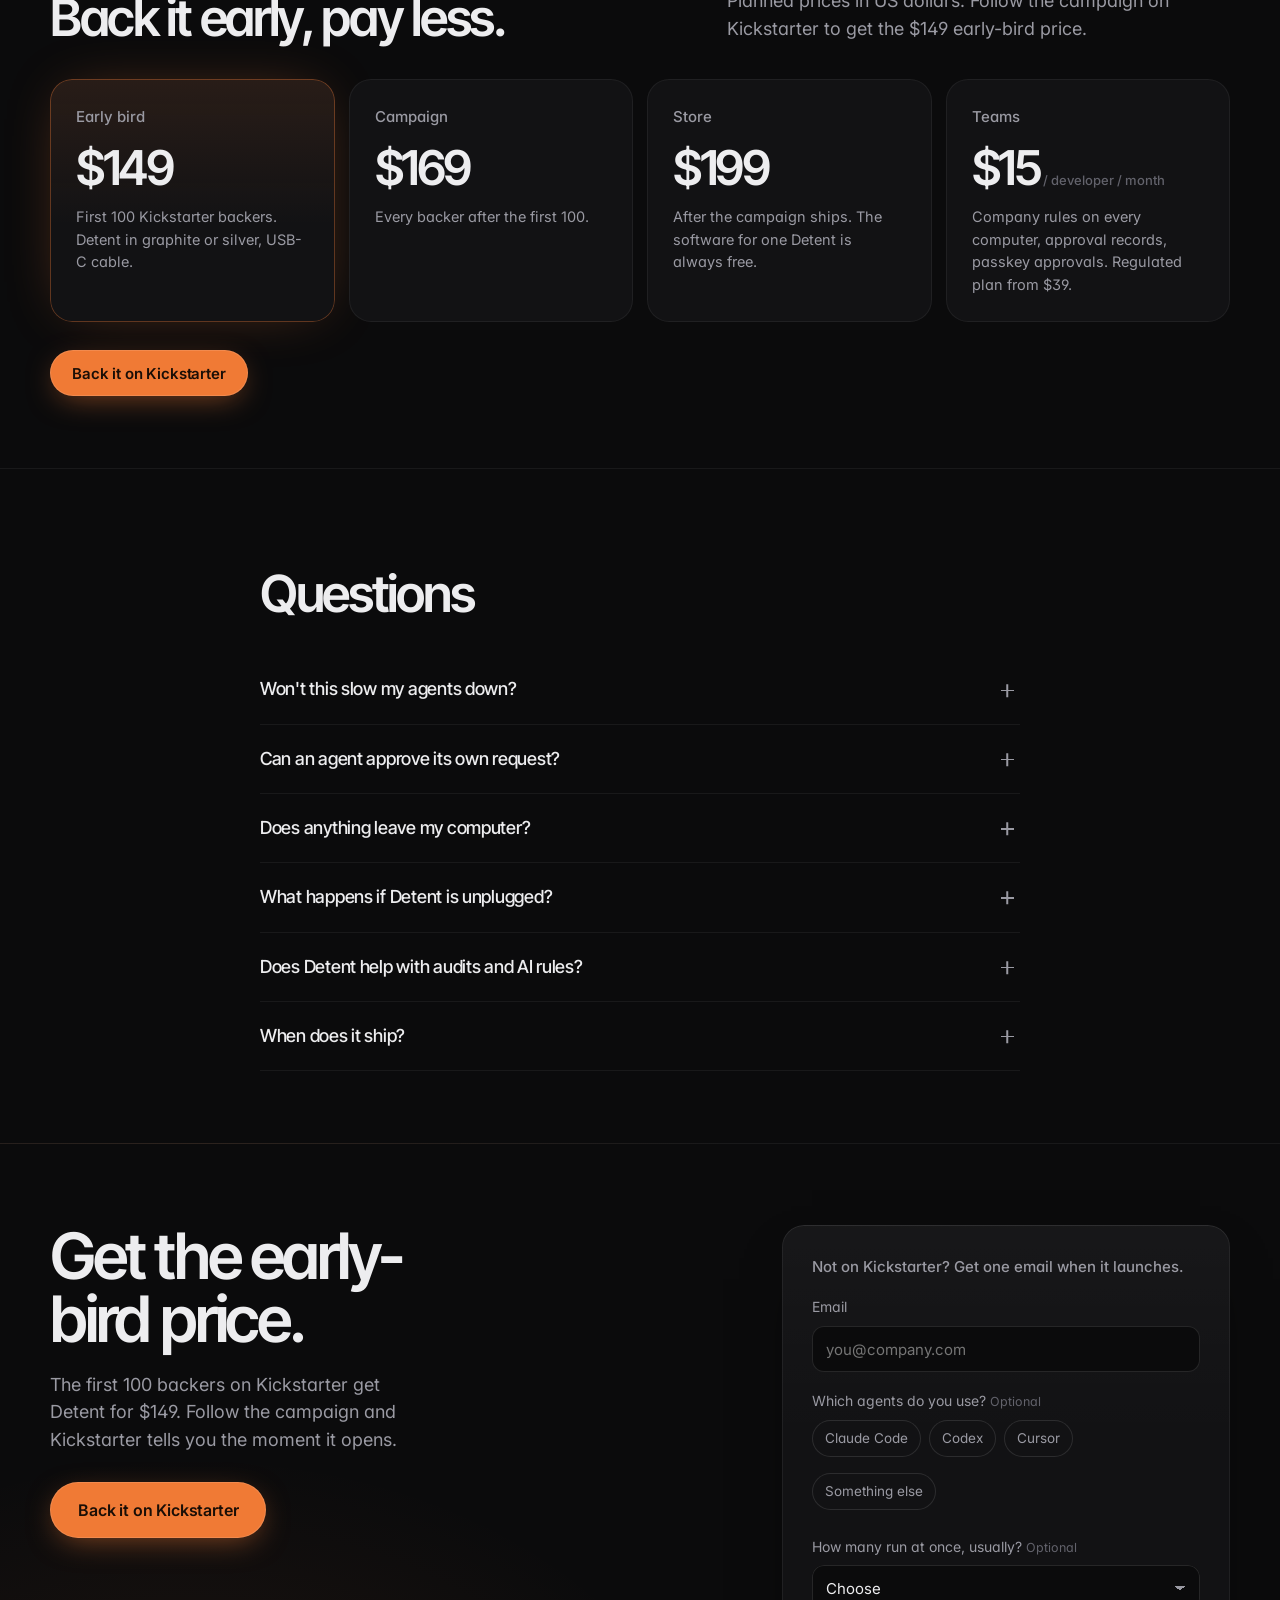
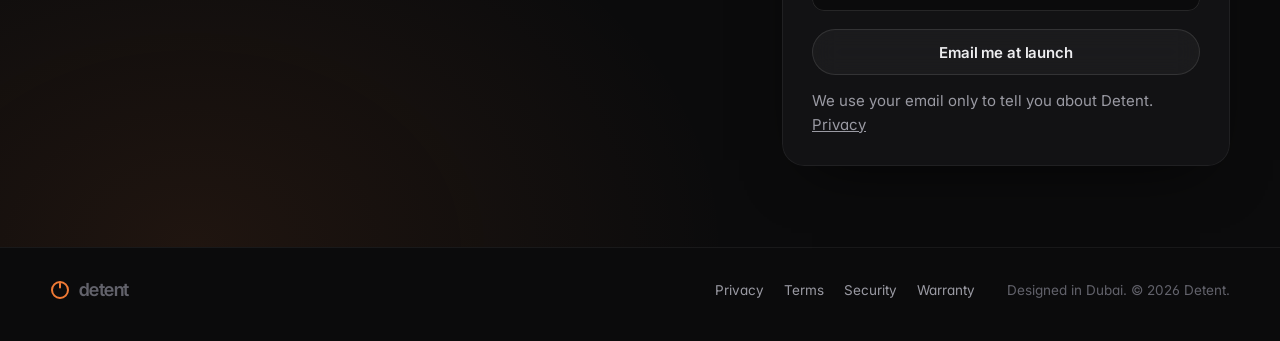
==== commit ee94ad3d: "Add scroll-locked knob section: page holds while scrolling winds the knob a full turn Co-Authored-By" ====
--- a/index.html
+++ b/index.html
@@ -65,6 +65,36 @@
   <div class="hero__legend" aria-hidden="true">
     <span><i class="dot dot--safe"></i>Safe, goes straight through</span>
     <span><i class="dot dot--red"></i>Risky, waits for a person</span>
+  </div>
+</section>
+
+<!-- ================================================================ scroll-locked knob -->
+<section class="lock" id="lock" aria-label="Scroll to wind the Detent knob">
+  <div class="lock__pin">
+    <div class="lock__copy">
+      <p class="lock__step" data-k="0"><span class="lock__n">A risky step arrives</span><b>The agent stops and waits.</b> Everything else keeps running.</p>
+      <p class="lock__step" data-k="1"><span class="lock__n">Keep scrolling</span><b>Wind the knob a full turn.</b> A high-risk step needs all 360 degrees.</p>
+      <p class="lock__step" data-k="2"><span class="lock__n">Then press</span><b>A reflex tap never counts.</b> The button only works once the turn is done.</p>
+      <p class="lock__step" data-k="3"><span class="lock__n">Allowed</span><b>Codex runs it, and it is recorded.</b> Who, what, when, and how.</p>
+      <div class="lock__bar" aria-hidden="true"><i id="lock-bar"></i></div>
+    </div>
+    <div class="lock__stage">
+      <div class="lock__dev" id="lock-dev">
+        <img src="img/top_high_risk.webp" width="1400" height="1010" alt="Detent seen from above: a screen showing git push --force origin main, a large knob, a small knob and an orange button.">
+        <div class="lock__scr" aria-live="polite">
+          <div class="lock__top"><span>CODEX · web-app</span><span class="lock__tier">HIGH RISK</span></div>
+          <div class="lock__cmd">git push --force<br>origin main</div>
+          <div class="lock__why">Rewrites shared history on main</div>
+          <div class="lock__deg"><span id="lock-deg">0</span>°<small>of 360°</small></div>
+          <div class="lock__meter"><i id="lock-meter"></i></div>
+          <div class="lock__hint" id="lock-hint">Wind the big knob a full turn</div>
+          <div class="lock__done" id="lock-done"><b>Allowed</b><span>Codex runs it.</span></div>
+        </div>
+        <svg class="lock__ring" viewBox="0 0 260 260" aria-hidden="true"><circle cx="130" cy="130" r="124" fill="none" stroke="rgba(255,255,255,.07)" stroke-width="5"/><circle id="lock-arc" cx="130" cy="130" r="124" fill="none" stroke="#FF5448" stroke-width="5" stroke-linecap="round" stroke-dasharray="779" stroke-dashoffset="779" transform="rotate(-90 130 130)"/></svg>
+        <div class="lock__knob" id="lock-knob" aria-hidden="true"></div>
+        <div class="lock__press" id="lock-press" aria-hidden="true"></div>
+      </div>
+    </div>
   </div>
 </section>
 
@@ -372,6 +402,7 @@
 
 <script src="js/v2.js"></script>
 <script src="js/wind.js"></script>
+<script src="js/lock.js"></script>
 <script src="js/waitlist.js"></script>
 </body>
 </html>
--- a/css/v2.css
+++ b/css/v2.css
@@ -429,3 +429,42 @@
   58%, 76% { opacity: .9; background: #7FD1A8; box-shadow: 0 0 18px 4px rgba(127,209,168,.6), 0 0 60px 10px rgba(127,209,168,.3); }
   86%, 100% { opacity: 0; background: #7FD1A8; }
 }
+
+/* ------------------------------------------------------------------ scroll-locked knob: the page holds while scrolling winds the knob */
+.lock { position: relative; height: 340vh; border-top: 1px solid var(--line); }
+.lock__pin { position: sticky; top: 0; height: 100vh; height: 100svh; display: grid; grid-template-columns: minmax(0, 1fr) minmax(0, 1.7fr); gap: clamp(24px, 4vw, 64px); align-items: center; width: min(1180px, 100% - 2 * var(--gutter)); margin-inline: auto; overflow: hidden; }
+.lock__copy { position: relative; min-height: 270px; }
+.lock__step { position: absolute; inset: 0 0 auto 0; font-size: 18px; color: var(--dim); max-width: 30ch; opacity: 0; transform: translateY(12px); transition: opacity .5s var(--ease), transform .5s var(--ease); }
+.lock__step.is-on { opacity: 1; transform: none; }
+.lock__step b { display: block; color: var(--text); font-family: var(--display, inherit); font-size: clamp(30px, 3.6vw, 48px); line-height: 1.02; letter-spacing: -.04em; font-weight: 600; margin: 10px 0 14px; }
+.lock__n { font-size: 13px; color: var(--faint); }
+.lock__bar { position: absolute; left: 0; top: 280px; width: 160px; height: 3px; border-radius: 3px; background: var(--line-2); overflow: hidden; }
+.lock__bar i { display: block; height: 100%; width: 0; background: var(--accent); }
+.lock__stage { position: relative; aspect-ratio: 1400 / 1010; width: 118%; margin-left: -9%; }
+.lock__dev { position: absolute; left: 0; top: 0; width: 1400px; height: 1010px; transform-origin: 0 0; }
+.lock__dev img { position: absolute; inset: 0; width: 1400px; height: 1010px; mix-blend-mode: lighten; }
+.lock__scr { position: absolute; left: 330px; top: 346px; width: 390px; height: 300px; border-radius: 8px; background: #070708; padding: 22px 24px; overflow: hidden; font-family: var(--body); }
+.lock__top { display: flex; justify-content: space-between; font: 500 15px var(--mono); color: #8c8c92; }
+.lock__tier { color: #FF5448; border: 1.5px solid #FF5448; border-radius: 99px; padding: 1px 9px; font-size: 13px; }
+.lock__cmd { margin-top: 14px; font: 500 27px/1.25 var(--mono); color: #f2f2f2; }
+.lock__why { margin-top: 8px; font-size: 15px; color: #ff8b80; }
+.lock__deg { margin-top: 10px; font-size: 46px; font-weight: 600; color: #FF5448; letter-spacing: -.03em; }
+.lock__deg small { font-size: 16px; color: #9a9aa0; font-weight: 400; margin-left: 6px; letter-spacing: 0; }
+.lock__meter { margin-top: 10px; height: 6px; border-radius: 9px; background: #222; overflow: hidden; }
+.lock__meter i { display: block; height: 100%; width: 0; background: #FF5448; }
+.lock__hint { position: absolute; left: 24px; bottom: 18px; font-size: 15px; color: #9a9aa0; }
+.lock__done { position: absolute; inset: 0; background: #06110b; display: flex; flex-direction: column; justify-content: center; padding: 0 28px; opacity: 0; transition: opacity .35s var(--ease); }
+.lock__done b { font-size: 40px; color: #7FD1A8; letter-spacing: -.02em; }
+.lock__done span { margin-top: 10px; font: 18px var(--mono); color: #9fd8bb; }
+.lock__knob { position: absolute; left: 862px; top: 316px; width: 228px; height: 228px; border-radius: 50%; background: url(../img/top_high_risk.webp) -862px -316px / 1400px 1010px; will-change: transform; }
+.lock__ring { position: absolute; left: 846px; top: 300px; width: 260px; height: 260px; }
+.lock__press { position: absolute; left: 940px; top: 618px; width: 200px; height: 100px; border-radius: 50px; background: rgba(0,0,0,.4); opacity: 0; transition: opacity .12s; }
+.lock.is-done .lock__ring circle:last-child { stroke: #7FD1A8; }
+@media (max-width: 860px) {
+  .lock__pin { grid-template-columns: 1fr; grid-template-rows: auto auto; align-content: center; gap: 28px; }
+  .lock__stage { order: -1; }
+  .lock__copy { min-height: 190px; }
+  .lock__bar { top: 196px; }
+  .lock__stage { width: 130%; margin-left: -15%; }
+}
+@media (prefers-reduced-motion: reduce) { .lock__step { transition: none; } }
